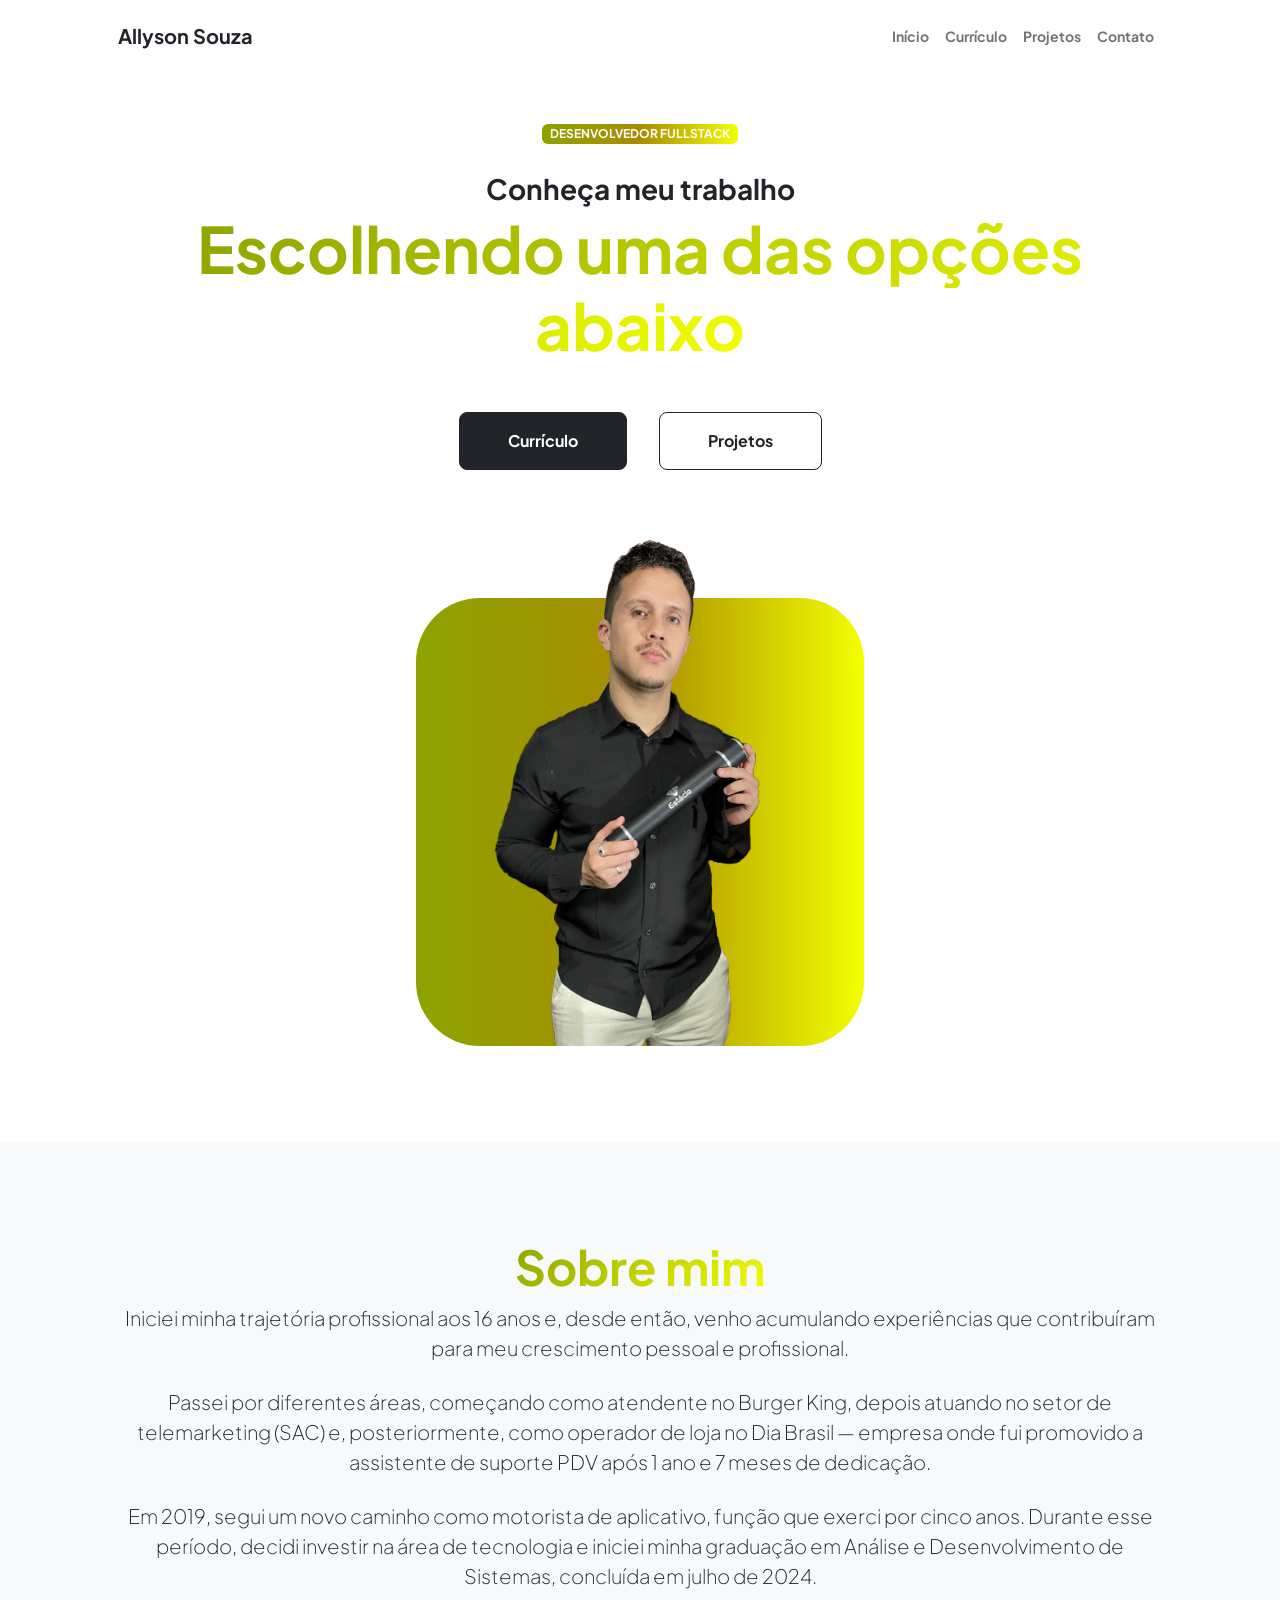
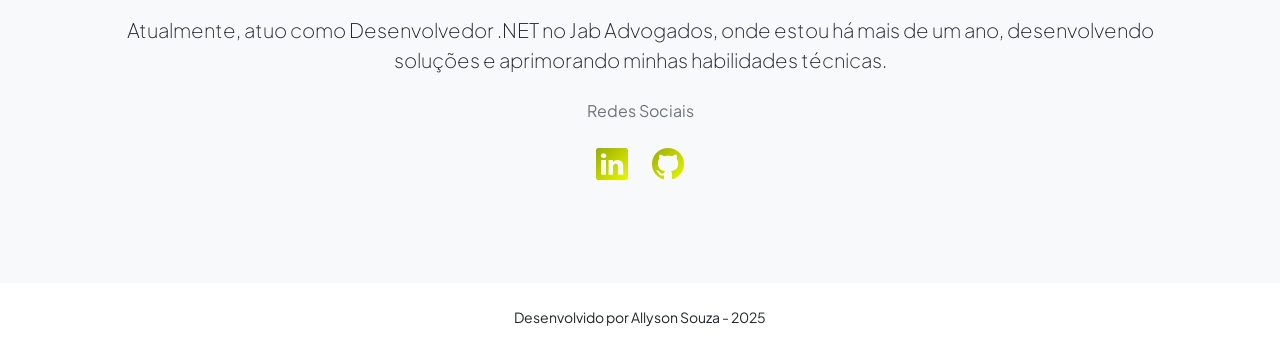
==== index.html @ 416e8ede "First commit" ====
<!DOCTYPE html>
<html lang="pt-br">
  <head>
    <meta charset="utf-8" />
    <meta
      name="viewport"
      content="width=device-width, initial-scale=1, shrink-to-fit=no"
    />
    <meta name="description" content="" />
    <meta name="author" content="" />
    <title>Allyson Souza - Desenvolvedor Fullstack</title>
    <!-- Favicon-->
    <link rel="icon" type="image/x-icon" href="assets/favicon.ico" />
    <!-- Custom Google font-->
    <link rel="preconnect" href="https://fonts.googleapis.com" />
    <link rel="preconnect" href="https://fonts.gstatic.com" crossorigin />
    <link
      href="https://fonts.googleapis.com/css2?family=Plus+Jakarta+Sans:wght@100;200;300;400;500;600;700;800;900&amp;display=swap"
      rel="stylesheet"
    />
    <!-- Bootstrap icons-->
    <link
      href="https://cdn.jsdelivr.net/npm/bootstrap-icons@1.8.1/font/bootstrap-icons.css"
      rel="stylesheet"
    />
    <!-- Core theme CSS (includes Bootstrap)-->
    <link href="css/styles.css" rel="stylesheet" />
  </head>
  <body class="d-flex flex-column h-100">
    <main class="flex-shrink-0">
      <!-- Navigation-->
      <nav class="navbar navbar-expand-lg navbar-light bg-white py-3">
        <div class="container px-5">
          <a class="navbar-brand" href="index.html"
            ><span class="fw-bolder text-dark">Allyson Souza</span></a
          >
          <button
            class="navbar-toggler"
            type="button"
            data-bs-toggle="collapse"
            data-bs-target="#navbarSupportedContent"
            aria-controls="navbarSupportedContent"
            aria-expanded="false"
            aria-label="Toggle navigation"
          >
            <span class="navbar-toggler-icon"></span>
          </button>
          <div class="collapse navbar-collapse" id="navbarSupportedContent">
            <ul class="navbar-nav ms-auto mb-2 mb-lg-0 small fw-bolder">
              <li class="nav-item">
                <a class="nav-link" href="index.html">Início</a>
              </li>
              <li class="nav-item">
                <a class="nav-link" href="resume.html">Currículo</a>
              </li>
              <li class="nav-item">
                <a class="nav-link" href="projects.html">Projetos</a>
              </li>
              <li class="nav-item">
                <a class="nav-link" href="contact.html">Contato</a>
              </li>
            </ul>
          </div>
        </div>
      </nav>
      <!-- Header-->
      <header class="py-5">
        <div class="container px-5 pb-5">
          <div class="row gx-5 align-items-center">
            <div class="col-xxl-5">
              <!-- Header text content-->
              <div class="text-center text-xxl-start">
                <div
                  class="badge bg-gradient-primary-to-secondary text-white mb-4"
                >
                  <div class="text-uppercase">Desenvolvedor Fullstack</div>
                </div>
                <div class="fs-3 fw-bold text-dark">Conheça meu trabalho</div>
                <h1 class="display-3 fw-bolder mb-5">
                  <span class="text-gradient d-inline"
                    >Escolhendo uma das opções abaixo</span
                  >
                </h1>
                <div
                  class="d-grid gap-3 d-sm-flex justify-content-sm-center justify-content-xxl-start mb-3"
                >
                  <a
                    class="btn btn-dark btn-lg px-5 py-3 me-sm-3 fs-6 fw-bolder"
                    href="resume.html"
                    >Currículo</a
                  >
                  <a
                    class="btn btn-outline-dark btn-lg px-5 py-3 fs-6 fw-bolder"
                    href="projects.html"
                    >Projetos</a
                  >
                </div>
              </div>
            </div>
            <div class="col-xxl-7">
              <!-- Header profile picture-->
              <div class="d-flex justify-content-center mt-5 mt-xxl-0">
                <div class="profile bg-gradient-primary-to-secondary">
                  <!-- TIP: For best results, use a photo with a transparent background like the demo example below-->
                  <!-- Watch a tutorial on how to do this on YouTube (link)-->
                  <img
                    class="profile-img"
                    src="assets/allyson-index.png"
                    alt="..."
                  />
                </div>
              </div>
            </div>
          </div>
        </div>
      </header>
      <!-- About Section-->
      <section class="bg-light py-5">
        <div class="container px-5">
          <div class="row gx-5 justify-content-center">
            <div class="col-xxl-8">
              <div class="text-center my-5">
                <h2 class="display-5 fw-bolder">
                  <span class="text-gradient d-inline">Sobre mim</span>
                </h2>
                <p class="lead fw-light mb-4">
                  Iniciei minha trajetória profissional aos 16 anos e, desde
                  então, venho acumulando experiências que contribuíram para meu
                  crescimento pessoal e profissional.
                </p>

                <p class="lead fw-light mb-4">
                  Passei por diferentes áreas, começando como atendente no
                  Burger King, depois atuando no setor de telemarketing (SAC) e,
                  posteriormente, como operador de loja no Dia Brasil — empresa
                  onde fui promovido a assistente de suporte PDV após 1 ano e 7
                  meses de dedicação.
                </p>

                <p class="lead fw-light mb-4">
                  Em 2019, segui um novo caminho como motorista de aplicativo,
                  função que exerci por cinco anos. Durante esse período, decidi
                  investir na área de tecnologia e iniciei minha graduação em
                  Análise e Desenvolvimento de Sistemas, concluída em julho de
                  2024.
                </p>

                <p class="lead fw-light mb-4">
                  Atualmente, atuo como Desenvolvedor .NET no Jab Advogados,
                  onde estou há mais de um ano, desenvolvendo soluções e
                  aprimorando minhas habilidades técnicas.
                </p>

                <p class="text-muted">Redes Sociais</p>
                <div class="d-flex justify-content-center fs-2 gap-4">
                  <a class="text-gradient" href="#!"
                    ><i class="bi bi-linkedin"></i
                  ></a>
                  <a class="text-gradient" href="#!"
                    ><i class="bi bi-github"></i
                  ></a>
                </div>
              </div>
            </div>
          </div>
        </div>
      </section>
    </main>
    <!-- Footer-->
    <footer class="bg-white py-4 mt-auto">
      <div class="container px-5">
        <div
          class="row align-items-center justify-content-center flex-column flex-sm-row"
        >
          <div class="col-auto">
            <div class="small m-0">Desenvolvido por Allyson Souza - 2025</div>
          </div>
        </div>
      </div>
    </footer>
    <!-- Bootstrap core JS-->
    <script src="https://cdn.jsdelivr.net/npm/bootstrap@5.2.3/dist/js/bootstrap.bundle.min.js"></script>
    <!-- Core theme JS-->
    <script src="js/scripts.js"></script>
  </body>
</html>
---- css/styles.css ----
@charset "UTF-8";

:root {
  --bs-blue: #1e30f3;
  --bs-indigo: #6610f2;
  --bs-purple: #6f42c1;
  --bs-pink: #e21e80;
  --bs-red: #dc3545;
  --bs-orange: #fd7e14;
  --bs-yellow: #ffc107;
  --bs-green: #198754;
  --bs-teal: #20c997;
  --bs-cyan: #0dcaf0;
  --bs-black: #000;
  --bs-white: #fff;
  --bs-gray: #6c757d;
  --bs-gray-dark: #343a40;
  --bs-gray-100: #f8f9fa;
  --bs-gray-200: #e9ecef;
  --bs-gray-300: #dee2e6;
  --bs-gray-400: #ced4da;
  --bs-gray-500: #adb5bd;
  --bs-gray-600: #6c757d;
  --bs-gray-700: #495057;
  --bs-gray-800: #343a40;
  --bs-gray-900: #212529;
  --bs-primary: #1e30f3;
  --bs-secondary: #e21e80;
  --bs-success: #198754;
  --bs-info: #0dcaf0;
  --bs-warning: #ffc107;
  --bs-danger: #dc3545;
  --bs-light: #f8f9fa;
  --bs-dark: #212529;
  --bs-primary-rgb: 30, 48, 243;
  --bs-secondary-rgb: 226, 30, 128;
  --bs-success-rgb: 25, 135, 84;
  --bs-info-rgb: 13, 202, 240;
  --bs-warning-rgb: 255, 193, 7;
  --bs-danger-rgb: 220, 53, 69;
  --bs-light-rgb: 248, 249, 250;
  --bs-dark-rgb: 33, 37, 41;
  --bs-white-rgb: 255, 255, 255;
  --bs-black-rgb: 0, 0, 0;
  --bs-body-color-rgb: 33, 37, 41;
  --bs-body-bg-rgb: 255, 255, 255;
  --bs-font-sans-serif: "Plus Jakarta Sans";
  --bs-font-monospace: SFMono-Regular, Menlo, Monaco, Consolas, "Liberation Mono", "Courier New", monospace;
  --bs-gradient: linear-gradient(180deg, rgba(255, 255, 255, 0.15), rgba(255, 255, 255, 0));
  --bs-body-font-family: var(--bs-font-sans-serif);
  --bs-body-font-size: 1rem;
  --bs-body-font-weight: 400;
  --bs-body-line-height: 1.5;
  --bs-body-color: #212529;
  --bs-body-bg: #fff;
  --bs-border-width: 1px;
  --bs-border-style: solid;
  --bs-border-color: #dee2e6;
  --bs-border-color-translucent: rgba(0, 0, 0, 0.175);
  --bs-border-radius: 0.375rem;
  --bs-border-radius-sm: 0.25rem;
  --bs-border-radius-lg: 0.5rem;
  --bs-border-radius-xl: 1rem;
  --bs-border-radius-2xl: 2rem;
  --bs-border-radius-pill: 50rem;
  --bs-link-color: #1e30f3;
  --bs-link-hover-color: #1826c2;
  --bs-code-color: #e21e80;
  --bs-highlight-bg: #fff3cd;
}

*,
*::before,
*::after {
  box-sizing: border-box;
}

@media (prefers-reduced-motion: no-preference) {
  :root {
    scroll-behavior: smooth;
  }
}

body {
  margin: 0;
  font-family: var(--bs-body-font-family);
  font-size: var(--bs-body-font-size);
  font-weight: var(--bs-body-font-weight);
  line-height: var(--bs-body-line-height);
  color: var(--bs-body-color);
  text-align: var(--bs-body-text-align);
  background-color: var(--bs-body-bg);
  -webkit-text-size-adjust: 100%;
  -webkit-tap-highlight-color: rgba(0, 0, 0, 0);
}

hr {
  margin: 1rem 0;
  color: inherit;
  border: 0;
  border-top: 1px solid;
  opacity: 0.25;
}

h6, .h6, h5, .h5, h4, .h4, h3, .h3, h2, .h2, h1, .h1 {
  margin-top: 0;
  margin-bottom: 0.5rem;
  font-weight: 500;
  line-height: 1.2;
}

h1, .h1 {
  font-size: calc(1.375rem + 1.5vw);
}
@media (min-width: 1200px) {
  h1, .h1 {
    font-size: 2.5rem;
  }
}

h2, .h2 {
  font-size: calc(1.325rem + 0.9vw);
}
@media (min-width: 1200px) {
  h2, .h2 {
    font-size: 2rem;
  }
}

h3, .h3 {
  font-size: calc(1.3rem + 0.6vw);
}
@media (min-width: 1200px) {
  h3, .h3 {
    font-size: 1.75rem;
  }
}

h4, .h4 {
  font-size: calc(1.275rem + 0.3vw);
}
@media (min-width: 1200px) {
  h4, .h4 {
    font-size: 1.5rem;
  }
}

h5, .h5 {
  font-size: 1.25rem;
}

h6, .h6 {
  font-size: 1rem;
}

p {
  margin-top: 0;
  margin-bottom: 1rem;
}

abbr[title] {
  -webkit-text-decoration: underline dotted;
          text-decoration: underline dotted;
  cursor: help;
  -webkit-text-decoration-skip-ink: none;
          text-decoration-skip-ink: none;
}

address {
  margin-bottom: 1rem;
  font-style: normal;
  line-height: inherit;
}

ol,
ul {
  padding-left: 2rem;
}

ol,
ul,
dl {
  margin-top: 0;
  margin-bottom: 1rem;
}

ol ol,
ul ul,
ol ul,
ul ol {
  margin-bottom: 0;
}

dt {
  font-weight: 700;
}

dd {
  margin-bottom: 0.5rem;
  margin-left: 0;
}

blockquote {
  margin: 0 0 1rem;
}

b,
strong {
  font-weight: bolder;
}

small, .small {
  font-size: 0.875em;
}

mark, .mark {
  padding: 0.1875em;
  background-color: var(--bs-highlight-bg);
}

sub,
sup {
  position: relative;
  font-size: 0.75em;
  line-height: 0;
  vertical-align: baseline;
}

sub {
  bottom: -0.25em;
}

sup {
  top: -0.5em;
}

a {
  color: var(--bs-link-color);
  text-decoration: underline;
}
a:hover {
  color: var(--bs-link-hover-color);
}

a:not([href]):not([class]), a:not([href]):not([class]):hover {
  color: inherit;
  text-decoration: none;
}

pre,
code,
kbd,
samp {
  font-family: var(--bs-font-monospace);
  font-size: 1em;
}

pre {
  display: block;
  margin-top: 0;
  margin-bottom: 1rem;
  overflow: auto;
  font-size: 0.875em;
}
pre code {
  font-size: inherit;
  color: inherit;
  word-break: normal;
}

code {
  font-size: 0.875em;
  color: var(--bs-code-color);
  word-wrap: break-word;
}
a > code {
  color: inherit;
}

kbd {
  padding: 0.1875rem 0.375rem;
  font-size: 0.875em;
  color: var(--bs-body-bg);
  background-color: var(--bs-body-color);
  border-radius: 0.25rem;
}
kbd kbd {
  padding: 0;
  font-size: 1em;
}

figure {
  margin: 0 0 1rem;
}

img,
svg {
  vertical-align: middle;
}

table {
  caption-side: bottom;
  border-collapse: collapse;
}

caption {
  padding-top: 0.5rem;
  padding-bottom: 0.5rem;
  color: #6c757d;
  text-align: left;
}

th {
  text-align: inherit;
  text-align: -webkit-match-parent;
}

thead,
tbody,
tfoot,
tr,
td,
th {
  border-color: inherit;
  border-style: solid;
  border-width: 0;
}

label {
  display: inline-block;
}

button {
  border-radius: 0;
}

button:focus:not(:focus-visible) {
  outline: 0;
}

input,
button,
select,
optgroup,
textarea {
  margin: 0;
  font-family: inherit;
  font-size: inherit;
  line-height: inherit;
}

button,
select {
  text-transform: none;
}

[role=button] {
  cursor: pointer;
}

select {
  word-wrap: normal;
}
select:disabled {
  opacity: 1;
}

[list]:not([type=date]):not([type=datetime-local]):not([type=month]):not([type=week]):not([type=time])::-webkit-calendar-picker-indicator {
  display: none !important;
}

button,
[type=button],
[type=reset],
[type=submit] {
  -webkit-appearance: button;
}
button:not(:disabled),
[type=button]:not(:disabled),
[type=reset]:not(:disabled),
[type=submit]:not(:disabled) {
  cursor: pointer;
}

::-moz-focus-inner {
  padding: 0;
  border-style: none;
}

textarea {
  resize: vertical;
}

fieldset {
  min-width: 0;
  padding: 0;
  margin: 0;
  border: 0;
}

legend {
  float: left;
  width: 100%;
  padding: 0;
  margin-bottom: 0.5rem;
  font-size: calc(1.275rem + 0.3vw);
  line-height: inherit;
}
@media (min-width: 1200px) {
  legend {
    font-size: 1.5rem;
  }
}
legend + * {
  clear: left;
}

::-webkit-datetime-edit-fields-wrapper,
::-webkit-datetime-edit-text,
::-webkit-datetime-edit-minute,
::-webkit-datetime-edit-hour-field,
::-webkit-datetime-edit-day-field,
::-webkit-datetime-edit-month-field,
::-webkit-datetime-edit-year-field {
  padding: 0;
}

::-webkit-inner-spin-button {
  height: auto;
}

[type=search] {
  outline-offset: -2px;
  -webkit-appearance: textfield;
}

/* rtl:raw:
[type="tel"],
[type="url"],
[type="email"],
[type="number"] {
  direction: ltr;
}
*/
::-webkit-search-decoration {
  -webkit-appearance: none;
}

::-webkit-color-swatch-wrapper {
  padding: 0;
}

::file-selector-button {
  font: inherit;
  -webkit-appearance: button;
}

output {
  display: inline-block;
}

iframe {
  border: 0;
}

summary {
  display: list-item;
  cursor: pointer;
}

progress {
  vertical-align: baseline;
}

[hidden] {
  display: none !important;
}

.lead {
  font-size: 1.25rem;
  font-weight: 300;
}

.display-1 {
  font-size: calc(1.625rem + 4.5vw);
  font-weight: 300;
  line-height: 1.2;
}
@media (min-width: 1200px) {
  .display-1 {
    font-size: 5rem;
  }
}

.display-2 {
  font-size: calc(1.575rem + 3.9vw);
  font-weight: 300;
  line-height: 1.2;
}
@media (min-width: 1200px) {
  .display-2 {
    font-size: 4.5rem;
  }
}

.display-3 {
  font-size: calc(1.525rem + 3.3vw);
  font-weight: 300;
  line-height: 1.2;
}
@media (min-width: 1200px) {
  .display-3 {
    font-size: 4rem;
  }
}

.display-4 {
  font-size: calc(1.475rem + 2.7vw);
  font-weight: 300;
  line-height: 1.2;
}
@media (min-width: 1200px) {
  .display-4 {
    font-size: 3.5rem;
  }
}

.display-5 {
  font-size: calc(1.425rem + 2.1vw);
  font-weight: 300;
  line-height: 1.2;
}
@media (min-width: 1200px) {
  .display-5 {
    font-size: 3rem;
  }
}

.display-6 {
  font-size: calc(1.375rem + 1.5vw);
  font-weight: 300;
  line-height: 1.2;
}
@media (min-width: 1200px) {
  .display-6 {
    font-size: 2.5rem;
  }
}

.list-unstyled {
  padding-left: 0;
  list-style: none;
}

.list-inline {
  padding-left: 0;
  list-style: none;
}

.list-inline-item {
  display: inline-block;
}
.list-inline-item:not(:last-child) {
  margin-right: 0.5rem;
}

.initialism {
  font-size: 0.875em;
  text-transform: uppercase;
}

.blockquote {
  margin-bottom: 1rem;
  font-size: 1.25rem;
}
.blockquote > :last-child {
  margin-bottom: 0;
}

.blockquote-footer {
  margin-top: -1rem;
  margin-bottom: 1rem;
  font-size: 0.875em;
  color: #6c757d;
}
.blockquote-footer::before {
  content: "— ";
}

.img-fluid {
  max-width: 100%;
  height: auto;
}

.img-thumbnail {
  padding: 0.25rem;
  background-color: #fff;
  border: 1px solid var(--bs-border-color);
  border-radius: 0.375rem;
  max-width: 100%;
  height: auto;
}

.figure {
  display: inline-block;
}

.figure-img {
  margin-bottom: 0.5rem;
  line-height: 1;
}

.figure-caption {
  font-size: 0.875em;
  color: #6c757d;
}

.container,
.container-fluid,
.container-xxl,
.container-xl,
.container-lg,
.container-md,
.container-sm {
  --bs-gutter-x: 1.5rem;
  --bs-gutter-y: 0;
  width: 100%;
  padding-right: calc(var(--bs-gutter-x) * 0.5);
  padding-left: calc(var(--bs-gutter-x) * 0.5);
  margin-right: auto;
  margin-left: auto;
}

@media (min-width: 576px) {
  .container-sm, .container {
    max-width: 540px;
  }
}
@media (min-width: 768px) {
  .container-md, .container-sm, .container {
    max-width: 720px;
  }
}
@media (min-width: 992px) {
  .container-lg, .container-md, .container-sm, .container {
    max-width: 960px;
  }
}
@media (min-width: 1200px) {
  .container-xl, .container-lg, .container-md, .container-sm, .container {
    max-width: 1140px;
  }
}
@media (min-width: 1400px) {
  .container-xxl, .container-xl, .container-lg, .container-md, .container-sm, .container {
    max-width: 1320px;
  }
}
.row {
  --bs-gutter-x: 1.5rem;
  --bs-gutter-y: 0;
  display: flex;
  flex-wrap: wrap;
  margin-top: calc(-1 * var(--bs-gutter-y));
  margin-right: calc(-0.5 * var(--bs-gutter-x));
  margin-left: calc(-0.5 * var(--bs-gutter-x));
}
.row > * {
  flex-shrink: 0;
  width: 100%;
  max-width: 100%;
  padding-right: calc(var(--bs-gutter-x) * 0.5);
  padding-left: calc(var(--bs-gutter-x) * 0.5);
  margin-top: var(--bs-gutter-y);
}

.col {
  flex: 1 0 0%;
}

.row-cols-auto > * {
  flex: 0 0 auto;
  width: auto;
}

.row-cols-1 > * {
  flex: 0 0 auto;
  width: 100%;
}

.row-cols-2 > * {
  flex: 0 0 auto;
  width: 50%;
}

.row-cols-3 > * {
  flex: 0 0 auto;
  width: 33.3333333333%;
}

.row-cols-4 > * {
  flex: 0 0 auto;
  width: 25%;
}

.row-cols-5 > * {
  flex: 0 0 auto;
  width: 20%;
}

.row-cols-6 > * {
  flex: 0 0 auto;
  width: 16.6666666667%;
}

.col-auto {
  flex: 0 0 auto;
  width: auto;
}

.col-1 {
  flex: 0 0 auto;
  width: 8.33333333%;
}

.col-2 {
  flex: 0 0 auto;
  width: 16.66666667%;
}

.col-3 {
  flex: 0 0 auto;
  width: 25%;
}

.col-4 {
  flex: 0 0 auto;
  width: 33.33333333%;
}

.col-5 {
  flex: 0 0 auto;
  width: 41.66666667%;
}

.col-6 {
  flex: 0 0 auto;
  width: 50%;
}

.col-7 {
  flex: 0 0 auto;
  width: 58.33333333%;
}

.col-8 {
  flex: 0 0 auto;
  width: 66.66666667%;
}

.col-9 {
  flex: 0 0 auto;
  width: 75%;
}

.col-10 {
  flex: 0 0 auto;
  width: 83.33333333%;
}

.col-11 {
  flex: 0 0 auto;
  width: 91.66666667%;
}

.col-12 {
  flex: 0 0 auto;
  width: 100%;
}

.offset-1 {
  margin-left: 8.33333333%;
}

.offset-2 {
  margin-left: 16.66666667%;
}

.offset-3 {
  margin-left: 25%;
}

.offset-4 {
  margin-left: 33.33333333%;
}

.offset-5 {
  margin-left: 41.66666667%;
}

.offset-6 {
  margin-left: 50%;
}

.offset-7 {
  margin-left: 58.33333333%;
}

.offset-8 {
  margin-left: 66.66666667%;
}

.offset-9 {
  margin-left: 75%;
}

.offset-10 {
  margin-left: 83.33333333%;
}

.offset-11 {
  margin-left: 91.66666667%;
}

.g-0,
.gx-0 {
  --bs-gutter-x: 0;
}

.g-0,
.gy-0 {
  --bs-gutter-y: 0;
}

.g-1,
.gx-1 {
  --bs-gutter-x: 0.25rem;
}

.g-1,
.gy-1 {
  --bs-gutter-y: 0.25rem;
}

.g-2,
.gx-2 {
  --bs-gutter-x: 0.5rem;
}

.g-2,
.gy-2 {
  --bs-gutter-y: 0.5rem;
}

.g-3,
.gx-3 {
  --bs-gutter-x: 1rem;
}

.g-3,
.gy-3 {
  --bs-gutter-y: 1rem;
}

.g-4,
.gx-4 {
  --bs-gutter-x: 1.5rem;
}

.g-4,
.gy-4 {
  --bs-gutter-y: 1.5rem;
}

.g-5,
.gx-5 {
  --bs-gutter-x: 3rem;
}

.g-5,
.gy-5 {
  --bs-gutter-y: 3rem;
}

@media (min-width: 576px) {
  .col-sm {
    flex: 1 0 0%;
  }
  .row-cols-sm-auto > * {
    flex: 0 0 auto;
    width: auto;
  }
  .row-cols-sm-1 > * {
    flex: 0 0 auto;
    width: 100%;
  }
  .row-cols-sm-2 > * {
    flex: 0 0 auto;
    width: 50%;
  }
  .row-cols-sm-3 > * {
    flex: 0 0 auto;
    width: 33.3333333333%;
  }
  .row-cols-sm-4 > * {
    flex: 0 0 auto;
    width: 25%;
  }
  .row-cols-sm-5 > * {
    flex: 0 0 auto;
    width: 20%;
  }
  .row-cols-sm-6 > * {
    flex: 0 0 auto;
    width: 16.6666666667%;
  }
  .col-sm-auto {
    flex: 0 0 auto;
    width: auto;
  }
  .col-sm-1 {
    flex: 0 0 auto;
    width: 8.33333333%;
  }
  .col-sm-2 {
    flex: 0 0 auto;
    width: 16.66666667%;
  }
  .col-sm-3 {
    flex: 0 0 auto;
    width: 25%;
  }
  .col-sm-4 {
    flex: 0 0 auto;
    width: 33.33333333%;
  }
  .col-sm-5 {
    flex: 0 0 auto;
    width: 41.66666667%;
  }
  .col-sm-6 {
    flex: 0 0 auto;
    width: 50%;
  }
  .col-sm-7 {
    flex: 0 0 auto;
    width: 58.33333333%;
  }
  .col-sm-8 {
    flex: 0 0 auto;
    width: 66.66666667%;
  }
  .col-sm-9 {
    flex: 0 0 auto;
    width: 75%;
  }
  .col-sm-10 {
    flex: 0 0 auto;
    width: 83.33333333%;
  }
  .col-sm-11 {
    flex: 0 0 auto;
    width: 91.66666667%;
  }
  .col-sm-12 {
    flex: 0 0 auto;
    width: 100%;
  }
  .offset-sm-0 {
    margin-left: 0;
  }
  .offset-sm-1 {
    margin-left: 8.33333333%;
  }
  .offset-sm-2 {
    margin-left: 16.66666667%;
  }
  .offset-sm-3 {
    margin-left: 25%;
  }
  .offset-sm-4 {
    margin-left: 33.33333333%;
  }
  .offset-sm-5 {
    margin-left: 41.66666667%;
  }
  .offset-sm-6 {
    margin-left: 50%;
  }
  .offset-sm-7 {
    margin-left: 58.33333333%;
  }
  .offset-sm-8 {
    margin-left: 66.66666667%;
  }
  .offset-sm-9 {
    margin-left: 75%;
  }
  .offset-sm-10 {
    margin-left: 83.33333333%;
  }
  .offset-sm-11 {
    margin-left: 91.66666667%;
  }
  .g-sm-0,
  .gx-sm-0 {
    --bs-gutter-x: 0;
  }
  .g-sm-0,
  .gy-sm-0 {
    --bs-gutter-y: 0;
  }
  .g-sm-1,
  .gx-sm-1 {
    --bs-gutter-x: 0.25rem;
  }
  .g-sm-1,
  .gy-sm-1 {
    --bs-gutter-y: 0.25rem;
  }
  .g-sm-2,
  .gx-sm-2 {
    --bs-gutter-x: 0.5rem;
  }
  .g-sm-2,
  .gy-sm-2 {
    --bs-gutter-y: 0.5rem;
  }
  .g-sm-3,
  .gx-sm-3 {
    --bs-gutter-x: 1rem;
  }
  .g-sm-3,
  .gy-sm-3 {
    --bs-gutter-y: 1rem;
  }
  .g-sm-4,
  .gx-sm-4 {
    --bs-gutter-x: 1.5rem;
  }
  .g-sm-4,
  .gy-sm-4 {
    --bs-gutter-y: 1.5rem;
  }
  .g-sm-5,
  .gx-sm-5 {
    --bs-gutter-x: 3rem;
  }
  .g-sm-5,
  .gy-sm-5 {
    --bs-gutter-y: 3rem;
  }
}
@media (min-width: 768px) {
  .col-md {
    flex: 1 0 0%;
  }
  .row-cols-md-auto > * {
    flex: 0 0 auto;
    width: auto;
  }
  .row-cols-md-1 > * {
    flex: 0 0 auto;
    width: 100%;
  }
  .row-cols-md-2 > * {
    flex: 0 0 auto;
    width: 50%;
  }
  .row-cols-md-3 > * {
    flex: 0 0 auto;
    width: 33.3333333333%;
  }
  .row-cols-md-4 > * {
    flex: 0 0 auto;
    width: 25%;
  }
  .row-cols-md-5 > * {
    flex: 0 0 auto;
    width: 20%;
  }
  .row-cols-md-6 > * {
    flex: 0 0 auto;
    width: 16.6666666667%;
  }
  .col-md-auto {
    flex: 0 0 auto;
    width: auto;
  }
  .col-md-1 {
    flex: 0 0 auto;
    width: 8.33333333%;
  }
  .col-md-2 {
    flex: 0 0 auto;
    width: 16.66666667%;
  }
  .col-md-3 {
    flex: 0 0 auto;
    width: 25%;
  }
  .col-md-4 {
    flex: 0 0 auto;
    width: 33.33333333%;
  }
  .col-md-5 {
    flex: 0 0 auto;
    width: 41.66666667%;
  }
  .col-md-6 {
    flex: 0 0 auto;
    width: 50%;
  }
  .col-md-7 {
    flex: 0 0 auto;
    width: 58.33333333%;
  }
  .col-md-8 {
    flex: 0 0 auto;
    width: 66.66666667%;
  }
  .col-md-9 {
    flex: 0 0 auto;
    width: 75%;
  }
  .col-md-10 {
    flex: 0 0 auto;
    width: 83.33333333%;
  }
  .col-md-11 {
    flex: 0 0 auto;
    width: 91.66666667%;
  }
  .col-md-12 {
    flex: 0 0 auto;
    width: 100%;
  }
  .offset-md-0 {
    margin-left: 0;
  }
  .offset-md-1 {
    margin-left: 8.33333333%;
  }
  .offset-md-2 {
    margin-left: 16.66666667%;
  }
  .offset-md-3 {
    margin-left: 25%;
  }
  .offset-md-4 {
    margin-left: 33.33333333%;
  }
  .offset-md-5 {
    margin-left: 41.66666667%;
  }
  .offset-md-6 {
    margin-left: 50%;
  }
  .offset-md-7 {
    margin-left: 58.33333333%;
  }
  .offset-md-8 {
    margin-left: 66.66666667%;
  }
  .offset-md-9 {
    margin-left: 75%;
  }
  .offset-md-10 {
    margin-left: 83.33333333%;
  }
  .offset-md-11 {
    margin-left: 91.66666667%;
  }
  .g-md-0,
  .gx-md-0 {
    --bs-gutter-x: 0;
  }
  .g-md-0,
  .gy-md-0 {
    --bs-gutter-y: 0;
  }
  .g-md-1,
  .gx-md-1 {
    --bs-gutter-x: 0.25rem;
  }
  .g-md-1,
  .gy-md-1 {
    --bs-gutter-y: 0.25rem;
  }
  .g-md-2,
  .gx-md-2 {
    --bs-gutter-x: 0.5rem;
  }
  .g-md-2,
  .gy-md-2 {
    --bs-gutter-y: 0.5rem;
  }
  .g-md-3,
  .gx-md-3 {
    --bs-gutter-x: 1rem;
  }
  .g-md-3,
  .gy-md-3 {
    --bs-gutter-y: 1rem;
  }
  .g-md-4,
  .gx-md-4 {
    --bs-gutter-x: 1.5rem;
  }
  .g-md-4,
  .gy-md-4 {
    --bs-gutter-y: 1.5rem;
  }
  .g-md-5,
  .gx-md-5 {
    --bs-gutter-x: 3rem;
  }
  .g-md-5,
  .gy-md-5 {
    --bs-gutter-y: 3rem;
  }
}
@media (min-width: 992px) {
  .col-lg {
    flex: 1 0 0%;
  }
  .row-cols-lg-auto > * {
    flex: 0 0 auto;
    width: auto;
  }
  .row-cols-lg-1 > * {
    flex: 0 0 auto;
    width: 100%;
  }
  .row-cols-lg-2 > * {
    flex: 0 0 auto;
    width: 50%;
  }
  .row-cols-lg-3 > * {
    flex: 0 0 auto;
    width: 33.3333333333%;
  }
  .row-cols-lg-4 > * {
    flex: 0 0 auto;
    width: 25%;
  }
  .row-cols-lg-5 > * {
    flex: 0 0 auto;
    width: 20%;
  }
  .row-cols-lg-6 > * {
    flex: 0 0 auto;
    width: 16.6666666667%;
  }
  .col-lg-auto {
    flex: 0 0 auto;
    width: auto;
  }
  .col-lg-1 {
    flex: 0 0 auto;
    width: 8.33333333%;
  }
  .col-lg-2 {
    flex: 0 0 auto;
    width: 16.66666667%;
  }
  .col-lg-3 {
    flex: 0 0 auto;
    width: 25%;
  }
  .col-lg-4 {
    flex: 0 0 auto;
    width: 33.33333333%;
  }
  .col-lg-5 {
    flex: 0 0 auto;
    width: 41.66666667%;
  }
  .col-lg-6 {
    flex: 0 0 auto;
    width: 50%;
  }
  .col-lg-7 {
    flex: 0 0 auto;
    width: 58.33333333%;
  }
  .col-lg-8 {
    flex: 0 0 auto;
    width: 66.66666667%;
  }
  .col-lg-9 {
    flex: 0 0 auto;
    width: 75%;
  }
  .col-lg-10 {
    flex: 0 0 auto;
    width: 83.33333333%;
  }
  .col-lg-11 {
    flex: 0 0 auto;
    width: 91.66666667%;
  }
  .col-lg-12 {
    flex: 0 0 auto;
    width: 100%;
  }
  .offset-lg-0 {
    margin-left: 0;
  }
  .offset-lg-1 {
    margin-left: 8.33333333%;
  }
  .offset-lg-2 {
    margin-left: 16.66666667%;
  }
  .offset-lg-3 {
    margin-left: 25%;
  }
  .offset-lg-4 {
    margin-left: 33.33333333%;
  }
  .offset-lg-5 {
    margin-left: 41.66666667%;
  }
  .offset-lg-6 {
    margin-left: 50%;
  }
  .offset-lg-7 {
    margin-left: 58.33333333%;
  }
  .offset-lg-8 {
    margin-left: 66.66666667%;
  }
  .offset-lg-9 {
    margin-left: 75%;
  }
  .offset-lg-10 {
    margin-left: 83.33333333%;
  }
  .offset-lg-11 {
    margin-left: 91.66666667%;
  }
  .g-lg-0,
  .gx-lg-0 {
    --bs-gutter-x: 0;
  }
  .g-lg-0,
  .gy-lg-0 {
    --bs-gutter-y: 0;
  }
  .g-lg-1,
  .gx-lg-1 {
    --bs-gutter-x: 0.25rem;
  }
  .g-lg-1,
  .gy-lg-1 {
    --bs-gutter-y: 0.25rem;
  }
  .g-lg-2,
  .gx-lg-2 {
    --bs-gutter-x: 0.5rem;
  }
  .g-lg-2,
  .gy-lg-2 {
    --bs-gutter-y: 0.5rem;
  }
  .g-lg-3,
  .gx-lg-3 {
    --bs-gutter-x: 1rem;
  }
  .g-lg-3,
  .gy-lg-3 {
    --bs-gutter-y: 1rem;
  }
  .g-lg-4,
  .gx-lg-4 {
    --bs-gutter-x: 1.5rem;
  }
  .g-lg-4,
  .gy-lg-4 {
    --bs-gutter-y: 1.5rem;
  }
  .g-lg-5,
  .gx-lg-5 {
    --bs-gutter-x: 3rem;
  }
  .g-lg-5,
  .gy-lg-5 {
    --bs-gutter-y: 3rem;
  }
}
@media (min-width: 1200px) {
  .col-xl {
    flex: 1 0 0%;
  }
  .row-cols-xl-auto > * {
    flex: 0 0 auto;
    width: auto;
  }
  .row-cols-xl-1 > * {
    flex: 0 0 auto;
    width: 100%;
  }
  .row-cols-xl-2 > * {
    flex: 0 0 auto;
    width: 50%;
  }
  .row-cols-xl-3 > * {
    flex: 0 0 auto;
    width: 33.3333333333%;
  }
  .row-cols-xl-4 > * {
    flex: 0 0 auto;
    width: 25%;
  }
  .row-cols-xl-5 > * {
    flex: 0 0 auto;
    width: 20%;
  }
  .row-cols-xl-6 > * {
    flex: 0 0 auto;
    width: 16.6666666667%;
  }
  .col-xl-auto {
    flex: 0 0 auto;
    width: auto;
  }
  .col-xl-1 {
    flex: 0 0 auto;
    width: 8.33333333%;
  }
  .col-xl-2 {
    flex: 0 0 auto;
    width: 16.66666667%;
  }
  .col-xl-3 {
    flex: 0 0 auto;
    width: 25%;
  }
  .col-xl-4 {
    flex: 0 0 auto;
    width: 33.33333333%;
  }
  .col-xl-5 {
    flex: 0 0 auto;
    width: 41.66666667%;
  }
  .col-xl-6 {
    flex: 0 0 auto;
    width: 50%;
  }
  .col-xl-7 {
    flex: 0 0 auto;
    width: 58.33333333%;
  }
  .col-xl-8 {
    flex: 0 0 auto;
    width: 66.66666667%;
  }
  .col-xl-9 {
    flex: 0 0 auto;
    width: 75%;
  }
  .col-xl-10 {
    flex: 0 0 auto;
    width: 83.33333333%;
  }
  .col-xl-11 {
    flex: 0 0 auto;
    width: 91.66666667%;
  }
  .col-xl-12 {
    flex: 0 0 auto;
    width: 100%;
  }
  .offset-xl-0 {
    margin-left: 0;
  }
  .offset-xl-1 {
    margin-left: 8.33333333%;
  }
  .offset-xl-2 {
    margin-left: 16.66666667%;
  }
  .offset-xl-3 {
    margin-left: 25%;
  }
  .offset-xl-4 {
    margin-left: 33.33333333%;
  }
  .offset-xl-5 {
    margin-left: 41.66666667%;
  }
  .offset-xl-6 {
    margin-left: 50%;
  }
  .offset-xl-7 {
    margin-left: 58.33333333%;
  }
  .offset-xl-8 {
    margin-left: 66.66666667%;
  }
  .offset-xl-9 {
    margin-left: 75%;
  }
  .offset-xl-10 {
    margin-left: 83.33333333%;
  }
  .offset-xl-11 {
    margin-left: 91.66666667%;
  }
  .g-xl-0,
  .gx-xl-0 {
    --bs-gutter-x: 0;
  }
  .g-xl-0,
  .gy-xl-0 {
    --bs-gutter-y: 0;
  }
  .g-xl-1,
  .gx-xl-1 {
    --bs-gutter-x: 0.25rem;
  }
  .g-xl-1,
  .gy-xl-1 {
    --bs-gutter-y: 0.25rem;
  }
  .g-xl-2,
  .gx-xl-2 {
    --bs-gutter-x: 0.5rem;
  }
  .g-xl-2,
  .gy-xl-2 {
    --bs-gutter-y: 0.5rem;
  }
  .g-xl-3,
  .gx-xl-3 {
    --bs-gutter-x: 1rem;
  }
  .g-xl-3,
  .gy-xl-3 {
    --bs-gutter-y: 1rem;
  }
  .g-xl-4,
  .gx-xl-4 {
    --bs-gutter-x: 1.5rem;
  }
  .g-xl-4,
  .gy-xl-4 {
    --bs-gutter-y: 1.5rem;
  }
  .g-xl-5,
  .gx-xl-5 {
    --bs-gutter-x: 3rem;
  }
  .g-xl-5,
  .gy-xl-5 {
    --bs-gutter-y: 3rem;
  }
}
@media (min-width: 1400px) {
  .col-xxl {
    flex: 1 0 0%;
  }
  .row-cols-xxl-auto > * {
    flex: 0 0 auto;
    width: auto;
  }
  .row-cols-xxl-1 > * {
    flex: 0 0 auto;
    width: 100%;
  }
  .row-cols-xxl-2 > * {
    flex: 0 0 auto;
    width: 50%;
  }
  .row-cols-xxl-3 > * {
    flex: 0 0 auto;
    width: 33.3333333333%;
  }
  .row-cols-xxl-4 > * {
    flex: 0 0 auto;
    width: 25%;
  }
  .row-cols-xxl-5 > * {
    flex: 0 0 auto;
    width: 20%;
  }
  .row-cols-xxl-6 > * {
    flex: 0 0 auto;
    width: 16.6666666667%;
  }
  .col-xxl-auto {
    flex: 0 0 auto;
    width: auto;
  }
  .col-xxl-1 {
    flex: 0 0 auto;
    width: 8.33333333%;
  }
  .col-xxl-2 {
    flex: 0 0 auto;
    width: 16.66666667%;
  }
  .col-xxl-3 {
    flex: 0 0 auto;
    width: 25%;
  }
  .col-xxl-4 {
    flex: 0 0 auto;
    width: 33.33333333%;
  }
  .col-xxl-5 {
    flex: 0 0 auto;
    width: 41.66666667%;
  }
  .col-xxl-6 {
    flex: 0 0 auto;
    width: 50%;
  }
  .col-xxl-7 {
    flex: 0 0 auto;
    width: 58.33333333%;
  }
  .col-xxl-8 {
    flex: 0 0 auto;
    width: 66.66666667%;
  }
  .col-xxl-9 {
    flex: 0 0 auto;
    width: 75%;
  }
  .col-xxl-10 {
    flex: 0 0 auto;
    width: 83.33333333%;
  }
  .col-xxl-11 {
    flex: 0 0 auto;
    width: 91.66666667%;
  }
  .col-xxl-12 {
    flex: 0 0 auto;
    width: 100%;
  }
  .offset-xxl-0 {
    margin-left: 0;
  }
  .offset-xxl-1 {
    margin-left: 8.33333333%;
  }
  .offset-xxl-2 {
    margin-left: 16.66666667%;
  }
  .offset-xxl-3 {
    margin-left: 25%;
  }
  .offset-xxl-4 {
    margin-left: 33.33333333%;
  }
  .offset-xxl-5 {
    margin-left: 41.66666667%;
  }
  .offset-xxl-6 {
    margin-left: 50%;
  }
  .offset-xxl-7 {
    margin-left: 58.33333333%;
  }
  .offset-xxl-8 {
    margin-left: 66.66666667%;
  }
  .offset-xxl-9 {
    margin-left: 75%;
  }
  .offset-xxl-10 {
    margin-left: 83.33333333%;
  }
  .offset-xxl-11 {
    margin-left: 91.66666667%;
  }
  .g-xxl-0,
  .gx-xxl-0 {
    --bs-gutter-x: 0;
  }
  .g-xxl-0,
  .gy-xxl-0 {
    --bs-gutter-y: 0;
  }
  .g-xxl-1,
  .gx-xxl-1 {
    --bs-gutter-x: 0.25rem;
  }
  .g-xxl-1,
  .gy-xxl-1 {
    --bs-gutter-y: 0.25rem;
  }
  .g-xxl-2,
  .gx-xxl-2 {
    --bs-gutter-x: 0.5rem;
  }
  .g-xxl-2,
  .gy-xxl-2 {
    --bs-gutter-y: 0.5rem;
  }
  .g-xxl-3,
  .gx-xxl-3 {
    --bs-gutter-x: 1rem;
  }
  .g-xxl-3,
  .gy-xxl-3 {
    --bs-gutter-y: 1rem;
  }
  .g-xxl-4,
  .gx-xxl-4 {
    --bs-gutter-x: 1.5rem;
  }
  .g-xxl-4,
  .gy-xxl-4 {
    --bs-gutter-y: 1.5rem;
  }
  .g-xxl-5,
  .gx-xxl-5 {
    --bs-gutter-x: 3rem;
  }
  .g-xxl-5,
  .gy-xxl-5 {
    --bs-gutter-y: 3rem;
  }
}
.table {
  --bs-table-color: var(--bs-body-color);
  --bs-table-bg: transparent;
  --bs-table-border-color: var(--bs-border-color);
  --bs-table-accent-bg: transparent;
  --bs-table-striped-color: var(--bs-body-color);
  --bs-table-striped-bg: rgba(0, 0, 0, 0.05);
  --bs-table-active-color: var(--bs-body-color);
  --bs-table-active-bg: rgba(0, 0, 0, 0.1);
  --bs-table-hover-color: var(--bs-body-color);
  --bs-table-hover-bg: rgba(0, 0, 0, 0.075);
  width: 100%;
  margin-bottom: 1rem;
  color: var(--bs-table-color);
  vertical-align: top;
  border-color: var(--bs-table-border-color);
}
.table > :not(caption) > * > * {
  padding: 0.5rem 0.5rem;
  background-color: var(--bs-table-bg);
  border-bottom-width: 1px;
  box-shadow: inset 0 0 0 9999px var(--bs-table-accent-bg);
}
.table > tbody {
  vertical-align: inherit;
}
.table > thead {
  vertical-align: bottom;
}

.table-group-divider {
  border-top: 2px solid currentcolor;
}

.caption-top {
  caption-side: top;
}

.table-sm > :not(caption) > * > * {
  padding: 0.25rem 0.25rem;
}

.table-bordered > :not(caption) > * {
  border-width: 1px 0;
}
.table-bordered > :not(caption) > * > * {
  border-width: 0 1px;
}

.table-borderless > :not(caption) > * > * {
  border-bottom-width: 0;
}
.table-borderless > :not(:first-child) {
  border-top-width: 0;
}

.table-striped > tbody > tr:nth-of-type(odd) > * {
  --bs-table-accent-bg: var(--bs-table-striped-bg);
  color: var(--bs-table-striped-color);
}

.table-striped-columns > :not(caption) > tr > :nth-child(even) {
  --bs-table-accent-bg: var(--bs-table-striped-bg);
  color: var(--bs-table-striped-color);
}

.table-active {
  --bs-table-accent-bg: var(--bs-table-active-bg);
  color: var(--bs-table-active-color);
}

.table-hover > tbody > tr:hover > * {
  --bs-table-accent-bg: var(--bs-table-hover-bg);
  color: var(--bs-table-hover-color);
}

.table-primary {
  --bs-table-color: #000;
  --bs-table-bg: #d2d6fd;
  --bs-table-border-color: #bdc1e4;
  --bs-table-striped-bg: #c8cbf0;
  --bs-table-striped-color: #000;
  --bs-table-active-bg: #bdc1e4;
  --bs-table-active-color: #000;
  --bs-table-hover-bg: #c2c6ea;
  --bs-table-hover-color: #000;
  color: var(--bs-table-color);
  border-color: var(--bs-table-border-color);
}

.table-secondary {
  --bs-table-color: #000;
  --bs-table-bg: #f9d2e6;
  --bs-table-border-color: #e0bdcf;
  --bs-table-striped-bg: #edc8db;
  --bs-table-striped-color: #000;
  --bs-table-active-bg: #e0bdcf;
  --bs-table-active-color: #000;
  --bs-table-hover-bg: #e6c2d5;
  --bs-table-hover-color: #000;
  color: var(--bs-table-color);
  border-color: var(--bs-table-border-color);
}

.table-success {
  --bs-table-color: #000;
  --bs-table-bg: #d1e7dd;
  --bs-table-border-color: #bcd0c7;
  --bs-table-striped-bg: #c7dbd2;
  --bs-table-striped-color: #000;
  --bs-table-active-bg: #bcd0c7;
  --bs-table-active-color: #000;
  --bs-table-hover-bg: #c1d6cc;
  --bs-table-hover-color: #000;
  color: var(--bs-table-color);
  border-color: var(--bs-table-border-color);
}

.table-info {
  --bs-table-color: #000;
  --bs-table-bg: #cff4fc;
  --bs-table-border-color: #badce3;
  --bs-table-striped-bg: #c5e8ef;
  --bs-table-striped-color: #000;
  --bs-table-active-bg: #badce3;
  --bs-table-active-color: #000;
  --bs-table-hover-bg: #bfe2e9;
  --bs-table-hover-color: #000;
  color: var(--bs-table-color);
  border-color: var(--bs-table-border-color);
}

.table-warning {
  --bs-table-color: #000;
  --bs-table-bg: #fff3cd;
  --bs-table-border-color: #e6dbb9;
  --bs-table-striped-bg: #f2e7c3;
  --bs-table-striped-color: #000;
  --bs-table-active-bg: #e6dbb9;
  --bs-table-active-color: #000;
  --bs-table-hover-bg: #ece1be;
  --bs-table-hover-color: #000;
  color: var(--bs-table-color);
  border-color: var(--bs-table-border-color);
}

.table-danger {
  --bs-table-color: #000;
  --bs-table-bg: #f8d7da;
  --bs-table-border-color: #dfc2c4;
  --bs-table-striped-bg: #eccccf;
  --bs-table-striped-color: #000;
  --bs-table-active-bg: #dfc2c4;
  --bs-table-active-color: #000;
  --bs-table-hover-bg: #e5c7ca;
  --bs-table-hover-color: #000;
  color: var(--bs-table-color);
  border-color: var(--bs-table-border-color);
}

.table-light {
  --bs-table-color: #000;
  --bs-table-bg: #f8f9fa;
  --bs-table-border-color: #dfe0e1;
  --bs-table-striped-bg: #ecedee;
  --bs-table-striped-color: #000;
  --bs-table-active-bg: #dfe0e1;
  --bs-table-active-color: #000;
  --bs-table-hover-bg: #e5e6e7;
  --bs-table-hover-color: #000;
  color: var(--bs-table-color);
  border-color: var(--bs-table-border-color);
}

.table-dark {
  --bs-table-color: #fff;
  --bs-table-bg: #212529;
  --bs-table-border-color: #373b3e;
  --bs-table-striped-bg: #2c3034;
  --bs-table-striped-color: #fff;
  --bs-table-active-bg: #373b3e;
  --bs-table-active-color: #fff;
  --bs-table-hover-bg: #323539;
  --bs-table-hover-color: #fff;
  color: var(--bs-table-color);
  border-color: var(--bs-table-border-color);
}

.table-responsive {
  overflow-x: auto;
  -webkit-overflow-scrolling: touch;
}

@media (max-width: 575.98px) {
  .table-responsive-sm {
    overflow-x: auto;
    -webkit-overflow-scrolling: touch;
  }
}
@media (max-width: 767.98px) {
  .table-responsive-md {
    overflow-x: auto;
    -webkit-overflow-scrolling: touch;
  }
}
@media (max-width: 991.98px) {
  .table-responsive-lg {
    overflow-x: auto;
    -webkit-overflow-scrolling: touch;
  }
}
@media (max-width: 1199.98px) {
  .table-responsive-xl {
    overflow-x: auto;
    -webkit-overflow-scrolling: touch;
  }
}
@media (max-width: 1399.98px) {
  .table-responsive-xxl {
    overflow-x: auto;
    -webkit-overflow-scrolling: touch;
  }
}
.form-label {
  margin-bottom: 0.5rem;
}

.col-form-label {
  padding-top: calc(0.375rem + 1px);
  padding-bottom: calc(0.375rem + 1px);
  margin-bottom: 0;
  font-size: inherit;
  line-height: 1.5;
}

.col-form-label-lg {
  padding-top: calc(0.5rem + 1px);
  padding-bottom: calc(0.5rem + 1px);
  font-size: 1.25rem;
}

.col-form-label-sm {
  padding-top: calc(0.25rem + 1px);
  padding-bottom: calc(0.25rem + 1px);
  font-size: 0.875rem;
}

.form-text {
  margin-top: 0.25rem;
  font-size: 0.875em;
  color: #6c757d;
}

.form-control {
  display: block;
  width: 100%;
  padding: 0.375rem 0.75rem;
  font-size: 1rem;
  font-weight: 400;
  line-height: 1.5;
  color: #212529;
  background-color: #fff;
  background-clip: padding-box;
  border: 1px solid #ced4da;
  -webkit-appearance: none;
     -moz-appearance: none;
          appearance: none;
  border-radius: 0.375rem;
  transition: border-color 0.15s ease-in-out, box-shadow 0.15s ease-in-out;
}
@media (prefers-reduced-motion: reduce) {
  .form-control {
    transition: none;
  }
}
.form-control[type=file] {
  overflow: hidden;
}
.form-control[type=file]:not(:disabled):not([readonly]) {
  cursor: pointer;
}
.form-control:focus {
  color: #212529;
  background-color: #fff;
  border-color: #8f98f9;
  outline: 0;
  box-shadow: 0 0 0 0.25rem rgba(30, 48, 243, 0.25);
}
.form-control::-webkit-date-and-time-value {
  height: 1.5em;
}
.form-control::-moz-placeholder {
  color: #6c757d;
  opacity: 1;
}
.form-control::placeholder {
  color: #6c757d;
  opacity: 1;
}
.form-control:disabled {
  background-color: #e9ecef;
  opacity: 1;
}
.form-control::file-selector-button {
  padding: 0.375rem 0.75rem;
  margin: -0.375rem -0.75rem;
  -webkit-margin-end: 0.75rem;
          margin-inline-end: 0.75rem;
  color: #212529;
  background-color: #e9ecef;
  pointer-events: none;
  border-color: inherit;
  border-style: solid;
  border-width: 0;
  border-inline-end-width: 1px;
  border-radius: 0;
  transition: color 0.15s ease-in-out, background-color 0.15s ease-in-out, border-color 0.15s ease-in-out, box-shadow 0.15s ease-in-out;
}
@media (prefers-reduced-motion: reduce) {
  .form-control::file-selector-button {
    transition: none;
  }
}
.form-control:hover:not(:disabled):not([readonly])::file-selector-button {
  background-color: #dde0e3;
}

.form-control-plaintext {
  display: block;
  width: 100%;
  padding: 0.375rem 0;
  margin-bottom: 0;
  line-height: 1.5;
  color: #212529;
  background-color: transparent;
  border: solid transparent;
  border-width: 1px 0;
}
.form-control-plaintext:focus {
  outline: 0;
}
.form-control-plaintext.form-control-sm, .form-control-plaintext.form-control-lg {
  padding-right: 0;
  padding-left: 0;
}

.form-control-sm {
  min-height: calc(1.5em + 0.5rem + 2px);
  padding: 0.25rem 0.5rem;
  font-size: 0.875rem;
  border-radius: 0.25rem;
}
.form-control-sm::file-selector-button {
  padding: 0.25rem 0.5rem;
  margin: -0.25rem -0.5rem;
  -webkit-margin-end: 0.5rem;
          margin-inline-end: 0.5rem;
}

.form-control-lg {
  min-height: calc(1.5em + 1rem + 2px);
  padding: 0.5rem 1rem;
  font-size: 1.25rem;
  border-radius: 0.5rem;
}
.form-control-lg::file-selector-button {
  padding: 0.5rem 1rem;
  margin: -0.5rem -1rem;
  -webkit-margin-end: 1rem;
          margin-inline-end: 1rem;
}

textarea.form-control {
  min-height: calc(1.5em + 0.75rem + 2px);
}
textarea.form-control-sm {
  min-height: calc(1.5em + 0.5rem + 2px);
}
textarea.form-control-lg {
  min-height: calc(1.5em + 1rem + 2px);
}

.form-control-color {
  width: 3rem;
  height: calc(1.5em + 0.75rem + 2px);
  padding: 0.375rem;
}
.form-control-color:not(:disabled):not([readonly]) {
  cursor: pointer;
}
.form-control-color::-moz-color-swatch {
  border: 0 !important;
  border-radius: 0.375rem;
}
.form-control-color::-webkit-color-swatch {
  border-radius: 0.375rem;
}
.form-control-color.form-control-sm {
  height: calc(1.5em + 0.5rem + 2px);
}
.form-control-color.form-control-lg {
  height: calc(1.5em + 1rem + 2px);
}

.form-select {
  display: block;
  width: 100%;
  padding: 0.375rem 2.25rem 0.375rem 0.75rem;
  -moz-padding-start: calc(0.75rem - 3px);
  font-size: 1rem;
  font-weight: 400;
  line-height: 1.5;
  color: #212529;
  background-color: #fff;
  background-image: url("data:image/svg+xml,%3csvg xmlns='http://www.w3.org/2000/svg' viewBox='0 0 16 16'%3e%3cpath fill='none' stroke='%23343a40' stroke-linecap='round' stroke-linejoin='round' stroke-width='2' d='m2 5 6 6 6-6'/%3e%3c/svg%3e");
  background-repeat: no-repeat;
  background-position: right 0.75rem center;
  background-size: 16px 12px;
  border: 1px solid #ced4da;
  border-radius: 0.375rem;
  transition: border-color 0.15s ease-in-out, box-shadow 0.15s ease-in-out;
  -webkit-appearance: none;
     -moz-appearance: none;
          appearance: none;
}
@media (prefers-reduced-motion: reduce) {
  .form-select {
    transition: none;
  }
}
.form-select:focus {
  border-color: #8f98f9;
  outline: 0;
  box-shadow: 0 0 0 0.25rem rgba(30, 48, 243, 0.25);
}
.form-select[multiple], .form-select[size]:not([size="1"]) {
  padding-right: 0.75rem;
  background-image: none;
}
.form-select:disabled {
  background-color: #e9ecef;
}
.form-select:-moz-focusring {
  color: transparent;
  text-shadow: 0 0 0 #212529;
}

.form-select-sm {
  padding-top: 0.25rem;
  padding-bottom: 0.25rem;
  padding-left: 0.5rem;
  font-size: 0.875rem;
  border-radius: 0.25rem;
}

.form-select-lg {
  padding-top: 0.5rem;
  padding-bottom: 0.5rem;
  padding-left: 1rem;
  font-size: 1.25rem;
  border-radius: 0.5rem;
}

.form-check {
  display: block;
  min-height: 1.5rem;
  padding-left: 1.5em;
  margin-bottom: 0.125rem;
}
.form-check .form-check-input {
  float: left;
  margin-left: -1.5em;
}

.form-check-reverse {
  padding-right: 1.5em;
  padding-left: 0;
  text-align: right;
}
.form-check-reverse .form-check-input {
  float: right;
  margin-right: -1.5em;
  margin-left: 0;
}

.form-check-input {
  width: 1em;
  height: 1em;
  margin-top: 0.25em;
  vertical-align: top;
  background-color: #fff;
  background-repeat: no-repeat;
  background-position: center;
  background-size: contain;
  border: 1px solid rgba(0, 0, 0, 0.25);
  -webkit-appearance: none;
     -moz-appearance: none;
          appearance: none;
  -webkit-print-color-adjust: exact;
          print-color-adjust: exact;
}
.form-check-input[type=checkbox] {
  border-radius: 0.25em;
}
.form-check-input[type=radio] {
  border-radius: 50%;
}
.form-check-input:active {
  filter: brightness(90%);
}
.form-check-input:focus {
  border-color: #8f98f9;
  outline: 0;
  box-shadow: 0 0 0 0.25rem rgba(30, 48, 243, 0.25);
}
.form-check-input:checked {
  background-color: #1e30f3;
  border-color: #1e30f3;
}
.form-check-input:checked[type=checkbox] {
  background-image: url("data:image/svg+xml,%3csvg xmlns='http://www.w3.org/2000/svg' viewBox='0 0 20 20'%3e%3cpath fill='none' stroke='%23fff' stroke-linecap='round' stroke-linejoin='round' stroke-width='3' d='m6 10 3 3 6-6'/%3e%3c/svg%3e");
}
.form-check-input:checked[type=radio] {
  background-image: url("data:image/svg+xml,%3csvg xmlns='http://www.w3.org/2000/svg' viewBox='-4 -4 8 8'%3e%3ccircle r='2' fill='%23fff'/%3e%3c/svg%3e");
}
.form-check-input[type=checkbox]:indeterminate {
  background-color: #1e30f3;
  border-color: #1e30f3;
  background-image: url("data:image/svg+xml,%3csvg xmlns='http://www.w3.org/2000/svg' viewBox='0 0 20 20'%3e%3cpath fill='none' stroke='%23fff' stroke-linecap='round' stroke-linejoin='round' stroke-width='3' d='M6 10h8'/%3e%3c/svg%3e");
}
.form-check-input:disabled {
  pointer-events: none;
  filter: none;
  opacity: 0.5;
}
.form-check-input[disabled] ~ .form-check-label, .form-check-input:disabled ~ .form-check-label {
  cursor: default;
  opacity: 0.5;
}

.form-switch {
  padding-left: 2.5em;
}
.form-switch .form-check-input {
  width: 2em;
  margin-left: -2.5em;
  background-image: url("data:image/svg+xml,%3csvg xmlns='http://www.w3.org/2000/svg' viewBox='-4 -4 8 8'%3e%3ccircle r='3' fill='rgba%280, 0, 0, 0.25%29'/%3e%3c/svg%3e");
  background-position: left center;
  border-radius: 2em;
  transition: background-position 0.15s ease-in-out;
}
@media (prefers-reduced-motion: reduce) {
  .form-switch .form-check-input {
    transition: none;
  }
}
.form-switch .form-check-input:focus {
  background-image: url("data:image/svg+xml,%3csvg xmlns='http://www.w3.org/2000/svg' viewBox='-4 -4 8 8'%3e%3ccircle r='3' fill='%238f98f9'/%3e%3c/svg%3e");
}
.form-switch .form-check-input:checked {
  background-position: right center;
  background-image: url("data:image/svg+xml,%3csvg xmlns='http://www.w3.org/2000/svg' viewBox='-4 -4 8 8'%3e%3ccircle r='3' fill='%23fff'/%3e%3c/svg%3e");
}
.form-switch.form-check-reverse {
  padding-right: 2.5em;
  padding-left: 0;
}
.form-switch.form-check-reverse .form-check-input {
  margin-right: -2.5em;
  margin-left: 0;
}

.form-check-inline {
  display: inline-block;
  margin-right: 1rem;
}

.btn-check {
  position: absolute;
  clip: rect(0, 0, 0, 0);
  pointer-events: none;
}
.btn-check[disabled] + .btn, .btn-check:disabled + .btn {
  pointer-events: none;
  filter: none;
  opacity: 0.65;
}

.form-range {
  width: 100%;
  height: 1.5rem;
  padding: 0;
  background-color: transparent;
  -webkit-appearance: none;
     -moz-appearance: none;
          appearance: none;
}
.form-range:focus {
  outline: 0;
}
.form-range:focus::-webkit-slider-thumb {
  box-shadow: 0 0 0 1px #fff, 0 0 0 0.25rem rgba(30, 48, 243, 0.25);
}
.form-range:focus::-moz-range-thumb {
  box-shadow: 0 0 0 1px #fff, 0 0 0 0.25rem rgba(30, 48, 243, 0.25);
}
.form-range::-moz-focus-outer {
  border: 0;
}
.form-range::-webkit-slider-thumb {
  width: 1rem;
  height: 1rem;
  margin-top: -0.25rem;
  background-color: #1e30f3;
  border: 0;
  border-radius: 1rem;
  -webkit-transition: background-color 0.15s ease-in-out, border-color 0.15s ease-in-out, box-shadow 0.15s ease-in-out;
  transition: background-color 0.15s ease-in-out, border-color 0.15s ease-in-out, box-shadow 0.15s ease-in-out;
  -webkit-appearance: none;
          appearance: none;
}
@media (prefers-reduced-motion: reduce) {
  .form-range::-webkit-slider-thumb {
    -webkit-transition: none;
    transition: none;
  }
}
.form-range::-webkit-slider-thumb:active {
  background-color: #bcc1fb;
}
.form-range::-webkit-slider-runnable-track {
  width: 100%;
  height: 0.5rem;
  color: transparent;
  cursor: pointer;
  background-color: #dee2e6;
  border-color: transparent;
  border-radius: 1rem;
}
.form-range::-moz-range-thumb {
  width: 1rem;
  height: 1rem;
  background-color: #1e30f3;
  border: 0;
  border-radius: 1rem;
  -moz-transition: background-color 0.15s ease-in-out, border-color 0.15s ease-in-out, box-shadow 0.15s ease-in-out;
  transition: background-color 0.15s ease-in-out, border-color 0.15s ease-in-out, box-shadow 0.15s ease-in-out;
  -moz-appearance: none;
       appearance: none;
}
@media (prefers-reduced-motion: reduce) {
  .form-range::-moz-range-thumb {
    -moz-transition: none;
    transition: none;
  }
}
.form-range::-moz-range-thumb:active {
  background-color: #bcc1fb;
}
.form-range::-moz-range-track {
  width: 100%;
  height: 0.5rem;
  color: transparent;
  cursor: pointer;
  background-color: #dee2e6;
  border-color: transparent;
  border-radius: 1rem;
}
.form-range:disabled {
  pointer-events: none;
}
.form-range:disabled::-webkit-slider-thumb {
  background-color: #adb5bd;
}
.form-range:disabled::-moz-range-thumb {
  background-color: #adb5bd;
}

.form-floating {
  position: relative;
}
.form-floating > .form-control,
.form-floating > .form-control-plaintext,
.form-floating > .form-select {
  height: calc(3.5rem + 2px);
  line-height: 1.25;
}
.form-floating > label {
  position: absolute;
  top: 0;
  left: 0;
  width: 100%;
  height: 100%;
  padding: 1rem 0.75rem;
  overflow: hidden;
  text-align: start;
  text-overflow: ellipsis;
  white-space: nowrap;
  pointer-events: none;
  border: 1px solid transparent;
  transform-origin: 0 0;
  transition: opacity 0.1s ease-in-out, transform 0.1s ease-in-out;
}
@media (prefers-reduced-motion: reduce) {
  .form-floating > label {
    transition: none;
  }
}
.form-floating > .form-control,
.form-floating > .form-control-plaintext {
  padding: 1rem 0.75rem;
}
.form-floating > .form-control::-moz-placeholder, .form-floating > .form-control-plaintext::-moz-placeholder {
  color: transparent;
}
.form-floating > .form-control::placeholder,
.form-floating > .form-control-plaintext::placeholder {
  color: transparent;
}
.form-floating > .form-control:not(:-moz-placeholder-shown), .form-floating > .form-control-plaintext:not(:-moz-placeholder-shown) {
  padding-top: 1.625rem;
  padding-bottom: 0.625rem;
}
.form-floating > .form-control:focus, .form-floating > .form-control:not(:placeholder-shown),
.form-floating > .form-control-plaintext:focus,
.form-floating > .form-control-plaintext:not(:placeholder-shown) {
  padding-top: 1.625rem;
  padding-bottom: 0.625rem;
}
.form-floating > .form-control:-webkit-autofill,
.form-floating > .form-control-plaintext:-webkit-autofill {
  padding-top: 1.625rem;
  padding-bottom: 0.625rem;
}
.form-floating > .form-select {
  padding-top: 1.625rem;
  padding-bottom: 0.625rem;
}
.form-floating > .form-control:not(:-moz-placeholder-shown) ~ label {
  opacity: 0.65;
  transform: scale(0.85) translateY(-0.5rem) translateX(0.15rem);
}
.form-floating > .form-control:focus ~ label,
.form-floating > .form-control:not(:placeholder-shown) ~ label,
.form-floating > .form-control-plaintext ~ label,
.form-floating > .form-select ~ label {
  opacity: 0.65;
  transform: scale(0.85) translateY(-0.5rem) translateX(0.15rem);
}
.form-floating > .form-control:-webkit-autofill ~ label {
  opacity: 0.65;
  transform: scale(0.85) translateY(-0.5rem) translateX(0.15rem);
}
.form-floating > .form-control-plaintext ~ label {
  border-width: 1px 0;
}

.input-group {
  position: relative;
  display: flex;
  flex-wrap: wrap;
  align-items: stretch;
  width: 100%;
}
.input-group > .form-control,
.input-group > .form-select,
.input-group > .form-floating {
  position: relative;
  flex: 1 1 auto;
  width: 1%;
  min-width: 0;
}
.input-group > .form-control:focus,
.input-group > .form-select:focus,
.input-group > .form-floating:focus-within {
  z-index: 5;
}
.input-group .btn {
  position: relative;
  z-index: 2;
}
.input-group .btn:focus {
  z-index: 5;
}

.input-group-text {
  display: flex;
  align-items: center;
  padding: 0.375rem 0.75rem;
  font-size: 1rem;
  font-weight: 400;
  line-height: 1.5;
  color: #212529;
  text-align: center;
  white-space: nowrap;
  background-color: #e9ecef;
  border: 1px solid #ced4da;
  border-radius: 0.375rem;
}

.input-group-lg > .form-control,
.input-group-lg > .form-select,
.input-group-lg > .input-group-text,
.input-group-lg > .btn {
  padding: 0.5rem 1rem;
  font-size: 1.25rem;
  border-radius: 0.5rem;
}

.input-group-sm > .form-control,
.input-group-sm > .form-select,
.input-group-sm > .input-group-text,
.input-group-sm > .btn {
  padding: 0.25rem 0.5rem;
  font-size: 0.875rem;
  border-radius: 0.25rem;
}

.input-group-lg > .form-select,
.input-group-sm > .form-select {
  padding-right: 3rem;
}

.input-group:not(.has-validation) > :not(:last-child):not(.dropdown-toggle):not(.dropdown-menu):not(.form-floating),
.input-group:not(.has-validation) > .dropdown-toggle:nth-last-child(n+3),
.input-group:not(.has-validation) > .form-floating:not(:last-child) > .form-control,
.input-group:not(.has-validation) > .form-floating:not(:last-child) > .form-select {
  border-top-right-radius: 0;
  border-bottom-right-radius: 0;
}
.input-group.has-validation > :nth-last-child(n+3):not(.dropdown-toggle):not(.dropdown-menu):not(.form-floating),
.input-group.has-validation > .dropdown-toggle:nth-last-child(n+4),
.input-group.has-validation > .form-floating:nth-last-child(n+3) > .form-control,
.input-group.has-validation > .form-floating:nth-last-child(n+3) > .form-select {
  border-top-right-radius: 0;
  border-bottom-right-radius: 0;
}
.input-group > :not(:first-child):not(.dropdown-menu):not(.valid-tooltip):not(.valid-feedback):not(.invalid-tooltip):not(.invalid-feedback) {
  margin-left: -1px;
  border-top-left-radius: 0;
  border-bottom-left-radius: 0;
}
.input-group > .form-floating:not(:first-child) > .form-control,
.input-group > .form-floating:not(:first-child) > .form-select {
  border-top-left-radius: 0;
  border-bottom-left-radius: 0;
}

.valid-feedback {
  display: none;
  width: 100%;
  margin-top: 0.25rem;
  font-size: 0.875em;
  color: #198754;
}

.valid-tooltip {
  position: absolute;
  top: 100%;
  z-index: 5;
  display: none;
  max-width: 100%;
  padding: 0.25rem 0.5rem;
  margin-top: 0.1rem;
  font-size: 0.875rem;
  color: #fff;
  background-color: rgba(25, 135, 84, 0.9);
  border-radius: 0.375rem;
}

.was-validated :valid ~ .valid-feedback,
.was-validated :valid ~ .valid-tooltip,
.is-valid ~ .valid-feedback,
.is-valid ~ .valid-tooltip {
  display: block;
}

.was-validated .form-control:valid, .form-control.is-valid {
  border-color: #198754;
  padding-right: calc(1.5em + 0.75rem);
  background-image: url("data:image/svg+xml,%3csvg xmlns='http://www.w3.org/2000/svg' viewBox='0 0 8 8'%3e%3cpath fill='%23198754' d='M2.3 6.73.6 4.53c-.4-1.04.46-1.4 1.1-.8l1.1 1.4 3.4-3.8c.6-.63 1.6-.27 1.2.7l-4 4.6c-.43.5-.8.4-1.1.1z'/%3e%3c/svg%3e");
  background-repeat: no-repeat;
  background-position: right calc(0.375em + 0.1875rem) center;
  background-size: calc(0.75em + 0.375rem) calc(0.75em + 0.375rem);
}
.was-validated .form-control:valid:focus, .form-control.is-valid:focus {
  border-color: #198754;
  box-shadow: 0 0 0 0.25rem rgba(25, 135, 84, 0.25);
}

.was-validated textarea.form-control:valid, textarea.form-control.is-valid {
  padding-right: calc(1.5em + 0.75rem);
  background-position: top calc(0.375em + 0.1875rem) right calc(0.375em + 0.1875rem);
}

.was-validated .form-select:valid, .form-select.is-valid {
  border-color: #198754;
}
.was-validated .form-select:valid:not([multiple]):not([size]), .was-validated .form-select:valid:not([multiple])[size="1"], .form-select.is-valid:not([multiple]):not([size]), .form-select.is-valid:not([multiple])[size="1"] {
  padding-right: 4.125rem;
  background-image: url("data:image/svg+xml,%3csvg xmlns='http://www.w3.org/2000/svg' viewBox='0 0 16 16'%3e%3cpath fill='none' stroke='%23343a40' stroke-linecap='round' stroke-linejoin='round' stroke-width='2' d='m2 5 6 6 6-6'/%3e%3c/svg%3e"), url("data:image/svg+xml,%3csvg xmlns='http://www.w3.org/2000/svg' viewBox='0 0 8 8'%3e%3cpath fill='%23198754' d='M2.3 6.73.6 4.53c-.4-1.04.46-1.4 1.1-.8l1.1 1.4 3.4-3.8c.6-.63 1.6-.27 1.2.7l-4 4.6c-.43.5-.8.4-1.1.1z'/%3e%3c/svg%3e");
  background-position: right 0.75rem center, center right 2.25rem;
  background-size: 16px 12px, calc(0.75em + 0.375rem) calc(0.75em + 0.375rem);
}
.was-validated .form-select:valid:focus, .form-select.is-valid:focus {
  border-color: #198754;
  box-shadow: 0 0 0 0.25rem rgba(25, 135, 84, 0.25);
}

.was-validated .form-control-color:valid, .form-control-color.is-valid {
  width: calc(3rem + calc(1.5em + 0.75rem));
}

.was-validated .form-check-input:valid, .form-check-input.is-valid {
  border-color: #198754;
}
.was-validated .form-check-input:valid:checked, .form-check-input.is-valid:checked {
  background-color: #198754;
}
.was-validated .form-check-input:valid:focus, .form-check-input.is-valid:focus {
  box-shadow: 0 0 0 0.25rem rgba(25, 135, 84, 0.25);
}
.was-validated .form-check-input:valid ~ .form-check-label, .form-check-input.is-valid ~ .form-check-label {
  color: #198754;
}

.form-check-inline .form-check-input ~ .valid-feedback {
  margin-left: 0.5em;
}

.was-validated .input-group > .form-control:not(:focus):valid, .input-group > .form-control:not(:focus).is-valid,
.was-validated .input-group > .form-select:not(:focus):valid,
.input-group > .form-select:not(:focus).is-valid,
.was-validated .input-group > .form-floating:not(:focus-within):valid,
.input-group > .form-floating:not(:focus-within).is-valid {
  z-index: 3;
}

.invalid-feedback {
  display: none;
  width: 100%;
  margin-top: 0.25rem;
  font-size: 0.875em;
  color: #dc3545;
}

.invalid-tooltip {
  position: absolute;
  top: 100%;
  z-index: 5;
  display: none;
  max-width: 100%;
  padding: 0.25rem 0.5rem;
  margin-top: 0.1rem;
  font-size: 0.875rem;
  color: #fff;
  background-color: rgba(220, 53, 69, 0.9);
  border-radius: 0.375rem;
}

.was-validated :invalid ~ .invalid-feedback,
.was-validated :invalid ~ .invalid-tooltip,
.is-invalid ~ .invalid-feedback,
.is-invalid ~ .invalid-tooltip {
  display: block;
}

.was-validated .form-control:invalid, .form-control.is-invalid {
  border-color: #dc3545;
  padding-right: calc(1.5em + 0.75rem);
  background-image: url("data:image/svg+xml,%3csvg xmlns='http://www.w3.org/2000/svg' viewBox='0 0 12 12' width='12' height='12' fill='none' stroke='%23dc3545'%3e%3ccircle cx='6' cy='6' r='4.5'/%3e%3cpath stroke-linejoin='round' d='M5.8 3.6h.4L6 6.5z'/%3e%3ccircle cx='6' cy='8.2' r='.6' fill='%23dc3545' stroke='none'/%3e%3c/svg%3e");
  background-repeat: no-repeat;
  background-position: right calc(0.375em + 0.1875rem) center;
  background-size: calc(0.75em + 0.375rem) calc(0.75em + 0.375rem);
}
.was-validated .form-control:invalid:focus, .form-control.is-invalid:focus {
  border-color: #dc3545;
  box-shadow: 0 0 0 0.25rem rgba(220, 53, 69, 0.25);
}

.was-validated textarea.form-control:invalid, textarea.form-control.is-invalid {
  padding-right: calc(1.5em + 0.75rem);
  background-position: top calc(0.375em + 0.1875rem) right calc(0.375em + 0.1875rem);
}

.was-validated .form-select:invalid, .form-select.is-invalid {
  border-color: #dc3545;
}
.was-validated .form-select:invalid:not([multiple]):not([size]), .was-validated .form-select:invalid:not([multiple])[size="1"], .form-select.is-invalid:not([multiple]):not([size]), .form-select.is-invalid:not([multiple])[size="1"] {
  padding-right: 4.125rem;
  background-image: url("data:image/svg+xml,%3csvg xmlns='http://www.w3.org/2000/svg' viewBox='0 0 16 16'%3e%3cpath fill='none' stroke='%23343a40' stroke-linecap='round' stroke-linejoin='round' stroke-width='2' d='m2 5 6 6 6-6'/%3e%3c/svg%3e"), url("data:image/svg+xml,%3csvg xmlns='http://www.w3.org/2000/svg' viewBox='0 0 12 12' width='12' height='12' fill='none' stroke='%23dc3545'%3e%3ccircle cx='6' cy='6' r='4.5'/%3e%3cpath stroke-linejoin='round' d='M5.8 3.6h.4L6 6.5z'/%3e%3ccircle cx='6' cy='8.2' r='.6' fill='%23dc3545' stroke='none'/%3e%3c/svg%3e");
  background-position: right 0.75rem center, center right 2.25rem;
  background-size: 16px 12px, calc(0.75em + 0.375rem) calc(0.75em + 0.375rem);
}
.was-validated .form-select:invalid:focus, .form-select.is-invalid:focus {
  border-color: #dc3545;
  box-shadow: 0 0 0 0.25rem rgba(220, 53, 69, 0.25);
}

.was-validated .form-control-color:invalid, .form-control-color.is-invalid {
  width: calc(3rem + calc(1.5em + 0.75rem));
}

.was-validated .form-check-input:invalid, .form-check-input.is-invalid {
  border-color: #dc3545;
}
.was-validated .form-check-input:invalid:checked, .form-check-input.is-invalid:checked {
  background-color: #dc3545;
}
.was-validated .form-check-input:invalid:focus, .form-check-input.is-invalid:focus {
  box-shadow: 0 0 0 0.25rem rgba(220, 53, 69, 0.25);
}
.was-validated .form-check-input:invalid ~ .form-check-label, .form-check-input.is-invalid ~ .form-check-label {
  color: #dc3545;
}

.form-check-inline .form-check-input ~ .invalid-feedback {
  margin-left: 0.5em;
}

.was-validated .input-group > .form-control:not(:focus):invalid, .input-group > .form-control:not(:focus).is-invalid,
.was-validated .input-group > .form-select:not(:focus):invalid,
.input-group > .form-select:not(:focus).is-invalid,
.was-validated .input-group > .form-floating:not(:focus-within):invalid,
.input-group > .form-floating:not(:focus-within).is-invalid {
  z-index: 4;
}

.btn {
  --bs-btn-padding-x: 0.75rem;
  --bs-btn-padding-y: 0.375rem;
  --bs-btn-font-family: ;
  --bs-btn-font-size: 1rem;
  --bs-btn-font-weight: 400;
  --bs-btn-line-height: 1.5;
  --bs-btn-color: #212529;
  --bs-btn-bg: transparent;
  --bs-btn-border-width: 1px;
  --bs-btn-border-color: transparent;
  --bs-btn-border-radius: 0.375rem;
  --bs-btn-hover-border-color: transparent;
  --bs-btn-box-shadow: inset 0 1px 0 rgba(255, 255, 255, 0.15), 0 1px 1px rgba(0, 0, 0, 0.075);
  --bs-btn-disabled-opacity: 0.65;
  --bs-btn-focus-box-shadow: 0 0 0 0.25rem rgba(var(--bs-btn-focus-shadow-rgb), .5);
  display: inline-block;
  padding: var(--bs-btn-padding-y) var(--bs-btn-padding-x);
  font-family: var(--bs-btn-font-family);
  font-size: var(--bs-btn-font-size);
  font-weight: var(--bs-btn-font-weight);
  line-height: var(--bs-btn-line-height);
  color: var(--bs-btn-color);
  text-align: center;
  text-decoration: none;
  vertical-align: middle;
  cursor: pointer;
  -webkit-user-select: none;
     -moz-user-select: none;
          user-select: none;
  border: var(--bs-btn-border-width) solid var(--bs-btn-border-color);
  border-radius: var(--bs-btn-border-radius);
  background-color: var(--bs-btn-bg);
  transition: color 0.15s ease-in-out, background-color 0.15s ease-in-out, border-color 0.15s ease-in-out, box-shadow 0.15s ease-in-out;
}
@media (prefers-reduced-motion: reduce) {
  .btn {
    transition: none;
  }
}
.btn:hover {
  color: var(--bs-btn-hover-color);
  background-color: var(--bs-btn-hover-bg);
  border-color: var(--bs-btn-hover-border-color);
}
.btn-check + .btn:hover {
  color: var(--bs-btn-color);
  background-color: var(--bs-btn-bg);
  border-color: var(--bs-btn-border-color);
}
.btn:focus-visible {
  color: var(--bs-btn-hover-color);
  background-color: var(--bs-btn-hover-bg);
  border-color: var(--bs-btn-hover-border-color);
  outline: 0;
  box-shadow: var(--bs-btn-focus-box-shadow);
}
.btn-check:focus-visible + .btn {
  border-color: var(--bs-btn-hover-border-color);
  outline: 0;
  box-shadow: var(--bs-btn-focus-box-shadow);
}
.btn-check:checked + .btn, :not(.btn-check) + .btn:active, .btn:first-child:active, .btn.active, .btn.show {
  color: var(--bs-btn-active-color);
  background-color: var(--bs-btn-active-bg);
  border-color: var(--bs-btn-active-border-color);
}
.btn-check:checked + .btn:focus-visible, :not(.btn-check) + .btn:active:focus-visible, .btn:first-child:active:focus-visible, .btn.active:focus-visible, .btn.show:focus-visible {
  box-shadow: var(--bs-btn-focus-box-shadow);
}
.btn:disabled, .btn.disabled, fieldset:disabled .btn {
  color: var(--bs-btn-disabled-color);
  pointer-events: none;
  background-color: var(--bs-btn-disabled-bg);
  border-color: var(--bs-btn-disabled-border-color);
  opacity: var(--bs-btn-disabled-opacity);
}

.btn-primary {
  --bs-btn-color: #fff;
  --bs-btn-bg: #1e30f3;
  --bs-btn-border-color: #1e30f3;
  --bs-btn-hover-color: #fff;
  --bs-btn-hover-bg: #1a29cf;
  --bs-btn-hover-border-color: #1826c2;
  --bs-btn-focus-shadow-rgb: 64, 79, 245;
  --bs-btn-active-color: #fff;
  --bs-btn-active-bg: #1826c2;
  --bs-btn-active-border-color: #1724b6;
  --bs-btn-active-shadow: inset 0 3px 5px rgba(0, 0, 0, 0.125);
  --bs-btn-disabled-color: #fff;
  --bs-btn-disabled-bg: #1e30f3;
  --bs-btn-disabled-border-color: #1e30f3;
}

.btn-secondary {
  --bs-btn-color: #000;
  --bs-btn-bg: #e21e80;
  --bs-btn-border-color: #e21e80;
  --bs-btn-hover-color: #000;
  --bs-btn-hover-bg: #e64093;
  --bs-btn-hover-border-color: #e5358d;
  --bs-btn-focus-shadow-rgb: 192, 26, 109;
  --bs-btn-active-color: #000;
  --bs-btn-active-bg: #e84b99;
  --bs-btn-active-border-color: #e5358d;
  --bs-btn-active-shadow: inset 0 3px 5px rgba(0, 0, 0, 0.125);
  --bs-btn-disabled-color: #000;
  --bs-btn-disabled-bg: #e21e80;
  --bs-btn-disabled-border-color: #e21e80;
}

.btn-success {
  --bs-btn-color: #fff;
  --bs-btn-bg: #198754;
  --bs-btn-border-color: #198754;
  --bs-btn-hover-color: #fff;
  --bs-btn-hover-bg: #157347;
  --bs-btn-hover-border-color: #146c43;
  --bs-btn-focus-shadow-rgb: 60, 153, 110;
  --bs-btn-active-color: #fff;
  --bs-btn-active-bg: #146c43;
  --bs-btn-active-border-color: #13653f;
  --bs-btn-active-shadow: inset 0 3px 5px rgba(0, 0, 0, 0.125);
  --bs-btn-disabled-color: #fff;
  --bs-btn-disabled-bg: #198754;
  --bs-btn-disabled-border-color: #198754;
}

.btn-info {
  --bs-btn-color: #000;
  --bs-btn-bg: #0dcaf0;
  --bs-btn-border-color: #0dcaf0;
  --bs-btn-hover-color: #000;
  --bs-btn-hover-bg: #31d2f2;
  --bs-btn-hover-border-color: #25cff2;
  --bs-btn-focus-shadow-rgb: 11, 172, 204;
  --bs-btn-active-color: #000;
  --bs-btn-active-bg: #3dd5f3;
  --bs-btn-active-border-color: #25cff2;
  --bs-btn-active-shadow: inset 0 3px 5px rgba(0, 0, 0, 0.125);
  --bs-btn-disabled-color: #000;
  --bs-btn-disabled-bg: #0dcaf0;
  --bs-btn-disabled-border-color: #0dcaf0;
}

.btn-warning {
  --bs-btn-color: #000;
  --bs-btn-bg: #ffc107;
  --bs-btn-border-color: #ffc107;
  --bs-btn-hover-color: #000;
  --bs-btn-hover-bg: #ffca2c;
  --bs-btn-hover-border-color: #ffc720;
  --bs-btn-focus-shadow-rgb: 217, 164, 6;
  --bs-btn-active-color: #000;
  --bs-btn-active-bg: #ffcd39;
  --bs-btn-active-border-color: #ffc720;
  --bs-btn-active-shadow: inset 0 3px 5px rgba(0, 0, 0, 0.125);
  --bs-btn-disabled-color: #000;
  --bs-btn-disabled-bg: #ffc107;
  --bs-btn-disabled-border-color: #ffc107;
}

.btn-danger {
  --bs-btn-color: #fff;
  --bs-btn-bg: #dc3545;
  --bs-btn-border-color: #dc3545;
  --bs-btn-hover-color: #fff;
  --bs-btn-hover-bg: #bb2d3b;
  --bs-btn-hover-border-color: #b02a37;
  --bs-btn-focus-shadow-rgb: 225, 83, 97;
  --bs-btn-active-color: #fff;
  --bs-btn-active-bg: #b02a37;
  --bs-btn-active-border-color: #a52834;
  --bs-btn-active-shadow: inset 0 3px 5px rgba(0, 0, 0, 0.125);
  --bs-btn-disabled-color: #fff;
  --bs-btn-disabled-bg: #dc3545;
  --bs-btn-disabled-border-color: #dc3545;
}

.btn-light {
  --bs-btn-color: #000;
  --bs-btn-bg: #f8f9fa;
  --bs-btn-border-color: #f8f9fa;
  --bs-btn-hover-color: #000;
  --bs-btn-hover-bg: #d3d4d5;
  --bs-btn-hover-border-color: #c6c7c8;
  --bs-btn-focus-shadow-rgb: 211, 212, 213;
  --bs-btn-active-color: #000;
  --bs-btn-active-bg: #c6c7c8;
  --bs-btn-active-border-color: #babbbc;
  --bs-btn-active-shadow: inset 0 3px 5px rgba(0, 0, 0, 0.125);
  --bs-btn-disabled-color: #000;
  --bs-btn-disabled-bg: #f8f9fa;
  --bs-btn-disabled-border-color: #f8f9fa;
}

.btn-dark {
  --bs-btn-color: #fff;
  --bs-btn-bg: #212529;
  --bs-btn-border-color: #212529;
  --bs-btn-hover-color: #fff;
  --bs-btn-hover-bg: #424649;
  --bs-btn-hover-border-color: #373b3e;
  --bs-btn-focus-shadow-rgb: 66, 70, 73;
  --bs-btn-active-color: #fff;
  --bs-btn-active-bg: #4d5154;
  --bs-btn-active-border-color: #373b3e;
  --bs-btn-active-shadow: inset 0 3px 5px rgba(0, 0, 0, 0.125);
  --bs-btn-disabled-color: #fff;
  --bs-btn-disabled-bg: #212529;
  --bs-btn-disabled-border-color: #212529;
}

.btn-outline-primary {
  --bs-btn-color: #1e30f3;
  --bs-btn-border-color: #1e30f3;
  --bs-btn-hover-color: #fff;
  --bs-btn-hover-bg: #1e30f3;
  --bs-btn-hover-border-color: #1e30f3;
  --bs-btn-focus-shadow-rgb: 30, 48, 243;
  --bs-btn-active-color: #fff;
  --bs-btn-active-bg: #1e30f3;
  --bs-btn-active-border-color: #1e30f3;
  --bs-btn-active-shadow: inset 0 3px 5px rgba(0, 0, 0, 0.125);
  --bs-btn-disabled-color: #1e30f3;
  --bs-btn-disabled-bg: transparent;
  --bs-btn-disabled-border-color: #1e30f3;
  --bs-gradient: none;
}

.btn-outline-secondary {
  --bs-btn-color: #e21e80;
  --bs-btn-border-color: #e21e80;
  --bs-btn-hover-color: #000;
  --bs-btn-hover-bg: #e21e80;
  --bs-btn-hover-border-color: #e21e80;
  --bs-btn-focus-shadow-rgb: 226, 30, 128;
  --bs-btn-active-color: #000;
  --bs-btn-active-bg: #e21e80;
  --bs-btn-active-border-color: #e21e80;
  --bs-btn-active-shadow: inset 0 3px 5px rgba(0, 0, 0, 0.125);
  --bs-btn-disabled-color: #e21e80;
  --bs-btn-disabled-bg: transparent;
  --bs-btn-disabled-border-color: #e21e80;
  --bs-gradient: none;
}

.btn-outline-success {
  --bs-btn-color: #198754;
  --bs-btn-border-color: #198754;
  --bs-btn-hover-color: #fff;
  --bs-btn-hover-bg: #198754;
  --bs-btn-hover-border-color: #198754;
  --bs-btn-focus-shadow-rgb: 25, 135, 84;
  --bs-btn-active-color: #fff;
  --bs-btn-active-bg: #198754;
  --bs-btn-active-border-color: #198754;
  --bs-btn-active-shadow: inset 0 3px 5px rgba(0, 0, 0, 0.125);
  --bs-btn-disabled-color: #198754;
  --bs-btn-disabled-bg: transparent;
  --bs-btn-disabled-border-color: #198754;
  --bs-gradient: none;
}

.btn-outline-info {
  --bs-btn-color: #0dcaf0;
  --bs-btn-border-color: #0dcaf0;
  --bs-btn-hover-color: #000;
  --bs-btn-hover-bg: #0dcaf0;
  --bs-btn-hover-border-color: #0dcaf0;
  --bs-btn-focus-shadow-rgb: 13, 202, 240;
  --bs-btn-active-color: #000;
  --bs-btn-active-bg: #0dcaf0;
  --bs-btn-active-border-color: #0dcaf0;
  --bs-btn-active-shadow: inset 0 3px 5px rgba(0, 0, 0, 0.125);
  --bs-btn-disabled-color: #0dcaf0;
  --bs-btn-disabled-bg: transparent;
  --bs-btn-disabled-border-color: #0dcaf0;
  --bs-gradient: none;
}

.btn-outline-warning {
  --bs-btn-color: #ffc107;
  --bs-btn-border-color: #ffc107;
  --bs-btn-hover-color: #000;
  --bs-btn-hover-bg: #ffc107;
  --bs-btn-hover-border-color: #ffc107;
  --bs-btn-focus-shadow-rgb: 255, 193, 7;
  --bs-btn-active-color: #000;
  --bs-btn-active-bg: #ffc107;
  --bs-btn-active-border-color: #ffc107;
  --bs-btn-active-shadow: inset 0 3px 5px rgba(0, 0, 0, 0.125);
  --bs-btn-disabled-color: #ffc107;
  --bs-btn-disabled-bg: transparent;
  --bs-btn-disabled-border-color: #ffc107;
  --bs-gradient: none;
}

.btn-outline-danger {
  --bs-btn-color: #dc3545;
  --bs-btn-border-color: #dc3545;
  --bs-btn-hover-color: #fff;
  --bs-btn-hover-bg: #dc3545;
  --bs-btn-hover-border-color: #dc3545;
  --bs-btn-focus-shadow-rgb: 220, 53, 69;
  --bs-btn-active-color: #fff;
  --bs-btn-active-bg: #dc3545;
  --bs-btn-active-border-color: #dc3545;
  --bs-btn-active-shadow: inset 0 3px 5px rgba(0, 0, 0, 0.125);
  --bs-btn-disabled-color: #dc3545;
  --bs-btn-disabled-bg: transparent;
  --bs-btn-disabled-border-color: #dc3545;
  --bs-gradient: none;
}

.btn-outline-light {
  --bs-btn-color: #f8f9fa;
  --bs-btn-border-color: #f8f9fa;
  --bs-btn-hover-color: #000;
  --bs-btn-hover-bg: #f8f9fa;
  --bs-btn-hover-border-color: #f8f9fa;
  --bs-btn-focus-shadow-rgb: 248, 249, 250;
  --bs-btn-active-color: #000;
  --bs-btn-active-bg: #f8f9fa;
  --bs-btn-active-border-color: #f8f9fa;
  --bs-btn-active-shadow: inset 0 3px 5px rgba(0, 0, 0, 0.125);
  --bs-btn-disabled-color: #f8f9fa;
  --bs-btn-disabled-bg: transparent;
  --bs-btn-disabled-border-color: #f8f9fa;
  --bs-gradient: none;
}

.btn-outline-dark {
  --bs-btn-color: #212529;
  --bs-btn-border-color: #212529;
  --bs-btn-hover-color: #fff;
  --bs-btn-hover-bg: #212529;
  --bs-btn-hover-border-color: #212529;
  --bs-btn-focus-shadow-rgb: 33, 37, 41;
  --bs-btn-active-color: #fff;
  --bs-btn-active-bg: #212529;
  --bs-btn-active-border-color: #212529;
  --bs-btn-active-shadow: inset 0 3px 5px rgba(0, 0, 0, 0.125);
  --bs-btn-disabled-color: #212529;
  --bs-btn-disabled-bg: transparent;
  --bs-btn-disabled-border-color: #212529;
  --bs-gradient: none;
}

.btn-link {
  --bs-btn-font-weight: 400;
  --bs-btn-color: var(--bs-link-color);
  --bs-btn-bg: transparent;
  --bs-btn-border-color: transparent;
  --bs-btn-hover-color: var(--bs-link-hover-color);
  --bs-btn-hover-border-color: transparent;
  --bs-btn-active-color: var(--bs-link-hover-color);
  --bs-btn-active-border-color: transparent;
  --bs-btn-disabled-color: #6c757d;
  --bs-btn-disabled-border-color: transparent;
  --bs-btn-box-shadow: none;
  --bs-btn-focus-shadow-rgb: 64, 79, 245;
  text-decoration: underline;
}
.btn-link:focus-visible {
  color: var(--bs-btn-color);
}
.btn-link:hover {
  color: var(--bs-btn-hover-color);
}

.btn-lg, .btn-group-lg > .btn {
  --bs-btn-padding-y: 0.5rem;
  --bs-btn-padding-x: 1rem;
  --bs-btn-font-size: 1.25rem;
  --bs-btn-border-radius: 0.5rem;
}

.btn-sm, .btn-group-sm > .btn {
  --bs-btn-padding-y: 0.25rem;
  --bs-btn-padding-x: 0.5rem;
  --bs-btn-font-size: 0.875rem;
  --bs-btn-border-radius: 0.25rem;
}

.fade {
  transition: opacity 0.15s linear;
}
@media (prefers-reduced-motion: reduce) {
  .fade {
    transition: none;
  }
}
.fade:not(.show) {
  opacity: 0;
}

.collapse:not(.show) {
  display: none;
}

.collapsing {
  height: 0;
  overflow: hidden;
  transition: height 0.35s ease;
}
@media (prefers-reduced-motion: reduce) {
  .collapsing {
    transition: none;
  }
}
.collapsing.collapse-horizontal {
  width: 0;
  height: auto;
  transition: width 0.35s ease;
}
@media (prefers-reduced-motion: reduce) {
  .collapsing.collapse-horizontal {
    transition: none;
  }
}

.dropup,
.dropend,
.dropdown,
.dropstart,
.dropup-center,
.dropdown-center {
  position: relative;
}

.dropdown-toggle {
  white-space: nowrap;
}
.dropdown-toggle::after {
  display: inline-block;
  margin-left: 0.255em;
  vertical-align: 0.255em;
  content: "";
  border-top: 0.3em solid;
  border-right: 0.3em solid transparent;
  border-bottom: 0;
  border-left: 0.3em solid transparent;
}
.dropdown-toggle:empty::after {
  margin-left: 0;
}

.dropdown-menu {
  --bs-dropdown-zindex: 1000;
  --bs-dropdown-min-width: 10rem;
  --bs-dropdown-padding-x: 0;
  --bs-dropdown-padding-y: 0.5rem;
  --bs-dropdown-spacer: 0.125rem;
  --bs-dropdown-font-size: 1rem;
  --bs-dropdown-color: #212529;
  --bs-dropdown-bg: #fff;
  --bs-dropdown-border-color: var(--bs-border-color-translucent);
  --bs-dropdown-border-radius: 0.375rem;
  --bs-dropdown-border-width: 1px;
  --bs-dropdown-inner-border-radius: calc(0.375rem - 1px);
  --bs-dropdown-divider-bg: var(--bs-border-color-translucent);
  --bs-dropdown-divider-margin-y: 0.5rem;
  --bs-dropdown-box-shadow: 0 0.5rem 1rem rgba(0, 0, 0, 0.15);
  --bs-dropdown-link-color: #212529;
  --bs-dropdown-link-hover-color: #1e2125;
  --bs-dropdown-link-hover-bg: #e9ecef;
  --bs-dropdown-link-active-color: #fff;
  --bs-dropdown-link-active-bg: #1e30f3;
  --bs-dropdown-link-disabled-color: #adb5bd;
  --bs-dropdown-item-padding-x: 1rem;
  --bs-dropdown-item-padding-y: 0.25rem;
  --bs-dropdown-header-color: #6c757d;
  --bs-dropdown-header-padding-x: 1rem;
  --bs-dropdown-header-padding-y: 0.5rem;
  position: absolute;
  z-index: var(--bs-dropdown-zindex);
  display: none;
  min-width: var(--bs-dropdown-min-width);
  padding: var(--bs-dropdown-padding-y) var(--bs-dropdown-padding-x);
  margin: 0;
  font-size: var(--bs-dropdown-font-size);
  color: var(--bs-dropdown-color);
  text-align: left;
  list-style: none;
  background-color: var(--bs-dropdown-bg);
  background-clip: padding-box;
  border: var(--bs-dropdown-border-width) solid var(--bs-dropdown-border-color);
  border-radius: var(--bs-dropdown-border-radius);
}
.dropdown-menu[data-bs-popper] {
  top: 100%;
  left: 0;
  margin-top: var(--bs-dropdown-spacer);
}

.dropdown-menu-start {
  --bs-position: start;
}
.dropdown-menu-start[data-bs-popper] {
  right: auto;
  left: 0;
}

.dropdown-menu-end {
  --bs-position: end;
}
.dropdown-menu-end[data-bs-popper] {
  right: 0;
  left: auto;
}

@media (min-width: 576px) {
  .dropdown-menu-sm-start {
    --bs-position: start;
  }
  .dropdown-menu-sm-start[data-bs-popper] {
    right: auto;
    left: 0;
  }
  .dropdown-menu-sm-end {
    --bs-position: end;
  }
  .dropdown-menu-sm-end[data-bs-popper] {
    right: 0;
    left: auto;
  }
}
@media (min-width: 768px) {
  .dropdown-menu-md-start {
    --bs-position: start;
  }
  .dropdown-menu-md-start[data-bs-popper] {
    right: auto;
    left: 0;
  }
  .dropdown-menu-md-end {
    --bs-position: end;
  }
  .dropdown-menu-md-end[data-bs-popper] {
    right: 0;
    left: auto;
  }
}
@media (min-width: 992px) {
  .dropdown-menu-lg-start {
    --bs-position: start;
  }
  .dropdown-menu-lg-start[data-bs-popper] {
    right: auto;
    left: 0;
  }
  .dropdown-menu-lg-end {
    --bs-position: end;
  }
  .dropdown-menu-lg-end[data-bs-popper] {
    right: 0;
    left: auto;
  }
}
@media (min-width: 1200px) {
  .dropdown-menu-xl-start {
    --bs-position: start;
  }
  .dropdown-menu-xl-start[data-bs-popper] {
    right: auto;
    left: 0;
  }
  .dropdown-menu-xl-end {
    --bs-position: end;
  }
  .dropdown-menu-xl-end[data-bs-popper] {
    right: 0;
    left: auto;
  }
}
@media (min-width: 1400px) {
  .dropdown-menu-xxl-start {
    --bs-position: start;
  }
  .dropdown-menu-xxl-start[data-bs-popper] {
    right: auto;
    left: 0;
  }
  .dropdown-menu-xxl-end {
    --bs-position: end;
  }
  .dropdown-menu-xxl-end[data-bs-popper] {
    right: 0;
    left: auto;
  }
}
.dropup .dropdown-menu[data-bs-popper] {
  top: auto;
  bottom: 100%;
  margin-top: 0;
  margin-bottom: var(--bs-dropdown-spacer);
}
.dropup .dropdown-toggle::after {
  display: inline-block;
  margin-left: 0.255em;
  vertical-align: 0.255em;
  content: "";
  border-top: 0;
  border-right: 0.3em solid transparent;
  border-bottom: 0.3em solid;
  border-left: 0.3em solid transparent;
}
.dropup .dropdown-toggle:empty::after {
  margin-left: 0;
}

.dropend .dropdown-menu[data-bs-popper] {
  top: 0;
  right: auto;
  left: 100%;
  margin-top: 0;
  margin-left: var(--bs-dropdown-spacer);
}
.dropend .dropdown-toggle::after {
  display: inline-block;
  margin-left: 0.255em;
  vertical-align: 0.255em;
  content: "";
  border-top: 0.3em solid transparent;
  border-right: 0;
  border-bottom: 0.3em solid transparent;
  border-left: 0.3em solid;
}
.dropend .dropdown-toggle:empty::after {
  margin-left: 0;
}
.dropend .dropdown-toggle::after {
  vertical-align: 0;
}

.dropstart .dropdown-menu[data-bs-popper] {
  top: 0;
  right: 100%;
  left: auto;
  margin-top: 0;
  margin-right: var(--bs-dropdown-spacer);
}
.dropstart .dropdown-toggle::after {
  display: inline-block;
  margin-left: 0.255em;
  vertical-align: 0.255em;
  content: "";
}
.dropstart .dropdown-toggle::after {
  display: none;
}
.dropstart .dropdown-toggle::before {
  display: inline-block;
  margin-right: 0.255em;
  vertical-align: 0.255em;
  content: "";
  border-top: 0.3em solid transparent;
  border-right: 0.3em solid;
  border-bottom: 0.3em solid transparent;
}
.dropstart .dropdown-toggle:empty::after {
  margin-left: 0;
}
.dropstart .dropdown-toggle::before {
  vertical-align: 0;
}

.dropdown-divider {
  height: 0;
  margin: var(--bs-dropdown-divider-margin-y) 0;
  overflow: hidden;
  border-top: 1px solid var(--bs-dropdown-divider-bg);
  opacity: 1;
}

.dropdown-item {
  display: block;
  width: 100%;
  padding: var(--bs-dropdown-item-padding-y) var(--bs-dropdown-item-padding-x);
  clear: both;
  font-weight: 400;
  color: var(--bs-dropdown-link-color);
  text-align: inherit;
  text-decoration: none;
  white-space: nowrap;
  background-color: transparent;
  border: 0;
}
.dropdown-item:hover, .dropdown-item:focus {
  color: var(--bs-dropdown-link-hover-color);
  background-color: var(--bs-dropdown-link-hover-bg);
}
.dropdown-item.active, .dropdown-item:active {
  color: var(--bs-dropdown-link-active-color);
  text-decoration: none;
  background-color: var(--bs-dropdown-link-active-bg);
}
.dropdown-item.disabled, .dropdown-item:disabled {
  color: var(--bs-dropdown-link-disabled-color);
  pointer-events: none;
  background-color: transparent;
}

.dropdown-menu.show {
  display: block;
}

.dropdown-header {
  display: block;
  padding: var(--bs-dropdown-header-padding-y) var(--bs-dropdown-header-padding-x);
  margin-bottom: 0;
  font-size: 0.875rem;
  color: var(--bs-dropdown-header-color);
  white-space: nowrap;
}

.dropdown-item-text {
  display: block;
  padding: var(--bs-dropdown-item-padding-y) var(--bs-dropdown-item-padding-x);
  color: var(--bs-dropdown-link-color);
}

.dropdown-menu-dark {
  --bs-dropdown-color: #dee2e6;
  --bs-dropdown-bg: #343a40;
  --bs-dropdown-border-color: var(--bs-border-color-translucent);
  --bs-dropdown-box-shadow: ;
  --bs-dropdown-link-color: #dee2e6;
  --bs-dropdown-link-hover-color: #fff;
  --bs-dropdown-divider-bg: var(--bs-border-color-translucent);
  --bs-dropdown-link-hover-bg: rgba(255, 255, 255, 0.15);
  --bs-dropdown-link-active-color: #fff;
  --bs-dropdown-link-active-bg: #1e30f3;
  --bs-dropdown-link-disabled-color: #adb5bd;
  --bs-dropdown-header-color: #adb5bd;
}

.btn-group,
.btn-group-vertical {
  position: relative;
  display: inline-flex;
  vertical-align: middle;
}
.btn-group > .btn,
.btn-group-vertical > .btn {
  position: relative;
  flex: 1 1 auto;
}
.btn-group > .btn-check:checked + .btn,
.btn-group > .btn-check:focus + .btn,
.btn-group > .btn:hover,
.btn-group > .btn:focus,
.btn-group > .btn:active,
.btn-group > .btn.active,
.btn-group-vertical > .btn-check:checked + .btn,
.btn-group-vertical > .btn-check:focus + .btn,
.btn-group-vertical > .btn:hover,
.btn-group-vertical > .btn:focus,
.btn-group-vertical > .btn:active,
.btn-group-vertical > .btn.active {
  z-index: 1;
}

.btn-toolbar {
  display: flex;
  flex-wrap: wrap;
  justify-content: flex-start;
}
.btn-toolbar .input-group {
  width: auto;
}

.btn-group {
  border-radius: 0.375rem;
}
.btn-group > :not(.btn-check:first-child) + .btn,
.btn-group > .btn-group:not(:first-child) {
  margin-left: -1px;
}
.btn-group > .btn:not(:last-child):not(.dropdown-toggle),
.btn-group > .btn.dropdown-toggle-split:first-child,
.btn-group > .btn-group:not(:last-child) > .btn {
  border-top-right-radius: 0;
  border-bottom-right-radius: 0;
}
.btn-group > .btn:nth-child(n+3),
.btn-group > :not(.btn-check) + .btn,
.btn-group > .btn-group:not(:first-child) > .btn {
  border-top-left-radius: 0;
  border-bottom-left-radius: 0;
}

.dropdown-toggle-split {
  padding-right: 0.5625rem;
  padding-left: 0.5625rem;
}
.dropdown-toggle-split::after, .dropup .dropdown-toggle-split::after, .dropend .dropdown-toggle-split::after {
  margin-left: 0;
}
.dropstart .dropdown-toggle-split::before {
  margin-right: 0;
}

.btn-sm + .dropdown-toggle-split, .btn-group-sm > .btn + .dropdown-toggle-split {
  padding-right: 0.375rem;
  padding-left: 0.375rem;
}

.btn-lg + .dropdown-toggle-split, .btn-group-lg > .btn + .dropdown-toggle-split {
  padding-right: 0.75rem;
  padding-left: 0.75rem;
}

.btn-group-vertical {
  flex-direction: column;
  align-items: flex-start;
  justify-content: center;
}
.btn-group-vertical > .btn,
.btn-group-vertical > .btn-group {
  width: 100%;
}
.btn-group-vertical > .btn:not(:first-child),
.btn-group-vertical > .btn-group:not(:first-child) {
  margin-top: -1px;
}
.btn-group-vertical > .btn:not(:last-child):not(.dropdown-toggle),
.btn-group-vertical > .btn-group:not(:last-child) > .btn {
  border-bottom-right-radius: 0;
  border-bottom-left-radius: 0;
}
.btn-group-vertical > .btn ~ .btn,
.btn-group-vertical > .btn-group:not(:first-child) > .btn {
  border-top-left-radius: 0;
  border-top-right-radius: 0;
}

.nav {
  --bs-nav-link-padding-x: 1rem;
  --bs-nav-link-padding-y: 0.5rem;
  --bs-nav-link-font-weight: ;
  --bs-nav-link-color: var(--bs-link-color);
  --bs-nav-link-hover-color: var(--bs-link-hover-color);
  --bs-nav-link-disabled-color: #6c757d;
  display: flex;
  flex-wrap: wrap;
  padding-left: 0;
  margin-bottom: 0;
  list-style: none;
}

.nav-link {
  display: block;
  padding: var(--bs-nav-link-padding-y) var(--bs-nav-link-padding-x);
  font-size: var(--bs-nav-link-font-size);
  font-weight: var(--bs-nav-link-font-weight);
  color: var(--bs-nav-link-color);
  text-decoration: none;
  transition: color 0.15s ease-in-out, background-color 0.15s ease-in-out, border-color 0.15s ease-in-out;
}
@media (prefers-reduced-motion: reduce) {
  .nav-link {
    transition: none;
  }
}
.nav-link:hover, .nav-link:focus {
  color: var(--bs-nav-link-hover-color);
}
.nav-link.disabled {
  color: var(--bs-nav-link-disabled-color);
  pointer-events: none;
  cursor: default;
}

.nav-tabs {
  --bs-nav-tabs-border-width: 1px;
  --bs-nav-tabs-border-color: #dee2e6;
  --bs-nav-tabs-border-radius: 0.375rem;
  --bs-nav-tabs-link-hover-border-color: #e9ecef #e9ecef #dee2e6;
  --bs-nav-tabs-link-active-color: #495057;
  --bs-nav-tabs-link-active-bg: #fff;
  --bs-nav-tabs-link-active-border-color: #dee2e6 #dee2e6 #fff;
  border-bottom: var(--bs-nav-tabs-border-width) solid var(--bs-nav-tabs-border-color);
}
.nav-tabs .nav-link {
  margin-bottom: calc(-1 * var(--bs-nav-tabs-border-width));
  background: none;
  border: var(--bs-nav-tabs-border-width) solid transparent;
  border-top-left-radius: var(--bs-nav-tabs-border-radius);
  border-top-right-radius: var(--bs-nav-tabs-border-radius);
}
.nav-tabs .nav-link:hover, .nav-tabs .nav-link:focus {
  isolation: isolate;
  border-color: var(--bs-nav-tabs-link-hover-border-color);
}
.nav-tabs .nav-link.disabled, .nav-tabs .nav-link:disabled {
  color: var(--bs-nav-link-disabled-color);
  background-color: transparent;
  border-color: transparent;
}
.nav-tabs .nav-link.active,
.nav-tabs .nav-item.show .nav-link {
  color: var(--bs-nav-tabs-link-active-color);
  background-color: var(--bs-nav-tabs-link-active-bg);
  border-color: var(--bs-nav-tabs-link-active-border-color);
}
.nav-tabs .dropdown-menu {
  margin-top: calc(-1 * var(--bs-nav-tabs-border-width));
  border-top-left-radius: 0;
  border-top-right-radius: 0;
}

.nav-pills {
  --bs-nav-pills-border-radius: 0.375rem;
  --bs-nav-pills-link-active-color: #fff;
  --bs-nav-pills-link-active-bg: #1e30f3;
}
.nav-pills .nav-link {
  background: none;
  border: 0;
  border-radius: var(--bs-nav-pills-border-radius);
}
.nav-pills .nav-link:disabled {
  color: var(--bs-nav-link-disabled-color);
  background-color: transparent;
  border-color: transparent;
}
.nav-pills .nav-link.active,
.nav-pills .show > .nav-link {
  color: var(--bs-nav-pills-link-active-color);
  background-color: var(--bs-nav-pills-link-active-bg);
}

.nav-fill > .nav-link,
.nav-fill .nav-item {
  flex: 1 1 auto;
  text-align: center;
}

.nav-justified > .nav-link,
.nav-justified .nav-item {
  flex-basis: 0;
  flex-grow: 1;
  text-align: center;
}

.nav-fill .nav-item .nav-link,
.nav-justified .nav-item .nav-link {
  width: 100%;
}

.tab-content > .tab-pane {
  display: none;
}
.tab-content > .active {
  display: block;
}

.navbar {
  --bs-navbar-padding-x: 0;
  --bs-navbar-padding-y: 0.5rem;
  --bs-navbar-color: rgba(0, 0, 0, 0.55);
  --bs-navbar-hover-color: rgba(0, 0, 0, 0.7);
  --bs-navbar-disabled-color: rgba(0, 0, 0, 0.3);
  --bs-navbar-active-color: rgba(0, 0, 0, 0.9);
  --bs-navbar-brand-padding-y: 0.3125rem;
  --bs-navbar-brand-margin-end: 1rem;
  --bs-navbar-brand-font-size: 1.25rem;
  --bs-navbar-brand-color: rgba(0, 0, 0, 0.9);
  --bs-navbar-brand-hover-color: rgba(0, 0, 0, 0.9);
  --bs-navbar-nav-link-padding-x: 0.5rem;
  --bs-navbar-toggler-padding-y: 0.25rem;
  --bs-navbar-toggler-padding-x: 0.75rem;
  --bs-navbar-toggler-font-size: 1.25rem;
  --bs-navbar-toggler-icon-bg: url("data:image/svg+xml,%3csvg xmlns='http://www.w3.org/2000/svg' viewBox='0 0 30 30'%3e%3cpath stroke='rgba%280, 0, 0, 0.55%29' stroke-linecap='round' stroke-miterlimit='10' stroke-width='2' d='M4 7h22M4 15h22M4 23h22'/%3e%3c/svg%3e");
  --bs-navbar-toggler-border-color: rgba(0, 0, 0, 0.1);
  --bs-navbar-toggler-border-radius: 0.375rem;
  --bs-navbar-toggler-focus-width: 0.25rem;
  --bs-navbar-toggler-transition: box-shadow 0.15s ease-in-out;
  position: relative;
  display: flex;
  flex-wrap: wrap;
  align-items: center;
  justify-content: space-between;
  padding: var(--bs-navbar-padding-y) var(--bs-navbar-padding-x);
}
.navbar > .container,
.navbar > .container-fluid,
.navbar > .container-sm,
.navbar > .container-md,
.navbar > .container-lg,
.navbar > .container-xl,
.navbar > .container-xxl {
  display: flex;
  flex-wrap: inherit;
  align-items: center;
  justify-content: space-between;
}
.navbar-brand {
  padding-top: var(--bs-navbar-brand-padding-y);
  padding-bottom: var(--bs-navbar-brand-padding-y);
  margin-right: var(--bs-navbar-brand-margin-end);
  font-size: var(--bs-navbar-brand-font-size);
  color: var(--bs-navbar-brand-color);
  text-decoration: none;
  white-space: nowrap;
}
.navbar-brand:hover, .navbar-brand:focus {
  color: var(--bs-navbar-brand-hover-color);
}

.navbar-nav {
  --bs-nav-link-padding-x: 0;
  --bs-nav-link-padding-y: 0.5rem;
  --bs-nav-link-font-weight: ;
  --bs-nav-link-color: var(--bs-navbar-color);
  --bs-nav-link-hover-color: var(--bs-navbar-hover-color);
  --bs-nav-link-disabled-color: var(--bs-navbar-disabled-color);
  display: flex;
  flex-direction: column;
  padding-left: 0;
  margin-bottom: 0;
  list-style: none;
}
.navbar-nav .show > .nav-link,
.navbar-nav .nav-link.active {
  color: var(--bs-navbar-active-color);
}
.navbar-nav .dropdown-menu {
  position: static;
}

.navbar-text {
  padding-top: 0.5rem;
  padding-bottom: 0.5rem;
  color: var(--bs-navbar-color);
}
.navbar-text a,
.navbar-text a:hover,
.navbar-text a:focus {
  color: var(--bs-navbar-active-color);
}

.navbar-collapse {
  flex-basis: 100%;
  flex-grow: 1;
  align-items: center;
}

.navbar-toggler {
  padding: var(--bs-navbar-toggler-padding-y) var(--bs-navbar-toggler-padding-x);
  font-size: var(--bs-navbar-toggler-font-size);
  line-height: 1;
  color: var(--bs-navbar-color);
  background-color: transparent;
  border: var(--bs-border-width) solid var(--bs-navbar-toggler-border-color);
  border-radius: var(--bs-navbar-toggler-border-radius);
  transition: var(--bs-navbar-toggler-transition);
}
@media (prefers-reduced-motion: reduce) {
  .navbar-toggler {
    transition: none;
  }
}
.navbar-toggler:hover {
  text-decoration: none;
}
.navbar-toggler:focus {
  text-decoration: none;
  outline: 0;
  box-shadow: 0 0 0 var(--bs-navbar-toggler-focus-width);
}

.navbar-toggler-icon {
  display: inline-block;
  width: 1.5em;
  height: 1.5em;
  vertical-align: middle;
  background-image: var(--bs-navbar-toggler-icon-bg);
  background-repeat: no-repeat;
  background-position: center;
  background-size: 100%;
}

.navbar-nav-scroll {
  max-height: var(--bs-scroll-height, 75vh);
  overflow-y: auto;
}

@media (min-width: 576px) {
  .navbar-expand-sm {
    flex-wrap: nowrap;
    justify-content: flex-start;
  }
  .navbar-expand-sm .navbar-nav {
    flex-direction: row;
  }
  .navbar-expand-sm .navbar-nav .dropdown-menu {
    position: absolute;
  }
  .navbar-expand-sm .navbar-nav .nav-link {
    padding-right: var(--bs-navbar-nav-link-padding-x);
    padding-left: var(--bs-navbar-nav-link-padding-x);
  }
  .navbar-expand-sm .navbar-nav-scroll {
    overflow: visible;
  }
  .navbar-expand-sm .navbar-collapse {
    display: flex !important;
    flex-basis: auto;
  }
  .navbar-expand-sm .navbar-toggler {
    display: none;
  }
  .navbar-expand-sm .offcanvas {
    position: static;
    z-index: auto;
    flex-grow: 1;
    width: auto !important;
    height: auto !important;
    visibility: visible !important;
    background-color: transparent !important;
    border: 0 !important;
    transform: none !important;
    transition: none;
  }
  .navbar-expand-sm .offcanvas .offcanvas-header {
    display: none;
  }
  .navbar-expand-sm .offcanvas .offcanvas-body {
    display: flex;
    flex-grow: 0;
    padding: 0;
    overflow-y: visible;
  }
}
@media (min-width: 768px) {
  .navbar-expand-md {
    flex-wrap: nowrap;
    justify-content: flex-start;
  }
  .navbar-expand-md .navbar-nav {
    flex-direction: row;
  }
  .navbar-expand-md .navbar-nav .dropdown-menu {
    position: absolute;
  }
  .navbar-expand-md .navbar-nav .nav-link {
    padding-right: var(--bs-navbar-nav-link-padding-x);
    padding-left: var(--bs-navbar-nav-link-padding-x);
  }
  .navbar-expand-md .navbar-nav-scroll {
    overflow: visible;
  }
  .navbar-expand-md .navbar-collapse {
    display: flex !important;
    flex-basis: auto;
  }
  .navbar-expand-md .navbar-toggler {
    display: none;
  }
  .navbar-expand-md .offcanvas {
    position: static;
    z-index: auto;
    flex-grow: 1;
    width: auto !important;
    height: auto !important;
    visibility: visible !important;
    background-color: transparent !important;
    border: 0 !important;
    transform: none !important;
    transition: none;
  }
  .navbar-expand-md .offcanvas .offcanvas-header {
    display: none;
  }
  .navbar-expand-md .offcanvas .offcanvas-body {
    display: flex;
    flex-grow: 0;
    padding: 0;
    overflow-y: visible;
  }
}
@media (min-width: 992px) {
  .navbar-expand-lg {
    flex-wrap: nowrap;
    justify-content: flex-start;
  }
  .navbar-expand-lg .navbar-nav {
    flex-direction: row;
  }
  .navbar-expand-lg .navbar-nav .dropdown-menu {
    position: absolute;
  }
  .navbar-expand-lg .navbar-nav .nav-link {
    padding-right: var(--bs-navbar-nav-link-padding-x);
    padding-left: var(--bs-navbar-nav-link-padding-x);
  }
  .navbar-expand-lg .navbar-nav-scroll {
    overflow: visible;
  }
  .navbar-expand-lg .navbar-collapse {
    display: flex !important;
    flex-basis: auto;
  }
  .navbar-expand-lg .navbar-toggler {
    display: none;
  }
  .navbar-expand-lg .offcanvas {
    position: static;
    z-index: auto;
    flex-grow: 1;
    width: auto !important;
    height: auto !important;
    visibility: visible !important;
    background-color: transparent !important;
    border: 0 !important;
    transform: none !important;
    transition: none;
  }
  .navbar-expand-lg .offcanvas .offcanvas-header {
    display: none;
  }
  .navbar-expand-lg .offcanvas .offcanvas-body {
    display: flex;
    flex-grow: 0;
    padding: 0;
    overflow-y: visible;
  }
}
@media (min-width: 1200px) {
  .navbar-expand-xl {
    flex-wrap: nowrap;
    justify-content: flex-start;
  }
  .navbar-expand-xl .navbar-nav {
    flex-direction: row;
  }
  .navbar-expand-xl .navbar-nav .dropdown-menu {
    position: absolute;
  }
  .navbar-expand-xl .navbar-nav .nav-link {
    padding-right: var(--bs-navbar-nav-link-padding-x);
    padding-left: var(--bs-navbar-nav-link-padding-x);
  }
  .navbar-expand-xl .navbar-nav-scroll {
    overflow: visible;
  }
  .navbar-expand-xl .navbar-collapse {
    display: flex !important;
    flex-basis: auto;
  }
  .navbar-expand-xl .navbar-toggler {
    display: none;
  }
  .navbar-expand-xl .offcanvas {
    position: static;
    z-index: auto;
    flex-grow: 1;
    width: auto !important;
    height: auto !important;
    visibility: visible !important;
    background-color: transparent !important;
    border: 0 !important;
    transform: none !important;
    transition: none;
  }
  .navbar-expand-xl .offcanvas .offcanvas-header {
    display: none;
  }
  .navbar-expand-xl .offcanvas .offcanvas-body {
    display: flex;
    flex-grow: 0;
    padding: 0;
    overflow-y: visible;
  }
}
@media (min-width: 1400px) {
  .navbar-expand-xxl {
    flex-wrap: nowrap;
    justify-content: flex-start;
  }
  .navbar-expand-xxl .navbar-nav {
    flex-direction: row;
  }
  .navbar-expand-xxl .navbar-nav .dropdown-menu {
    position: absolute;
  }
  .navbar-expand-xxl .navbar-nav .nav-link {
    padding-right: var(--bs-navbar-nav-link-padding-x);
    padding-left: var(--bs-navbar-nav-link-padding-x);
  }
  .navbar-expand-xxl .navbar-nav-scroll {
    overflow: visible;
  }
  .navbar-expand-xxl .navbar-collapse {
    display: flex !important;
    flex-basis: auto;
  }
  .navbar-expand-xxl .navbar-toggler {
    display: none;
  }
  .navbar-expand-xxl .offcanvas {
    position: static;
    z-index: auto;
    flex-grow: 1;
    width: auto !important;
    height: auto !important;
    visibility: visible !important;
    background-color: transparent !important;
    border: 0 !important;
    transform: none !important;
    transition: none;
  }
  .navbar-expand-xxl .offcanvas .offcanvas-header {
    display: none;
  }
  .navbar-expand-xxl .offcanvas .offcanvas-body {
    display: flex;
    flex-grow: 0;
    padding: 0;
    overflow-y: visible;
  }
}
.navbar-expand {
  flex-wrap: nowrap;
  justify-content: flex-start;
}
.navbar-expand .navbar-nav {
  flex-direction: row;
}
.navbar-expand .navbar-nav .dropdown-menu {
  position: absolute;
}
.navbar-expand .navbar-nav .nav-link {
  padding-right: var(--bs-navbar-nav-link-padding-x);
  padding-left: var(--bs-navbar-nav-link-padding-x);
}
.navbar-expand .navbar-nav-scroll {
  overflow: visible;
}
.navbar-expand .navbar-collapse {
  display: flex !important;
  flex-basis: auto;
}
.navbar-expand .navbar-toggler {
  display: none;
}
.navbar-expand .offcanvas {
  position: static;
  z-index: auto;
  flex-grow: 1;
  width: auto !important;
  height: auto !important;
  visibility: visible !important;
  background-color: transparent !important;
  border: 0 !important;
  transform: none !important;
  transition: none;
}
.navbar-expand .offcanvas .offcanvas-header {
  display: none;
}
.navbar-expand .offcanvas .offcanvas-body {
  display: flex;
  flex-grow: 0;
  padding: 0;
  overflow-y: visible;
}

.navbar-dark {
  --bs-navbar-color: rgba(255, 255, 255, 0.55);
  --bs-navbar-hover-color: rgba(255, 255, 255, 0.75);
  --bs-navbar-disabled-color: rgba(255, 255, 255, 0.25);
  --bs-navbar-active-color: #fff;
  --bs-navbar-brand-color: #fff;
  --bs-navbar-brand-hover-color: #fff;
  --bs-navbar-toggler-border-color: rgba(255, 255, 255, 0.1);
  --bs-navbar-toggler-icon-bg: url("data:image/svg+xml,%3csvg xmlns='http://www.w3.org/2000/svg' viewBox='0 0 30 30'%3e%3cpath stroke='rgba%28255, 255, 255, 0.55%29' stroke-linecap='round' stroke-miterlimit='10' stroke-width='2' d='M4 7h22M4 15h22M4 23h22'/%3e%3c/svg%3e");
}

.card {
  --bs-card-spacer-y: 1rem;
  --bs-card-spacer-x: 1rem;
  --bs-card-title-spacer-y: 0.5rem;
  --bs-card-border-width: 1px;
  --bs-card-border-color: var(--bs-border-color-translucent);
  --bs-card-border-radius: 0.375rem;
  --bs-card-box-shadow: ;
  --bs-card-inner-border-radius: calc(0.375rem - 1px);
  --bs-card-cap-padding-y: 0.5rem;
  --bs-card-cap-padding-x: 1rem;
  --bs-card-cap-bg: rgba(0, 0, 0, 0.03);
  --bs-card-cap-color: ;
  --bs-card-height: ;
  --bs-card-color: ;
  --bs-card-bg: #fff;
  --bs-card-img-overlay-padding: 1rem;
  --bs-card-group-margin: 0.75rem;
  position: relative;
  display: flex;
  flex-direction: column;
  min-width: 0;
  height: var(--bs-card-height);
  word-wrap: break-word;
  background-color: var(--bs-card-bg);
  background-clip: border-box;
  border: var(--bs-card-border-width) solid var(--bs-card-border-color);
  border-radius: var(--bs-card-border-radius);
}
.card > hr {
  margin-right: 0;
  margin-left: 0;
}
.card > .list-group {
  border-top: inherit;
  border-bottom: inherit;
}
.card > .list-group:first-child {
  border-top-width: 0;
  border-top-left-radius: var(--bs-card-inner-border-radius);
  border-top-right-radius: var(--bs-card-inner-border-radius);
}
.card > .list-group:last-child {
  border-bottom-width: 0;
  border-bottom-right-radius: var(--bs-card-inner-border-radius);
  border-bottom-left-radius: var(--bs-card-inner-border-radius);
}
.card > .card-header + .list-group,
.card > .list-group + .card-footer {
  border-top: 0;
}

.card-body {
  flex: 1 1 auto;
  padding: var(--bs-card-spacer-y) var(--bs-card-spacer-x);
  color: var(--bs-card-color);
}

.card-title {
  margin-bottom: var(--bs-card-title-spacer-y);
}

.card-subtitle {
  margin-top: calc(-0.5 * var(--bs-card-title-spacer-y));
  margin-bottom: 0;
}

.card-text:last-child {
  margin-bottom: 0;
}

.card-link + .card-link {
  margin-left: var(--bs-card-spacer-x);
}

.card-header {
  padding: var(--bs-card-cap-padding-y) var(--bs-card-cap-padding-x);
  margin-bottom: 0;
  color: var(--bs-card-cap-color);
  background-color: var(--bs-card-cap-bg);
  border-bottom: var(--bs-card-border-width) solid var(--bs-card-border-color);
}
.card-header:first-child {
  border-radius: var(--bs-card-inner-border-radius) var(--bs-card-inner-border-radius) 0 0;
}

.card-footer {
  padding: var(--bs-card-cap-padding-y) var(--bs-card-cap-padding-x);
  color: var(--bs-card-cap-color);
  background-color: var(--bs-card-cap-bg);
  border-top: var(--bs-card-border-width) solid var(--bs-card-border-color);
}
.card-footer:last-child {
  border-radius: 0 0 var(--bs-card-inner-border-radius) var(--bs-card-inner-border-radius);
}

.card-header-tabs {
  margin-right: calc(-0.5 * var(--bs-card-cap-padding-x));
  margin-bottom: calc(-1 * var(--bs-card-cap-padding-y));
  margin-left: calc(-0.5 * var(--bs-card-cap-padding-x));
  border-bottom: 0;
}
.card-header-tabs .nav-link.active {
  background-color: var(--bs-card-bg);
  border-bottom-color: var(--bs-card-bg);
}

.card-header-pills {
  margin-right: calc(-0.5 * var(--bs-card-cap-padding-x));
  margin-left: calc(-0.5 * var(--bs-card-cap-padding-x));
}

.card-img-overlay {
  position: absolute;
  top: 0;
  right: 0;
  bottom: 0;
  left: 0;
  padding: var(--bs-card-img-overlay-padding);
  border-radius: var(--bs-card-inner-border-radius);
}

.card-img,
.card-img-top,
.card-img-bottom {
  width: 100%;
}

.card-img,
.card-img-top {
  border-top-left-radius: var(--bs-card-inner-border-radius);
  border-top-right-radius: var(--bs-card-inner-border-radius);
}

.card-img,
.card-img-bottom {
  border-bottom-right-radius: var(--bs-card-inner-border-radius);
  border-bottom-left-radius: var(--bs-card-inner-border-radius);
}

.card-group > .card {
  margin-bottom: var(--bs-card-group-margin);
}
@media (min-width: 576px) {
  .card-group {
    display: flex;
    flex-flow: row wrap;
  }
  .card-group > .card {
    flex: 1 0 0%;
    margin-bottom: 0;
  }
  .card-group > .card + .card {
    margin-left: 0;
    border-left: 0;
  }
  .card-group > .card:not(:last-child) {
    border-top-right-radius: 0;
    border-bottom-right-radius: 0;
  }
  .card-group > .card:not(:last-child) .card-img-top,
  .card-group > .card:not(:last-child) .card-header {
    border-top-right-radius: 0;
  }
  .card-group > .card:not(:last-child) .card-img-bottom,
  .card-group > .card:not(:last-child) .card-footer {
    border-bottom-right-radius: 0;
  }
  .card-group > .card:not(:first-child) {
    border-top-left-radius: 0;
    border-bottom-left-radius: 0;
  }
  .card-group > .card:not(:first-child) .card-img-top,
  .card-group > .card:not(:first-child) .card-header {
    border-top-left-radius: 0;
  }
  .card-group > .card:not(:first-child) .card-img-bottom,
  .card-group > .card:not(:first-child) .card-footer {
    border-bottom-left-radius: 0;
  }
}

.accordion {
  --bs-accordion-color: #212529;
  --bs-accordion-bg: #fff;
  --bs-accordion-transition: color 0.15s ease-in-out, background-color 0.15s ease-in-out, border-color 0.15s ease-in-out, box-shadow 0.15s ease-in-out, border-radius 0.15s ease;
  --bs-accordion-border-color: var(--bs-border-color);
  --bs-accordion-border-width: 1px;
  --bs-accordion-border-radius: 0.375rem;
  --bs-accordion-inner-border-radius: calc(0.375rem - 1px);
  --bs-accordion-btn-padding-x: 1.25rem;
  --bs-accordion-btn-padding-y: 1rem;
  --bs-accordion-btn-color: #212529;
  --bs-accordion-btn-bg: var(--bs-accordion-bg);
  --bs-accordion-btn-icon: url("data:image/svg+xml,%3csvg xmlns='http://www.w3.org/2000/svg' viewBox='0 0 16 16' fill='%23212529'%3e%3cpath fill-rule='evenodd' d='M1.646 4.646a.5.5 0 0 1 .708 0L8 10.293l5.646-5.647a.5.5 0 0 1 .708.708l-6 6a.5.5 0 0 1-.708 0l-6-6a.5.5 0 0 1 0-.708z'/%3e%3c/svg%3e");
  --bs-accordion-btn-icon-width: 1.25rem;
  --bs-accordion-btn-icon-transform: rotate(-180deg);
  --bs-accordion-btn-icon-transition: transform 0.2s ease-in-out;
  --bs-accordion-btn-active-icon: url("data:image/svg+xml,%3csvg xmlns='http://www.w3.org/2000/svg' viewBox='0 0 16 16' fill='%231b2bdb'%3e%3cpath fill-rule='evenodd' d='M1.646 4.646a.5.5 0 0 1 .708 0L8 10.293l5.646-5.647a.5.5 0 0 1 .708.708l-6 6a.5.5 0 0 1-.708 0l-6-6a.5.5 0 0 1 0-.708z'/%3e%3c/svg%3e");
  --bs-accordion-btn-focus-border-color: #8f98f9;
  --bs-accordion-btn-focus-box-shadow: 0 0 0 0.25rem rgba(30, 48, 243, 0.25);
  --bs-accordion-body-padding-x: 1.25rem;
  --bs-accordion-body-padding-y: 1rem;
  --bs-accordion-active-color: #1b2bdb;
  --bs-accordion-active-bg: #e9eafe;
}

.accordion-button {
  position: relative;
  display: flex;
  align-items: center;
  width: 100%;
  padding: var(--bs-accordion-btn-padding-y) var(--bs-accordion-btn-padding-x);
  font-size: 1rem;
  color: var(--bs-accordion-btn-color);
  text-align: left;
  background-color: var(--bs-accordion-btn-bg);
  border: 0;
  border-radius: 0;
  overflow-anchor: none;
  transition: var(--bs-accordion-transition);
}
@media (prefers-reduced-motion: reduce) {
  .accordion-button {
    transition: none;
  }
}
.accordion-button:not(.collapsed) {
  color: var(--bs-accordion-active-color);
  background-color: var(--bs-accordion-active-bg);
  box-shadow: inset 0 calc(-1 * var(--bs-accordion-border-width)) 0 var(--bs-accordion-border-color);
}
.accordion-button:not(.collapsed)::after {
  background-image: var(--bs-accordion-btn-active-icon);
  transform: var(--bs-accordion-btn-icon-transform);
}
.accordion-button::after {
  flex-shrink: 0;
  width: var(--bs-accordion-btn-icon-width);
  height: var(--bs-accordion-btn-icon-width);
  margin-left: auto;
  content: "";
  background-image: var(--bs-accordion-btn-icon);
  background-repeat: no-repeat;
  background-size: var(--bs-accordion-btn-icon-width);
  transition: var(--bs-accordion-btn-icon-transition);
}
@media (prefers-reduced-motion: reduce) {
  .accordion-button::after {
    transition: none;
  }
}
.accordion-button:hover {
  z-index: 2;
}
.accordion-button:focus {
  z-index: 3;
  border-color: var(--bs-accordion-btn-focus-border-color);
  outline: 0;
  box-shadow: var(--bs-accordion-btn-focus-box-shadow);
}

.accordion-header {
  margin-bottom: 0;
}

.accordion-item {
  color: var(--bs-accordion-color);
  background-color: var(--bs-accordion-bg);
  border: var(--bs-accordion-border-width) solid var(--bs-accordion-border-color);
}
.accordion-item:first-of-type {
  border-top-left-radius: var(--bs-accordion-border-radius);
  border-top-right-radius: var(--bs-accordion-border-radius);
}
.accordion-item:first-of-type .accordion-button {
  border-top-left-radius: var(--bs-accordion-inner-border-radius);
  border-top-right-radius: var(--bs-accordion-inner-border-radius);
}
.accordion-item:not(:first-of-type) {
  border-top: 0;
}
.accordion-item:last-of-type {
  border-bottom-right-radius: var(--bs-accordion-border-radius);
  border-bottom-left-radius: var(--bs-accordion-border-radius);
}
.accordion-item:last-of-type .accordion-button.collapsed {
  border-bottom-right-radius: var(--bs-accordion-inner-border-radius);
  border-bottom-left-radius: var(--bs-accordion-inner-border-radius);
}
.accordion-item:last-of-type .accordion-collapse {
  border-bottom-right-radius: var(--bs-accordion-border-radius);
  border-bottom-left-radius: var(--bs-accordion-border-radius);
}

.accordion-body {
  padding: var(--bs-accordion-body-padding-y) var(--bs-accordion-body-padding-x);
}

.accordion-flush .accordion-collapse {
  border-width: 0;
}
.accordion-flush .accordion-item {
  border-right: 0;
  border-left: 0;
  border-radius: 0;
}
.accordion-flush .accordion-item:first-child {
  border-top: 0;
}
.accordion-flush .accordion-item:last-child {
  border-bottom: 0;
}
.accordion-flush .accordion-item .accordion-button, .accordion-flush .accordion-item .accordion-button.collapsed {
  border-radius: 0;
}

.breadcrumb {
  --bs-breadcrumb-padding-x: 0;
  --bs-breadcrumb-padding-y: 0;
  --bs-breadcrumb-margin-bottom: 1rem;
  --bs-breadcrumb-bg: ;
  --bs-breadcrumb-border-radius: ;
  --bs-breadcrumb-divider-color: #6c757d;
  --bs-breadcrumb-item-padding-x: 0.5rem;
  --bs-breadcrumb-item-active-color: #6c757d;
  display: flex;
  flex-wrap: wrap;
  padding: var(--bs-breadcrumb-padding-y) var(--bs-breadcrumb-padding-x);
  margin-bottom: var(--bs-breadcrumb-margin-bottom);
  font-size: var(--bs-breadcrumb-font-size);
  list-style: none;
  background-color: var(--bs-breadcrumb-bg);
  border-radius: var(--bs-breadcrumb-border-radius);
}

.breadcrumb-item + .breadcrumb-item {
  padding-left: var(--bs-breadcrumb-item-padding-x);
}
.breadcrumb-item + .breadcrumb-item::before {
  float: left;
  padding-right: var(--bs-breadcrumb-item-padding-x);
  color: var(--bs-breadcrumb-divider-color);
  content: var(--bs-breadcrumb-divider, "/") /* rtl: var(--bs-breadcrumb-divider, "/") */;
}
.breadcrumb-item.active {
  color: var(--bs-breadcrumb-item-active-color);
}

.pagination {
  --bs-pagination-padding-x: 0.75rem;
  --bs-pagination-padding-y: 0.375rem;
  --bs-pagination-font-size: 1rem;
  --bs-pagination-color: var(--bs-link-color);
  --bs-pagination-bg: #fff;
  --bs-pagination-border-width: 1px;
  --bs-pagination-border-color: #dee2e6;
  --bs-pagination-border-radius: 0.375rem;
  --bs-pagination-hover-color: var(--bs-link-hover-color);
  --bs-pagination-hover-bg: #e9ecef;
  --bs-pagination-hover-border-color: #dee2e6;
  --bs-pagination-focus-color: var(--bs-link-hover-color);
  --bs-pagination-focus-bg: #e9ecef;
  --bs-pagination-focus-box-shadow: 0 0 0 0.25rem rgba(30, 48, 243, 0.25);
  --bs-pagination-active-color: #fff;
  --bs-pagination-active-bg: #1e30f3;
  --bs-pagination-active-border-color: #1e30f3;
  --bs-pagination-disabled-color: #6c757d;
  --bs-pagination-disabled-bg: #fff;
  --bs-pagination-disabled-border-color: #dee2e6;
  display: flex;
  padding-left: 0;
  list-style: none;
}

.page-link {
  position: relative;
  display: block;
  padding: var(--bs-pagination-padding-y) var(--bs-pagination-padding-x);
  font-size: var(--bs-pagination-font-size);
  color: var(--bs-pagination-color);
  text-decoration: none;
  background-color: var(--bs-pagination-bg);
  border: var(--bs-pagination-border-width) solid var(--bs-pagination-border-color);
  transition: color 0.15s ease-in-out, background-color 0.15s ease-in-out, border-color 0.15s ease-in-out, box-shadow 0.15s ease-in-out;
}
@media (prefers-reduced-motion: reduce) {
  .page-link {
    transition: none;
  }
}
.page-link:hover {
  z-index: 2;
  color: var(--bs-pagination-hover-color);
  background-color: var(--bs-pagination-hover-bg);
  border-color: var(--bs-pagination-hover-border-color);
}
.page-link:focus {
  z-index: 3;
  color: var(--bs-pagination-focus-color);
  background-color: var(--bs-pagination-focus-bg);
  outline: 0;
  box-shadow: var(--bs-pagination-focus-box-shadow);
}
.page-link.active, .active > .page-link {
  z-index: 3;
  color: var(--bs-pagination-active-color);
  background-color: var(--bs-pagination-active-bg);
  border-color: var(--bs-pagination-active-border-color);
}
.page-link.disabled, .disabled > .page-link {
  color: var(--bs-pagination-disabled-color);
  pointer-events: none;
  background-color: var(--bs-pagination-disabled-bg);
  border-color: var(--bs-pagination-disabled-border-color);
}

.page-item:not(:first-child) .page-link {
  margin-left: -1px;
}
.page-item:first-child .page-link {
  border-top-left-radius: var(--bs-pagination-border-radius);
  border-bottom-left-radius: var(--bs-pagination-border-radius);
}
.page-item:last-child .page-link {
  border-top-right-radius: var(--bs-pagination-border-radius);
  border-bottom-right-radius: var(--bs-pagination-border-radius);
}

.pagination-lg {
  --bs-pagination-padding-x: 1.5rem;
  --bs-pagination-padding-y: 0.75rem;
  --bs-pagination-font-size: 1.25rem;
  --bs-pagination-border-radius: 0.5rem;
}

.pagination-sm {
  --bs-pagination-padding-x: 0.5rem;
  --bs-pagination-padding-y: 0.25rem;
  --bs-pagination-font-size: 0.875rem;
  --bs-pagination-border-radius: 0.25rem;
}

.badge {
  --bs-badge-padding-x: 0.65em;
  --bs-badge-padding-y: 0.35em;
  --bs-badge-font-size: 0.75em;
  --bs-badge-font-weight: 700;
  --bs-badge-color: #fff;
  --bs-badge-border-radius: 0.375rem;
  display: inline-block;
  padding: var(--bs-badge-padding-y) var(--bs-badge-padding-x);
  font-size: var(--bs-badge-font-size);
  font-weight: var(--bs-badge-font-weight);
  line-height: 1;
  color: var(--bs-badge-color);
  text-align: center;
  white-space: nowrap;
  vertical-align: baseline;
  border-radius: var(--bs-badge-border-radius);
}
.badge:empty {
  display: none;
}

.btn .badge {
  position: relative;
  top: -1px;
}

.alert {
  --bs-alert-bg: transparent;
  --bs-alert-padding-x: 1rem;
  --bs-alert-padding-y: 1rem;
  --bs-alert-margin-bottom: 1rem;
  --bs-alert-color: inherit;
  --bs-alert-border-color: transparent;
  --bs-alert-border: 1px solid var(--bs-alert-border-color);
  --bs-alert-border-radius: 0.375rem;
  position: relative;
  padding: var(--bs-alert-padding-y) var(--bs-alert-padding-x);
  margin-bottom: var(--bs-alert-margin-bottom);
  color: var(--bs-alert-color);
  background-color: var(--bs-alert-bg);
  border: var(--bs-alert-border);
  border-radius: var(--bs-alert-border-radius);
}

.alert-heading {
  color: inherit;
}

.alert-link {
  font-weight: 700;
}

.alert-dismissible {
  padding-right: 3rem;
}
.alert-dismissible .btn-close {
  position: absolute;
  top: 0;
  right: 0;
  z-index: 2;
  padding: 1.25rem 1rem;
}

.alert-primary {
  --bs-alert-color: #121d92;
  --bs-alert-bg: #d2d6fd;
  --bs-alert-border-color: #bcc1fb;
}
.alert-primary .alert-link {
  color: #0e1775;
}

.alert-secondary {
  --bs-alert-color: #88124d;
  --bs-alert-bg: #f9d2e6;
  --bs-alert-border-color: #f6bcd9;
}
.alert-secondary .alert-link {
  color: #6d0e3e;
}

.alert-success {
  --bs-alert-color: #0f5132;
  --bs-alert-bg: #d1e7dd;
  --bs-alert-border-color: #badbcc;
}
.alert-success .alert-link {
  color: #0c4128;
}

.alert-info {
  --bs-alert-color: #055160;
  --bs-alert-bg: #cff4fc;
  --bs-alert-border-color: #b6effb;
}
.alert-info .alert-link {
  color: #04414d;
}

.alert-warning {
  --bs-alert-color: #664d03;
  --bs-alert-bg: #fff3cd;
  --bs-alert-border-color: #ffecb5;
}
.alert-warning .alert-link {
  color: #523e02;
}

.alert-danger {
  --bs-alert-color: #842029;
  --bs-alert-bg: #f8d7da;
  --bs-alert-border-color: #f5c2c7;
}
.alert-danger .alert-link {
  color: #6a1a21;
}

.alert-light {
  --bs-alert-color: #636464;
  --bs-alert-bg: #fefefe;
  --bs-alert-border-color: #fdfdfe;
}
.alert-light .alert-link {
  color: #4f5050;
}

.alert-dark {
  --bs-alert-color: #141619;
  --bs-alert-bg: #d3d3d4;
  --bs-alert-border-color: #bcbebf;
}
.alert-dark .alert-link {
  color: #101214;
}

@keyframes progress-bar-stripes {
  0% {
    background-position-x: 1rem;
  }
}
.progress {
  --bs-progress-height: 1rem;
  --bs-progress-font-size: 0.75rem;
  --bs-progress-bg: #e9ecef;
  --bs-progress-border-radius: 0.375rem;
  --bs-progress-box-shadow: inset 0 1px 2px rgba(0, 0, 0, 0.075);
  --bs-progress-bar-color: #fff;
  --bs-progress-bar-bg: #1e30f3;
  --bs-progress-bar-transition: width 0.6s ease;
  display: flex;
  height: var(--bs-progress-height);
  overflow: hidden;
  font-size: var(--bs-progress-font-size);
  background-color: var(--bs-progress-bg);
  border-radius: var(--bs-progress-border-radius);
}

.progress-bar {
  display: flex;
  flex-direction: column;
  justify-content: center;
  overflow: hidden;
  color: var(--bs-progress-bar-color);
  text-align: center;
  white-space: nowrap;
  background-color: var(--bs-progress-bar-bg);
  transition: var(--bs-progress-bar-transition);
}
@media (prefers-reduced-motion: reduce) {
  .progress-bar {
    transition: none;
  }
}

.progress-bar-striped {
  background-image: linear-gradient(45deg, rgba(255, 255, 255, 0.15) 25%, transparent 25%, transparent 50%, rgba(255, 255, 255, 0.15) 50%, rgba(255, 255, 255, 0.15) 75%, transparent 75%, transparent);
  background-size: var(--bs-progress-height) var(--bs-progress-height);
}

.progress-bar-animated {
  animation: 1s linear infinite progress-bar-stripes;
}
@media (prefers-reduced-motion: reduce) {
  .progress-bar-animated {
    animation: none;
  }
}

.list-group {
  --bs-list-group-color: #212529;
  --bs-list-group-bg: #fff;
  --bs-list-group-border-color: rgba(0, 0, 0, 0.125);
  --bs-list-group-border-width: 1px;
  --bs-list-group-border-radius: 0.375rem;
  --bs-list-group-item-padding-x: 1rem;
  --bs-list-group-item-padding-y: 0.5rem;
  --bs-list-group-action-color: #495057;
  --bs-list-group-action-hover-color: #495057;
  --bs-list-group-action-hover-bg: #f8f9fa;
  --bs-list-group-action-active-color: #212529;
  --bs-list-group-action-active-bg: #e9ecef;
  --bs-list-group-disabled-color: #6c757d;
  --bs-list-group-disabled-bg: #fff;
  --bs-list-group-active-color: #fff;
  --bs-list-group-active-bg: #1e30f3;
  --bs-list-group-active-border-color: #1e30f3;
  display: flex;
  flex-direction: column;
  padding-left: 0;
  margin-bottom: 0;
  border-radius: var(--bs-list-group-border-radius);
}

.list-group-numbered {
  list-style-type: none;
  counter-reset: section;
}
.list-group-numbered > .list-group-item::before {
  content: counters(section, ".") ". ";
  counter-increment: section;
}

.list-group-item-action {
  width: 100%;
  color: var(--bs-list-group-action-color);
  text-align: inherit;
}
.list-group-item-action:hover, .list-group-item-action:focus {
  z-index: 1;
  color: var(--bs-list-group-action-hover-color);
  text-decoration: none;
  background-color: var(--bs-list-group-action-hover-bg);
}
.list-group-item-action:active {
  color: var(--bs-list-group-action-active-color);
  background-color: var(--bs-list-group-action-active-bg);
}

.list-group-item {
  position: relative;
  display: block;
  padding: var(--bs-list-group-item-padding-y) var(--bs-list-group-item-padding-x);
  color: var(--bs-list-group-color);
  text-decoration: none;
  background-color: var(--bs-list-group-bg);
  border: var(--bs-list-group-border-width) solid var(--bs-list-group-border-color);
}
.list-group-item:first-child {
  border-top-left-radius: inherit;
  border-top-right-radius: inherit;
}
.list-group-item:last-child {
  border-bottom-right-radius: inherit;
  border-bottom-left-radius: inherit;
}
.list-group-item.disabled, .list-group-item:disabled {
  color: var(--bs-list-group-disabled-color);
  pointer-events: none;
  background-color: var(--bs-list-group-disabled-bg);
}
.list-group-item.active {
  z-index: 2;
  color: var(--bs-list-group-active-color);
  background-color: var(--bs-list-group-active-bg);
  border-color: var(--bs-list-group-active-border-color);
}
.list-group-item + .list-group-item {
  border-top-width: 0;
}
.list-group-item + .list-group-item.active {
  margin-top: calc(-1 * var(--bs-list-group-border-width));
  border-top-width: var(--bs-list-group-border-width);
}

.list-group-horizontal {
  flex-direction: row;
}
.list-group-horizontal > .list-group-item:first-child:not(:last-child) {
  border-bottom-left-radius: var(--bs-list-group-border-radius);
  border-top-right-radius: 0;
}
.list-group-horizontal > .list-group-item:last-child:not(:first-child) {
  border-top-right-radius: var(--bs-list-group-border-radius);
  border-bottom-left-radius: 0;
}
.list-group-horizontal > .list-group-item.active {
  margin-top: 0;
}
.list-group-horizontal > .list-group-item + .list-group-item {
  border-top-width: var(--bs-list-group-border-width);
  border-left-width: 0;
}
.list-group-horizontal > .list-group-item + .list-group-item.active {
  margin-left: calc(-1 * var(--bs-list-group-border-width));
  border-left-width: var(--bs-list-group-border-width);
}

@media (min-width: 576px) {
  .list-group-horizontal-sm {
    flex-direction: row;
  }
  .list-group-horizontal-sm > .list-group-item:first-child:not(:last-child) {
    border-bottom-left-radius: var(--bs-list-group-border-radius);
    border-top-right-radius: 0;
  }
  .list-group-horizontal-sm > .list-group-item:last-child:not(:first-child) {
    border-top-right-radius: var(--bs-list-group-border-radius);
    border-bottom-left-radius: 0;
  }
  .list-group-horizontal-sm > .list-group-item.active {
    margin-top: 0;
  }
  .list-group-horizontal-sm > .list-group-item + .list-group-item {
    border-top-width: var(--bs-list-group-border-width);
    border-left-width: 0;
  }
  .list-group-horizontal-sm > .list-group-item + .list-group-item.active {
    margin-left: calc(-1 * var(--bs-list-group-border-width));
    border-left-width: var(--bs-list-group-border-width);
  }
}
@media (min-width: 768px) {
  .list-group-horizontal-md {
    flex-direction: row;
  }
  .list-group-horizontal-md > .list-group-item:first-child:not(:last-child) {
    border-bottom-left-radius: var(--bs-list-group-border-radius);
    border-top-right-radius: 0;
  }
  .list-group-horizontal-md > .list-group-item:last-child:not(:first-child) {
    border-top-right-radius: var(--bs-list-group-border-radius);
    border-bottom-left-radius: 0;
  }
  .list-group-horizontal-md > .list-group-item.active {
    margin-top: 0;
  }
  .list-group-horizontal-md > .list-group-item + .list-group-item {
    border-top-width: var(--bs-list-group-border-width);
    border-left-width: 0;
  }
  .list-group-horizontal-md > .list-group-item + .list-group-item.active {
    margin-left: calc(-1 * var(--bs-list-group-border-width));
    border-left-width: var(--bs-list-group-border-width);
  }
}
@media (min-width: 992px) {
  .list-group-horizontal-lg {
    flex-direction: row;
  }
  .list-group-horizontal-lg > .list-group-item:first-child:not(:last-child) {
    border-bottom-left-radius: var(--bs-list-group-border-radius);
    border-top-right-radius: 0;
  }
  .list-group-horizontal-lg > .list-group-item:last-child:not(:first-child) {
    border-top-right-radius: var(--bs-list-group-border-radius);
    border-bottom-left-radius: 0;
  }
  .list-group-horizontal-lg > .list-group-item.active {
    margin-top: 0;
  }
  .list-group-horizontal-lg > .list-group-item + .list-group-item {
    border-top-width: var(--bs-list-group-border-width);
    border-left-width: 0;
  }
  .list-group-horizontal-lg > .list-group-item + .list-group-item.active {
    margin-left: calc(-1 * var(--bs-list-group-border-width));
    border-left-width: var(--bs-list-group-border-width);
  }
}
@media (min-width: 1200px) {
  .list-group-horizontal-xl {
    flex-direction: row;
  }
  .list-group-horizontal-xl > .list-group-item:first-child:not(:last-child) {
    border-bottom-left-radius: var(--bs-list-group-border-radius);
    border-top-right-radius: 0;
  }
  .list-group-horizontal-xl > .list-group-item:last-child:not(:first-child) {
    border-top-right-radius: var(--bs-list-group-border-radius);
    border-bottom-left-radius: 0;
  }
  .list-group-horizontal-xl > .list-group-item.active {
    margin-top: 0;
  }
  .list-group-horizontal-xl > .list-group-item + .list-group-item {
    border-top-width: var(--bs-list-group-border-width);
    border-left-width: 0;
  }
  .list-group-horizontal-xl > .list-group-item + .list-group-item.active {
    margin-left: calc(-1 * var(--bs-list-group-border-width));
    border-left-width: var(--bs-list-group-border-width);
  }
}
@media (min-width: 1400px) {
  .list-group-horizontal-xxl {
    flex-direction: row;
  }
  .list-group-horizontal-xxl > .list-group-item:first-child:not(:last-child) {
    border-bottom-left-radius: var(--bs-list-group-border-radius);
    border-top-right-radius: 0;
  }
  .list-group-horizontal-xxl > .list-group-item:last-child:not(:first-child) {
    border-top-right-radius: var(--bs-list-group-border-radius);
    border-bottom-left-radius: 0;
  }
  .list-group-horizontal-xxl > .list-group-item.active {
    margin-top: 0;
  }
  .list-group-horizontal-xxl > .list-group-item + .list-group-item {
    border-top-width: var(--bs-list-group-border-width);
    border-left-width: 0;
  }
  .list-group-horizontal-xxl > .list-group-item + .list-group-item.active {
    margin-left: calc(-1 * var(--bs-list-group-border-width));
    border-left-width: var(--bs-list-group-border-width);
  }
}
.list-group-flush {
  border-radius: 0;
}
.list-group-flush > .list-group-item {
  border-width: 0 0 var(--bs-list-group-border-width);
}
.list-group-flush > .list-group-item:last-child {
  border-bottom-width: 0;
}

.list-group-item-primary {
  color: #121d92;
  background-color: #d2d6fd;
}
.list-group-item-primary.list-group-item-action:hover, .list-group-item-primary.list-group-item-action:focus {
  color: #121d92;
  background-color: #bdc1e4;
}
.list-group-item-primary.list-group-item-action.active {
  color: #fff;
  background-color: #121d92;
  border-color: #121d92;
}

.list-group-item-secondary {
  color: #88124d;
  background-color: #f9d2e6;
}
.list-group-item-secondary.list-group-item-action:hover, .list-group-item-secondary.list-group-item-action:focus {
  color: #88124d;
  background-color: #e0bdcf;
}
.list-group-item-secondary.list-group-item-action.active {
  color: #fff;
  background-color: #88124d;
  border-color: #88124d;
}

.list-group-item-success {
  color: #0f5132;
  background-color: #d1e7dd;
}
.list-group-item-success.list-group-item-action:hover, .list-group-item-success.list-group-item-action:focus {
  color: #0f5132;
  background-color: #bcd0c7;
}
.list-group-item-success.list-group-item-action.active {
  color: #fff;
  background-color: #0f5132;
  border-color: #0f5132;
}

.list-group-item-info {
  color: #055160;
  background-color: #cff4fc;
}
.list-group-item-info.list-group-item-action:hover, .list-group-item-info.list-group-item-action:focus {
  color: #055160;
  background-color: #badce3;
}
.list-group-item-info.list-group-item-action.active {
  color: #fff;
  background-color: #055160;
  border-color: #055160;
}

.list-group-item-warning {
  color: #664d03;
  background-color: #fff3cd;
}
.list-group-item-warning.list-group-item-action:hover, .list-group-item-warning.list-group-item-action:focus {
  color: #664d03;
  background-color: #e6dbb9;
}
.list-group-item-warning.list-group-item-action.active {
  color: #fff;
  background-color: #664d03;
  border-color: #664d03;
}

.list-group-item-danger {
  color: #842029;
  background-color: #f8d7da;
}
.list-group-item-danger.list-group-item-action:hover, .list-group-item-danger.list-group-item-action:focus {
  color: #842029;
  background-color: #dfc2c4;
}
.list-group-item-danger.list-group-item-action.active {
  color: #fff;
  background-color: #842029;
  border-color: #842029;
}

.list-group-item-light {
  color: #636464;
  background-color: #fefefe;
}
.list-group-item-light.list-group-item-action:hover, .list-group-item-light.list-group-item-action:focus {
  color: #636464;
  background-color: #e5e5e5;
}
.list-group-item-light.list-group-item-action.active {
  color: #fff;
  background-color: #636464;
  border-color: #636464;
}

.list-group-item-dark {
  color: #141619;
  background-color: #d3d3d4;
}
.list-group-item-dark.list-group-item-action:hover, .list-group-item-dark.list-group-item-action:focus {
  color: #141619;
  background-color: #bebebf;
}
.list-group-item-dark.list-group-item-action.active {
  color: #fff;
  background-color: #141619;
  border-color: #141619;
}

.btn-close {
  box-sizing: content-box;
  width: 1em;
  height: 1em;
  padding: 0.25em 0.25em;
  color: #000;
  background: transparent url("data:image/svg+xml,%3csvg xmlns='http://www.w3.org/2000/svg' viewBox='0 0 16 16' fill='%23000'%3e%3cpath d='M.293.293a1 1 0 0 1 1.414 0L8 6.586 14.293.293a1 1 0 1 1 1.414 1.414L9.414 8l6.293 6.293a1 1 0 0 1-1.414 1.414L8 9.414l-6.293 6.293a1 1 0 0 1-1.414-1.414L6.586 8 .293 1.707a1 1 0 0 1 0-1.414z'/%3e%3c/svg%3e") center/1em auto no-repeat;
  border: 0;
  border-radius: 0.375rem;
  opacity: 0.5;
}
.btn-close:hover {
  color: #000;
  text-decoration: none;
  opacity: 0.75;
}
.btn-close:focus {
  outline: 0;
  box-shadow: 0 0 0 0.25rem rgba(30, 48, 243, 0.25);
  opacity: 1;
}
.btn-close:disabled, .btn-close.disabled {
  pointer-events: none;
  -webkit-user-select: none;
     -moz-user-select: none;
          user-select: none;
  opacity: 0.25;
}

.btn-close-white {
  filter: invert(1) grayscale(100%) brightness(200%);
}

.toast {
  --bs-toast-zindex: 1090;
  --bs-toast-padding-x: 0.75rem;
  --bs-toast-padding-y: 0.5rem;
  --bs-toast-spacing: 1.5rem;
  --bs-toast-max-width: 350px;
  --bs-toast-font-size: 0.875rem;
  --bs-toast-color: ;
  --bs-toast-bg: rgba(255, 255, 255, 0.85);
  --bs-toast-border-width: 1px;
  --bs-toast-border-color: var(--bs-border-color-translucent);
  --bs-toast-border-radius: 0.375rem;
  --bs-toast-box-shadow: 0 0.5rem 1rem rgba(0, 0, 0, 0.15);
  --bs-toast-header-color: #6c757d;
  --bs-toast-header-bg: rgba(255, 255, 255, 0.85);
  --bs-toast-header-border-color: rgba(0, 0, 0, 0.05);
  width: var(--bs-toast-max-width);
  max-width: 100%;
  font-size: var(--bs-toast-font-size);
  color: var(--bs-toast-color);
  pointer-events: auto;
  background-color: var(--bs-toast-bg);
  background-clip: padding-box;
  border: var(--bs-toast-border-width) solid var(--bs-toast-border-color);
  box-shadow: var(--bs-toast-box-shadow);
  border-radius: var(--bs-toast-border-radius);
}
.toast.showing {
  opacity: 0;
}
.toast:not(.show) {
  display: none;
}

.toast-container {
  --bs-toast-zindex: 1090;
  position: absolute;
  z-index: var(--bs-toast-zindex);
  width: -moz-max-content;
  width: max-content;
  max-width: 100%;
  pointer-events: none;
}
.toast-container > :not(:last-child) {
  margin-bottom: var(--bs-toast-spacing);
}

.toast-header {
  display: flex;
  align-items: center;
  padding: var(--bs-toast-padding-y) var(--bs-toast-padding-x);
  color: var(--bs-toast-header-color);
  background-color: var(--bs-toast-header-bg);
  background-clip: padding-box;
  border-bottom: var(--bs-toast-border-width) solid var(--bs-toast-header-border-color);
  border-top-left-radius: calc(var(--bs-toast-border-radius) - var(--bs-toast-border-width));
  border-top-right-radius: calc(var(--bs-toast-border-radius) - var(--bs-toast-border-width));
}
.toast-header .btn-close {
  margin-right: calc(-0.5 * var(--bs-toast-padding-x));
  margin-left: var(--bs-toast-padding-x);
}

.toast-body {
  padding: var(--bs-toast-padding-x);
  word-wrap: break-word;
}

.modal {
  --bs-modal-zindex: 1055;
  --bs-modal-width: 500px;
  --bs-modal-padding: 1rem;
  --bs-modal-margin: 0.5rem;
  --bs-modal-color: ;
  --bs-modal-bg: #fff;
  --bs-modal-border-color: var(--bs-border-color-translucent);
  --bs-modal-border-width: 1px;
  --bs-modal-border-radius: 0.5rem;
  --bs-modal-box-shadow: 0 0.125rem 0.25rem rgba(0, 0, 0, 0.075);
  --bs-modal-inner-border-radius: calc(0.5rem - 1px);
  --bs-modal-header-padding-x: 1rem;
  --bs-modal-header-padding-y: 1rem;
  --bs-modal-header-padding: 1rem 1rem;
  --bs-modal-header-border-color: var(--bs-border-color);
  --bs-modal-header-border-width: 1px;
  --bs-modal-title-line-height: 1.5;
  --bs-modal-footer-gap: 0.5rem;
  --bs-modal-footer-bg: ;
  --bs-modal-footer-border-color: var(--bs-border-color);
  --bs-modal-footer-border-width: 1px;
  position: fixed;
  top: 0;
  left: 0;
  z-index: var(--bs-modal-zindex);
  display: none;
  width: 100%;
  height: 100%;
  overflow-x: hidden;
  overflow-y: auto;
  outline: 0;
}

.modal-dialog {
  position: relative;
  width: auto;
  margin: var(--bs-modal-margin);
  pointer-events: none;
}
.modal.fade .modal-dialog {
  transition: transform 0.3s ease-out;
  transform: translate(0, -50px);
}
@media (prefers-reduced-motion: reduce) {
  .modal.fade .modal-dialog {
    transition: none;
  }
}
.modal.show .modal-dialog {
  transform: none;
}
.modal.modal-static .modal-dialog {
  transform: scale(1.02);
}

.modal-dialog-scrollable {
  height: calc(100% - var(--bs-modal-margin) * 2);
}
.modal-dialog-scrollable .modal-content {
  max-height: 100%;
  overflow: hidden;
}
.modal-dialog-scrollable .modal-body {
  overflow-y: auto;
}

.modal-dialog-centered {
  display: flex;
  align-items: center;
  min-height: calc(100% - var(--bs-modal-margin) * 2);
}

.modal-content {
  position: relative;
  display: flex;
  flex-direction: column;
  width: 100%;
  color: var(--bs-modal-color);
  pointer-events: auto;
  background-color: var(--bs-modal-bg);
  background-clip: padding-box;
  border: var(--bs-modal-border-width) solid var(--bs-modal-border-color);
  border-radius: var(--bs-modal-border-radius);
  outline: 0;
}

.modal-backdrop {
  --bs-backdrop-zindex: 1050;
  --bs-backdrop-bg: #000;
  --bs-backdrop-opacity: 0.5;
  position: fixed;
  top: 0;
  left: 0;
  z-index: var(--bs-backdrop-zindex);
  width: 100vw;
  height: 100vh;
  background-color: var(--bs-backdrop-bg);
}
.modal-backdrop.fade {
  opacity: 0;
}
.modal-backdrop.show {
  opacity: var(--bs-backdrop-opacity);
}

.modal-header {
  display: flex;
  flex-shrink: 0;
  align-items: center;
  justify-content: space-between;
  padding: var(--bs-modal-header-padding);
  border-bottom: var(--bs-modal-header-border-width) solid var(--bs-modal-header-border-color);
  border-top-left-radius: var(--bs-modal-inner-border-radius);
  border-top-right-radius: var(--bs-modal-inner-border-radius);
}
.modal-header .btn-close {
  padding: calc(var(--bs-modal-header-padding-y) * 0.5) calc(var(--bs-modal-header-padding-x) * 0.5);
  margin: calc(-0.5 * var(--bs-modal-header-padding-y)) calc(-0.5 * var(--bs-modal-header-padding-x)) calc(-0.5 * var(--bs-modal-header-padding-y)) auto;
}

.modal-title {
  margin-bottom: 0;
  line-height: var(--bs-modal-title-line-height);
}

.modal-body {
  position: relative;
  flex: 1 1 auto;
  padding: var(--bs-modal-padding);
}

.modal-footer {
  display: flex;
  flex-shrink: 0;
  flex-wrap: wrap;
  align-items: center;
  justify-content: flex-end;
  padding: calc(var(--bs-modal-padding) - var(--bs-modal-footer-gap) * 0.5);
  background-color: var(--bs-modal-footer-bg);
  border-top: var(--bs-modal-footer-border-width) solid var(--bs-modal-footer-border-color);
  border-bottom-right-radius: var(--bs-modal-inner-border-radius);
  border-bottom-left-radius: var(--bs-modal-inner-border-radius);
}
.modal-footer > * {
  margin: calc(var(--bs-modal-footer-gap) * 0.5);
}

@media (min-width: 576px) {
  .modal {
    --bs-modal-margin: 1.75rem;
    --bs-modal-box-shadow: 0 0.5rem 1rem rgba(0, 0, 0, 0.15);
  }
  .modal-dialog {
    max-width: var(--bs-modal-width);
    margin-right: auto;
    margin-left: auto;
  }
  .modal-sm {
    --bs-modal-width: 300px;
  }
}
@media (min-width: 992px) {
  .modal-lg,
  .modal-xl {
    --bs-modal-width: 800px;
  }
}
@media (min-width: 1200px) {
  .modal-xl {
    --bs-modal-width: 1140px;
  }
}
.modal-fullscreen {
  width: 100vw;
  max-width: none;
  height: 100%;
  margin: 0;
}
.modal-fullscreen .modal-content {
  height: 100%;
  border: 0;
  border-radius: 0;
}
.modal-fullscreen .modal-header,
.modal-fullscreen .modal-footer {
  border-radius: 0;
}
.modal-fullscreen .modal-body {
  overflow-y: auto;
}

@media (max-width: 575.98px) {
  .modal-fullscreen-sm-down {
    width: 100vw;
    max-width: none;
    height: 100%;
    margin: 0;
  }
  .modal-fullscreen-sm-down .modal-content {
    height: 100%;
    border: 0;
    border-radius: 0;
  }
  .modal-fullscreen-sm-down .modal-header,
  .modal-fullscreen-sm-down .modal-footer {
    border-radius: 0;
  }
  .modal-fullscreen-sm-down .modal-body {
    overflow-y: auto;
  }
}
@media (max-width: 767.98px) {
  .modal-fullscreen-md-down {
    width: 100vw;
    max-width: none;
    height: 100%;
    margin: 0;
  }
  .modal-fullscreen-md-down .modal-content {
    height: 100%;
    border: 0;
    border-radius: 0;
  }
  .modal-fullscreen-md-down .modal-header,
  .modal-fullscreen-md-down .modal-footer {
    border-radius: 0;
  }
  .modal-fullscreen-md-down .modal-body {
    overflow-y: auto;
  }
}
@media (max-width: 991.98px) {
  .modal-fullscreen-lg-down {
    width: 100vw;
    max-width: none;
    height: 100%;
    margin: 0;
  }
  .modal-fullscreen-lg-down .modal-content {
    height: 100%;
    border: 0;
    border-radius: 0;
  }
  .modal-fullscreen-lg-down .modal-header,
  .modal-fullscreen-lg-down .modal-footer {
    border-radius: 0;
  }
  .modal-fullscreen-lg-down .modal-body {
    overflow-y: auto;
  }
}
@media (max-width: 1199.98px) {
  .modal-fullscreen-xl-down {
    width: 100vw;
    max-width: none;
    height: 100%;
    margin: 0;
  }
  .modal-fullscreen-xl-down .modal-content {
    height: 100%;
    border: 0;
    border-radius: 0;
  }
  .modal-fullscreen-xl-down .modal-header,
  .modal-fullscreen-xl-down .modal-footer {
    border-radius: 0;
  }
  .modal-fullscreen-xl-down .modal-body {
    overflow-y: auto;
  }
}
@media (max-width: 1399.98px) {
  .modal-fullscreen-xxl-down {
    width: 100vw;
    max-width: none;
    height: 100%;
    margin: 0;
  }
  .modal-fullscreen-xxl-down .modal-content {
    height: 100%;
    border: 0;
    border-radius: 0;
  }
  .modal-fullscreen-xxl-down .modal-header,
  .modal-fullscreen-xxl-down .modal-footer {
    border-radius: 0;
  }
  .modal-fullscreen-xxl-down .modal-body {
    overflow-y: auto;
  }
}
.tooltip {
  --bs-tooltip-zindex: 1080;
  --bs-tooltip-max-width: 200px;
  --bs-tooltip-padding-x: 0.5rem;
  --bs-tooltip-padding-y: 0.25rem;
  --bs-tooltip-margin: ;
  --bs-tooltip-font-size: 0.875rem;
  --bs-tooltip-color: #fff;
  --bs-tooltip-bg: #000;
  --bs-tooltip-border-radius: 0.375rem;
  --bs-tooltip-opacity: 0.9;
  --bs-tooltip-arrow-width: 0.8rem;
  --bs-tooltip-arrow-height: 0.4rem;
  z-index: var(--bs-tooltip-zindex);
  display: block;
  padding: var(--bs-tooltip-arrow-height);
  margin: var(--bs-tooltip-margin);
  font-family: var(--bs-font-sans-serif);
  font-style: normal;
  font-weight: 400;
  line-height: 1.5;
  text-align: left;
  text-align: start;
  text-decoration: none;
  text-shadow: none;
  text-transform: none;
  letter-spacing: normal;
  word-break: normal;
  white-space: normal;
  word-spacing: normal;
  line-break: auto;
  font-size: var(--bs-tooltip-font-size);
  word-wrap: break-word;
  opacity: 0;
}
.tooltip.show {
  opacity: var(--bs-tooltip-opacity);
}
.tooltip .tooltip-arrow {
  display: block;
  width: var(--bs-tooltip-arrow-width);
  height: var(--bs-tooltip-arrow-height);
}
.tooltip .tooltip-arrow::before {
  position: absolute;
  content: "";
  border-color: transparent;
  border-style: solid;
}

.bs-tooltip-top .tooltip-arrow, .bs-tooltip-auto[data-popper-placement^=top] .tooltip-arrow {
  bottom: 0;
}
.bs-tooltip-top .tooltip-arrow::before, .bs-tooltip-auto[data-popper-placement^=top] .tooltip-arrow::before {
  top: -1px;
  border-width: var(--bs-tooltip-arrow-height) calc(var(--bs-tooltip-arrow-width) * 0.5) 0;
  border-top-color: var(--bs-tooltip-bg);
}

/* rtl:begin:ignore */
.bs-tooltip-end .tooltip-arrow, .bs-tooltip-auto[data-popper-placement^=right] .tooltip-arrow {
  left: 0;
  width: var(--bs-tooltip-arrow-height);
  height: var(--bs-tooltip-arrow-width);
}
.bs-tooltip-end .tooltip-arrow::before, .bs-tooltip-auto[data-popper-placement^=right] .tooltip-arrow::before {
  right: -1px;
  border-width: calc(var(--bs-tooltip-arrow-width) * 0.5) var(--bs-tooltip-arrow-height) calc(var(--bs-tooltip-arrow-width) * 0.5) 0;
  border-right-color: var(--bs-tooltip-bg);
}

/* rtl:end:ignore */
.bs-tooltip-bottom .tooltip-arrow, .bs-tooltip-auto[data-popper-placement^=bottom] .tooltip-arrow {
  top: 0;
}
.bs-tooltip-bottom .tooltip-arrow::before, .bs-tooltip-auto[data-popper-placement^=bottom] .tooltip-arrow::before {
  bottom: -1px;
  border-width: 0 calc(var(--bs-tooltip-arrow-width) * 0.5) var(--bs-tooltip-arrow-height);
  border-bottom-color: var(--bs-tooltip-bg);
}

/* rtl:begin:ignore */
.bs-tooltip-start .tooltip-arrow, .bs-tooltip-auto[data-popper-placement^=left] .tooltip-arrow {
  right: 0;
  width: var(--bs-tooltip-arrow-height);
  height: var(--bs-tooltip-arrow-width);
}
.bs-tooltip-start .tooltip-arrow::before, .bs-tooltip-auto[data-popper-placement^=left] .tooltip-arrow::before {
  left: -1px;
  border-width: calc(var(--bs-tooltip-arrow-width) * 0.5) 0 calc(var(--bs-tooltip-arrow-width) * 0.5) var(--bs-tooltip-arrow-height);
  border-left-color: var(--bs-tooltip-bg);
}

/* rtl:end:ignore */
.tooltip-inner {
  max-width: var(--bs-tooltip-max-width);
  padding: var(--bs-tooltip-padding-y) var(--bs-tooltip-padding-x);
  color: var(--bs-tooltip-color);
  text-align: center;
  background-color: var(--bs-tooltip-bg);
  border-radius: var(--bs-tooltip-border-radius);
}

.popover {
  --bs-popover-zindex: 1070;
  --bs-popover-max-width: 276px;
  --bs-popover-font-size: 0.875rem;
  --bs-popover-bg: #fff;
  --bs-popover-border-width: 1px;
  --bs-popover-border-color: var(--bs-border-color-translucent);
  --bs-popover-border-radius: 0.5rem;
  --bs-popover-inner-border-radius: calc(0.5rem - 1px);
  --bs-popover-box-shadow: 0 0.5rem 1rem rgba(0, 0, 0, 0.15);
  --bs-popover-header-padding-x: 1rem;
  --bs-popover-header-padding-y: 0.5rem;
  --bs-popover-header-font-size: 1rem;
  --bs-popover-header-color: ;
  --bs-popover-header-bg: #f0f0f0;
  --bs-popover-body-padding-x: 1rem;
  --bs-popover-body-padding-y: 1rem;
  --bs-popover-body-color: #212529;
  --bs-popover-arrow-width: 1rem;
  --bs-popover-arrow-height: 0.5rem;
  --bs-popover-arrow-border: var(--bs-popover-border-color);
  z-index: var(--bs-popover-zindex);
  display: block;
  max-width: var(--bs-popover-max-width);
  font-family: var(--bs-font-sans-serif);
  font-style: normal;
  font-weight: 400;
  line-height: 1.5;
  text-align: left;
  text-align: start;
  text-decoration: none;
  text-shadow: none;
  text-transform: none;
  letter-spacing: normal;
  word-break: normal;
  white-space: normal;
  word-spacing: normal;
  line-break: auto;
  font-size: var(--bs-popover-font-size);
  word-wrap: break-word;
  background-color: var(--bs-popover-bg);
  background-clip: padding-box;
  border: var(--bs-popover-border-width) solid var(--bs-popover-border-color);
  border-radius: var(--bs-popover-border-radius);
}
.popover .popover-arrow {
  display: block;
  width: var(--bs-popover-arrow-width);
  height: var(--bs-popover-arrow-height);
}
.popover .popover-arrow::before, .popover .popover-arrow::after {
  position: absolute;
  display: block;
  content: "";
  border-color: transparent;
  border-style: solid;
  border-width: 0;
}

.bs-popover-top > .popover-arrow, .bs-popover-auto[data-popper-placement^=top] > .popover-arrow {
  bottom: calc(-1 * (var(--bs-popover-arrow-height)) - var(--bs-popover-border-width));
}
.bs-popover-top > .popover-arrow::before, .bs-popover-auto[data-popper-placement^=top] > .popover-arrow::before, .bs-popover-top > .popover-arrow::after, .bs-popover-auto[data-popper-placement^=top] > .popover-arrow::after {
  border-width: var(--bs-popover-arrow-height) calc(var(--bs-popover-arrow-width) * 0.5) 0;
}
.bs-popover-top > .popover-arrow::before, .bs-popover-auto[data-popper-placement^=top] > .popover-arrow::before {
  bottom: 0;
  border-top-color: var(--bs-popover-arrow-border);
}
.bs-popover-top > .popover-arrow::after, .bs-popover-auto[data-popper-placement^=top] > .popover-arrow::after {
  bottom: var(--bs-popover-border-width);
  border-top-color: var(--bs-popover-bg);
}

/* rtl:begin:ignore */
.bs-popover-end > .popover-arrow, .bs-popover-auto[data-popper-placement^=right] > .popover-arrow {
  left: calc(-1 * (var(--bs-popover-arrow-height)) - var(--bs-popover-border-width));
  width: var(--bs-popover-arrow-height);
  height: var(--bs-popover-arrow-width);
}
.bs-popover-end > .popover-arrow::before, .bs-popover-auto[data-popper-placement^=right] > .popover-arrow::before, .bs-popover-end > .popover-arrow::after, .bs-popover-auto[data-popper-placement^=right] > .popover-arrow::after {
  border-width: calc(var(--bs-popover-arrow-width) * 0.5) var(--bs-popover-arrow-height) calc(var(--bs-popover-arrow-width) * 0.5) 0;
}
.bs-popover-end > .popover-arrow::before, .bs-popover-auto[data-popper-placement^=right] > .popover-arrow::before {
  left: 0;
  border-right-color: var(--bs-popover-arrow-border);
}
.bs-popover-end > .popover-arrow::after, .bs-popover-auto[data-popper-placement^=right] > .popover-arrow::after {
  left: var(--bs-popover-border-width);
  border-right-color: var(--bs-popover-bg);
}

/* rtl:end:ignore */
.bs-popover-bottom > .popover-arrow, .bs-popover-auto[data-popper-placement^=bottom] > .popover-arrow {
  top: calc(-1 * (var(--bs-popover-arrow-height)) - var(--bs-popover-border-width));
}
.bs-popover-bottom > .popover-arrow::before, .bs-popover-auto[data-popper-placement^=bottom] > .popover-arrow::before, .bs-popover-bottom > .popover-arrow::after, .bs-popover-auto[data-popper-placement^=bottom] > .popover-arrow::after {
  border-width: 0 calc(var(--bs-popover-arrow-width) * 0.5) var(--bs-popover-arrow-height);
}
.bs-popover-bottom > .popover-arrow::before, .bs-popover-auto[data-popper-placement^=bottom] > .popover-arrow::before {
  top: 0;
  border-bottom-color: var(--bs-popover-arrow-border);
}
.bs-popover-bottom > .popover-arrow::after, .bs-popover-auto[data-popper-placement^=bottom] > .popover-arrow::after {
  top: var(--bs-popover-border-width);
  border-bottom-color: var(--bs-popover-bg);
}
.bs-popover-bottom .popover-header::before, .bs-popover-auto[data-popper-placement^=bottom] .popover-header::before {
  position: absolute;
  top: 0;
  left: 50%;
  display: block;
  width: var(--bs-popover-arrow-width);
  margin-left: calc(-0.5 * var(--bs-popover-arrow-width));
  content: "";
  border-bottom: var(--bs-popover-border-width) solid var(--bs-popover-header-bg);
}

/* rtl:begin:ignore */
.bs-popover-start > .popover-arrow, .bs-popover-auto[data-popper-placement^=left] > .popover-arrow {
  right: calc(-1 * (var(--bs-popover-arrow-height)) - var(--bs-popover-border-width));
  width: var(--bs-popover-arrow-height);
  height: var(--bs-popover-arrow-width);
}
.bs-popover-start > .popover-arrow::before, .bs-popover-auto[data-popper-placement^=left] > .popover-arrow::before, .bs-popover-start > .popover-arrow::after, .bs-popover-auto[data-popper-placement^=left] > .popover-arrow::after {
  border-width: calc(var(--bs-popover-arrow-width) * 0.5) 0 calc(var(--bs-popover-arrow-width) * 0.5) var(--bs-popover-arrow-height);
}
.bs-popover-start > .popover-arrow::before, .bs-popover-auto[data-popper-placement^=left] > .popover-arrow::before {
  right: 0;
  border-left-color: var(--bs-popover-arrow-border);
}
.bs-popover-start > .popover-arrow::after, .bs-popover-auto[data-popper-placement^=left] > .popover-arrow::after {
  right: var(--bs-popover-border-width);
  border-left-color: var(--bs-popover-bg);
}

/* rtl:end:ignore */
.popover-header {
  padding: var(--bs-popover-header-padding-y) var(--bs-popover-header-padding-x);
  margin-bottom: 0;
  font-size: var(--bs-popover-header-font-size);
  color: var(--bs-popover-header-color);
  background-color: var(--bs-popover-header-bg);
  border-bottom: var(--bs-popover-border-width) solid var(--bs-popover-border-color);
  border-top-left-radius: var(--bs-popover-inner-border-radius);
  border-top-right-radius: var(--bs-popover-inner-border-radius);
}
.popover-header:empty {
  display: none;
}

.popover-body {
  padding: var(--bs-popover-body-padding-y) var(--bs-popover-body-padding-x);
  color: var(--bs-popover-body-color);
}

.carousel {
  position: relative;
}

.carousel.pointer-event {
  touch-action: pan-y;
}

.carousel-inner {
  position: relative;
  width: 100%;
  overflow: hidden;
}
.carousel-inner::after {
  display: block;
  clear: both;
  content: "";
}

.carousel-item {
  position: relative;
  display: none;
  float: left;
  width: 100%;
  margin-right: -100%;
  -webkit-backface-visibility: hidden;
          backface-visibility: hidden;
  transition: transform 0.6s ease-in-out;
}
@media (prefers-reduced-motion: reduce) {
  .carousel-item {
    transition: none;
  }
}

.carousel-item.active,
.carousel-item-next,
.carousel-item-prev {
  display: block;
}

.carousel-item-next:not(.carousel-item-start),
.active.carousel-item-end {
  transform: translateX(100%);
}

.carousel-item-prev:not(.carousel-item-end),
.active.carousel-item-start {
  transform: translateX(-100%);
}

.carousel-fade .carousel-item {
  opacity: 0;
  transition-property: opacity;
  transform: none;
}
.carousel-fade .carousel-item.active,
.carousel-fade .carousel-item-next.carousel-item-start,
.carousel-fade .carousel-item-prev.carousel-item-end {
  z-index: 1;
  opacity: 1;
}
.carousel-fade .active.carousel-item-start,
.carousel-fade .active.carousel-item-end {
  z-index: 0;
  opacity: 0;
  transition: opacity 0s 0.6s;
}
@media (prefers-reduced-motion: reduce) {
  .carousel-fade .active.carousel-item-start,
  .carousel-fade .active.carousel-item-end {
    transition: none;
  }
}

.carousel-control-prev,
.carousel-control-next {
  position: absolute;
  top: 0;
  bottom: 0;
  z-index: 1;
  display: flex;
  align-items: center;
  justify-content: center;
  width: 15%;
  padding: 0;
  color: #fff;
  text-align: center;
  background: none;
  border: 0;
  opacity: 0.5;
  transition: opacity 0.15s ease;
}
@media (prefers-reduced-motion: reduce) {
  .carousel-control-prev,
  .carousel-control-next {
    transition: none;
  }
}
.carousel-control-prev:hover, .carousel-control-prev:focus,
.carousel-control-next:hover,
.carousel-control-next:focus {
  color: #fff;
  text-decoration: none;
  outline: 0;
  opacity: 0.9;
}

.carousel-control-prev {
  left: 0;
}

.carousel-control-next {
  right: 0;
}

.carousel-control-prev-icon,
.carousel-control-next-icon {
  display: inline-block;
  width: 2rem;
  height: 2rem;
  background-repeat: no-repeat;
  background-position: 50%;
  background-size: 100% 100%;
}

/* rtl:options: {
  "autoRename": true,
  "stringMap":[ {
    "name"    : "prev-next",
    "search"  : "prev",
    "replace" : "next"
  } ]
} */
.carousel-control-prev-icon {
  background-image: url("data:image/svg+xml,%3csvg xmlns='http://www.w3.org/2000/svg' viewBox='0 0 16 16' fill='%23fff'%3e%3cpath d='M11.354 1.646a.5.5 0 0 1 0 .708L5.707 8l5.647 5.646a.5.5 0 0 1-.708.708l-6-6a.5.5 0 0 1 0-.708l6-6a.5.5 0 0 1 .708 0z'/%3e%3c/svg%3e");
}

.carousel-control-next-icon {
  background-image: url("data:image/svg+xml,%3csvg xmlns='http://www.w3.org/2000/svg' viewBox='0 0 16 16' fill='%23fff'%3e%3cpath d='M4.646 1.646a.5.5 0 0 1 .708 0l6 6a.5.5 0 0 1 0 .708l-6 6a.5.5 0 0 1-.708-.708L10.293 8 4.646 2.354a.5.5 0 0 1 0-.708z'/%3e%3c/svg%3e");
}

.carousel-indicators {
  position: absolute;
  right: 0;
  bottom: 0;
  left: 0;
  z-index: 2;
  display: flex;
  justify-content: center;
  padding: 0;
  margin-right: 15%;
  margin-bottom: 1rem;
  margin-left: 15%;
  list-style: none;
}
.carousel-indicators [data-bs-target] {
  box-sizing: content-box;
  flex: 0 1 auto;
  width: 30px;
  height: 3px;
  padding: 0;
  margin-right: 3px;
  margin-left: 3px;
  text-indent: -999px;
  cursor: pointer;
  background-color: #fff;
  background-clip: padding-box;
  border: 0;
  border-top: 10px solid transparent;
  border-bottom: 10px solid transparent;
  opacity: 0.5;
  transition: opacity 0.6s ease;
}
@media (prefers-reduced-motion: reduce) {
  .carousel-indicators [data-bs-target] {
    transition: none;
  }
}
.carousel-indicators .active {
  opacity: 1;
}

.carousel-caption {
  position: absolute;
  right: 15%;
  bottom: 1.25rem;
  left: 15%;
  padding-top: 1.25rem;
  padding-bottom: 1.25rem;
  color: #fff;
  text-align: center;
}

.carousel-dark .carousel-control-prev-icon,
.carousel-dark .carousel-control-next-icon {
  filter: invert(1) grayscale(100);
}
.carousel-dark .carousel-indicators [data-bs-target] {
  background-color: #000;
}
.carousel-dark .carousel-caption {
  color: #000;
}

.spinner-grow,
.spinner-border {
  display: inline-block;
  width: var(--bs-spinner-width);
  height: var(--bs-spinner-height);
  vertical-align: var(--bs-spinner-vertical-align);
  border-radius: 50%;
  animation: var(--bs-spinner-animation-speed) linear infinite var(--bs-spinner-animation-name);
}

@keyframes spinner-border {
  to {
    transform: rotate(360deg) /* rtl:ignore */;
  }
}
.spinner-border {
  --bs-spinner-width: 2rem;
  --bs-spinner-height: 2rem;
  --bs-spinner-vertical-align: -0.125em;
  --bs-spinner-border-width: 0.25em;
  --bs-spinner-animation-speed: 0.75s;
  --bs-spinner-animation-name: spinner-border;
  border: var(--bs-spinner-border-width) solid currentcolor;
  border-right-color: transparent;
}

.spinner-border-sm {
  --bs-spinner-width: 1rem;
  --bs-spinner-height: 1rem;
  --bs-spinner-border-width: 0.2em;
}

@keyframes spinner-grow {
  0% {
    transform: scale(0);
  }
  50% {
    opacity: 1;
    transform: none;
  }
}
.spinner-grow {
  --bs-spinner-width: 2rem;
  --bs-spinner-height: 2rem;
  --bs-spinner-vertical-align: -0.125em;
  --bs-spinner-animation-speed: 0.75s;
  --bs-spinner-animation-name: spinner-grow;
  background-color: currentcolor;
  opacity: 0;
}

.spinner-grow-sm {
  --bs-spinner-width: 1rem;
  --bs-spinner-height: 1rem;
}

@media (prefers-reduced-motion: reduce) {
  .spinner-border,
  .spinner-grow {
    --bs-spinner-animation-speed: 1.5s;
  }
}
.offcanvas, .offcanvas-xxl, .offcanvas-xl, .offcanvas-lg, .offcanvas-md, .offcanvas-sm {
  --bs-offcanvas-zindex: 1045;
  --bs-offcanvas-width: 400px;
  --bs-offcanvas-height: 30vh;
  --bs-offcanvas-padding-x: 1rem;
  --bs-offcanvas-padding-y: 1rem;
  --bs-offcanvas-color: ;
  --bs-offcanvas-bg: #fff;
  --bs-offcanvas-border-width: 1px;
  --bs-offcanvas-border-color: var(--bs-border-color-translucent);
  --bs-offcanvas-box-shadow: 0 0.125rem 0.25rem rgba(0, 0, 0, 0.075);
}

@media (max-width: 575.98px) {
  .offcanvas-sm {
    position: fixed;
    bottom: 0;
    z-index: var(--bs-offcanvas-zindex);
    display: flex;
    flex-direction: column;
    max-width: 100%;
    color: var(--bs-offcanvas-color);
    visibility: hidden;
    background-color: var(--bs-offcanvas-bg);
    background-clip: padding-box;
    outline: 0;
    transition: transform 0.3s ease-in-out;
  }
}
@media (max-width: 575.98px) and (prefers-reduced-motion: reduce) {
  .offcanvas-sm {
    transition: none;
  }
}
@media (max-width: 575.98px) {
  .offcanvas-sm.offcanvas-start {
    top: 0;
    left: 0;
    width: var(--bs-offcanvas-width);
    border-right: var(--bs-offcanvas-border-width) solid var(--bs-offcanvas-border-color);
    transform: translateX(-100%);
  }
}
@media (max-width: 575.98px) {
  .offcanvas-sm.offcanvas-end {
    top: 0;
    right: 0;
    width: var(--bs-offcanvas-width);
    border-left: var(--bs-offcanvas-border-width) solid var(--bs-offcanvas-border-color);
    transform: translateX(100%);
  }
}
@media (max-width: 575.98px) {
  .offcanvas-sm.offcanvas-top {
    top: 0;
    right: 0;
    left: 0;
    height: var(--bs-offcanvas-height);
    max-height: 100%;
    border-bottom: var(--bs-offcanvas-border-width) solid var(--bs-offcanvas-border-color);
    transform: translateY(-100%);
  }
}
@media (max-width: 575.98px) {
  .offcanvas-sm.offcanvas-bottom {
    right: 0;
    left: 0;
    height: var(--bs-offcanvas-height);
    max-height: 100%;
    border-top: var(--bs-offcanvas-border-width) solid var(--bs-offcanvas-border-color);
    transform: translateY(100%);
  }
}
@media (max-width: 575.98px) {
  .offcanvas-sm.showing, .offcanvas-sm.show:not(.hiding) {
    transform: none;
  }
}
@media (max-width: 575.98px) {
  .offcanvas-sm.showing, .offcanvas-sm.hiding, .offcanvas-sm.show {
    visibility: visible;
  }
}
@media (min-width: 576px) {
  .offcanvas-sm {
    --bs-offcanvas-height: auto;
    --bs-offcanvas-border-width: 0;
    background-color: transparent !important;
  }
  .offcanvas-sm .offcanvas-header {
    display: none;
  }
  .offcanvas-sm .offcanvas-body {
    display: flex;
    flex-grow: 0;
    padding: 0;
    overflow-y: visible;
    background-color: transparent !important;
  }
}

@media (max-width: 767.98px) {
  .offcanvas-md {
    position: fixed;
    bottom: 0;
    z-index: var(--bs-offcanvas-zindex);
    display: flex;
    flex-direction: column;
    max-width: 100%;
    color: var(--bs-offcanvas-color);
    visibility: hidden;
    background-color: var(--bs-offcanvas-bg);
    background-clip: padding-box;
    outline: 0;
    transition: transform 0.3s ease-in-out;
  }
}
@media (max-width: 767.98px) and (prefers-reduced-motion: reduce) {
  .offcanvas-md {
    transition: none;
  }
}
@media (max-width: 767.98px) {
  .offcanvas-md.offcanvas-start {
    top: 0;
    left: 0;
    width: var(--bs-offcanvas-width);
    border-right: var(--bs-offcanvas-border-width) solid var(--bs-offcanvas-border-color);
    transform: translateX(-100%);
  }
}
@media (max-width: 767.98px) {
  .offcanvas-md.offcanvas-end {
    top: 0;
    right: 0;
    width: var(--bs-offcanvas-width);
    border-left: var(--bs-offcanvas-border-width) solid var(--bs-offcanvas-border-color);
    transform: translateX(100%);
  }
}
@media (max-width: 767.98px) {
  .offcanvas-md.offcanvas-top {
    top: 0;
    right: 0;
    left: 0;
    height: var(--bs-offcanvas-height);
    max-height: 100%;
    border-bottom: var(--bs-offcanvas-border-width) solid var(--bs-offcanvas-border-color);
    transform: translateY(-100%);
  }
}
@media (max-width: 767.98px) {
  .offcanvas-md.offcanvas-bottom {
    right: 0;
    left: 0;
    height: var(--bs-offcanvas-height);
    max-height: 100%;
    border-top: var(--bs-offcanvas-border-width) solid var(--bs-offcanvas-border-color);
    transform: translateY(100%);
  }
}
@media (max-width: 767.98px) {
  .offcanvas-md.showing, .offcanvas-md.show:not(.hiding) {
    transform: none;
  }
}
@media (max-width: 767.98px) {
  .offcanvas-md.showing, .offcanvas-md.hiding, .offcanvas-md.show {
    visibility: visible;
  }
}
@media (min-width: 768px) {
  .offcanvas-md {
    --bs-offcanvas-height: auto;
    --bs-offcanvas-border-width: 0;
    background-color: transparent !important;
  }
  .offcanvas-md .offcanvas-header {
    display: none;
  }
  .offcanvas-md .offcanvas-body {
    display: flex;
    flex-grow: 0;
    padding: 0;
    overflow-y: visible;
    background-color: transparent !important;
  }
}

@media (max-width: 991.98px) {
  .offcanvas-lg {
    position: fixed;
    bottom: 0;
    z-index: var(--bs-offcanvas-zindex);
    display: flex;
    flex-direction: column;
    max-width: 100%;
    color: var(--bs-offcanvas-color);
    visibility: hidden;
    background-color: var(--bs-offcanvas-bg);
    background-clip: padding-box;
    outline: 0;
    transition: transform 0.3s ease-in-out;
  }
}
@media (max-width: 991.98px) and (prefers-reduced-motion: reduce) {
  .offcanvas-lg {
    transition: none;
  }
}
@media (max-width: 991.98px) {
  .offcanvas-lg.offcanvas-start {
    top: 0;
    left: 0;
    width: var(--bs-offcanvas-width);
    border-right: var(--bs-offcanvas-border-width) solid var(--bs-offcanvas-border-color);
    transform: translateX(-100%);
  }
}
@media (max-width: 991.98px) {
  .offcanvas-lg.offcanvas-end {
    top: 0;
    right: 0;
    width: var(--bs-offcanvas-width);
    border-left: var(--bs-offcanvas-border-width) solid var(--bs-offcanvas-border-color);
    transform: translateX(100%);
  }
}
@media (max-width: 991.98px) {
  .offcanvas-lg.offcanvas-top {
    top: 0;
    right: 0;
    left: 0;
    height: var(--bs-offcanvas-height);
    max-height: 100%;
    border-bottom: var(--bs-offcanvas-border-width) solid var(--bs-offcanvas-border-color);
    transform: translateY(-100%);
  }
}
@media (max-width: 991.98px) {
  .offcanvas-lg.offcanvas-bottom {
    right: 0;
    left: 0;
    height: var(--bs-offcanvas-height);
    max-height: 100%;
    border-top: var(--bs-offcanvas-border-width) solid var(--bs-offcanvas-border-color);
    transform: translateY(100%);
  }
}
@media (max-width: 991.98px) {
  .offcanvas-lg.showing, .offcanvas-lg.show:not(.hiding) {
    transform: none;
  }
}
@media (max-width: 991.98px) {
  .offcanvas-lg.showing, .offcanvas-lg.hiding, .offcanvas-lg.show {
    visibility: visible;
  }
}
@media (min-width: 992px) {
  .offcanvas-lg {
    --bs-offcanvas-height: auto;
    --bs-offcanvas-border-width: 0;
    background-color: transparent !important;
  }
  .offcanvas-lg .offcanvas-header {
    display: none;
  }
  .offcanvas-lg .offcanvas-body {
    display: flex;
    flex-grow: 0;
    padding: 0;
    overflow-y: visible;
    background-color: transparent !important;
  }
}

@media (max-width: 1199.98px) {
  .offcanvas-xl {
    position: fixed;
    bottom: 0;
    z-index: var(--bs-offcanvas-zindex);
    display: flex;
    flex-direction: column;
    max-width: 100%;
    color: var(--bs-offcanvas-color);
    visibility: hidden;
    background-color: var(--bs-offcanvas-bg);
    background-clip: padding-box;
    outline: 0;
    transition: transform 0.3s ease-in-out;
  }
}
@media (max-width: 1199.98px) and (prefers-reduced-motion: reduce) {
  .offcanvas-xl {
    transition: none;
  }
}
@media (max-width: 1199.98px) {
  .offcanvas-xl.offcanvas-start {
    top: 0;
    left: 0;
    width: var(--bs-offcanvas-width);
    border-right: var(--bs-offcanvas-border-width) solid var(--bs-offcanvas-border-color);
    transform: translateX(-100%);
  }
}
@media (max-width: 1199.98px) {
  .offcanvas-xl.offcanvas-end {
    top: 0;
    right: 0;
    width: var(--bs-offcanvas-width);
    border-left: var(--bs-offcanvas-border-width) solid var(--bs-offcanvas-border-color);
    transform: translateX(100%);
  }
}
@media (max-width: 1199.98px) {
  .offcanvas-xl.offcanvas-top {
    top: 0;
    right: 0;
    left: 0;
    height: var(--bs-offcanvas-height);
    max-height: 100%;
    border-bottom: var(--bs-offcanvas-border-width) solid var(--bs-offcanvas-border-color);
    transform: translateY(-100%);
  }
}
@media (max-width: 1199.98px) {
  .offcanvas-xl.offcanvas-bottom {
    right: 0;
    left: 0;
    height: var(--bs-offcanvas-height);
    max-height: 100%;
    border-top: var(--bs-offcanvas-border-width) solid var(--bs-offcanvas-border-color);
    transform: translateY(100%);
  }
}
@media (max-width: 1199.98px) {
  .offcanvas-xl.showing, .offcanvas-xl.show:not(.hiding) {
    transform: none;
  }
}
@media (max-width: 1199.98px) {
  .offcanvas-xl.showing, .offcanvas-xl.hiding, .offcanvas-xl.show {
    visibility: visible;
  }
}
@media (min-width: 1200px) {
  .offcanvas-xl {
    --bs-offcanvas-height: auto;
    --bs-offcanvas-border-width: 0;
    background-color: transparent !important;
  }
  .offcanvas-xl .offcanvas-header {
    display: none;
  }
  .offcanvas-xl .offcanvas-body {
    display: flex;
    flex-grow: 0;
    padding: 0;
    overflow-y: visible;
    background-color: transparent !important;
  }
}

@media (max-width: 1399.98px) {
  .offcanvas-xxl {
    position: fixed;
    bottom: 0;
    z-index: var(--bs-offcanvas-zindex);
    display: flex;
    flex-direction: column;
    max-width: 100%;
    color: var(--bs-offcanvas-color);
    visibility: hidden;
    background-color: var(--bs-offcanvas-bg);
    background-clip: padding-box;
    outline: 0;
    transition: transform 0.3s ease-in-out;
  }
}
@media (max-width: 1399.98px) and (prefers-reduced-motion: reduce) {
  .offcanvas-xxl {
    transition: none;
  }
}
@media (max-width: 1399.98px) {
  .offcanvas-xxl.offcanvas-start {
    top: 0;
    left: 0;
    width: var(--bs-offcanvas-width);
    border-right: var(--bs-offcanvas-border-width) solid var(--bs-offcanvas-border-color);
    transform: translateX(-100%);
  }
}
@media (max-width: 1399.98px) {
  .offcanvas-xxl.offcanvas-end {
    top: 0;
    right: 0;
    width: var(--bs-offcanvas-width);
    border-left: var(--bs-offcanvas-border-width) solid var(--bs-offcanvas-border-color);
    transform: translateX(100%);
  }
}
@media (max-width: 1399.98px) {
  .offcanvas-xxl.offcanvas-top {
    top: 0;
    right: 0;
    left: 0;
    height: var(--bs-offcanvas-height);
    max-height: 100%;
    border-bottom: var(--bs-offcanvas-border-width) solid var(--bs-offcanvas-border-color);
    transform: translateY(-100%);
  }
}
@media (max-width: 1399.98px) {
  .offcanvas-xxl.offcanvas-bottom {
    right: 0;
    left: 0;
    height: var(--bs-offcanvas-height);
    max-height: 100%;
    border-top: var(--bs-offcanvas-border-width) solid var(--bs-offcanvas-border-color);
    transform: translateY(100%);
  }
}
@media (max-width: 1399.98px) {
  .offcanvas-xxl.showing, .offcanvas-xxl.show:not(.hiding) {
    transform: none;
  }
}
@media (max-width: 1399.98px) {
  .offcanvas-xxl.showing, .offcanvas-xxl.hiding, .offcanvas-xxl.show {
    visibility: visible;
  }
}
@media (min-width: 1400px) {
  .offcanvas-xxl {
    --bs-offcanvas-height: auto;
    --bs-offcanvas-border-width: 0;
    background-color: transparent !important;
  }
  .offcanvas-xxl .offcanvas-header {
    display: none;
  }
  .offcanvas-xxl .offcanvas-body {
    display: flex;
    flex-grow: 0;
    padding: 0;
    overflow-y: visible;
    background-color: transparent !important;
  }
}

.offcanvas {
  position: fixed;
  bottom: 0;
  z-index: var(--bs-offcanvas-zindex);
  display: flex;
  flex-direction: column;
  max-width: 100%;
  color: var(--bs-offcanvas-color);
  visibility: hidden;
  background-color: var(--bs-offcanvas-bg);
  background-clip: padding-box;
  outline: 0;
  transition: transform 0.3s ease-in-out;
}
@media (prefers-reduced-motion: reduce) {
  .offcanvas {
    transition: none;
  }
}
.offcanvas.offcanvas-start {
  top: 0;
  left: 0;
  width: var(--bs-offcanvas-width);
  border-right: var(--bs-offcanvas-border-width) solid var(--bs-offcanvas-border-color);
  transform: translateX(-100%);
}
.offcanvas.offcanvas-end {
  top: 0;
  right: 0;
  width: var(--bs-offcanvas-width);
  border-left: var(--bs-offcanvas-border-width) solid var(--bs-offcanvas-border-color);
  transform: translateX(100%);
}
.offcanvas.offcanvas-top {
  top: 0;
  right: 0;
  left: 0;
  height: var(--bs-offcanvas-height);
  max-height: 100%;
  border-bottom: var(--bs-offcanvas-border-width) solid var(--bs-offcanvas-border-color);
  transform: translateY(-100%);
}
.offcanvas.offcanvas-bottom {
  right: 0;
  left: 0;
  height: var(--bs-offcanvas-height);
  max-height: 100%;
  border-top: var(--bs-offcanvas-border-width) solid var(--bs-offcanvas-border-color);
  transform: translateY(100%);
}
.offcanvas.showing, .offcanvas.show:not(.hiding) {
  transform: none;
}
.offcanvas.showing, .offcanvas.hiding, .offcanvas.show {
  visibility: visible;
}

.offcanvas-backdrop {
  position: fixed;
  top: 0;
  left: 0;
  z-index: 1040;
  width: 100vw;
  height: 100vh;
  background-color: #000;
}
.offcanvas-backdrop.fade {
  opacity: 0;
}
.offcanvas-backdrop.show {
  opacity: 0.5;
}

.offcanvas-header {
  display: flex;
  align-items: center;
  justify-content: space-between;
  padding: var(--bs-offcanvas-padding-y) var(--bs-offcanvas-padding-x);
}
.offcanvas-header .btn-close {
  padding: calc(var(--bs-offcanvas-padding-y) * 0.5) calc(var(--bs-offcanvas-padding-x) * 0.5);
  margin-top: calc(-0.5 * var(--bs-offcanvas-padding-y));
  margin-right: calc(-0.5 * var(--bs-offcanvas-padding-x));
  margin-bottom: calc(-0.5 * var(--bs-offcanvas-padding-y));
}

.offcanvas-title {
  margin-bottom: 0;
  line-height: 1.5;
}

.offcanvas-body {
  flex-grow: 1;
  padding: var(--bs-offcanvas-padding-y) var(--bs-offcanvas-padding-x);
  overflow-y: auto;
}

.placeholder {
  display: inline-block;
  min-height: 1em;
  vertical-align: middle;
  cursor: wait;
  background-color: currentcolor;
  opacity: 0.5;
}
.placeholder.btn::before {
  display: inline-block;
  content: "";
}

.placeholder-xs {
  min-height: 0.6em;
}

.placeholder-sm {
  min-height: 0.8em;
}

.placeholder-lg {
  min-height: 1.2em;
}

.placeholder-glow .placeholder {
  animation: placeholder-glow 2s ease-in-out infinite;
}

@keyframes placeholder-glow {
  50% {
    opacity: 0.2;
  }
}
.placeholder-wave {
  -webkit-mask-image: linear-gradient(130deg, #000 55%, rgba(0, 0, 0, 0.8) 75%, #000 95%);
          mask-image: linear-gradient(130deg, #000 55%, rgba(0, 0, 0, 0.8) 75%, #000 95%);
  -webkit-mask-size: 200% 100%;
          mask-size: 200% 100%;
  animation: placeholder-wave 2s linear infinite;
}

@keyframes placeholder-wave {
  100% {
    -webkit-mask-position: -200% 0%;
            mask-position: -200% 0%;
  }
}
.clearfix::after {
  display: block;
  clear: both;
  content: "";
}

.text-bg-primary {
  color: #fff !important;
  background-color: RGBA(30, 48, 243, var(--bs-bg-opacity, 1)) !important;
}

.text-bg-secondary {
  color: #000 !important;
  background-color: RGBA(226, 30, 128, var(--bs-bg-opacity, 1)) !important;
}

.text-bg-success {
  color: #fff !important;
  background-color: RGBA(25, 135, 84, var(--bs-bg-opacity, 1)) !important;
}

.text-bg-info {
  color: #000 !important;
  background-color: RGBA(13, 202, 240, var(--bs-bg-opacity, 1)) !important;
}

.text-bg-warning {
  color: #000 !important;
  background-color: RGBA(255, 193, 7, var(--bs-bg-opacity, 1)) !important;
}

.text-bg-danger {
  color: #fff !important;
  background-color: RGBA(220, 53, 69, var(--bs-bg-opacity, 1)) !important;
}

.text-bg-light {
  color: #000 !important;
  background-color: RGBA(248, 249, 250, var(--bs-bg-opacity, 1)) !important;
}

.text-bg-dark {
  color: #fff !important;
  background-color: RGBA(33, 37, 41, var(--bs-bg-opacity, 1)) !important;
}

.link-primary {
  color: #1e30f3 !important;
}
.link-primary:hover, .link-primary:focus {
  color: #1826c2 !important;
}

.link-secondary {
  color: #e21e80 !important;
}
.link-secondary:hover, .link-secondary:focus {
  color: #e84b99 !important;
}

.link-success {
  color: #198754 !important;
}
.link-success:hover, .link-success:focus {
  color: #146c43 !important;
}

.link-info {
  color: #0dcaf0 !important;
}
.link-info:hover, .link-info:focus {
  color: #3dd5f3 !important;
}

.link-warning {
  color: #ffc107 !important;
}
.link-warning:hover, .link-warning:focus {
  color: #ffcd39 !important;
}

.link-danger {
  color: #dc3545 !important;
}
.link-danger:hover, .link-danger:focus {
  color: #b02a37 !important;
}

.link-light {
  color: #f8f9fa !important;
}
.link-light:hover, .link-light:focus {
  color: #f9fafb !important;
}

.link-dark {
  color: #212529 !important;
}
.link-dark:hover, .link-dark:focus {
  color: #1a1e21 !important;
}

.ratio {
  position: relative;
  width: 100%;
}
.ratio::before {
  display: block;
  padding-top: var(--bs-aspect-ratio);
  content: "";
}
.ratio > * {
  position: absolute;
  top: 0;
  left: 0;
  width: 100%;
  height: 100%;
}

.ratio-1x1 {
  --bs-aspect-ratio: 100%;
}

.ratio-4x3 {
  --bs-aspect-ratio: 75%;
}

.ratio-16x9 {
  --bs-aspect-ratio: 56.25%;
}

.ratio-21x9 {
  --bs-aspect-ratio: 42.8571428571%;
}

.fixed-top {
  position: fixed;
  top: 0;
  right: 0;
  left: 0;
  z-index: 1030;
}

.fixed-bottom {
  position: fixed;
  right: 0;
  bottom: 0;
  left: 0;
  z-index: 1030;
}

.sticky-top {
  position: sticky;
  top: 0;
  z-index: 1020;
}

.sticky-bottom {
  position: sticky;
  bottom: 0;
  z-index: 1020;
}

@media (min-width: 576px) {
  .sticky-sm-top {
    position: sticky;
    top: 0;
    z-index: 1020;
  }
  .sticky-sm-bottom {
    position: sticky;
    bottom: 0;
    z-index: 1020;
  }
}
@media (min-width: 768px) {
  .sticky-md-top {
    position: sticky;
    top: 0;
    z-index: 1020;
  }
  .sticky-md-bottom {
    position: sticky;
    bottom: 0;
    z-index: 1020;
  }
}
@media (min-width: 992px) {
  .sticky-lg-top {
    position: sticky;
    top: 0;
    z-index: 1020;
  }
  .sticky-lg-bottom {
    position: sticky;
    bottom: 0;
    z-index: 1020;
  }
}
@media (min-width: 1200px) {
  .sticky-xl-top {
    position: sticky;
    top: 0;
    z-index: 1020;
  }
  .sticky-xl-bottom {
    position: sticky;
    bottom: 0;
    z-index: 1020;
  }
}
@media (min-width: 1400px) {
  .sticky-xxl-top {
    position: sticky;
    top: 0;
    z-index: 1020;
  }
  .sticky-xxl-bottom {
    position: sticky;
    bottom: 0;
    z-index: 1020;
  }
}
.hstack {
  display: flex;
  flex-direction: row;
  align-items: center;
  align-self: stretch;
}

.vstack {
  display: flex;
  flex: 1 1 auto;
  flex-direction: column;
  align-self: stretch;
}

.visually-hidden,
.visually-hidden-focusable:not(:focus):not(:focus-within) {
  position: absolute !important;
  width: 1px !important;
  height: 1px !important;
  padding: 0 !important;
  margin: -1px !important;
  overflow: hidden !important;
  clip: rect(0, 0, 0, 0) !important;
  white-space: nowrap !important;
  border: 0 !important;
}

.stretched-link::after {
  position: absolute;
  top: 0;
  right: 0;
  bottom: 0;
  left: 0;
  z-index: 1;
  content: "";
}

.text-truncate {
  overflow: hidden;
  text-overflow: ellipsis;
  white-space: nowrap;
}

.vr {
  display: inline-block;
  align-self: stretch;
  width: 1px;
  min-height: 1em;
  background-color: currentcolor;
  opacity: 0.25;
}

.align-baseline {
  vertical-align: baseline !important;
}

.align-top {
  vertical-align: top !important;
}

.align-middle {
  vertical-align: middle !important;
}

.align-bottom {
  vertical-align: bottom !important;
}

.align-text-bottom {
  vertical-align: text-bottom !important;
}

.align-text-top {
  vertical-align: text-top !important;
}

.float-start {
  float: left !important;
}

.float-end {
  float: right !important;
}

.float-none {
  float: none !important;
}

.opacity-0 {
  opacity: 0 !important;
}

.opacity-25 {
  opacity: 0.25 !important;
}

.opacity-50 {
  opacity: 0.5 !important;
}

.opacity-75 {
  opacity: 0.75 !important;
}

.opacity-100 {
  opacity: 1 !important;
}

.overflow-auto {
  overflow: auto !important;
}

.overflow-hidden {
  overflow: hidden !important;
}

.overflow-visible {
  overflow: visible !important;
}

.overflow-scroll {
  overflow: scroll !important;
}

.d-inline {
  display: inline !important;
}

.d-inline-block {
  display: inline-block !important;
}

.d-block {
  display: block !important;
}

.d-grid {
  display: grid !important;
}

.d-table {
  display: table !important;
}

.d-table-row {
  display: table-row !important;
}

.d-table-cell {
  display: table-cell !important;
}

.d-flex {
  display: flex !important;
}

.d-inline-flex {
  display: inline-flex !important;
}

.d-none {
  display: none !important;
}

.shadow {
  box-shadow: 0 0.5rem 1rem rgba(0, 0, 0, 0.15) !important;
}

.shadow-sm {
  box-shadow: 0 0.125rem 0.25rem rgba(0, 0, 0, 0.075) !important;
}

.shadow-lg {
  box-shadow: 0 1rem 3rem rgba(0, 0, 0, 0.175) !important;
}

.shadow-none {
  box-shadow: none !important;
}

.position-static {
  position: static !important;
}

.position-relative {
  position: relative !important;
}

.position-absolute {
  position: absolute !important;
}

.position-fixed {
  position: fixed !important;
}

.position-sticky {
  position: sticky !important;
}

.top-0 {
  top: 0 !important;
}

.top-50 {
  top: 50% !important;
}

.top-100 {
  top: 100% !important;
}

.bottom-0 {
  bottom: 0 !important;
}

.bottom-50 {
  bottom: 50% !important;
}

.bottom-100 {
  bottom: 100% !important;
}

.start-0 {
  left: 0 !important;
}

.start-50 {
  left: 50% !important;
}

.start-100 {
  left: 100% !important;
}

.end-0 {
  right: 0 !important;
}

.end-50 {
  right: 50% !important;
}

.end-100 {
  right: 100% !important;
}

.translate-middle {
  transform: translate(-50%, -50%) !important;
}

.translate-middle-x {
  transform: translateX(-50%) !important;
}

.translate-middle-y {
  transform: translateY(-50%) !important;
}

.border {
  border: var(--bs-border-width) var(--bs-border-style) var(--bs-border-color) !important;
}

.border-0 {
  border: 0 !important;
}

.border-top {
  border-top: var(--bs-border-width) var(--bs-border-style) var(--bs-border-color) !important;
}

.border-top-0 {
  border-top: 0 !important;
}

.border-end {
  border-right: var(--bs-border-width) var(--bs-border-style) var(--bs-border-color) !important;
}

.border-end-0 {
  border-right: 0 !important;
}

.border-bottom {
  border-bottom: var(--bs-border-width) var(--bs-border-style) var(--bs-border-color) !important;
}

.border-bottom-0 {
  border-bottom: 0 !important;
}

.border-start {
  border-left: var(--bs-border-width) var(--bs-border-style) var(--bs-border-color) !important;
}

.border-start-0 {
  border-left: 0 !important;
}

.border-primary {
  --bs-border-opacity: 1;
  border-color: rgba(var(--bs-primary-rgb), var(--bs-border-opacity)) !important;
}

.border-secondary {
  --bs-border-opacity: 1;
  border-color: rgba(var(--bs-secondary-rgb), var(--bs-border-opacity)) !important;
}

.border-success {
  --bs-border-opacity: 1;
  border-color: rgba(var(--bs-success-rgb), var(--bs-border-opacity)) !important;
}

.border-info {
  --bs-border-opacity: 1;
  border-color: rgba(var(--bs-info-rgb), var(--bs-border-opacity)) !important;
}

.border-warning {
  --bs-border-opacity: 1;
  border-color: rgba(var(--bs-warning-rgb), var(--bs-border-opacity)) !important;
}

.border-danger {
  --bs-border-opacity: 1;
  border-color: rgba(var(--bs-danger-rgb), var(--bs-border-opacity)) !important;
}

.border-light {
  --bs-border-opacity: 1;
  border-color: rgba(var(--bs-light-rgb), var(--bs-border-opacity)) !important;
}

.border-dark {
  --bs-border-opacity: 1;
  border-color: rgba(var(--bs-dark-rgb), var(--bs-border-opacity)) !important;
}

.border-white {
  --bs-border-opacity: 1;
  border-color: rgba(var(--bs-white-rgb), var(--bs-border-opacity)) !important;
}

.border-1 {
  --bs-border-width: 1px;
}

.border-2 {
  --bs-border-width: 2px;
}

.border-3 {
  --bs-border-width: 3px;
}

.border-4 {
  --bs-border-width: 4px;
}

.border-5 {
  --bs-border-width: 5px;
}

.border-opacity-10 {
  --bs-border-opacity: 0.1;
}

.border-opacity-25 {
  --bs-border-opacity: 0.25;
}

.border-opacity-50 {
  --bs-border-opacity: 0.5;
}

.border-opacity-75 {
  --bs-border-opacity: 0.75;
}

.border-opacity-100 {
  --bs-border-opacity: 1;
}

.w-25 {
  width: 25% !important;
}

.w-50 {
  width: 50% !important;
}

.w-75 {
  width: 75% !important;
}

.w-100 {
  width: 100% !important;
}

.w-auto {
  width: auto !important;
}

.mw-100 {
  max-width: 100% !important;
}

.vw-100 {
  width: 100vw !important;
}

.min-vw-100 {
  min-width: 100vw !important;
}

.h-25 {
  height: 25% !important;
}

.h-50 {
  height: 50% !important;
}

.h-75 {
  height: 75% !important;
}

.h-100 {
  height: 100% !important;
}

.h-auto {
  height: auto !important;
}

.mh-100 {
  max-height: 100% !important;
}

.vh-100 {
  height: 100vh !important;
}

.min-vh-100 {
  min-height: 100vh !important;
}

.flex-fill {
  flex: 1 1 auto !important;
}

.flex-row {
  flex-direction: row !important;
}

.flex-column {
  flex-direction: column !important;
}

.flex-row-reverse {
  flex-direction: row-reverse !important;
}

.flex-column-reverse {
  flex-direction: column-reverse !important;
}

.flex-grow-0 {
  flex-grow: 0 !important;
}

.flex-grow-1 {
  flex-grow: 1 !important;
}

.flex-shrink-0 {
  flex-shrink: 0 !important;
}

.flex-shrink-1 {
  flex-shrink: 1 !important;
}

.flex-wrap {
  flex-wrap: wrap !important;
}

.flex-nowrap {
  flex-wrap: nowrap !important;
}

.flex-wrap-reverse {
  flex-wrap: wrap-reverse !important;
}

.justify-content-start {
  justify-content: flex-start !important;
}

.justify-content-end {
  justify-content: flex-end !important;
}

.justify-content-center {
  justify-content: center !important;
}

.justify-content-between {
  justify-content: space-between !important;
}

.justify-content-around {
  justify-content: space-around !important;
}

.justify-content-evenly {
  justify-content: space-evenly !important;
}

.align-items-start {
  align-items: flex-start !important;
}

.align-items-end {
  align-items: flex-end !important;
}

.align-items-center {
  align-items: center !important;
}

.align-items-baseline {
  align-items: baseline !important;
}

.align-items-stretch {
  align-items: stretch !important;
}

.align-content-start {
  align-content: flex-start !important;
}

.align-content-end {
  align-content: flex-end !important;
}

.align-content-center {
  align-content: center !important;
}

.align-content-between {
  align-content: space-between !important;
}

.align-content-around {
  align-content: space-around !important;
}

.align-content-stretch {
  align-content: stretch !important;
}

.align-self-auto {
  align-self: auto !important;
}

.align-self-start {
  align-self: flex-start !important;
}

.align-self-end {
  align-self: flex-end !important;
}

.align-self-center {
  align-self: center !important;
}

.align-self-baseline {
  align-self: baseline !important;
}

.align-self-stretch {
  align-self: stretch !important;
}

.order-first {
  order: -1 !important;
}

.order-0 {
  order: 0 !important;
}

.order-1 {
  order: 1 !important;
}

.order-2 {
  order: 2 !important;
}

.order-3 {
  order: 3 !important;
}

.order-4 {
  order: 4 !important;
}

.order-5 {
  order: 5 !important;
}

.order-last {
  order: 6 !important;
}

.m-0 {
  margin: 0 !important;
}

.m-1 {
  margin: 0.25rem !important;
}

.m-2 {
  margin: 0.5rem !important;
}

.m-3 {
  margin: 1rem !important;
}

.m-4 {
  margin: 1.5rem !important;
}

.m-5 {
  margin: 3rem !important;
}

.m-auto {
  margin: auto !important;
}

.mx-0 {
  margin-right: 0 !important;
  margin-left: 0 !important;
}

.mx-1 {
  margin-right: 0.25rem !important;
  margin-left: 0.25rem !important;
}

.mx-2 {
  margin-right: 0.5rem !important;
  margin-left: 0.5rem !important;
}

.mx-3 {
  margin-right: 1rem !important;
  margin-left: 1rem !important;
}

.mx-4 {
  margin-right: 1.5rem !important;
  margin-left: 1.5rem !important;
}

.mx-5 {
  margin-right: 3rem !important;
  margin-left: 3rem !important;
}

.mx-auto {
  margin-right: auto !important;
  margin-left: auto !important;
}

.my-0 {
  margin-top: 0 !important;
  margin-bottom: 0 !important;
}

.my-1 {
  margin-top: 0.25rem !important;
  margin-bottom: 0.25rem !important;
}

.my-2 {
  margin-top: 0.5rem !important;
  margin-bottom: 0.5rem !important;
}

.my-3 {
  margin-top: 1rem !important;
  margin-bottom: 1rem !important;
}

.my-4 {
  margin-top: 1.5rem !important;
  margin-bottom: 1.5rem !important;
}

.my-5 {
  margin-top: 3rem !important;
  margin-bottom: 3rem !important;
}

.my-auto {
  margin-top: auto !important;
  margin-bottom: auto !important;
}

.mt-0 {
  margin-top: 0 !important;
}

.mt-1 {
  margin-top: 0.25rem !important;
}

.mt-2 {
  margin-top: 0.5rem !important;
}

.mt-3 {
  margin-top: 1rem !important;
}

.mt-4 {
  margin-top: 1.5rem !important;
}

.mt-5 {
  margin-top: 3rem !important;
}

.mt-auto {
  margin-top: auto !important;
}

.me-0 {
  margin-right: 0 !important;
}

.me-1 {
  margin-right: 0.25rem !important;
}

.me-2 {
  margin-right: 0.5rem !important;
}

.me-3 {
  margin-right: 1rem !important;
}

.me-4 {
  margin-right: 1.5rem !important;
}

.me-5 {
  margin-right: 3rem !important;
}

.me-auto {
  margin-right: auto !important;
}

.mb-0 {
  margin-bottom: 0 !important;
}

.mb-1 {
  margin-bottom: 0.25rem !important;
}

.mb-2 {
  margin-bottom: 0.5rem !important;
}

.mb-3 {
  margin-bottom: 1rem !important;
}

.mb-4 {
  margin-bottom: 1.5rem !important;
}

.mb-5 {
  margin-bottom: 3rem !important;
}

.mb-auto {
  margin-bottom: auto !important;
}

.ms-0 {
  margin-left: 0 !important;
}

.ms-1 {
  margin-left: 0.25rem !important;
}

.ms-2 {
  margin-left: 0.5rem !important;
}

.ms-3 {
  margin-left: 1rem !important;
}

.ms-4 {
  margin-left: 1.5rem !important;
}

.ms-5 {
  margin-left: 3rem !important;
}

.ms-auto {
  margin-left: auto !important;
}

.m-n1 {
  margin: -0.25rem !important;
}

.m-n2 {
  margin: -0.5rem !important;
}

.m-n3 {
  margin: -1rem !important;
}

.m-n4 {
  margin: -1.5rem !important;
}

.m-n5 {
  margin: -3rem !important;
}

.mx-n1 {
  margin-right: -0.25rem !important;
  margin-left: -0.25rem !important;
}

.mx-n2 {
  margin-right: -0.5rem !important;
  margin-left: -0.5rem !important;
}

.mx-n3 {
  margin-right: -1rem !important;
  margin-left: -1rem !important;
}

.mx-n4 {
  margin-right: -1.5rem !important;
  margin-left: -1.5rem !important;
}

.mx-n5 {
  margin-right: -3rem !important;
  margin-left: -3rem !important;
}

.my-n1 {
  margin-top: -0.25rem !important;
  margin-bottom: -0.25rem !important;
}

.my-n2 {
  margin-top: -0.5rem !important;
  margin-bottom: -0.5rem !important;
}

.my-n3 {
  margin-top: -1rem !important;
  margin-bottom: -1rem !important;
}

.my-n4 {
  margin-top: -1.5rem !important;
  margin-bottom: -1.5rem !important;
}

.my-n5 {
  margin-top: -3rem !important;
  margin-bottom: -3rem !important;
}

.mt-n1 {
  margin-top: -0.25rem !important;
}

.mt-n2 {
  margin-top: -0.5rem !important;
}

.mt-n3 {
  margin-top: -1rem !important;
}

.mt-n4 {
  margin-top: -1.5rem !important;
}

.mt-n5 {
  margin-top: -3rem !important;
}

.me-n1 {
  margin-right: -0.25rem !important;
}

.me-n2 {
  margin-right: -0.5rem !important;
}

.me-n3 {
  margin-right: -1rem !important;
}

.me-n4 {
  margin-right: -1.5rem !important;
}

.me-n5 {
  margin-right: -3rem !important;
}

.mb-n1 {
  margin-bottom: -0.25rem !important;
}

.mb-n2 {
  margin-bottom: -0.5rem !important;
}

.mb-n3 {
  margin-bottom: -1rem !important;
}

.mb-n4 {
  margin-bottom: -1.5rem !important;
}

.mb-n5 {
  margin-bottom: -3rem !important;
}

.ms-n1 {
  margin-left: -0.25rem !important;
}

.ms-n2 {
  margin-left: -0.5rem !important;
}

.ms-n3 {
  margin-left: -1rem !important;
}

.ms-n4 {
  margin-left: -1.5rem !important;
}

.ms-n5 {
  margin-left: -3rem !important;
}

.p-0 {
  padding: 0 !important;
}

.p-1 {
  padding: 0.25rem !important;
}

.p-2 {
  padding: 0.5rem !important;
}

.p-3 {
  padding: 1rem !important;
}

.p-4 {
  padding: 1.5rem !important;
}

.p-5 {
  padding: 3rem !important;
}

.px-0 {
  padding-right: 0 !important;
  padding-left: 0 !important;
}

.px-1 {
  padding-right: 0.25rem !important;
  padding-left: 0.25rem !important;
}

.px-2 {
  padding-right: 0.5rem !important;
  padding-left: 0.5rem !important;
}

.px-3 {
  padding-right: 1rem !important;
  padding-left: 1rem !important;
}

.px-4 {
  padding-right: 1.5rem !important;
  padding-left: 1.5rem !important;
}

.px-5 {
  padding-right: 3rem !important;
  padding-left: 3rem !important;
}

.py-0 {
  padding-top: 0 !important;
  padding-bottom: 0 !important;
}

.py-1 {
  padding-top: 0.25rem !important;
  padding-bottom: 0.25rem !important;
}

.py-2 {
  padding-top: 0.5rem !important;
  padding-bottom: 0.5rem !important;
}

.py-3 {
  padding-top: 1rem !important;
  padding-bottom: 1rem !important;
}

.py-4 {
  padding-top: 1.5rem !important;
  padding-bottom: 1.5rem !important;
}

.py-5 {
  padding-top: 3rem !important;
  padding-bottom: 3rem !important;
}

.pt-0 {
  padding-top: 0 !important;
}

.pt-1 {
  padding-top: 0.25rem !important;
}

.pt-2 {
  padding-top: 0.5rem !important;
}

.pt-3 {
  padding-top: 1rem !important;
}

.pt-4 {
  padding-top: 1.5rem !important;
}

.pt-5 {
  padding-top: 3rem !important;
}

.pe-0 {
  padding-right: 0 !important;
}

.pe-1 {
  padding-right: 0.25rem !important;
}

.pe-2 {
  padding-right: 0.5rem !important;
}

.pe-3 {
  padding-right: 1rem !important;
}

.pe-4 {
  padding-right: 1.5rem !important;
}

.pe-5 {
  padding-right: 3rem !important;
}

.pb-0 {
  padding-bottom: 0 !important;
}

.pb-1 {
  padding-bottom: 0.25rem !important;
}

.pb-2 {
  padding-bottom: 0.5rem !important;
}

.pb-3 {
  padding-bottom: 1rem !important;
}

.pb-4 {
  padding-bottom: 1.5rem !important;
}

.pb-5 {
  padding-bottom: 3rem !important;
}

.ps-0 {
  padding-left: 0 !important;
}

.ps-1 {
  padding-left: 0.25rem !important;
}

.ps-2 {
  padding-left: 0.5rem !important;
}

.ps-3 {
  padding-left: 1rem !important;
}

.ps-4 {
  padding-left: 1.5rem !important;
}

.ps-5 {
  padding-left: 3rem !important;
}

.gap-0 {
  gap: 0 !important;
}

.gap-1 {
  gap: 0.25rem !important;
}

.gap-2 {
  gap: 0.5rem !important;
}

.gap-3 {
  gap: 1rem !important;
}

.gap-4 {
  gap: 1.5rem !important;
}

.gap-5 {
  gap: 3rem !important;
}

.font-monospace {
  font-family: var(--bs-font-monospace) !important;
}

.fs-1 {
  font-size: calc(1.375rem + 1.5vw) !important;
}

.fs-2 {
  font-size: calc(1.325rem + 0.9vw) !important;
}

.fs-3 {
  font-size: calc(1.3rem + 0.6vw) !important;
}

.fs-4 {
  font-size: calc(1.275rem + 0.3vw) !important;
}

.fs-5 {
  font-size: 1.25rem !important;
}

.fs-6 {
  font-size: 1rem !important;
}

.fst-italic {
  font-style: italic !important;
}

.fst-normal {
  font-style: normal !important;
}

.fw-light {
  font-weight: 200 !important;
}

.fw-lighter {
  font-weight: lighter !important;
}

.fw-normal {
  font-weight: 400 !important;
}

.fw-bold {
  font-weight: 700 !important;
}

.fw-semibold {
  font-weight: 600 !important;
}

.fw-bolder {
  font-weight: bolder !important;
}

.lh-1 {
  line-height: 1 !important;
}

.lh-sm {
  line-height: 1.25 !important;
}

.lh-base {
  line-height: 1.5 !important;
}

.lh-lg {
  line-height: 2 !important;
}

.text-start {
  text-align: left !important;
}

.text-end {
  text-align: right !important;
}

.text-center {
  text-align: center !important;
}

.text-decoration-none {
  text-decoration: none !important;
}

.text-decoration-underline {
  text-decoration: underline !important;
}

.text-decoration-line-through {
  text-decoration: line-through !important;
}

.text-lowercase {
  text-transform: lowercase !important;
}

.text-uppercase {
  text-transform: uppercase !important;
}

.text-capitalize {
  text-transform: capitalize !important;
}

.text-wrap {
  white-space: normal !important;
}

.text-nowrap {
  white-space: nowrap !important;
}

/* rtl:begin:remove */
.text-break {
  word-wrap: break-word !important;
  word-break: break-word !important;
}

/* rtl:end:remove */
.text-primary {
  --bs-text-opacity: 1;
  color: rgba(var(--bs-primary-rgb), var(--bs-text-opacity)) !important;
}

.text-secondary {
  --bs-text-opacity: 1;
  color: rgba(var(--bs-secondary-rgb), var(--bs-text-opacity)) !important;
}

.text-success {
  --bs-text-opacity: 1;
  color: rgba(var(--bs-success-rgb), var(--bs-text-opacity)) !important;
}

.text-info {
  --bs-text-opacity: 1;
  color: rgba(var(--bs-info-rgb), var(--bs-text-opacity)) !important;
}

.text-warning {
  --bs-text-opacity: 1;
  color: rgba(var(--bs-warning-rgb), var(--bs-text-opacity)) !important;
}

.text-danger {
  --bs-text-opacity: 1;
  color: rgba(var(--bs-danger-rgb), var(--bs-text-opacity)) !important;
}

.text-light {
  --bs-text-opacity: 1;
  color: rgba(var(--bs-light-rgb), var(--bs-text-opacity)) !important;
}

.text-dark {
  --bs-text-opacity: 1;
  color: rgba(var(--bs-dark-rgb), var(--bs-text-opacity)) !important;
}

.text-black {
  --bs-text-opacity: 1;
  color: rgba(var(--bs-black-rgb), var(--bs-text-opacity)) !important;
}

.text-white {
  --bs-text-opacity: 1;
  color: rgba(var(--bs-white-rgb), var(--bs-text-opacity)) !important;
}

.text-body {
  --bs-text-opacity: 1;
  color: rgba(var(--bs-body-color-rgb), var(--bs-text-opacity)) !important;
}

.text-muted {
  --bs-text-opacity: 1;
  color: #6c757d !important;
}

.text-black-50 {
  --bs-text-opacity: 1;
  color: rgba(0, 0, 0, 0.5) !important;
}

.text-white-50 {
  --bs-text-opacity: 1;
  color: rgba(255, 255, 255, 0.5) !important;
}

.text-reset {
  --bs-text-opacity: 1;
  color: inherit !important;
}

.text-opacity-25 {
  --bs-text-opacity: 0.25;
}

.text-opacity-50 {
  --bs-text-opacity: 0.5;
}

.text-opacity-75 {
  --bs-text-opacity: 0.75;
}

.text-opacity-100 {
  --bs-text-opacity: 1;
}

.bg-primary {
  --bs-bg-opacity: 1;
  background-color: rgba(var(--bs-primary-rgb), var(--bs-bg-opacity)) !important;
}

.bg-secondary {
  --bs-bg-opacity: 1;
  background-color: rgba(var(--bs-secondary-rgb), var(--bs-bg-opacity)) !important;
}

.bg-success {
  --bs-bg-opacity: 1;
  background-color: rgba(var(--bs-success-rgb), var(--bs-bg-opacity)) !important;
}

.bg-info {
  --bs-bg-opacity: 1;
  background-color: rgba(var(--bs-info-rgb), var(--bs-bg-opacity)) !important;
}

.bg-warning {
  --bs-bg-opacity: 1;
  background-color: rgba(var(--bs-warning-rgb), var(--bs-bg-opacity)) !important;
}

.bg-danger {
  --bs-bg-opacity: 1;
  background-color: rgba(var(--bs-danger-rgb), var(--bs-bg-opacity)) !important;
}

.bg-light {
  --bs-bg-opacity: 1;
  background-color: rgba(var(--bs-light-rgb), var(--bs-bg-opacity)) !important;
}

.bg-dark {
  --bs-bg-opacity: 1;
  background-color: rgba(var(--bs-dark-rgb), var(--bs-bg-opacity)) !important;
}

.bg-black {
  --bs-bg-opacity: 1;
  background-color: rgba(var(--bs-black-rgb), var(--bs-bg-opacity)) !important;
}

.bg-white {
  --bs-bg-opacity: 1;
  background-color: rgba(var(--bs-white-rgb), var(--bs-bg-opacity)) !important;
}

.bg-body {
  --bs-bg-opacity: 1;
  background-color: rgba(var(--bs-body-bg-rgb), var(--bs-bg-opacity)) !important;
}

.bg-transparent {
  --bs-bg-opacity: 1;
  background-color: transparent !important;
}

.bg-opacity-10 {
  --bs-bg-opacity: 0.1;
}

.bg-opacity-25 {
  --bs-bg-opacity: 0.25;
}

.bg-opacity-50 {
  --bs-bg-opacity: 0.5;
}

.bg-opacity-75 {
  --bs-bg-opacity: 0.75;
}

.bg-opacity-100 {
  --bs-bg-opacity: 1;
}

.bg-gradient {
  background-image: var(--bs-gradient) !important;
}

.user-select-all {
  -webkit-user-select: all !important;
     -moz-user-select: all !important;
          user-select: all !important;
}

.user-select-auto {
  -webkit-user-select: auto !important;
     -moz-user-select: auto !important;
          user-select: auto !important;
}

.user-select-none {
  -webkit-user-select: none !important;
     -moz-user-select: none !important;
          user-select: none !important;
}

.pe-none {
  pointer-events: none !important;
}

.pe-auto {
  pointer-events: auto !important;
}

.rounded {
  border-radius: var(--bs-border-radius) !important;
}

.rounded-0 {
  border-radius: 0 !important;
}

.rounded-1 {
  border-radius: var(--bs-border-radius-sm) !important;
}

.rounded-2 {
  border-radius: var(--bs-border-radius) !important;
}

.rounded-3 {
  border-radius: var(--bs-border-radius-lg) !important;
}

.rounded-4 {
  border-radius: var(--bs-border-radius-xl) !important;
}

.rounded-5 {
  border-radius: var(--bs-border-radius-2xl) !important;
}

.rounded-circle {
  border-radius: 50% !important;
}

.rounded-pill {
  border-radius: var(--bs-border-radius-pill) !important;
}

.rounded-top {
  border-top-left-radius: var(--bs-border-radius) !important;
  border-top-right-radius: var(--bs-border-radius) !important;
}

.rounded-end {
  border-top-right-radius: var(--bs-border-radius) !important;
  border-bottom-right-radius: var(--bs-border-radius) !important;
}

.rounded-bottom {
  border-bottom-right-radius: var(--bs-border-radius) !important;
  border-bottom-left-radius: var(--bs-border-radius) !important;
}

.rounded-start {
  border-bottom-left-radius: var(--bs-border-radius) !important;
  border-top-left-radius: var(--bs-border-radius) !important;
}

.visible {
  visibility: visible !important;
}

.invisible {
  visibility: hidden !important;
}

@media (min-width: 576px) {
  .float-sm-start {
    float: left !important;
  }
  .float-sm-end {
    float: right !important;
  }
  .float-sm-none {
    float: none !important;
  }
  .d-sm-inline {
    display: inline !important;
  }
  .d-sm-inline-block {
    display: inline-block !important;
  }
  .d-sm-block {
    display: block !important;
  }
  .d-sm-grid {
    display: grid !important;
  }
  .d-sm-table {
    display: table !important;
  }
  .d-sm-table-row {
    display: table-row !important;
  }
  .d-sm-table-cell {
    display: table-cell !important;
  }
  .d-sm-flex {
    display: flex !important;
  }
  .d-sm-inline-flex {
    display: inline-flex !important;
  }
  .d-sm-none {
    display: none !important;
  }
  .flex-sm-fill {
    flex: 1 1 auto !important;
  }
  .flex-sm-row {
    flex-direction: row !important;
  }
  .flex-sm-column {
    flex-direction: column !important;
  }
  .flex-sm-row-reverse {
    flex-direction: row-reverse !important;
  }
  .flex-sm-column-reverse {
    flex-direction: column-reverse !important;
  }
  .flex-sm-grow-0 {
    flex-grow: 0 !important;
  }
  .flex-sm-grow-1 {
    flex-grow: 1 !important;
  }
  .flex-sm-shrink-0 {
    flex-shrink: 0 !important;
  }
  .flex-sm-shrink-1 {
    flex-shrink: 1 !important;
  }
  .flex-sm-wrap {
    flex-wrap: wrap !important;
  }
  .flex-sm-nowrap {
    flex-wrap: nowrap !important;
  }
  .flex-sm-wrap-reverse {
    flex-wrap: wrap-reverse !important;
  }
  .justify-content-sm-start {
    justify-content: flex-start !important;
  }
  .justify-content-sm-end {
    justify-content: flex-end !important;
  }
  .justify-content-sm-center {
    justify-content: center !important;
  }
  .justify-content-sm-between {
    justify-content: space-between !important;
  }
  .justify-content-sm-around {
    justify-content: space-around !important;
  }
  .justify-content-sm-evenly {
    justify-content: space-evenly !important;
  }
  .align-items-sm-start {
    align-items: flex-start !important;
  }
  .align-items-sm-end {
    align-items: flex-end !important;
  }
  .align-items-sm-center {
    align-items: center !important;
  }
  .align-items-sm-baseline {
    align-items: baseline !important;
  }
  .align-items-sm-stretch {
    align-items: stretch !important;
  }
  .align-content-sm-start {
    align-content: flex-start !important;
  }
  .align-content-sm-end {
    align-content: flex-end !important;
  }
  .align-content-sm-center {
    align-content: center !important;
  }
  .align-content-sm-between {
    align-content: space-between !important;
  }
  .align-content-sm-around {
    align-content: space-around !important;
  }
  .align-content-sm-stretch {
    align-content: stretch !important;
  }
  .align-self-sm-auto {
    align-self: auto !important;
  }
  .align-self-sm-start {
    align-self: flex-start !important;
  }
  .align-self-sm-end {
    align-self: flex-end !important;
  }
  .align-self-sm-center {
    align-self: center !important;
  }
  .align-self-sm-baseline {
    align-self: baseline !important;
  }
  .align-self-sm-stretch {
    align-self: stretch !important;
  }
  .order-sm-first {
    order: -1 !important;
  }
  .order-sm-0 {
    order: 0 !important;
  }
  .order-sm-1 {
    order: 1 !important;
  }
  .order-sm-2 {
    order: 2 !important;
  }
  .order-sm-3 {
    order: 3 !important;
  }
  .order-sm-4 {
    order: 4 !important;
  }
  .order-sm-5 {
    order: 5 !important;
  }
  .order-sm-last {
    order: 6 !important;
  }
  .m-sm-0 {
    margin: 0 !important;
  }
  .m-sm-1 {
    margin: 0.25rem !important;
  }
  .m-sm-2 {
    margin: 0.5rem !important;
  }
  .m-sm-3 {
    margin: 1rem !important;
  }
  .m-sm-4 {
    margin: 1.5rem !important;
  }
  .m-sm-5 {
    margin: 3rem !important;
  }
  .m-sm-auto {
    margin: auto !important;
  }
  .mx-sm-0 {
    margin-right: 0 !important;
    margin-left: 0 !important;
  }
  .mx-sm-1 {
    margin-right: 0.25rem !important;
    margin-left: 0.25rem !important;
  }
  .mx-sm-2 {
    margin-right: 0.5rem !important;
    margin-left: 0.5rem !important;
  }
  .mx-sm-3 {
    margin-right: 1rem !important;
    margin-left: 1rem !important;
  }
  .mx-sm-4 {
    margin-right: 1.5rem !important;
    margin-left: 1.5rem !important;
  }
  .mx-sm-5 {
    margin-right: 3rem !important;
    margin-left: 3rem !important;
  }
  .mx-sm-auto {
    margin-right: auto !important;
    margin-left: auto !important;
  }
  .my-sm-0 {
    margin-top: 0 !important;
    margin-bottom: 0 !important;
  }
  .my-sm-1 {
    margin-top: 0.25rem !important;
    margin-bottom: 0.25rem !important;
  }
  .my-sm-2 {
    margin-top: 0.5rem !important;
    margin-bottom: 0.5rem !important;
  }
  .my-sm-3 {
    margin-top: 1rem !important;
    margin-bottom: 1rem !important;
  }
  .my-sm-4 {
    margin-top: 1.5rem !important;
    margin-bottom: 1.5rem !important;
  }
  .my-sm-5 {
    margin-top: 3rem !important;
    margin-bottom: 3rem !important;
  }
  .my-sm-auto {
    margin-top: auto !important;
    margin-bottom: auto !important;
  }
  .mt-sm-0 {
    margin-top: 0 !important;
  }
  .mt-sm-1 {
    margin-top: 0.25rem !important;
  }
  .mt-sm-2 {
    margin-top: 0.5rem !important;
  }
  .mt-sm-3 {
    margin-top: 1rem !important;
  }
  .mt-sm-4 {
    margin-top: 1.5rem !important;
  }
  .mt-sm-5 {
    margin-top: 3rem !important;
  }
  .mt-sm-auto {
    margin-top: auto !important;
  }
  .me-sm-0 {
    margin-right: 0 !important;
  }
  .me-sm-1 {
    margin-right: 0.25rem !important;
  }
  .me-sm-2 {
    margin-right: 0.5rem !important;
  }
  .me-sm-3 {
    margin-right: 1rem !important;
  }
  .me-sm-4 {
    margin-right: 1.5rem !important;
  }
  .me-sm-5 {
    margin-right: 3rem !important;
  }
  .me-sm-auto {
    margin-right: auto !important;
  }
  .mb-sm-0 {
    margin-bottom: 0 !important;
  }
  .mb-sm-1 {
    margin-bottom: 0.25rem !important;
  }
  .mb-sm-2 {
    margin-bottom: 0.5rem !important;
  }
  .mb-sm-3 {
    margin-bottom: 1rem !important;
  }
  .mb-sm-4 {
    margin-bottom: 1.5rem !important;
  }
  .mb-sm-5 {
    margin-bottom: 3rem !important;
  }
  .mb-sm-auto {
    margin-bottom: auto !important;
  }
  .ms-sm-0 {
    margin-left: 0 !important;
  }
  .ms-sm-1 {
    margin-left: 0.25rem !important;
  }
  .ms-sm-2 {
    margin-left: 0.5rem !important;
  }
  .ms-sm-3 {
    margin-left: 1rem !important;
  }
  .ms-sm-4 {
    margin-left: 1.5rem !important;
  }
  .ms-sm-5 {
    margin-left: 3rem !important;
  }
  .ms-sm-auto {
    margin-left: auto !important;
  }
  .m-sm-n1 {
    margin: -0.25rem !important;
  }
  .m-sm-n2 {
    margin: -0.5rem !important;
  }
  .m-sm-n3 {
    margin: -1rem !important;
  }
  .m-sm-n4 {
    margin: -1.5rem !important;
  }
  .m-sm-n5 {
    margin: -3rem !important;
  }
  .mx-sm-n1 {
    margin-right: -0.25rem !important;
    margin-left: -0.25rem !important;
  }
  .mx-sm-n2 {
    margin-right: -0.5rem !important;
    margin-left: -0.5rem !important;
  }
  .mx-sm-n3 {
    margin-right: -1rem !important;
    margin-left: -1rem !important;
  }
  .mx-sm-n4 {
    margin-right: -1.5rem !important;
    margin-left: -1.5rem !important;
  }
  .mx-sm-n5 {
    margin-right: -3rem !important;
    margin-left: -3rem !important;
  }
  .my-sm-n1 {
    margin-top: -0.25rem !important;
    margin-bottom: -0.25rem !important;
  }
  .my-sm-n2 {
    margin-top: -0.5rem !important;
    margin-bottom: -0.5rem !important;
  }
  .my-sm-n3 {
    margin-top: -1rem !important;
    margin-bottom: -1rem !important;
  }
  .my-sm-n4 {
    margin-top: -1.5rem !important;
    margin-bottom: -1.5rem !important;
  }
  .my-sm-n5 {
    margin-top: -3rem !important;
    margin-bottom: -3rem !important;
  }
  .mt-sm-n1 {
    margin-top: -0.25rem !important;
  }
  .mt-sm-n2 {
    margin-top: -0.5rem !important;
  }
  .mt-sm-n3 {
    margin-top: -1rem !important;
  }
  .mt-sm-n4 {
    margin-top: -1.5rem !important;
  }
  .mt-sm-n5 {
    margin-top: -3rem !important;
  }
  .me-sm-n1 {
    margin-right: -0.25rem !important;
  }
  .me-sm-n2 {
    margin-right: -0.5rem !important;
  }
  .me-sm-n3 {
    margin-right: -1rem !important;
  }
  .me-sm-n4 {
    margin-right: -1.5rem !important;
  }
  .me-sm-n5 {
    margin-right: -3rem !important;
  }
  .mb-sm-n1 {
    margin-bottom: -0.25rem !important;
  }
  .mb-sm-n2 {
    margin-bottom: -0.5rem !important;
  }
  .mb-sm-n3 {
    margin-bottom: -1rem !important;
  }
  .mb-sm-n4 {
    margin-bottom: -1.5rem !important;
  }
  .mb-sm-n5 {
    margin-bottom: -3rem !important;
  }
  .ms-sm-n1 {
    margin-left: -0.25rem !important;
  }
  .ms-sm-n2 {
    margin-left: -0.5rem !important;
  }
  .ms-sm-n3 {
    margin-left: -1rem !important;
  }
  .ms-sm-n4 {
    margin-left: -1.5rem !important;
  }
  .ms-sm-n5 {
    margin-left: -3rem !important;
  }
  .p-sm-0 {
    padding: 0 !important;
  }
  .p-sm-1 {
    padding: 0.25rem !important;
  }
  .p-sm-2 {
    padding: 0.5rem !important;
  }
  .p-sm-3 {
    padding: 1rem !important;
  }
  .p-sm-4 {
    padding: 1.5rem !important;
  }
  .p-sm-5 {
    padding: 3rem !important;
  }
  .px-sm-0 {
    padding-right: 0 !important;
    padding-left: 0 !important;
  }
  .px-sm-1 {
    padding-right: 0.25rem !important;
    padding-left: 0.25rem !important;
  }
  .px-sm-2 {
    padding-right: 0.5rem !important;
    padding-left: 0.5rem !important;
  }
  .px-sm-3 {
    padding-right: 1rem !important;
    padding-left: 1rem !important;
  }
  .px-sm-4 {
    padding-right: 1.5rem !important;
    padding-left: 1.5rem !important;
  }
  .px-sm-5 {
    padding-right: 3rem !important;
    padding-left: 3rem !important;
  }
  .py-sm-0 {
    padding-top: 0 !important;
    padding-bottom: 0 !important;
  }
  .py-sm-1 {
    padding-top: 0.25rem !important;
    padding-bottom: 0.25rem !important;
  }
  .py-sm-2 {
    padding-top: 0.5rem !important;
    padding-bottom: 0.5rem !important;
  }
  .py-sm-3 {
    padding-top: 1rem !important;
    padding-bottom: 1rem !important;
  }
  .py-sm-4 {
    padding-top: 1.5rem !important;
    padding-bottom: 1.5rem !important;
  }
  .py-sm-5 {
    padding-top: 3rem !important;
    padding-bottom: 3rem !important;
  }
  .pt-sm-0 {
    padding-top: 0 !important;
  }
  .pt-sm-1 {
    padding-top: 0.25rem !important;
  }
  .pt-sm-2 {
    padding-top: 0.5rem !important;
  }
  .pt-sm-3 {
    padding-top: 1rem !important;
  }
  .pt-sm-4 {
    padding-top: 1.5rem !important;
  }
  .pt-sm-5 {
    padding-top: 3rem !important;
  }
  .pe-sm-0 {
    padding-right: 0 !important;
  }
  .pe-sm-1 {
    padding-right: 0.25rem !important;
  }
  .pe-sm-2 {
    padding-right: 0.5rem !important;
  }
  .pe-sm-3 {
    padding-right: 1rem !important;
  }
  .pe-sm-4 {
    padding-right: 1.5rem !important;
  }
  .pe-sm-5 {
    padding-right: 3rem !important;
  }
  .pb-sm-0 {
    padding-bottom: 0 !important;
  }
  .pb-sm-1 {
    padding-bottom: 0.25rem !important;
  }
  .pb-sm-2 {
    padding-bottom: 0.5rem !important;
  }
  .pb-sm-3 {
    padding-bottom: 1rem !important;
  }
  .pb-sm-4 {
    padding-bottom: 1.5rem !important;
  }
  .pb-sm-5 {
    padding-bottom: 3rem !important;
  }
  .ps-sm-0 {
    padding-left: 0 !important;
  }
  .ps-sm-1 {
    padding-left: 0.25rem !important;
  }
  .ps-sm-2 {
    padding-left: 0.5rem !important;
  }
  .ps-sm-3 {
    padding-left: 1rem !important;
  }
  .ps-sm-4 {
    padding-left: 1.5rem !important;
  }
  .ps-sm-5 {
    padding-left: 3rem !important;
  }
  .gap-sm-0 {
    gap: 0 !important;
  }
  .gap-sm-1 {
    gap: 0.25rem !important;
  }
  .gap-sm-2 {
    gap: 0.5rem !important;
  }
  .gap-sm-3 {
    gap: 1rem !important;
  }
  .gap-sm-4 {
    gap: 1.5rem !important;
  }
  .gap-sm-5 {
    gap: 3rem !important;
  }
  .text-sm-start {
    text-align: left !important;
  }
  .text-sm-end {
    text-align: right !important;
  }
  .text-sm-center {
    text-align: center !important;
  }
}
@media (min-width: 768px) {
  .float-md-start {
    float: left !important;
  }
  .float-md-end {
    float: right !important;
  }
  .float-md-none {
    float: none !important;
  }
  .d-md-inline {
    display: inline !important;
  }
  .d-md-inline-block {
    display: inline-block !important;
  }
  .d-md-block {
    display: block !important;
  }
  .d-md-grid {
    display: grid !important;
  }
  .d-md-table {
    display: table !important;
  }
  .d-md-table-row {
    display: table-row !important;
  }
  .d-md-table-cell {
    display: table-cell !important;
  }
  .d-md-flex {
    display: flex !important;
  }
  .d-md-inline-flex {
    display: inline-flex !important;
  }
  .d-md-none {
    display: none !important;
  }
  .flex-md-fill {
    flex: 1 1 auto !important;
  }
  .flex-md-row {
    flex-direction: row !important;
  }
  .flex-md-column {
    flex-direction: column !important;
  }
  .flex-md-row-reverse {
    flex-direction: row-reverse !important;
  }
  .flex-md-column-reverse {
    flex-direction: column-reverse !important;
  }
  .flex-md-grow-0 {
    flex-grow: 0 !important;
  }
  .flex-md-grow-1 {
    flex-grow: 1 !important;
  }
  .flex-md-shrink-0 {
    flex-shrink: 0 !important;
  }
  .flex-md-shrink-1 {
    flex-shrink: 1 !important;
  }
  .flex-md-wrap {
    flex-wrap: wrap !important;
  }
  .flex-md-nowrap {
    flex-wrap: nowrap !important;
  }
  .flex-md-wrap-reverse {
    flex-wrap: wrap-reverse !important;
  }
  .justify-content-md-start {
    justify-content: flex-start !important;
  }
  .justify-content-md-end {
    justify-content: flex-end !important;
  }
  .justify-content-md-center {
    justify-content: center !important;
  }
  .justify-content-md-between {
    justify-content: space-between !important;
  }
  .justify-content-md-around {
    justify-content: space-around !important;
  }
  .justify-content-md-evenly {
    justify-content: space-evenly !important;
  }
  .align-items-md-start {
    align-items: flex-start !important;
  }
  .align-items-md-end {
    align-items: flex-end !important;
  }
  .align-items-md-center {
    align-items: center !important;
  }
  .align-items-md-baseline {
    align-items: baseline !important;
  }
  .align-items-md-stretch {
    align-items: stretch !important;
  }
  .align-content-md-start {
    align-content: flex-start !important;
  }
  .align-content-md-end {
    align-content: flex-end !important;
  }
  .align-content-md-center {
    align-content: center !important;
  }
  .align-content-md-between {
    align-content: space-between !important;
  }
  .align-content-md-around {
    align-content: space-around !important;
  }
  .align-content-md-stretch {
    align-content: stretch !important;
  }
  .align-self-md-auto {
    align-self: auto !important;
  }
  .align-self-md-start {
    align-self: flex-start !important;
  }
  .align-self-md-end {
    align-self: flex-end !important;
  }
  .align-self-md-center {
    align-self: center !important;
  }
  .align-self-md-baseline {
    align-self: baseline !important;
  }
  .align-self-md-stretch {
    align-self: stretch !important;
  }
  .order-md-first {
    order: -1 !important;
  }
  .order-md-0 {
    order: 0 !important;
  }
  .order-md-1 {
    order: 1 !important;
  }
  .order-md-2 {
    order: 2 !important;
  }
  .order-md-3 {
    order: 3 !important;
  }
  .order-md-4 {
    order: 4 !important;
  }
  .order-md-5 {
    order: 5 !important;
  }
  .order-md-last {
    order: 6 !important;
  }
  .m-md-0 {
    margin: 0 !important;
  }
  .m-md-1 {
    margin: 0.25rem !important;
  }
  .m-md-2 {
    margin: 0.5rem !important;
  }
  .m-md-3 {
    margin: 1rem !important;
  }
  .m-md-4 {
    margin: 1.5rem !important;
  }
  .m-md-5 {
    margin: 3rem !important;
  }
  .m-md-auto {
    margin: auto !important;
  }
  .mx-md-0 {
    margin-right: 0 !important;
    margin-left: 0 !important;
  }
  .mx-md-1 {
    margin-right: 0.25rem !important;
    margin-left: 0.25rem !important;
  }
  .mx-md-2 {
    margin-right: 0.5rem !important;
    margin-left: 0.5rem !important;
  }
  .mx-md-3 {
    margin-right: 1rem !important;
    margin-left: 1rem !important;
  }
  .mx-md-4 {
    margin-right: 1.5rem !important;
    margin-left: 1.5rem !important;
  }
  .mx-md-5 {
    margin-right: 3rem !important;
    margin-left: 3rem !important;
  }
  .mx-md-auto {
    margin-right: auto !important;
    margin-left: auto !important;
  }
  .my-md-0 {
    margin-top: 0 !important;
    margin-bottom: 0 !important;
  }
  .my-md-1 {
    margin-top: 0.25rem !important;
    margin-bottom: 0.25rem !important;
  }
  .my-md-2 {
    margin-top: 0.5rem !important;
    margin-bottom: 0.5rem !important;
  }
  .my-md-3 {
    margin-top: 1rem !important;
    margin-bottom: 1rem !important;
  }
  .my-md-4 {
    margin-top: 1.5rem !important;
    margin-bottom: 1.5rem !important;
  }
  .my-md-5 {
    margin-top: 3rem !important;
    margin-bottom: 3rem !important;
  }
  .my-md-auto {
    margin-top: auto !important;
    margin-bottom: auto !important;
  }
  .mt-md-0 {
    margin-top: 0 !important;
  }
  .mt-md-1 {
    margin-top: 0.25rem !important;
  }
  .mt-md-2 {
    margin-top: 0.5rem !important;
  }
  .mt-md-3 {
    margin-top: 1rem !important;
  }
  .mt-md-4 {
    margin-top: 1.5rem !important;
  }
  .mt-md-5 {
    margin-top: 3rem !important;
  }
  .mt-md-auto {
    margin-top: auto !important;
  }
  .me-md-0 {
    margin-right: 0 !important;
  }
  .me-md-1 {
    margin-right: 0.25rem !important;
  }
  .me-md-2 {
    margin-right: 0.5rem !important;
  }
  .me-md-3 {
    margin-right: 1rem !important;
  }
  .me-md-4 {
    margin-right: 1.5rem !important;
  }
  .me-md-5 {
    margin-right: 3rem !important;
  }
  .me-md-auto {
    margin-right: auto !important;
  }
  .mb-md-0 {
    margin-bottom: 0 !important;
  }
  .mb-md-1 {
    margin-bottom: 0.25rem !important;
  }
  .mb-md-2 {
    margin-bottom: 0.5rem !important;
  }
  .mb-md-3 {
    margin-bottom: 1rem !important;
  }
  .mb-md-4 {
    margin-bottom: 1.5rem !important;
  }
  .mb-md-5 {
    margin-bottom: 3rem !important;
  }
  .mb-md-auto {
    margin-bottom: auto !important;
  }
  .ms-md-0 {
    margin-left: 0 !important;
  }
  .ms-md-1 {
    margin-left: 0.25rem !important;
  }
  .ms-md-2 {
    margin-left: 0.5rem !important;
  }
  .ms-md-3 {
    margin-left: 1rem !important;
  }
  .ms-md-4 {
    margin-left: 1.5rem !important;
  }
  .ms-md-5 {
    margin-left: 3rem !important;
  }
  .ms-md-auto {
    margin-left: auto !important;
  }
  .m-md-n1 {
    margin: -0.25rem !important;
  }
  .m-md-n2 {
    margin: -0.5rem !important;
  }
  .m-md-n3 {
    margin: -1rem !important;
  }
  .m-md-n4 {
    margin: -1.5rem !important;
  }
  .m-md-n5 {
    margin: -3rem !important;
  }
  .mx-md-n1 {
    margin-right: -0.25rem !important;
    margin-left: -0.25rem !important;
  }
  .mx-md-n2 {
    margin-right: -0.5rem !important;
    margin-left: -0.5rem !important;
  }
  .mx-md-n3 {
    margin-right: -1rem !important;
    margin-left: -1rem !important;
  }
  .mx-md-n4 {
    margin-right: -1.5rem !important;
    margin-left: -1.5rem !important;
  }
  .mx-md-n5 {
    margin-right: -3rem !important;
    margin-left: -3rem !important;
  }
  .my-md-n1 {
    margin-top: -0.25rem !important;
    margin-bottom: -0.25rem !important;
  }
  .my-md-n2 {
    margin-top: -0.5rem !important;
    margin-bottom: -0.5rem !important;
  }
  .my-md-n3 {
    margin-top: -1rem !important;
    margin-bottom: -1rem !important;
  }
  .my-md-n4 {
    margin-top: -1.5rem !important;
    margin-bottom: -1.5rem !important;
  }
  .my-md-n5 {
    margin-top: -3rem !important;
    margin-bottom: -3rem !important;
  }
  .mt-md-n1 {
    margin-top: -0.25rem !important;
  }
  .mt-md-n2 {
    margin-top: -0.5rem !important;
  }
  .mt-md-n3 {
    margin-top: -1rem !important;
  }
  .mt-md-n4 {
    margin-top: -1.5rem !important;
  }
  .mt-md-n5 {
    margin-top: -3rem !important;
  }
  .me-md-n1 {
    margin-right: -0.25rem !important;
  }
  .me-md-n2 {
    margin-right: -0.5rem !important;
  }
  .me-md-n3 {
    margin-right: -1rem !important;
  }
  .me-md-n4 {
    margin-right: -1.5rem !important;
  }
  .me-md-n5 {
    margin-right: -3rem !important;
  }
  .mb-md-n1 {
    margin-bottom: -0.25rem !important;
  }
  .mb-md-n2 {
    margin-bottom: -0.5rem !important;
  }
  .mb-md-n3 {
    margin-bottom: -1rem !important;
  }
  .mb-md-n4 {
    margin-bottom: -1.5rem !important;
  }
  .mb-md-n5 {
    margin-bottom: -3rem !important;
  }
  .ms-md-n1 {
    margin-left: -0.25rem !important;
  }
  .ms-md-n2 {
    margin-left: -0.5rem !important;
  }
  .ms-md-n3 {
    margin-left: -1rem !important;
  }
  .ms-md-n4 {
    margin-left: -1.5rem !important;
  }
  .ms-md-n5 {
    margin-left: -3rem !important;
  }
  .p-md-0 {
    padding: 0 !important;
  }
  .p-md-1 {
    padding: 0.25rem !important;
  }
  .p-md-2 {
    padding: 0.5rem !important;
  }
  .p-md-3 {
    padding: 1rem !important;
  }
  .p-md-4 {
    padding: 1.5rem !important;
  }
  .p-md-5 {
    padding: 3rem !important;
  }
  .px-md-0 {
    padding-right: 0 !important;
    padding-left: 0 !important;
  }
  .px-md-1 {
    padding-right: 0.25rem !important;
    padding-left: 0.25rem !important;
  }
  .px-md-2 {
    padding-right: 0.5rem !important;
    padding-left: 0.5rem !important;
  }
  .px-md-3 {
    padding-right: 1rem !important;
    padding-left: 1rem !important;
  }
  .px-md-4 {
    padding-right: 1.5rem !important;
    padding-left: 1.5rem !important;
  }
  .px-md-5 {
    padding-right: 3rem !important;
    padding-left: 3rem !important;
  }
  .py-md-0 {
    padding-top: 0 !important;
    padding-bottom: 0 !important;
  }
  .py-md-1 {
    padding-top: 0.25rem !important;
    padding-bottom: 0.25rem !important;
  }
  .py-md-2 {
    padding-top: 0.5rem !important;
    padding-bottom: 0.5rem !important;
  }
  .py-md-3 {
    padding-top: 1rem !important;
    padding-bottom: 1rem !important;
  }
  .py-md-4 {
    padding-top: 1.5rem !important;
    padding-bottom: 1.5rem !important;
  }
  .py-md-5 {
    padding-top: 3rem !important;
    padding-bottom: 3rem !important;
  }
  .pt-md-0 {
    padding-top: 0 !important;
  }
  .pt-md-1 {
    padding-top: 0.25rem !important;
  }
  .pt-md-2 {
    padding-top: 0.5rem !important;
  }
  .pt-md-3 {
    padding-top: 1rem !important;
  }
  .pt-md-4 {
    padding-top: 1.5rem !important;
  }
  .pt-md-5 {
    padding-top: 3rem !important;
  }
  .pe-md-0 {
    padding-right: 0 !important;
  }
  .pe-md-1 {
    padding-right: 0.25rem !important;
  }
  .pe-md-2 {
    padding-right: 0.5rem !important;
  }
  .pe-md-3 {
    padding-right: 1rem !important;
  }
  .pe-md-4 {
    padding-right: 1.5rem !important;
  }
  .pe-md-5 {
    padding-right: 3rem !important;
  }
  .pb-md-0 {
    padding-bottom: 0 !important;
  }
  .pb-md-1 {
    padding-bottom: 0.25rem !important;
  }
  .pb-md-2 {
    padding-bottom: 0.5rem !important;
  }
  .pb-md-3 {
    padding-bottom: 1rem !important;
  }
  .pb-md-4 {
    padding-bottom: 1.5rem !important;
  }
  .pb-md-5 {
    padding-bottom: 3rem !important;
  }
  .ps-md-0 {
    padding-left: 0 !important;
  }
  .ps-md-1 {
    padding-left: 0.25rem !important;
  }
  .ps-md-2 {
    padding-left: 0.5rem !important;
  }
  .ps-md-3 {
    padding-left: 1rem !important;
  }
  .ps-md-4 {
    padding-left: 1.5rem !important;
  }
  .ps-md-5 {
    padding-left: 3rem !important;
  }
  .gap-md-0 {
    gap: 0 !important;
  }
  .gap-md-1 {
    gap: 0.25rem !important;
  }
  .gap-md-2 {
    gap: 0.5rem !important;
  }
  .gap-md-3 {
    gap: 1rem !important;
  }
  .gap-md-4 {
    gap: 1.5rem !important;
  }
  .gap-md-5 {
    gap: 3rem !important;
  }
  .text-md-start {
    text-align: left !important;
  }
  .text-md-end {
    text-align: right !important;
  }
  .text-md-center {
    text-align: center !important;
  }
}
@media (min-width: 992px) {
  .float-lg-start {
    float: left !important;
  }
  .float-lg-end {
    float: right !important;
  }
  .float-lg-none {
    float: none !important;
  }
  .d-lg-inline {
    display: inline !important;
  }
  .d-lg-inline-block {
    display: inline-block !important;
  }
  .d-lg-block {
    display: block !important;
  }
  .d-lg-grid {
    display: grid !important;
  }
  .d-lg-table {
    display: table !important;
  }
  .d-lg-table-row {
    display: table-row !important;
  }
  .d-lg-table-cell {
    display: table-cell !important;
  }
  .d-lg-flex {
    display: flex !important;
  }
  .d-lg-inline-flex {
    display: inline-flex !important;
  }
  .d-lg-none {
    display: none !important;
  }
  .flex-lg-fill {
    flex: 1 1 auto !important;
  }
  .flex-lg-row {
    flex-direction: row !important;
  }
  .flex-lg-column {
    flex-direction: column !important;
  }
  .flex-lg-row-reverse {
    flex-direction: row-reverse !important;
  }
  .flex-lg-column-reverse {
    flex-direction: column-reverse !important;
  }
  .flex-lg-grow-0 {
    flex-grow: 0 !important;
  }
  .flex-lg-grow-1 {
    flex-grow: 1 !important;
  }
  .flex-lg-shrink-0 {
    flex-shrink: 0 !important;
  }
  .flex-lg-shrink-1 {
    flex-shrink: 1 !important;
  }
  .flex-lg-wrap {
    flex-wrap: wrap !important;
  }
  .flex-lg-nowrap {
    flex-wrap: nowrap !important;
  }
  .flex-lg-wrap-reverse {
    flex-wrap: wrap-reverse !important;
  }
  .justify-content-lg-start {
    justify-content: flex-start !important;
  }
  .justify-content-lg-end {
    justify-content: flex-end !important;
  }
  .justify-content-lg-center {
    justify-content: center !important;
  }
  .justify-content-lg-between {
    justify-content: space-between !important;
  }
  .justify-content-lg-around {
    justify-content: space-around !important;
  }
  .justify-content-lg-evenly {
    justify-content: space-evenly !important;
  }
  .align-items-lg-start {
    align-items: flex-start !important;
  }
  .align-items-lg-end {
    align-items: flex-end !important;
  }
  .align-items-lg-center {
    align-items: center !important;
  }
  .align-items-lg-baseline {
    align-items: baseline !important;
  }
  .align-items-lg-stretch {
    align-items: stretch !important;
  }
  .align-content-lg-start {
    align-content: flex-start !important;
  }
  .align-content-lg-end {
    align-content: flex-end !important;
  }
  .align-content-lg-center {
    align-content: center !important;
  }
  .align-content-lg-between {
    align-content: space-between !important;
  }
  .align-content-lg-around {
    align-content: space-around !important;
  }
  .align-content-lg-stretch {
    align-content: stretch !important;
  }
  .align-self-lg-auto {
    align-self: auto !important;
  }
  .align-self-lg-start {
    align-self: flex-start !important;
  }
  .align-self-lg-end {
    align-self: flex-end !important;
  }
  .align-self-lg-center {
    align-self: center !important;
  }
  .align-self-lg-baseline {
    align-self: baseline !important;
  }
  .align-self-lg-stretch {
    align-self: stretch !important;
  }
  .order-lg-first {
    order: -1 !important;
  }
  .order-lg-0 {
    order: 0 !important;
  }
  .order-lg-1 {
    order: 1 !important;
  }
  .order-lg-2 {
    order: 2 !important;
  }
  .order-lg-3 {
    order: 3 !important;
  }
  .order-lg-4 {
    order: 4 !important;
  }
  .order-lg-5 {
    order: 5 !important;
  }
  .order-lg-last {
    order: 6 !important;
  }
  .m-lg-0 {
    margin: 0 !important;
  }
  .m-lg-1 {
    margin: 0.25rem !important;
  }
  .m-lg-2 {
    margin: 0.5rem !important;
  }
  .m-lg-3 {
    margin: 1rem !important;
  }
  .m-lg-4 {
    margin: 1.5rem !important;
  }
  .m-lg-5 {
    margin: 3rem !important;
  }
  .m-lg-auto {
    margin: auto !important;
  }
  .mx-lg-0 {
    margin-right: 0 !important;
    margin-left: 0 !important;
  }
  .mx-lg-1 {
    margin-right: 0.25rem !important;
    margin-left: 0.25rem !important;
  }
  .mx-lg-2 {
    margin-right: 0.5rem !important;
    margin-left: 0.5rem !important;
  }
  .mx-lg-3 {
    margin-right: 1rem !important;
    margin-left: 1rem !important;
  }
  .mx-lg-4 {
    margin-right: 1.5rem !important;
    margin-left: 1.5rem !important;
  }
  .mx-lg-5 {
    margin-right: 3rem !important;
    margin-left: 3rem !important;
  }
  .mx-lg-auto {
    margin-right: auto !important;
    margin-left: auto !important;
  }
  .my-lg-0 {
    margin-top: 0 !important;
    margin-bottom: 0 !important;
  }
  .my-lg-1 {
    margin-top: 0.25rem !important;
    margin-bottom: 0.25rem !important;
  }
  .my-lg-2 {
    margin-top: 0.5rem !important;
    margin-bottom: 0.5rem !important;
  }
  .my-lg-3 {
    margin-top: 1rem !important;
    margin-bottom: 1rem !important;
  }
  .my-lg-4 {
    margin-top: 1.5rem !important;
    margin-bottom: 1.5rem !important;
  }
  .my-lg-5 {
    margin-top: 3rem !important;
    margin-bottom: 3rem !important;
  }
  .my-lg-auto {
    margin-top: auto !important;
    margin-bottom: auto !important;
  }
  .mt-lg-0 {
    margin-top: 0 !important;
  }
  .mt-lg-1 {
    margin-top: 0.25rem !important;
  }
  .mt-lg-2 {
    margin-top: 0.5rem !important;
  }
  .mt-lg-3 {
    margin-top: 1rem !important;
  }
  .mt-lg-4 {
    margin-top: 1.5rem !important;
  }
  .mt-lg-5 {
    margin-top: 3rem !important;
  }
  .mt-lg-auto {
    margin-top: auto !important;
  }
  .me-lg-0 {
    margin-right: 0 !important;
  }
  .me-lg-1 {
    margin-right: 0.25rem !important;
  }
  .me-lg-2 {
    margin-right: 0.5rem !important;
  }
  .me-lg-3 {
    margin-right: 1rem !important;
  }
  .me-lg-4 {
    margin-right: 1.5rem !important;
  }
  .me-lg-5 {
    margin-right: 3rem !important;
  }
  .me-lg-auto {
    margin-right: auto !important;
  }
  .mb-lg-0 {
    margin-bottom: 0 !important;
  }
  .mb-lg-1 {
    margin-bottom: 0.25rem !important;
  }
  .mb-lg-2 {
    margin-bottom: 0.5rem !important;
  }
  .mb-lg-3 {
    margin-bottom: 1rem !important;
  }
  .mb-lg-4 {
    margin-bottom: 1.5rem !important;
  }
  .mb-lg-5 {
    margin-bottom: 3rem !important;
  }
  .mb-lg-auto {
    margin-bottom: auto !important;
  }
  .ms-lg-0 {
    margin-left: 0 !important;
  }
  .ms-lg-1 {
    margin-left: 0.25rem !important;
  }
  .ms-lg-2 {
    margin-left: 0.5rem !important;
  }
  .ms-lg-3 {
    margin-left: 1rem !important;
  }
  .ms-lg-4 {
    margin-left: 1.5rem !important;
  }
  .ms-lg-5 {
    margin-left: 3rem !important;
  }
  .ms-lg-auto {
    margin-left: auto !important;
  }
  .m-lg-n1 {
    margin: -0.25rem !important;
  }
  .m-lg-n2 {
    margin: -0.5rem !important;
  }
  .m-lg-n3 {
    margin: -1rem !important;
  }
  .m-lg-n4 {
    margin: -1.5rem !important;
  }
  .m-lg-n5 {
    margin: -3rem !important;
  }
  .mx-lg-n1 {
    margin-right: -0.25rem !important;
    margin-left: -0.25rem !important;
  }
  .mx-lg-n2 {
    margin-right: -0.5rem !important;
    margin-left: -0.5rem !important;
  }
  .mx-lg-n3 {
    margin-right: -1rem !important;
    margin-left: -1rem !important;
  }
  .mx-lg-n4 {
    margin-right: -1.5rem !important;
    margin-left: -1.5rem !important;
  }
  .mx-lg-n5 {
    margin-right: -3rem !important;
    margin-left: -3rem !important;
  }
  .my-lg-n1 {
    margin-top: -0.25rem !important;
    margin-bottom: -0.25rem !important;
  }
  .my-lg-n2 {
    margin-top: -0.5rem !important;
    margin-bottom: -0.5rem !important;
  }
  .my-lg-n3 {
    margin-top: -1rem !important;
    margin-bottom: -1rem !important;
  }
  .my-lg-n4 {
    margin-top: -1.5rem !important;
    margin-bottom: -1.5rem !important;
  }
  .my-lg-n5 {
    margin-top: -3rem !important;
    margin-bottom: -3rem !important;
  }
  .mt-lg-n1 {
    margin-top: -0.25rem !important;
  }
  .mt-lg-n2 {
    margin-top: -0.5rem !important;
  }
  .mt-lg-n3 {
    margin-top: -1rem !important;
  }
  .mt-lg-n4 {
    margin-top: -1.5rem !important;
  }
  .mt-lg-n5 {
    margin-top: -3rem !important;
  }
  .me-lg-n1 {
    margin-right: -0.25rem !important;
  }
  .me-lg-n2 {
    margin-right: -0.5rem !important;
  }
  .me-lg-n3 {
    margin-right: -1rem !important;
  }
  .me-lg-n4 {
    margin-right: -1.5rem !important;
  }
  .me-lg-n5 {
    margin-right: -3rem !important;
  }
  .mb-lg-n1 {
    margin-bottom: -0.25rem !important;
  }
  .mb-lg-n2 {
    margin-bottom: -0.5rem !important;
  }
  .mb-lg-n3 {
    margin-bottom: -1rem !important;
  }
  .mb-lg-n4 {
    margin-bottom: -1.5rem !important;
  }
  .mb-lg-n5 {
    margin-bottom: -3rem !important;
  }
  .ms-lg-n1 {
    margin-left: -0.25rem !important;
  }
  .ms-lg-n2 {
    margin-left: -0.5rem !important;
  }
  .ms-lg-n3 {
    margin-left: -1rem !important;
  }
  .ms-lg-n4 {
    margin-left: -1.5rem !important;
  }
  .ms-lg-n5 {
    margin-left: -3rem !important;
  }
  .p-lg-0 {
    padding: 0 !important;
  }
  .p-lg-1 {
    padding: 0.25rem !important;
  }
  .p-lg-2 {
    padding: 0.5rem !important;
  }
  .p-lg-3 {
    padding: 1rem !important;
  }
  .p-lg-4 {
    padding: 1.5rem !important;
  }
  .p-lg-5 {
    padding: 3rem !important;
  }
  .px-lg-0 {
    padding-right: 0 !important;
    padding-left: 0 !important;
  }
  .px-lg-1 {
    padding-right: 0.25rem !important;
    padding-left: 0.25rem !important;
  }
  .px-lg-2 {
    padding-right: 0.5rem !important;
    padding-left: 0.5rem !important;
  }
  .px-lg-3 {
    padding-right: 1rem !important;
    padding-left: 1rem !important;
  }
  .px-lg-4 {
    padding-right: 1.5rem !important;
    padding-left: 1.5rem !important;
  }
  .px-lg-5 {
    padding-right: 3rem !important;
    padding-left: 3rem !important;
  }
  .py-lg-0 {
    padding-top: 0 !important;
    padding-bottom: 0 !important;
  }
  .py-lg-1 {
    padding-top: 0.25rem !important;
    padding-bottom: 0.25rem !important;
  }
  .py-lg-2 {
    padding-top: 0.5rem !important;
    padding-bottom: 0.5rem !important;
  }
  .py-lg-3 {
    padding-top: 1rem !important;
    padding-bottom: 1rem !important;
  }
  .py-lg-4 {
    padding-top: 1.5rem !important;
    padding-bottom: 1.5rem !important;
  }
  .py-lg-5 {
    padding-top: 3rem !important;
    padding-bottom: 3rem !important;
  }
  .pt-lg-0 {
    padding-top: 0 !important;
  }
  .pt-lg-1 {
    padding-top: 0.25rem !important;
  }
  .pt-lg-2 {
    padding-top: 0.5rem !important;
  }
  .pt-lg-3 {
    padding-top: 1rem !important;
  }
  .pt-lg-4 {
    padding-top: 1.5rem !important;
  }
  .pt-lg-5 {
    padding-top: 3rem !important;
  }
  .pe-lg-0 {
    padding-right: 0 !important;
  }
  .pe-lg-1 {
    padding-right: 0.25rem !important;
  }
  .pe-lg-2 {
    padding-right: 0.5rem !important;
  }
  .pe-lg-3 {
    padding-right: 1rem !important;
  }
  .pe-lg-4 {
    padding-right: 1.5rem !important;
  }
  .pe-lg-5 {
    padding-right: 3rem !important;
  }
  .pb-lg-0 {
    padding-bottom: 0 !important;
  }
  .pb-lg-1 {
    padding-bottom: 0.25rem !important;
  }
  .pb-lg-2 {
    padding-bottom: 0.5rem !important;
  }
  .pb-lg-3 {
    padding-bottom: 1rem !important;
  }
  .pb-lg-4 {
    padding-bottom: 1.5rem !important;
  }
  .pb-lg-5 {
    padding-bottom: 3rem !important;
  }
  .ps-lg-0 {
    padding-left: 0 !important;
  }
  .ps-lg-1 {
    padding-left: 0.25rem !important;
  }
  .ps-lg-2 {
    padding-left: 0.5rem !important;
  }
  .ps-lg-3 {
    padding-left: 1rem !important;
  }
  .ps-lg-4 {
    padding-left: 1.5rem !important;
  }
  .ps-lg-5 {
    padding-left: 3rem !important;
  }
  .gap-lg-0 {
    gap: 0 !important;
  }
  .gap-lg-1 {
    gap: 0.25rem !important;
  }
  .gap-lg-2 {
    gap: 0.5rem !important;
  }
  .gap-lg-3 {
    gap: 1rem !important;
  }
  .gap-lg-4 {
    gap: 1.5rem !important;
  }
  .gap-lg-5 {
    gap: 3rem !important;
  }
  .text-lg-start {
    text-align: left !important;
  }
  .text-lg-end {
    text-align: right !important;
  }
  .text-lg-center {
    text-align: center !important;
  }
}
@media (min-width: 1200px) {
  .float-xl-start {
    float: left !important;
  }
  .float-xl-end {
    float: right !important;
  }
  .float-xl-none {
    float: none !important;
  }
  .d-xl-inline {
    display: inline !important;
  }
  .d-xl-inline-block {
    display: inline-block !important;
  }
  .d-xl-block {
    display: block !important;
  }
  .d-xl-grid {
    display: grid !important;
  }
  .d-xl-table {
    display: table !important;
  }
  .d-xl-table-row {
    display: table-row !important;
  }
  .d-xl-table-cell {
    display: table-cell !important;
  }
  .d-xl-flex {
    display: flex !important;
  }
  .d-xl-inline-flex {
    display: inline-flex !important;
  }
  .d-xl-none {
    display: none !important;
  }
  .flex-xl-fill {
    flex: 1 1 auto !important;
  }
  .flex-xl-row {
    flex-direction: row !important;
  }
  .flex-xl-column {
    flex-direction: column !important;
  }
  .flex-xl-row-reverse {
    flex-direction: row-reverse !important;
  }
  .flex-xl-column-reverse {
    flex-direction: column-reverse !important;
  }
  .flex-xl-grow-0 {
    flex-grow: 0 !important;
  }
  .flex-xl-grow-1 {
    flex-grow: 1 !important;
  }
  .flex-xl-shrink-0 {
    flex-shrink: 0 !important;
  }
  .flex-xl-shrink-1 {
    flex-shrink: 1 !important;
  }
  .flex-xl-wrap {
    flex-wrap: wrap !important;
  }
  .flex-xl-nowrap {
    flex-wrap: nowrap !important;
  }
  .flex-xl-wrap-reverse {
    flex-wrap: wrap-reverse !important;
  }
  .justify-content-xl-start {
    justify-content: flex-start !important;
  }
  .justify-content-xl-end {
    justify-content: flex-end !important;
  }
  .justify-content-xl-center {
    justify-content: center !important;
  }
  .justify-content-xl-between {
    justify-content: space-between !important;
  }
  .justify-content-xl-around {
    justify-content: space-around !important;
  }
  .justify-content-xl-evenly {
    justify-content: space-evenly !important;
  }
  .align-items-xl-start {
    align-items: flex-start !important;
  }
  .align-items-xl-end {
    align-items: flex-end !important;
  }
  .align-items-xl-center {
    align-items: center !important;
  }
  .align-items-xl-baseline {
    align-items: baseline !important;
  }
  .align-items-xl-stretch {
    align-items: stretch !important;
  }
  .align-content-xl-start {
    align-content: flex-start !important;
  }
  .align-content-xl-end {
    align-content: flex-end !important;
  }
  .align-content-xl-center {
    align-content: center !important;
  }
  .align-content-xl-between {
    align-content: space-between !important;
  }
  .align-content-xl-around {
    align-content: space-around !important;
  }
  .align-content-xl-stretch {
    align-content: stretch !important;
  }
  .align-self-xl-auto {
    align-self: auto !important;
  }
  .align-self-xl-start {
    align-self: flex-start !important;
  }
  .align-self-xl-end {
    align-self: flex-end !important;
  }
  .align-self-xl-center {
    align-self: center !important;
  }
  .align-self-xl-baseline {
    align-self: baseline !important;
  }
  .align-self-xl-stretch {
    align-self: stretch !important;
  }
  .order-xl-first {
    order: -1 !important;
  }
  .order-xl-0 {
    order: 0 !important;
  }
  .order-xl-1 {
    order: 1 !important;
  }
  .order-xl-2 {
    order: 2 !important;
  }
  .order-xl-3 {
    order: 3 !important;
  }
  .order-xl-4 {
    order: 4 !important;
  }
  .order-xl-5 {
    order: 5 !important;
  }
  .order-xl-last {
    order: 6 !important;
  }
  .m-xl-0 {
    margin: 0 !important;
  }
  .m-xl-1 {
    margin: 0.25rem !important;
  }
  .m-xl-2 {
    margin: 0.5rem !important;
  }
  .m-xl-3 {
    margin: 1rem !important;
  }
  .m-xl-4 {
    margin: 1.5rem !important;
  }
  .m-xl-5 {
    margin: 3rem !important;
  }
  .m-xl-auto {
    margin: auto !important;
  }
  .mx-xl-0 {
    margin-right: 0 !important;
    margin-left: 0 !important;
  }
  .mx-xl-1 {
    margin-right: 0.25rem !important;
    margin-left: 0.25rem !important;
  }
  .mx-xl-2 {
    margin-right: 0.5rem !important;
    margin-left: 0.5rem !important;
  }
  .mx-xl-3 {
    margin-right: 1rem !important;
    margin-left: 1rem !important;
  }
  .mx-xl-4 {
    margin-right: 1.5rem !important;
    margin-left: 1.5rem !important;
  }
  .mx-xl-5 {
    margin-right: 3rem !important;
    margin-left: 3rem !important;
  }
  .mx-xl-auto {
    margin-right: auto !important;
    margin-left: auto !important;
  }
  .my-xl-0 {
    margin-top: 0 !important;
    margin-bottom: 0 !important;
  }
  .my-xl-1 {
    margin-top: 0.25rem !important;
    margin-bottom: 0.25rem !important;
  }
  .my-xl-2 {
    margin-top: 0.5rem !important;
    margin-bottom: 0.5rem !important;
  }
  .my-xl-3 {
    margin-top: 1rem !important;
    margin-bottom: 1rem !important;
  }
  .my-xl-4 {
    margin-top: 1.5rem !important;
    margin-bottom: 1.5rem !important;
  }
  .my-xl-5 {
    margin-top: 3rem !important;
    margin-bottom: 3rem !important;
  }
  .my-xl-auto {
    margin-top: auto !important;
    margin-bottom: auto !important;
  }
  .mt-xl-0 {
    margin-top: 0 !important;
  }
  .mt-xl-1 {
    margin-top: 0.25rem !important;
  }
  .mt-xl-2 {
    margin-top: 0.5rem !important;
  }
  .mt-xl-3 {
    margin-top: 1rem !important;
  }
  .mt-xl-4 {
    margin-top: 1.5rem !important;
  }
  .mt-xl-5 {
    margin-top: 3rem !important;
  }
  .mt-xl-auto {
    margin-top: auto !important;
  }
  .me-xl-0 {
    margin-right: 0 !important;
  }
  .me-xl-1 {
    margin-right: 0.25rem !important;
  }
  .me-xl-2 {
    margin-right: 0.5rem !important;
  }
  .me-xl-3 {
    margin-right: 1rem !important;
  }
  .me-xl-4 {
    margin-right: 1.5rem !important;
  }
  .me-xl-5 {
    margin-right: 3rem !important;
  }
  .me-xl-auto {
    margin-right: auto !important;
  }
  .mb-xl-0 {
    margin-bottom: 0 !important;
  }
  .mb-xl-1 {
    margin-bottom: 0.25rem !important;
  }
  .mb-xl-2 {
    margin-bottom: 0.5rem !important;
  }
  .mb-xl-3 {
    margin-bottom: 1rem !important;
  }
  .mb-xl-4 {
    margin-bottom: 1.5rem !important;
  }
  .mb-xl-5 {
    margin-bottom: 3rem !important;
  }
  .mb-xl-auto {
    margin-bottom: auto !important;
  }
  .ms-xl-0 {
    margin-left: 0 !important;
  }
  .ms-xl-1 {
    margin-left: 0.25rem !important;
  }
  .ms-xl-2 {
    margin-left: 0.5rem !important;
  }
  .ms-xl-3 {
    margin-left: 1rem !important;
  }
  .ms-xl-4 {
    margin-left: 1.5rem !important;
  }
  .ms-xl-5 {
    margin-left: 3rem !important;
  }
  .ms-xl-auto {
    margin-left: auto !important;
  }
  .m-xl-n1 {
    margin: -0.25rem !important;
  }
  .m-xl-n2 {
    margin: -0.5rem !important;
  }
  .m-xl-n3 {
    margin: -1rem !important;
  }
  .m-xl-n4 {
    margin: -1.5rem !important;
  }
  .m-xl-n5 {
    margin: -3rem !important;
  }
  .mx-xl-n1 {
    margin-right: -0.25rem !important;
    margin-left: -0.25rem !important;
  }
  .mx-xl-n2 {
    margin-right: -0.5rem !important;
    margin-left: -0.5rem !important;
  }
  .mx-xl-n3 {
    margin-right: -1rem !important;
    margin-left: -1rem !important;
  }
  .mx-xl-n4 {
    margin-right: -1.5rem !important;
    margin-left: -1.5rem !important;
  }
  .mx-xl-n5 {
    margin-right: -3rem !important;
    margin-left: -3rem !important;
  }
  .my-xl-n1 {
    margin-top: -0.25rem !important;
    margin-bottom: -0.25rem !important;
  }
  .my-xl-n2 {
    margin-top: -0.5rem !important;
    margin-bottom: -0.5rem !important;
  }
  .my-xl-n3 {
    margin-top: -1rem !important;
    margin-bottom: -1rem !important;
  }
  .my-xl-n4 {
    margin-top: -1.5rem !important;
    margin-bottom: -1.5rem !important;
  }
  .my-xl-n5 {
    margin-top: -3rem !important;
    margin-bottom: -3rem !important;
  }
  .mt-xl-n1 {
    margin-top: -0.25rem !important;
  }
  .mt-xl-n2 {
    margin-top: -0.5rem !important;
  }
  .mt-xl-n3 {
    margin-top: -1rem !important;
  }
  .mt-xl-n4 {
    margin-top: -1.5rem !important;
  }
  .mt-xl-n5 {
    margin-top: -3rem !important;
  }
  .me-xl-n1 {
    margin-right: -0.25rem !important;
  }
  .me-xl-n2 {
    margin-right: -0.5rem !important;
  }
  .me-xl-n3 {
    margin-right: -1rem !important;
  }
  .me-xl-n4 {
    margin-right: -1.5rem !important;
  }
  .me-xl-n5 {
    margin-right: -3rem !important;
  }
  .mb-xl-n1 {
    margin-bottom: -0.25rem !important;
  }
  .mb-xl-n2 {
    margin-bottom: -0.5rem !important;
  }
  .mb-xl-n3 {
    margin-bottom: -1rem !important;
  }
  .mb-xl-n4 {
    margin-bottom: -1.5rem !important;
  }
  .mb-xl-n5 {
    margin-bottom: -3rem !important;
  }
  .ms-xl-n1 {
    margin-left: -0.25rem !important;
  }
  .ms-xl-n2 {
    margin-left: -0.5rem !important;
  }
  .ms-xl-n3 {
    margin-left: -1rem !important;
  }
  .ms-xl-n4 {
    margin-left: -1.5rem !important;
  }
  .ms-xl-n5 {
    margin-left: -3rem !important;
  }
  .p-xl-0 {
    padding: 0 !important;
  }
  .p-xl-1 {
    padding: 0.25rem !important;
  }
  .p-xl-2 {
    padding: 0.5rem !important;
  }
  .p-xl-3 {
    padding: 1rem !important;
  }
  .p-xl-4 {
    padding: 1.5rem !important;
  }
  .p-xl-5 {
    padding: 3rem !important;
  }
  .px-xl-0 {
    padding-right: 0 !important;
    padding-left: 0 !important;
  }
  .px-xl-1 {
    padding-right: 0.25rem !important;
    padding-left: 0.25rem !important;
  }
  .px-xl-2 {
    padding-right: 0.5rem !important;
    padding-left: 0.5rem !important;
  }
  .px-xl-3 {
    padding-right: 1rem !important;
    padding-left: 1rem !important;
  }
  .px-xl-4 {
    padding-right: 1.5rem !important;
    padding-left: 1.5rem !important;
  }
  .px-xl-5 {
    padding-right: 3rem !important;
    padding-left: 3rem !important;
  }
  .py-xl-0 {
    padding-top: 0 !important;
    padding-bottom: 0 !important;
  }
  .py-xl-1 {
    padding-top: 0.25rem !important;
    padding-bottom: 0.25rem !important;
  }
  .py-xl-2 {
    padding-top: 0.5rem !important;
    padding-bottom: 0.5rem !important;
  }
  .py-xl-3 {
    padding-top: 1rem !important;
    padding-bottom: 1rem !important;
  }
  .py-xl-4 {
    padding-top: 1.5rem !important;
    padding-bottom: 1.5rem !important;
  }
  .py-xl-5 {
    padding-top: 3rem !important;
    padding-bottom: 3rem !important;
  }
  .pt-xl-0 {
    padding-top: 0 !important;
  }
  .pt-xl-1 {
    padding-top: 0.25rem !important;
  }
  .pt-xl-2 {
    padding-top: 0.5rem !important;
  }
  .pt-xl-3 {
    padding-top: 1rem !important;
  }
  .pt-xl-4 {
    padding-top: 1.5rem !important;
  }
  .pt-xl-5 {
    padding-top: 3rem !important;
  }
  .pe-xl-0 {
    padding-right: 0 !important;
  }
  .pe-xl-1 {
    padding-right: 0.25rem !important;
  }
  .pe-xl-2 {
    padding-right: 0.5rem !important;
  }
  .pe-xl-3 {
    padding-right: 1rem !important;
  }
  .pe-xl-4 {
    padding-right: 1.5rem !important;
  }
  .pe-xl-5 {
    padding-right: 3rem !important;
  }
  .pb-xl-0 {
    padding-bottom: 0 !important;
  }
  .pb-xl-1 {
    padding-bottom: 0.25rem !important;
  }
  .pb-xl-2 {
    padding-bottom: 0.5rem !important;
  }
  .pb-xl-3 {
    padding-bottom: 1rem !important;
  }
  .pb-xl-4 {
    padding-bottom: 1.5rem !important;
  }
  .pb-xl-5 {
    padding-bottom: 3rem !important;
  }
  .ps-xl-0 {
    padding-left: 0 !important;
  }
  .ps-xl-1 {
    padding-left: 0.25rem !important;
  }
  .ps-xl-2 {
    padding-left: 0.5rem !important;
  }
  .ps-xl-3 {
    padding-left: 1rem !important;
  }
  .ps-xl-4 {
    padding-left: 1.5rem !important;
  }
  .ps-xl-5 {
    padding-left: 3rem !important;
  }
  .gap-xl-0 {
    gap: 0 !important;
  }
  .gap-xl-1 {
    gap: 0.25rem !important;
  }
  .gap-xl-2 {
    gap: 0.5rem !important;
  }
  .gap-xl-3 {
    gap: 1rem !important;
  }
  .gap-xl-4 {
    gap: 1.5rem !important;
  }
  .gap-xl-5 {
    gap: 3rem !important;
  }
  .text-xl-start {
    text-align: left !important;
  }
  .text-xl-end {
    text-align: right !important;
  }
  .text-xl-center {
    text-align: center !important;
  }
}
@media (min-width: 1400px) {
  .float-xxl-start {
    float: left !important;
  }
  .float-xxl-end {
    float: right !important;
  }
  .float-xxl-none {
    float: none !important;
  }
  .d-xxl-inline {
    display: inline !important;
  }
  .d-xxl-inline-block {
    display: inline-block !important;
  }
  .d-xxl-block {
    display: block !important;
  }
  .d-xxl-grid {
    display: grid !important;
  }
  .d-xxl-table {
    display: table !important;
  }
  .d-xxl-table-row {
    display: table-row !important;
  }
  .d-xxl-table-cell {
    display: table-cell !important;
  }
  .d-xxl-flex {
    display: flex !important;
  }
  .d-xxl-inline-flex {
    display: inline-flex !important;
  }
  .d-xxl-none {
    display: none !important;
  }
  .flex-xxl-fill {
    flex: 1 1 auto !important;
  }
  .flex-xxl-row {
    flex-direction: row !important;
  }
  .flex-xxl-column {
    flex-direction: column !important;
  }
  .flex-xxl-row-reverse {
    flex-direction: row-reverse !important;
  }
  .flex-xxl-column-reverse {
    flex-direction: column-reverse !important;
  }
  .flex-xxl-grow-0 {
    flex-grow: 0 !important;
  }
  .flex-xxl-grow-1 {
    flex-grow: 1 !important;
  }
  .flex-xxl-shrink-0 {
    flex-shrink: 0 !important;
  }
  .flex-xxl-shrink-1 {
    flex-shrink: 1 !important;
  }
  .flex-xxl-wrap {
    flex-wrap: wrap !important;
  }
  .flex-xxl-nowrap {
    flex-wrap: nowrap !important;
  }
  .flex-xxl-wrap-reverse {
    flex-wrap: wrap-reverse !important;
  }
  .justify-content-xxl-start {
    justify-content: flex-start !important;
  }
  .justify-content-xxl-end {
    justify-content: flex-end !important;
  }
  .justify-content-xxl-center {
    justify-content: center !important;
  }
  .justify-content-xxl-between {
    justify-content: space-between !important;
  }
  .justify-content-xxl-around {
    justify-content: space-around !important;
  }
  .justify-content-xxl-evenly {
    justify-content: space-evenly !important;
  }
  .align-items-xxl-start {
    align-items: flex-start !important;
  }
  .align-items-xxl-end {
    align-items: flex-end !important;
  }
  .align-items-xxl-center {
    align-items: center !important;
  }
  .align-items-xxl-baseline {
    align-items: baseline !important;
  }
  .align-items-xxl-stretch {
    align-items: stretch !important;
  }
  .align-content-xxl-start {
    align-content: flex-start !important;
  }
  .align-content-xxl-end {
    align-content: flex-end !important;
  }
  .align-content-xxl-center {
    align-content: center !important;
  }
  .align-content-xxl-between {
    align-content: space-between !important;
  }
  .align-content-xxl-around {
    align-content: space-around !important;
  }
  .align-content-xxl-stretch {
    align-content: stretch !important;
  }
  .align-self-xxl-auto {
    align-self: auto !important;
  }
  .align-self-xxl-start {
    align-self: flex-start !important;
  }
  .align-self-xxl-end {
    align-self: flex-end !important;
  }
  .align-self-xxl-center {
    align-self: center !important;
  }
  .align-self-xxl-baseline {
    align-self: baseline !important;
  }
  .align-self-xxl-stretch {
    align-self: stretch !important;
  }
  .order-xxl-first {
    order: -1 !important;
  }
  .order-xxl-0 {
    order: 0 !important;
  }
  .order-xxl-1 {
    order: 1 !important;
  }
  .order-xxl-2 {
    order: 2 !important;
  }
  .order-xxl-3 {
    order: 3 !important;
  }
  .order-xxl-4 {
    order: 4 !important;
  }
  .order-xxl-5 {
    order: 5 !important;
  }
  .order-xxl-last {
    order: 6 !important;
  }
  .m-xxl-0 {
    margin: 0 !important;
  }
  .m-xxl-1 {
    margin: 0.25rem !important;
  }
  .m-xxl-2 {
    margin: 0.5rem !important;
  }
  .m-xxl-3 {
    margin: 1rem !important;
  }
  .m-xxl-4 {
    margin: 1.5rem !important;
  }
  .m-xxl-5 {
    margin: 3rem !important;
  }
  .m-xxl-auto {
    margin: auto !important;
  }
  .mx-xxl-0 {
    margin-right: 0 !important;
    margin-left: 0 !important;
  }
  .mx-xxl-1 {
    margin-right: 0.25rem !important;
    margin-left: 0.25rem !important;
  }
  .mx-xxl-2 {
    margin-right: 0.5rem !important;
    margin-left: 0.5rem !important;
  }
  .mx-xxl-3 {
    margin-right: 1rem !important;
    margin-left: 1rem !important;
  }
  .mx-xxl-4 {
    margin-right: 1.5rem !important;
    margin-left: 1.5rem !important;
  }
  .mx-xxl-5 {
    margin-right: 3rem !important;
    margin-left: 3rem !important;
  }
  .mx-xxl-auto {
    margin-right: auto !important;
    margin-left: auto !important;
  }
  .my-xxl-0 {
    margin-top: 0 !important;
    margin-bottom: 0 !important;
  }
  .my-xxl-1 {
    margin-top: 0.25rem !important;
    margin-bottom: 0.25rem !important;
  }
  .my-xxl-2 {
    margin-top: 0.5rem !important;
    margin-bottom: 0.5rem !important;
  }
  .my-xxl-3 {
    margin-top: 1rem !important;
    margin-bottom: 1rem !important;
  }
  .my-xxl-4 {
    margin-top: 1.5rem !important;
    margin-bottom: 1.5rem !important;
  }
  .my-xxl-5 {
    margin-top: 3rem !important;
    margin-bottom: 3rem !important;
  }
  .my-xxl-auto {
    margin-top: auto !important;
    margin-bottom: auto !important;
  }
  .mt-xxl-0 {
    margin-top: 0 !important;
  }
  .mt-xxl-1 {
    margin-top: 0.25rem !important;
  }
  .mt-xxl-2 {
    margin-top: 0.5rem !important;
  }
  .mt-xxl-3 {
    margin-top: 1rem !important;
  }
  .mt-xxl-4 {
    margin-top: 1.5rem !important;
  }
  .mt-xxl-5 {
    margin-top: 3rem !important;
  }
  .mt-xxl-auto {
    margin-top: auto !important;
  }
  .me-xxl-0 {
    margin-right: 0 !important;
  }
  .me-xxl-1 {
    margin-right: 0.25rem !important;
  }
  .me-xxl-2 {
    margin-right: 0.5rem !important;
  }
  .me-xxl-3 {
    margin-right: 1rem !important;
  }
  .me-xxl-4 {
    margin-right: 1.5rem !important;
  }
  .me-xxl-5 {
    margin-right: 3rem !important;
  }
  .me-xxl-auto {
    margin-right: auto !important;
  }
  .mb-xxl-0 {
    margin-bottom: 0 !important;
  }
  .mb-xxl-1 {
    margin-bottom: 0.25rem !important;
  }
  .mb-xxl-2 {
    margin-bottom: 0.5rem !important;
  }
  .mb-xxl-3 {
    margin-bottom: 1rem !important;
  }
  .mb-xxl-4 {
    margin-bottom: 1.5rem !important;
  }
  .mb-xxl-5 {
    margin-bottom: 3rem !important;
  }
  .mb-xxl-auto {
    margin-bottom: auto !important;
  }
  .ms-xxl-0 {
    margin-left: 0 !important;
  }
  .ms-xxl-1 {
    margin-left: 0.25rem !important;
  }
  .ms-xxl-2 {
    margin-left: 0.5rem !important;
  }
  .ms-xxl-3 {
    margin-left: 1rem !important;
  }
  .ms-xxl-4 {
    margin-left: 1.5rem !important;
  }
  .ms-xxl-5 {
    margin-left: 3rem !important;
  }
  .ms-xxl-auto {
    margin-left: auto !important;
  }
  .m-xxl-n1 {
    margin: -0.25rem !important;
  }
  .m-xxl-n2 {
    margin: -0.5rem !important;
  }
  .m-xxl-n3 {
    margin: -1rem !important;
  }
  .m-xxl-n4 {
    margin: -1.5rem !important;
  }
  .m-xxl-n5 {
    margin: -3rem !important;
  }
  .mx-xxl-n1 {
    margin-right: -0.25rem !important;
    margin-left: -0.25rem !important;
  }
  .mx-xxl-n2 {
    margin-right: -0.5rem !important;
    margin-left: -0.5rem !important;
  }
  .mx-xxl-n3 {
    margin-right: -1rem !important;
    margin-left: -1rem !important;
  }
  .mx-xxl-n4 {
    margin-right: -1.5rem !important;
    margin-left: -1.5rem !important;
  }
  .mx-xxl-n5 {
    margin-right: -3rem !important;
    margin-left: -3rem !important;
  }
  .my-xxl-n1 {
    margin-top: -0.25rem !important;
    margin-bottom: -0.25rem !important;
  }
  .my-xxl-n2 {
    margin-top: -0.5rem !important;
    margin-bottom: -0.5rem !important;
  }
  .my-xxl-n3 {
    margin-top: -1rem !important;
    margin-bottom: -1rem !important;
  }
  .my-xxl-n4 {
    margin-top: -1.5rem !important;
    margin-bottom: -1.5rem !important;
  }
  .my-xxl-n5 {
    margin-top: -3rem !important;
    margin-bottom: -3rem !important;
  }
  .mt-xxl-n1 {
    margin-top: -0.25rem !important;
  }
  .mt-xxl-n2 {
    margin-top: -0.5rem !important;
  }
  .mt-xxl-n3 {
    margin-top: -1rem !important;
  }
  .mt-xxl-n4 {
    margin-top: -1.5rem !important;
  }
  .mt-xxl-n5 {
    margin-top: -3rem !important;
  }
  .me-xxl-n1 {
    margin-right: -0.25rem !important;
  }
  .me-xxl-n2 {
    margin-right: -0.5rem !important;
  }
  .me-xxl-n3 {
    margin-right: -1rem !important;
  }
  .me-xxl-n4 {
    margin-right: -1.5rem !important;
  }
  .me-xxl-n5 {
    margin-right: -3rem !important;
  }
  .mb-xxl-n1 {
    margin-bottom: -0.25rem !important;
  }
  .mb-xxl-n2 {
    margin-bottom: -0.5rem !important;
  }
  .mb-xxl-n3 {
    margin-bottom: -1rem !important;
  }
  .mb-xxl-n4 {
    margin-bottom: -1.5rem !important;
  }
  .mb-xxl-n5 {
    margin-bottom: -3rem !important;
  }
  .ms-xxl-n1 {
    margin-left: -0.25rem !important;
  }
  .ms-xxl-n2 {
    margin-left: -0.5rem !important;
  }
  .ms-xxl-n3 {
    margin-left: -1rem !important;
  }
  .ms-xxl-n4 {
    margin-left: -1.5rem !important;
  }
  .ms-xxl-n5 {
    margin-left: -3rem !important;
  }
  .p-xxl-0 {
    padding: 0 !important;
  }
  .p-xxl-1 {
    padding: 0.25rem !important;
  }
  .p-xxl-2 {
    padding: 0.5rem !important;
  }
  .p-xxl-3 {
    padding: 1rem !important;
  }
  .p-xxl-4 {
    padding: 1.5rem !important;
  }
  .p-xxl-5 {
    padding: 3rem !important;
  }
  .px-xxl-0 {
    padding-right: 0 !important;
    padding-left: 0 !important;
  }
  .px-xxl-1 {
    padding-right: 0.25rem !important;
    padding-left: 0.25rem !important;
  }
  .px-xxl-2 {
    padding-right: 0.5rem !important;
    padding-left: 0.5rem !important;
  }
  .px-xxl-3 {
    padding-right: 1rem !important;
    padding-left: 1rem !important;
  }
  .px-xxl-4 {
    padding-right: 1.5rem !important;
    padding-left: 1.5rem !important;
  }
  .px-xxl-5 {
    padding-right: 3rem !important;
    padding-left: 3rem !important;
  }
  .py-xxl-0 {
    padding-top: 0 !important;
    padding-bottom: 0 !important;
  }
  .py-xxl-1 {
    padding-top: 0.25rem !important;
    padding-bottom: 0.25rem !important;
  }
  .py-xxl-2 {
    padding-top: 0.5rem !important;
    padding-bottom: 0.5rem !important;
  }
  .py-xxl-3 {
    padding-top: 1rem !important;
    padding-bottom: 1rem !important;
  }
  .py-xxl-4 {
    padding-top: 1.5rem !important;
    padding-bottom: 1.5rem !important;
  }
  .py-xxl-5 {
    padding-top: 3rem !important;
    padding-bottom: 3rem !important;
  }
  .pt-xxl-0 {
    padding-top: 0 !important;
  }
  .pt-xxl-1 {
    padding-top: 0.25rem !important;
  }
  .pt-xxl-2 {
    padding-top: 0.5rem !important;
  }
  .pt-xxl-3 {
    padding-top: 1rem !important;
  }
  .pt-xxl-4 {
    padding-top: 1.5rem !important;
  }
  .pt-xxl-5 {
    padding-top: 3rem !important;
  }
  .pe-xxl-0 {
    padding-right: 0 !important;
  }
  .pe-xxl-1 {
    padding-right: 0.25rem !important;
  }
  .pe-xxl-2 {
    padding-right: 0.5rem !important;
  }
  .pe-xxl-3 {
    padding-right: 1rem !important;
  }
  .pe-xxl-4 {
    padding-right: 1.5rem !important;
  }
  .pe-xxl-5 {
    padding-right: 3rem !important;
  }
  .pb-xxl-0 {
    padding-bottom: 0 !important;
  }
  .pb-xxl-1 {
    padding-bottom: 0.25rem !important;
  }
  .pb-xxl-2 {
    padding-bottom: 0.5rem !important;
  }
  .pb-xxl-3 {
    padding-bottom: 1rem !important;
  }
  .pb-xxl-4 {
    padding-bottom: 1.5rem !important;
  }
  .pb-xxl-5 {
    padding-bottom: 3rem !important;
  }
  .ps-xxl-0 {
    padding-left: 0 !important;
  }
  .ps-xxl-1 {
    padding-left: 0.25rem !important;
  }
  .ps-xxl-2 {
    padding-left: 0.5rem !important;
  }
  .ps-xxl-3 {
    padding-left: 1rem !important;
  }
  .ps-xxl-4 {
    padding-left: 1.5rem !important;
  }
  .ps-xxl-5 {
    padding-left: 3rem !important;
  }
  .gap-xxl-0 {
    gap: 0 !important;
  }
  .gap-xxl-1 {
    gap: 0.25rem !important;
  }
  .gap-xxl-2 {
    gap: 0.5rem !important;
  }
  .gap-xxl-3 {
    gap: 1rem !important;
  }
  .gap-xxl-4 {
    gap: 1.5rem !important;
  }
  .gap-xxl-5 {
    gap: 3rem !important;
  }
  .text-xxl-start {
    text-align: left !important;
  }
  .text-xxl-end {
    text-align: right !important;
  }
  .text-xxl-center {
    text-align: center !important;
  }
}
@media (min-width: 1200px) {
  .fs-1 {
    font-size: 2.5rem !important;
  }
  .fs-2 {
    font-size: 2rem !important;
  }
  .fs-3 {
    font-size: 1.75rem !important;
  }
  .fs-4 {
    font-size: 1.5rem !important;
  }
}
@media print {
  .d-print-inline {
    display: inline !important;
  }
  .d-print-inline-block {
    display: inline-block !important;
  }
  .d-print-block {
    display: block !important;
  }
  .d-print-grid {
    display: grid !important;
  }
  .d-print-table {
    display: table !important;
  }
  .d-print-table-row {
    display: table-row !important;
  }
  .d-print-table-cell {
    display: table-cell !important;
  }
  .d-print-flex {
    display: flex !important;
  }
  .d-print-inline-flex {
    display: inline-flex !important;
  }
  .d-print-none {
    display: none !important;
  }
}
body,
html {
  height: 100%;
}

.bg-gradient-primary-to-secondary {
background: #8da300;
background: linear-gradient(90deg, rgba(141, 163, 0, 1) 0%, rgba(168, 140, 0, 1) 50%, rgba(242, 255, 0, 1) 100%);
}

.text-gradient {
  background: -webkit-linear-gradient(315deg, #8da300 0%,#F2FF00 100%);
  -webkit-background-clip: text;
  -webkit-text-fill-color: transparent;
}

.rounded-4 {
  border-radius: 1rem !important;
}

.feature {
  display: inline-flex;
  align-items: center;
  justify-content: center;
  height: 3rem;
  width: 3rem;
  font-size: 1.5rem;
}

.profile {
  position: relative;
  height: 75vw;
  width: 75vw;
  border-radius: 5vw;
  margin-top: 5vw;
  max-height: 40rem;
  max-width: 40rem;
}
.profile .profile-img {
  height: 80vw;
  max-height: 45rem;
  position: absolute;
  bottom: 0;
  left: 50%;
  transform: translateX(-50%);
}
.profile .dots-1 {
  position: absolute;
  width: 3vw;
  right: 1.5vw;
  top: 4vw;
}
.profile .dots-1 svg {
  fill: #fff;
}
.profile .dots-2 {
  position: absolute;
  width: 3vw;
  right: -4vw;
  top: 6.05vw;
}
.profile .dots-2 svg {
  fill: #1e30f3;
}
.profile .dots-3 {
  position: absolute;
  width: 3vw;
  left: 1.5vw;
  bottom: 6.05vw;
}
.profile .dots-3 svg {
  fill: #fff;
}
.profile .dots-4 {
  position: absolute;
  width: 3vw;
  left: -4vw;
  bottom: 4vw;
}
.profile .dots-4 svg {
  fill: #1e30f3;
}

@media (min-width: 576px) {
  .profile {
    height: 60vw;
    width: 60vw;
  }
  .profile .profile-img {
    height: 65vw;
  }
  .profile .dots-1 {
    width: 3vw;
    right: 1.5vw;
  }
  .profile .dots-2 {
    width: 3vw;
    right: -4vw;
  }
  .profile .dots-3 {
    width: 3vw;
    left: 1.5vw;
  }
  .profile .dots-4 {
    width: 3vw;
    left: -4vw;
  }
}
@media (min-width: 768px) {
  .profile {
    height: 50vw;
    width: 50vw;
  }
  .profile .profile-img {
    height: 55vw;
  }
  .profile .dots-1 {
    width: 3vw;
    right: 1.5vw;
  }
  .profile .dots-2 {
    width: 3vw;
    right: -4vw;
  }
  .profile .dots-3 {
    width: 3vw;
    left: 1.5vw;
  }
  .profile .dots-4 {
    width: 3vw;
    left: -4vw;
  }
}
@media (min-width: 992px) {
  .profile {
    height: 40vw;
    width: 40vw;
  }
  .profile .profile-img {
    height: 45vw;
  }
  .profile .dots-1 {
    width: 1.5vw;
    right: 0.75vw;
  }
  .profile .dots-2 {
    width: 1.5vw;
    right: -2vw;
  }
  .profile .dots-3 {
    width: 1.5vw;
    left: 0.75vw;
  }
  .profile .dots-4 {
    width: 1.5vw;
    left: -2vw;
  }
}
@media (min-width: 1200px) {
  .profile {
    height: 35vw;
    width: 35vw;
  }
  .profile .profile-img {
    height: 40vw;
  }
  .profile .dots-1 {
    width: 1.5vw;
    right: 0.75vw;
  }
  .profile .dots-2 {
    width: 1.5vw;
    right: -2vw;
  }
  .profile .dots-3 {
    width: 1.5vw;
    left: 0.75vw;
  }
  .profile .dots-4 {
    width: 1.5vw;
    left: -2vw;
  }
}
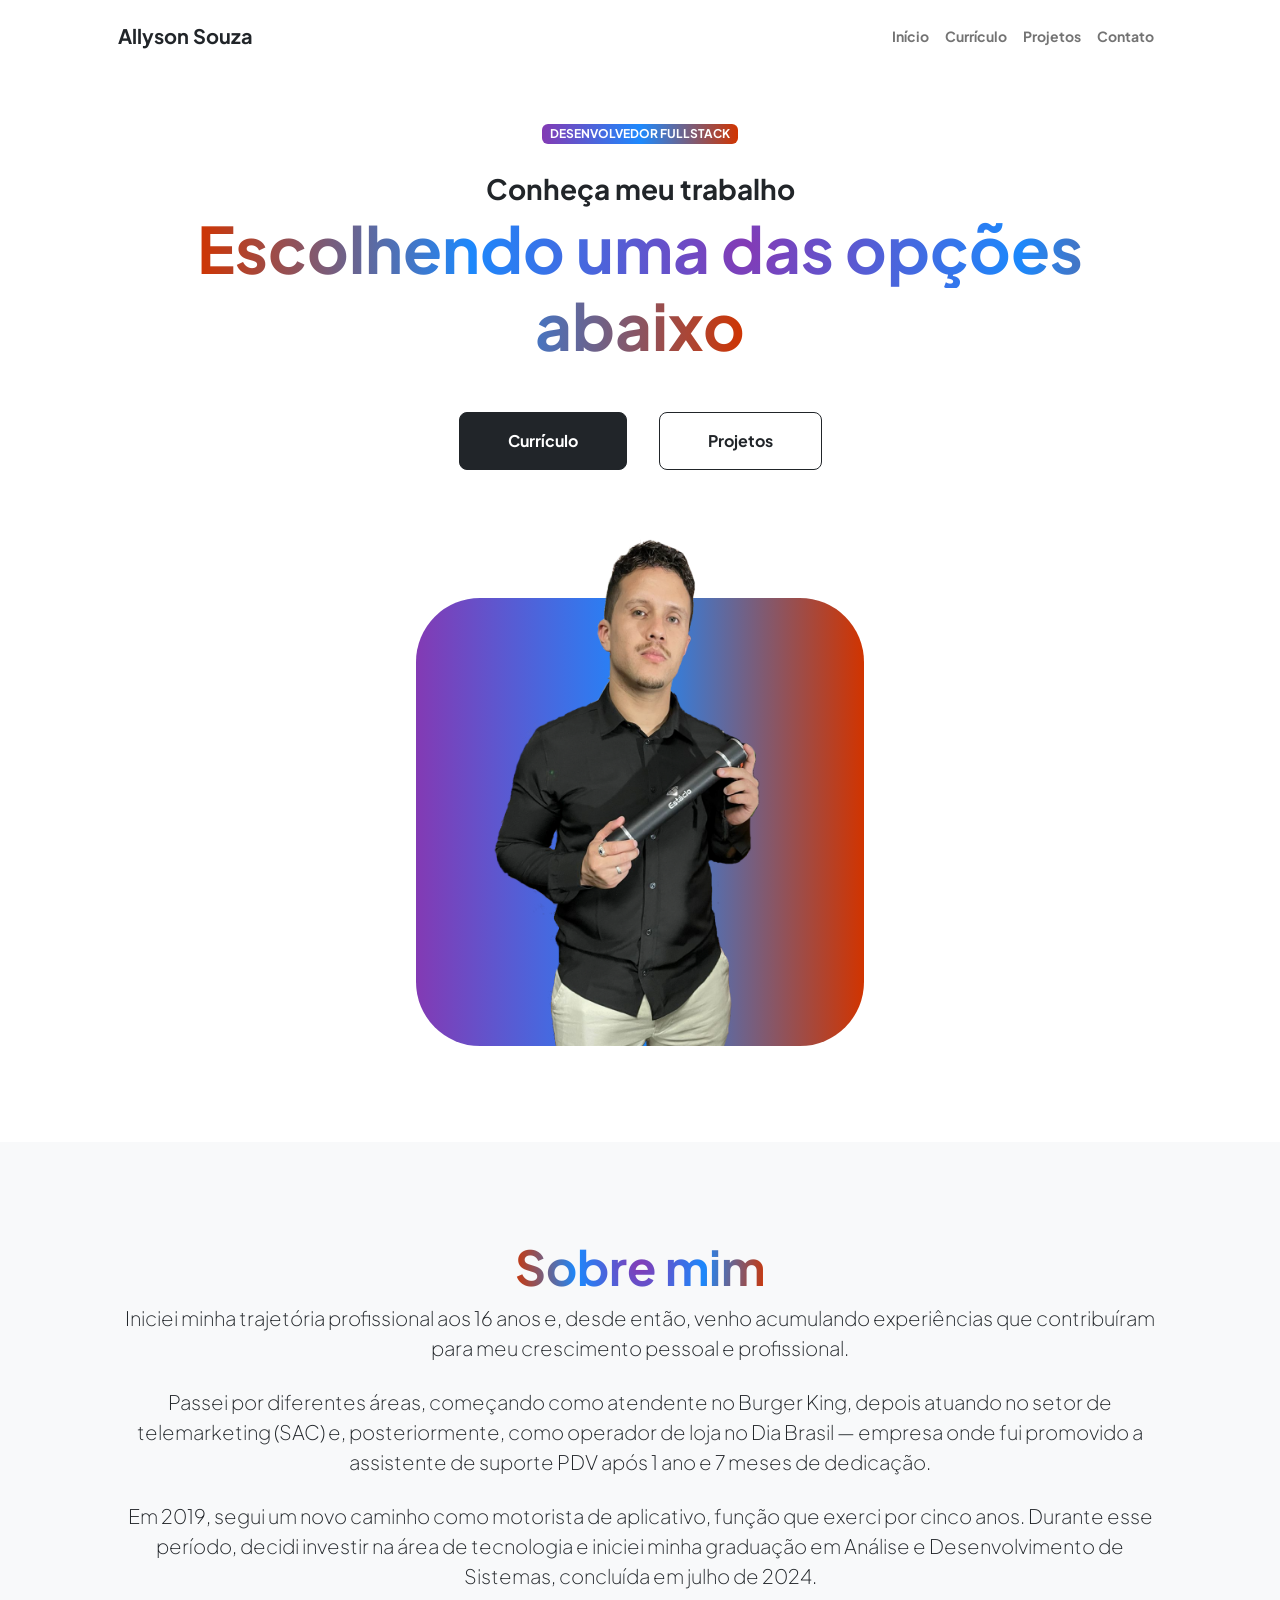
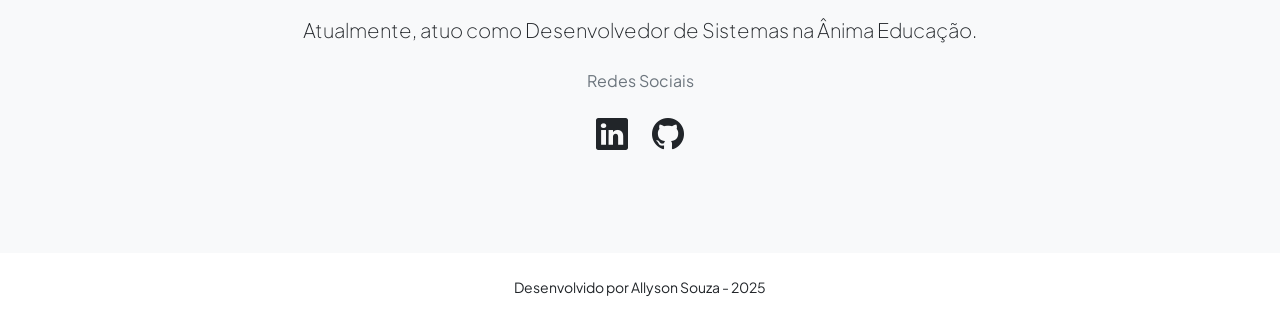
==== commit fd7e0566: "Atualizando o site com novas informações e novas cores" ====
--- a/index.html
+++ b/index.html
@@ -146,17 +146,22 @@
                 </p>
 
                 <p class="lead fw-light mb-4">
-                  Atualmente, atuo como Desenvolvedor .NET no Jab Advogados,
-                  onde estou há mais de um ano, desenvolvendo soluções e
-                  aprimorando minhas habilidades técnicas.
+                  Atualmente, atuo como Desenvolvedor de Sistemas na Ânima
+                  Educação.
                 </p>
 
                 <p class="text-muted">Redes Sociais</p>
                 <div class="d-flex justify-content-center fs-2 gap-4">
-                  <a class="text-gradient" href="#!"
+                  <a
+                    class="text-dark"
+                    href="https://www.linkedin.com/in/allyson-oliveira-souza"
+                    target="_blank"
                     ><i class="bi bi-linkedin"></i
                   ></a>
-                  <a class="text-gradient" href="#!"
+                  <a
+                    class="text-dark"
+                    href="https://github.com/AllysonOliveiraSouza"
+                    target="_blank"
                     ><i class="bi bi-github"></i
                   ></a>
                 </div>
--- a/css/styles.css
+++ b/css/styles.css
@@ -45,8 +45,13 @@
   --bs-body-color-rgb: 33, 37, 41;
   --bs-body-bg-rgb: 255, 255, 255;
   --bs-font-sans-serif: "Plus Jakarta Sans";
-  --bs-font-monospace: SFMono-Regular, Menlo, Monaco, Consolas, "Liberation Mono", "Courier New", monospace;
-  --bs-gradient: linear-gradient(180deg, rgba(255, 255, 255, 0.15), rgba(255, 255, 255, 0));
+  --bs-font-monospace: SFMono-Regular, Menlo, Monaco, Consolas,
+    "Liberation Mono", "Courier New", monospace;
+  --bs-gradient: linear-gradient(
+    180deg,
+    rgba(255, 255, 255, 0.15),
+    rgba(255, 255, 255, 0)
+  );
   --bs-body-font-family: var(--bs-font-sans-serif);
   --bs-body-font-size: 1rem;
   --bs-body-font-weight: 400;
@@ -102,54 +107,75 @@
   opacity: 0.25;
 }
 
-h6, .h6, h5, .h5, h4, .h4, h3, .h3, h2, .h2, h1, .h1 {
+h6,
+.h6,
+h5,
+.h5,
+h4,
+.h4,
+h3,
+.h3,
+h2,
+.h2,
+h1,
+.h1 {
   margin-top: 0;
   margin-bottom: 0.5rem;
   font-weight: 500;
   line-height: 1.2;
 }
 
-h1, .h1 {
+h1,
+.h1 {
   font-size: calc(1.375rem + 1.5vw);
 }
 @media (min-width: 1200px) {
-  h1, .h1 {
+  h1,
+  .h1 {
     font-size: 2.5rem;
   }
 }
 
-h2, .h2 {
+h2,
+.h2 {
   font-size: calc(1.325rem + 0.9vw);
 }
 @media (min-width: 1200px) {
-  h2, .h2 {
+  h2,
+  .h2 {
     font-size: 2rem;
   }
 }
 
-h3, .h3 {
+h3,
+.h3 {
   font-size: calc(1.3rem + 0.6vw);
 }
 @media (min-width: 1200px) {
-  h3, .h3 {
+  h3,
+  .h3 {
     font-size: 1.75rem;
   }
 }
 
-h4, .h4 {
+h4,
+.h4 {
   font-size: calc(1.275rem + 0.3vw);
 }
 @media (min-width: 1200px) {
-  h4, .h4 {
+  h4,
+  .h4 {
     font-size: 1.5rem;
   }
 }
 
-h5, .h5 {
+h5,
+.h5 {
   font-size: 1.25rem;
 }
 
-h6, .h6 {
+h6,
+.h6 {
   font-size: 1rem;
 }
 
@@ -160,10 +186,10 @@
 
 abbr[title] {
   -webkit-text-decoration: underline dotted;
-          text-decoration: underline dotted;
+  text-decoration: underline dotted;
   cursor: help;
   -webkit-text-decoration-skip-ink: none;
-          text-decoration-skip-ink: none;
+  text-decoration-skip-ink: none;
 }
 
 address {
@@ -209,11 +235,13 @@
   font-weight: bolder;
 }
 
-small, .small {
+small,
+.small {
   font-size: 0.875em;
 }
 
-mark, .mark {
+mark,
+.mark {
   padding: 0.1875em;
   background-color: var(--bs-highlight-bg);
 }
@@ -242,7 +270,8 @@
   color: var(--bs-link-hover-color);
 }
 
-a:not([href]):not([class]), a:not([href]):not([class]):hover {
+a:not([href]):not([class]),
+a:not([href]):not([class]):hover {
   color: inherit;
   text-decoration: none;
 }
@@ -354,7 +383,7 @@
   text-transform: none;
 }
 
-[role=button] {
+[role="button"] {
   cursor: pointer;
 }
 
@@ -365,20 +394,22 @@
   opacity: 1;
 }
 
-[list]:not([type=date]):not([type=datetime-local]):not([type=month]):not([type=week]):not([type=time])::-webkit-calendar-picker-indicator {
+[list]:not([type="date"]):not([type="datetime-local"]):not([type="month"]):not(
+    [type="week"]
+  ):not([type="time"])::-webkit-calendar-picker-indicator {
   display: none !important;
 }
 
 button,
-[type=button],
-[type=reset],
-[type=submit] {
+[type="button"],
+[type="reset"],
+[type="submit"] {
   -webkit-appearance: button;
 }
 button:not(:disabled),
-[type=button]:not(:disabled),
-[type=reset]:not(:disabled),
-[type=submit]:not(:disabled) {
+[type="button"]:not(:disabled),
+[type="reset"]:not(:disabled),
+[type="submit"]:not(:disabled) {
   cursor: pointer;
 }
 
@@ -429,7 +460,7 @@
   height: auto;
 }
 
-[type=search] {
+[type="search"] {
   outline-offset: -2px;
   -webkit-appearance: textfield;
 }
@@ -632,27 +663,42 @@
 }
 
 @media (min-width: 576px) {
-  .container-sm, .container {
+  .container-sm,
+  .container {
     max-width: 540px;
   }
 }
 @media (min-width: 768px) {
-  .container-md, .container-sm, .container {
+  .container-md,
+  .container-sm,
+  .container {
     max-width: 720px;
   }
 }
 @media (min-width: 992px) {
-  .container-lg, .container-md, .container-sm, .container {
+  .container-lg,
+  .container-md,
+  .container-sm,
+  .container {
     max-width: 960px;
   }
 }
 @media (min-width: 1200px) {
-  .container-xl, .container-lg, .container-md, .container-sm, .container {
+  .container-xl,
+  .container-lg,
+  .container-md,
+  .container-sm,
+  .container {
     max-width: 1140px;
   }
 }
 @media (min-width: 1400px) {
-  .container-xxl, .container-xl, .container-lg, .container-md, .container-sm, .container {
+  .container-xxl,
+  .container-xl,
+  .container-lg,
+  .container-md,
+  .container-sm,
+  .container {
     max-width: 1320px;
   }
 }
@@ -1992,8 +2038,8 @@
   background-clip: padding-box;
   border: 1px solid #ced4da;
   -webkit-appearance: none;
-     -moz-appearance: none;
-          appearance: none;
+  -moz-appearance: none;
+  appearance: none;
   border-radius: 0.375rem;
   transition: border-color 0.15s ease-in-out, box-shadow 0.15s ease-in-out;
 }
@@ -2002,10 +2048,10 @@
     transition: none;
   }
 }
-.form-control[type=file] {
+.form-control[type="file"] {
   overflow: hidden;
 }
-.form-control[type=file]:not(:disabled):not([readonly]) {
+.form-control[type="file"]:not(:disabled):not([readonly]) {
   cursor: pointer;
 }
 .form-control:focus {
@@ -2034,7 +2080,7 @@
   padding: 0.375rem 0.75rem;
   margin: -0.375rem -0.75rem;
   -webkit-margin-end: 0.75rem;
-          margin-inline-end: 0.75rem;
+  margin-inline-end: 0.75rem;
   color: #212529;
   background-color: #e9ecef;
   pointer-events: none;
@@ -2043,7 +2089,8 @@
   border-width: 0;
   border-inline-end-width: 1px;
   border-radius: 0;
-  transition: color 0.15s ease-in-out, background-color 0.15s ease-in-out, border-color 0.15s ease-in-out, box-shadow 0.15s ease-in-out;
+  transition: color 0.15s ease-in-out, background-color 0.15s ease-in-out,
+    border-color 0.15s ease-in-out, box-shadow 0.15s ease-in-out;
 }
 @media (prefers-reduced-motion: reduce) {
   .form-control::file-selector-button {
@@ -2068,7 +2115,8 @@
 .form-control-plaintext:focus {
   outline: 0;
 }
-.form-control-plaintext.form-control-sm, .form-control-plaintext.form-control-lg {
+.form-control-plaintext.form-control-sm,
+.form-control-plaintext.form-control-lg {
   padding-right: 0;
   padding-left: 0;
 }
@@ -2083,7 +2131,7 @@
   padding: 0.25rem 0.5rem;
   margin: -0.25rem -0.5rem;
   -webkit-margin-end: 0.5rem;
-          margin-inline-end: 0.5rem;
+  margin-inline-end: 0.5rem;
 }
 
 .form-control-lg {
@@ -2096,7 +2144,7 @@
   padding: 0.5rem 1rem;
   margin: -0.5rem -1rem;
   -webkit-margin-end: 1rem;
-          margin-inline-end: 1rem;
+  margin-inline-end: 1rem;
 }
 
 textarea.form-control {
@@ -2149,8 +2197,8 @@
   border-radius: 0.375rem;
   transition: border-color 0.15s ease-in-out, box-shadow 0.15s ease-in-out;
   -webkit-appearance: none;
-     -moz-appearance: none;
-          appearance: none;
+  -moz-appearance: none;
+  appearance: none;
 }
 @media (prefers-reduced-motion: reduce) {
   .form-select {
@@ -2162,7 +2210,8 @@
   outline: 0;
   box-shadow: 0 0 0 0.25rem rgba(30, 48, 243, 0.25);
 }
-.form-select[multiple], .form-select[size]:not([size="1"]) {
+.form-select[multiple],
+.form-select[size]:not([size="1"]) {
   padding-right: 0.75rem;
   background-image: none;
 }
@@ -2223,15 +2272,15 @@
   background-size: contain;
   border: 1px solid rgba(0, 0, 0, 0.25);
   -webkit-appearance: none;
-     -moz-appearance: none;
-          appearance: none;
+  -moz-appearance: none;
+  appearance: none;
   -webkit-print-color-adjust: exact;
-          print-color-adjust: exact;
-}
-.form-check-input[type=checkbox] {
+  print-color-adjust: exact;
+}
+.form-check-input[type="checkbox"] {
   border-radius: 0.25em;
 }
-.form-check-input[type=radio] {
+.form-check-input[type="radio"] {
   border-radius: 50%;
 }
 .form-check-input:active {
@@ -2246,13 +2295,13 @@
   background-color: #1e30f3;
   border-color: #1e30f3;
 }
-.form-check-input:checked[type=checkbox] {
+.form-check-input:checked[type="checkbox"] {
   background-image: url("data:image/svg+xml,%3csvg xmlns='http://www.w3.org/2000/svg' viewBox='0 0 20 20'%3e%3cpath fill='none' stroke='%23fff' stroke-linecap='round' stroke-linejoin='round' stroke-width='3' d='m6 10 3 3 6-6'/%3e%3c/svg%3e");
 }
-.form-check-input:checked[type=radio] {
+.form-check-input:checked[type="radio"] {
   background-image: url("data:image/svg+xml,%3csvg xmlns='http://www.w3.org/2000/svg' viewBox='-4 -4 8 8'%3e%3ccircle r='2' fill='%23fff'/%3e%3c/svg%3e");
 }
-.form-check-input[type=checkbox]:indeterminate {
+.form-check-input[type="checkbox"]:indeterminate {
   background-color: #1e30f3;
   border-color: #1e30f3;
   background-image: url("data:image/svg+xml,%3csvg xmlns='http://www.w3.org/2000/svg' viewBox='0 0 20 20'%3e%3cpath fill='none' stroke='%23fff' stroke-linecap='round' stroke-linejoin='round' stroke-width='3' d='M6 10h8'/%3e%3c/svg%3e");
@@ -2262,7 +2311,8 @@
   filter: none;
   opacity: 0.5;
 }
-.form-check-input[disabled] ~ .form-check-label, .form-check-input:disabled ~ .form-check-label {
+.form-check-input[disabled] ~ .form-check-label,
+.form-check-input:disabled ~ .form-check-label {
   cursor: default;
   opacity: 0.5;
 }
@@ -2309,7 +2359,8 @@
   clip: rect(0, 0, 0, 0);
   pointer-events: none;
 }
-.btn-check[disabled] + .btn, .btn-check:disabled + .btn {
+.btn-check[disabled] + .btn,
+.btn-check:disabled + .btn {
   pointer-events: none;
   filter: none;
   opacity: 0.65;
@@ -2321,8 +2372,8 @@
   padding: 0;
   background-color: transparent;
   -webkit-appearance: none;
-     -moz-appearance: none;
-          appearance: none;
+  -moz-appearance: none;
+  appearance: none;
 }
 .form-range:focus {
   outline: 0;
@@ -2343,10 +2394,12 @@
   background-color: #1e30f3;
   border: 0;
   border-radius: 1rem;
-  -webkit-transition: background-color 0.15s ease-in-out, border-color 0.15s ease-in-out, box-shadow 0.15s ease-in-out;
-  transition: background-color 0.15s ease-in-out, border-color 0.15s ease-in-out, box-shadow 0.15s ease-in-out;
+  -webkit-transition: background-color 0.15s ease-in-out,
+    border-color 0.15s ease-in-out, box-shadow 0.15s ease-in-out;
+  transition: background-color 0.15s ease-in-out, border-color 0.15s ease-in-out,
+    box-shadow 0.15s ease-in-out;
   -webkit-appearance: none;
-          appearance: none;
+  appearance: none;
 }
 @media (prefers-reduced-motion: reduce) {
   .form-range::-webkit-slider-thumb {
@@ -2372,10 +2425,12 @@
   background-color: #1e30f3;
   border: 0;
   border-radius: 1rem;
-  -moz-transition: background-color 0.15s ease-in-out, border-color 0.15s ease-in-out, box-shadow 0.15s ease-in-out;
-  transition: background-color 0.15s ease-in-out, border-color 0.15s ease-in-out, box-shadow 0.15s ease-in-out;
+  -moz-transition: background-color 0.15s ease-in-out,
+    border-color 0.15s ease-in-out, box-shadow 0.15s ease-in-out;
+  transition: background-color 0.15s ease-in-out, border-color 0.15s ease-in-out,
+    box-shadow 0.15s ease-in-out;
   -moz-appearance: none;
-       appearance: none;
+  appearance: none;
 }
 @media (prefers-reduced-motion: reduce) {
   .form-range::-moz-range-thumb {
@@ -2439,18 +2494,21 @@
 .form-floating > .form-control-plaintext {
   padding: 1rem 0.75rem;
 }
-.form-floating > .form-control::-moz-placeholder, .form-floating > .form-control-plaintext::-moz-placeholder {
+.form-floating > .form-control::-moz-placeholder,
+.form-floating > .form-control-plaintext::-moz-placeholder {
   color: transparent;
 }
 .form-floating > .form-control::placeholder,
 .form-floating > .form-control-plaintext::placeholder {
   color: transparent;
 }
-.form-floating > .form-control:not(:-moz-placeholder-shown), .form-floating > .form-control-plaintext:not(:-moz-placeholder-shown) {
+.form-floating > .form-control:not(:-moz-placeholder-shown),
+.form-floating > .form-control-plaintext:not(:-moz-placeholder-shown) {
   padding-top: 1.625rem;
   padding-bottom: 0.625rem;
 }
-.form-floating > .form-control:focus, .form-floating > .form-control:not(:placeholder-shown),
+.form-floating > .form-control:focus,
+.form-floating > .form-control:not(:placeholder-shown),
 .form-floating > .form-control-plaintext:focus,
 .form-floating > .form-control-plaintext:not(:placeholder-shown) {
   padding-top: 1.625rem;
@@ -2550,21 +2608,38 @@
   padding-right: 3rem;
 }
 
-.input-group:not(.has-validation) > :not(:last-child):not(.dropdown-toggle):not(.dropdown-menu):not(.form-floating),
-.input-group:not(.has-validation) > .dropdown-toggle:nth-last-child(n+3),
-.input-group:not(.has-validation) > .form-floating:not(:last-child) > .form-control,
-.input-group:not(.has-validation) > .form-floating:not(:last-child) > .form-select {
+.input-group:not(.has-validation)
+  > :not(:last-child):not(.dropdown-toggle):not(.dropdown-menu):not(
+    .form-floating
+  ),
+.input-group:not(.has-validation) > .dropdown-toggle:nth-last-child(n + 3),
+.input-group:not(.has-validation)
+  > .form-floating:not(:last-child)
+  > .form-control,
+.input-group:not(.has-validation)
+  > .form-floating:not(:last-child)
+  > .form-select {
   border-top-right-radius: 0;
   border-bottom-right-radius: 0;
 }
-.input-group.has-validation > :nth-last-child(n+3):not(.dropdown-toggle):not(.dropdown-menu):not(.form-floating),
-.input-group.has-validation > .dropdown-toggle:nth-last-child(n+4),
-.input-group.has-validation > .form-floating:nth-last-child(n+3) > .form-control,
-.input-group.has-validation > .form-floating:nth-last-child(n+3) > .form-select {
+.input-group.has-validation
+  > :nth-last-child(n + 3):not(.dropdown-toggle):not(.dropdown-menu):not(
+    .form-floating
+  ),
+.input-group.has-validation > .dropdown-toggle:nth-last-child(n + 4),
+.input-group.has-validation
+  > .form-floating:nth-last-child(n + 3)
+  > .form-control,
+.input-group.has-validation
+  > .form-floating:nth-last-child(n + 3)
+  > .form-select {
   border-top-right-radius: 0;
   border-bottom-right-radius: 0;
 }
-.input-group > :not(:first-child):not(.dropdown-menu):not(.valid-tooltip):not(.valid-feedback):not(.invalid-tooltip):not(.invalid-feedback) {
+.input-group
+  > :not(:first-child):not(.dropdown-menu):not(.valid-tooltip):not(
+    .valid-feedback
+  ):not(.invalid-tooltip):not(.invalid-feedback) {
   margin-left: -1px;
   border-top-left-radius: 0;
   border-bottom-left-radius: 0;
@@ -2604,7 +2679,8 @@
   display: block;
 }
 
-.was-validated .form-control:valid, .form-control.is-valid {
+.was-validated .form-control:valid,
+.form-control.is-valid {
   border-color: #198754;
   padding-right: calc(1.5em + 0.75rem);
   background-image: url("data:image/svg+xml,%3csvg xmlns='http://www.w3.org/2000/svg' viewBox='0 0 8 8'%3e%3cpath fill='%23198754' d='M2.3 6.73.6 4.53c-.4-1.04.46-1.4 1.1-.8l1.1 1.4 3.4-3.8c.6-.63 1.6-.27 1.2.7l-4 4.6c-.43.5-.8.4-1.1.1z'/%3e%3c/svg%3e");
@@ -2612,44 +2688,58 @@
   background-position: right calc(0.375em + 0.1875rem) center;
   background-size: calc(0.75em + 0.375rem) calc(0.75em + 0.375rem);
 }
-.was-validated .form-control:valid:focus, .form-control.is-valid:focus {
+.was-validated .form-control:valid:focus,
+.form-control.is-valid:focus {
   border-color: #198754;
   box-shadow: 0 0 0 0.25rem rgba(25, 135, 84, 0.25);
 }
 
-.was-validated textarea.form-control:valid, textarea.form-control.is-valid {
+.was-validated textarea.form-control:valid,
+textarea.form-control.is-valid {
   padding-right: calc(1.5em + 0.75rem);
-  background-position: top calc(0.375em + 0.1875rem) right calc(0.375em + 0.1875rem);
-}
-
-.was-validated .form-select:valid, .form-select.is-valid {
+  background-position: top calc(0.375em + 0.1875rem) right
+    calc(0.375em + 0.1875rem);
+}
+
+.was-validated .form-select:valid,
+.form-select.is-valid {
   border-color: #198754;
 }
-.was-validated .form-select:valid:not([multiple]):not([size]), .was-validated .form-select:valid:not([multiple])[size="1"], .form-select.is-valid:not([multiple]):not([size]), .form-select.is-valid:not([multiple])[size="1"] {
+.was-validated .form-select:valid:not([multiple]):not([size]),
+.was-validated .form-select:valid:not([multiple])[size="1"],
+.form-select.is-valid:not([multiple]):not([size]),
+.form-select.is-valid:not([multiple])[size="1"] {
   padding-right: 4.125rem;
-  background-image: url("data:image/svg+xml,%3csvg xmlns='http://www.w3.org/2000/svg' viewBox='0 0 16 16'%3e%3cpath fill='none' stroke='%23343a40' stroke-linecap='round' stroke-linejoin='round' stroke-width='2' d='m2 5 6 6 6-6'/%3e%3c/svg%3e"), url("data:image/svg+xml,%3csvg xmlns='http://www.w3.org/2000/svg' viewBox='0 0 8 8'%3e%3cpath fill='%23198754' d='M2.3 6.73.6 4.53c-.4-1.04.46-1.4 1.1-.8l1.1 1.4 3.4-3.8c.6-.63 1.6-.27 1.2.7l-4 4.6c-.43.5-.8.4-1.1.1z'/%3e%3c/svg%3e");
+  background-image: url("data:image/svg+xml,%3csvg xmlns='http://www.w3.org/2000/svg' viewBox='0 0 16 16'%3e%3cpath fill='none' stroke='%23343a40' stroke-linecap='round' stroke-linejoin='round' stroke-width='2' d='m2 5 6 6 6-6'/%3e%3c/svg%3e"),
+    url("data:image/svg+xml,%3csvg xmlns='http://www.w3.org/2000/svg' viewBox='0 0 8 8'%3e%3cpath fill='%23198754' d='M2.3 6.73.6 4.53c-.4-1.04.46-1.4 1.1-.8l1.1 1.4 3.4-3.8c.6-.63 1.6-.27 1.2.7l-4 4.6c-.43.5-.8.4-1.1.1z'/%3e%3c/svg%3e");
   background-position: right 0.75rem center, center right 2.25rem;
   background-size: 16px 12px, calc(0.75em + 0.375rem) calc(0.75em + 0.375rem);
 }
-.was-validated .form-select:valid:focus, .form-select.is-valid:focus {
+.was-validated .form-select:valid:focus,
+.form-select.is-valid:focus {
   border-color: #198754;
   box-shadow: 0 0 0 0.25rem rgba(25, 135, 84, 0.25);
 }
 
-.was-validated .form-control-color:valid, .form-control-color.is-valid {
+.was-validated .form-control-color:valid,
+.form-control-color.is-valid {
   width: calc(3rem + calc(1.5em + 0.75rem));
 }
 
-.was-validated .form-check-input:valid, .form-check-input.is-valid {
+.was-validated .form-check-input:valid,
+.form-check-input.is-valid {
   border-color: #198754;
 }
-.was-validated .form-check-input:valid:checked, .form-check-input.is-valid:checked {
+.was-validated .form-check-input:valid:checked,
+.form-check-input.is-valid:checked {
   background-color: #198754;
 }
-.was-validated .form-check-input:valid:focus, .form-check-input.is-valid:focus {
+.was-validated .form-check-input:valid:focus,
+.form-check-input.is-valid:focus {
   box-shadow: 0 0 0 0.25rem rgba(25, 135, 84, 0.25);
 }
-.was-validated .form-check-input:valid ~ .form-check-label, .form-check-input.is-valid ~ .form-check-label {
+.was-validated .form-check-input:valid ~ .form-check-label,
+.form-check-input.is-valid ~ .form-check-label {
   color: #198754;
 }
 
@@ -2657,7 +2747,8 @@
   margin-left: 0.5em;
 }
 
-.was-validated .input-group > .form-control:not(:focus):valid, .input-group > .form-control:not(:focus).is-valid,
+.was-validated .input-group > .form-control:not(:focus):valid,
+.input-group > .form-control:not(:focus).is-valid,
 .was-validated .input-group > .form-select:not(:focus):valid,
 .input-group > .form-select:not(:focus).is-valid,
 .was-validated .input-group > .form-floating:not(:focus-within):valid,
@@ -2694,7 +2785,8 @@
   display: block;
 }
 
-.was-validated .form-control:invalid, .form-control.is-invalid {
+.was-validated .form-control:invalid,
+.form-control.is-invalid {
   border-color: #dc3545;
   padding-right: calc(1.5em + 0.75rem);
   background-image: url("data:image/svg+xml,%3csvg xmlns='http://www.w3.org/2000/svg' viewBox='0 0 12 12' width='12' height='12' fill='none' stroke='%23dc3545'%3e%3ccircle cx='6' cy='6' r='4.5'/%3e%3cpath stroke-linejoin='round' d='M5.8 3.6h.4L6 6.5z'/%3e%3ccircle cx='6' cy='8.2' r='.6' fill='%23dc3545' stroke='none'/%3e%3c/svg%3e");
@@ -2702,44 +2794,58 @@
   background-position: right calc(0.375em + 0.1875rem) center;
   background-size: calc(0.75em + 0.375rem) calc(0.75em + 0.375rem);
 }
-.was-validated .form-control:invalid:focus, .form-control.is-invalid:focus {
+.was-validated .form-control:invalid:focus,
+.form-control.is-invalid:focus {
   border-color: #dc3545;
   box-shadow: 0 0 0 0.25rem rgba(220, 53, 69, 0.25);
 }
 
-.was-validated textarea.form-control:invalid, textarea.form-control.is-invalid {
+.was-validated textarea.form-control:invalid,
+textarea.form-control.is-invalid {
   padding-right: calc(1.5em + 0.75rem);
-  background-position: top calc(0.375em + 0.1875rem) right calc(0.375em + 0.1875rem);
-}
-
-.was-validated .form-select:invalid, .form-select.is-invalid {
+  background-position: top calc(0.375em + 0.1875rem) right
+    calc(0.375em + 0.1875rem);
+}
+
+.was-validated .form-select:invalid,
+.form-select.is-invalid {
   border-color: #dc3545;
 }
-.was-validated .form-select:invalid:not([multiple]):not([size]), .was-validated .form-select:invalid:not([multiple])[size="1"], .form-select.is-invalid:not([multiple]):not([size]), .form-select.is-invalid:not([multiple])[size="1"] {
+.was-validated .form-select:invalid:not([multiple]):not([size]),
+.was-validated .form-select:invalid:not([multiple])[size="1"],
+.form-select.is-invalid:not([multiple]):not([size]),
+.form-select.is-invalid:not([multiple])[size="1"] {
   padding-right: 4.125rem;
-  background-image: url("data:image/svg+xml,%3csvg xmlns='http://www.w3.org/2000/svg' viewBox='0 0 16 16'%3e%3cpath fill='none' stroke='%23343a40' stroke-linecap='round' stroke-linejoin='round' stroke-width='2' d='m2 5 6 6 6-6'/%3e%3c/svg%3e"), url("data:image/svg+xml,%3csvg xmlns='http://www.w3.org/2000/svg' viewBox='0 0 12 12' width='12' height='12' fill='none' stroke='%23dc3545'%3e%3ccircle cx='6' cy='6' r='4.5'/%3e%3cpath stroke-linejoin='round' d='M5.8 3.6h.4L6 6.5z'/%3e%3ccircle cx='6' cy='8.2' r='.6' fill='%23dc3545' stroke='none'/%3e%3c/svg%3e");
+  background-image: url("data:image/svg+xml,%3csvg xmlns='http://www.w3.org/2000/svg' viewBox='0 0 16 16'%3e%3cpath fill='none' stroke='%23343a40' stroke-linecap='round' stroke-linejoin='round' stroke-width='2' d='m2 5 6 6 6-6'/%3e%3c/svg%3e"),
+    url("data:image/svg+xml,%3csvg xmlns='http://www.w3.org/2000/svg' viewBox='0 0 12 12' width='12' height='12' fill='none' stroke='%23dc3545'%3e%3ccircle cx='6' cy='6' r='4.5'/%3e%3cpath stroke-linejoin='round' d='M5.8 3.6h.4L6 6.5z'/%3e%3ccircle cx='6' cy='8.2' r='.6' fill='%23dc3545' stroke='none'/%3e%3c/svg%3e");
   background-position: right 0.75rem center, center right 2.25rem;
   background-size: 16px 12px, calc(0.75em + 0.375rem) calc(0.75em + 0.375rem);
 }
-.was-validated .form-select:invalid:focus, .form-select.is-invalid:focus {
+.was-validated .form-select:invalid:focus,
+.form-select.is-invalid:focus {
   border-color: #dc3545;
   box-shadow: 0 0 0 0.25rem rgba(220, 53, 69, 0.25);
 }
 
-.was-validated .form-control-color:invalid, .form-control-color.is-invalid {
+.was-validated .form-control-color:invalid,
+.form-control-color.is-invalid {
   width: calc(3rem + calc(1.5em + 0.75rem));
 }
 
-.was-validated .form-check-input:invalid, .form-check-input.is-invalid {
+.was-validated .form-check-input:invalid,
+.form-check-input.is-invalid {
   border-color: #dc3545;
 }
-.was-validated .form-check-input:invalid:checked, .form-check-input.is-invalid:checked {
+.was-validated .form-check-input:invalid:checked,
+.form-check-input.is-invalid:checked {
   background-color: #dc3545;
 }
-.was-validated .form-check-input:invalid:focus, .form-check-input.is-invalid:focus {
+.was-validated .form-check-input:invalid:focus,
+.form-check-input.is-invalid:focus {
   box-shadow: 0 0 0 0.25rem rgba(220, 53, 69, 0.25);
 }
-.was-validated .form-check-input:invalid ~ .form-check-label, .form-check-input.is-invalid ~ .form-check-label {
+.was-validated .form-check-input:invalid ~ .form-check-label,
+.form-check-input.is-invalid ~ .form-check-label {
   color: #dc3545;
 }
 
@@ -2747,7 +2853,8 @@
   margin-left: 0.5em;
 }
 
-.was-validated .input-group > .form-control:not(:focus):invalid, .input-group > .form-control:not(:focus).is-invalid,
+.was-validated .input-group > .form-control:not(:focus):invalid,
+.input-group > .form-control:not(:focus).is-invalid,
 .was-validated .input-group > .form-select:not(:focus):invalid,
 .input-group > .form-select:not(:focus).is-invalid,
 .was-validated .input-group > .form-floating:not(:focus-within):invalid,
@@ -2768,9 +2875,11 @@
   --bs-btn-border-color: transparent;
   --bs-btn-border-radius: 0.375rem;
   --bs-btn-hover-border-color: transparent;
-  --bs-btn-box-shadow: inset 0 1px 0 rgba(255, 255, 255, 0.15), 0 1px 1px rgba(0, 0, 0, 0.075);
+  --bs-btn-box-shadow: inset 0 1px 0 rgba(255, 255, 255, 0.15),
+    0 1px 1px rgba(0, 0, 0, 0.075);
   --bs-btn-disabled-opacity: 0.65;
-  --bs-btn-focus-box-shadow: 0 0 0 0.25rem rgba(var(--bs-btn-focus-shadow-rgb), .5);
+  --bs-btn-focus-box-shadow: 0 0 0 0.25rem
+    rgba(var(--bs-btn-focus-shadow-rgb), 0.5);
   display: inline-block;
   padding: var(--bs-btn-padding-y) var(--bs-btn-padding-x);
   font-family: var(--bs-btn-font-family);
@@ -2783,12 +2892,13 @@
   vertical-align: middle;
   cursor: pointer;
   -webkit-user-select: none;
-     -moz-user-select: none;
-          user-select: none;
+  -moz-user-select: none;
+  user-select: none;
   border: var(--bs-btn-border-width) solid var(--bs-btn-border-color);
   border-radius: var(--bs-btn-border-radius);
   background-color: var(--bs-btn-bg);
-  transition: color 0.15s ease-in-out, background-color 0.15s ease-in-out, border-color 0.15s ease-in-out, box-shadow 0.15s ease-in-out;
+  transition: color 0.15s ease-in-out, background-color 0.15s ease-in-out,
+    border-color 0.15s ease-in-out, box-shadow 0.15s ease-in-out;
 }
 @media (prefers-reduced-motion: reduce) {
   .btn {
@@ -2817,15 +2927,25 @@
   outline: 0;
   box-shadow: var(--bs-btn-focus-box-shadow);
 }
-.btn-check:checked + .btn, :not(.btn-check) + .btn:active, .btn:first-child:active, .btn.active, .btn.show {
+.btn-check:checked + .btn,
+:not(.btn-check) + .btn:active,
+.btn:first-child:active,
+.btn.active,
+.btn.show {
   color: var(--bs-btn-active-color);
   background-color: var(--bs-btn-active-bg);
   border-color: var(--bs-btn-active-border-color);
 }
-.btn-check:checked + .btn:focus-visible, :not(.btn-check) + .btn:active:focus-visible, .btn:first-child:active:focus-visible, .btn.active:focus-visible, .btn.show:focus-visible {
+.btn-check:checked + .btn:focus-visible,
+:not(.btn-check) + .btn:active:focus-visible,
+.btn:first-child:active:focus-visible,
+.btn.active:focus-visible,
+.btn.show:focus-visible {
   box-shadow: var(--bs-btn-focus-box-shadow);
 }
-.btn:disabled, .btn.disabled, fieldset:disabled .btn {
+.btn:disabled,
+.btn.disabled,
+fieldset:disabled .btn {
   color: var(--bs-btn-disabled-color);
   pointer-events: none;
   background-color: var(--bs-btn-disabled-bg);
@@ -3127,14 +3247,16 @@
   color: var(--bs-btn-hover-color);
 }
 
-.btn-lg, .btn-group-lg > .btn {
+.btn-lg,
+.btn-group-lg > .btn {
   --bs-btn-padding-y: 0.5rem;
   --bs-btn-padding-x: 1rem;
   --bs-btn-font-size: 1.25rem;
   --bs-btn-border-radius: 0.5rem;
 }
 
-.btn-sm, .btn-group-sm > .btn {
+.btn-sm,
+.btn-group-sm > .btn {
   --bs-btn-padding-y: 0.25rem;
   --bs-btn-padding-x: 0.5rem;
   --bs-btn-font-size: 0.875rem;
@@ -3445,16 +3567,19 @@
   background-color: transparent;
   border: 0;
 }
-.dropdown-item:hover, .dropdown-item:focus {
+.dropdown-item:hover,
+.dropdown-item:focus {
   color: var(--bs-dropdown-link-hover-color);
   background-color: var(--bs-dropdown-link-hover-bg);
 }
-.dropdown-item.active, .dropdown-item:active {
+.dropdown-item.active,
+.dropdown-item:active {
   color: var(--bs-dropdown-link-active-color);
   text-decoration: none;
   background-color: var(--bs-dropdown-link-active-bg);
 }
-.dropdown-item.disabled, .dropdown-item:disabled {
+.dropdown-item.disabled,
+.dropdown-item:disabled {
   color: var(--bs-dropdown-link-disabled-color);
   pointer-events: none;
   background-color: transparent;
@@ -3466,7 +3591,8 @@
 
 .dropdown-header {
   display: block;
-  padding: var(--bs-dropdown-header-padding-y) var(--bs-dropdown-header-padding-x);
+  padding: var(--bs-dropdown-header-padding-y)
+    var(--bs-dropdown-header-padding-x);
   margin-bottom: 0;
   font-size: 0.875rem;
   color: var(--bs-dropdown-header-color);
@@ -3542,7 +3668,7 @@
   border-top-right-radius: 0;
   border-bottom-right-radius: 0;
 }
-.btn-group > .btn:nth-child(n+3),
+.btn-group > .btn:nth-child(n + 3),
 .btn-group > :not(.btn-check) + .btn,
 .btn-group > .btn-group:not(:first-child) > .btn {
   border-top-left-radius: 0;
@@ -3553,19 +3679,23 @@
   padding-right: 0.5625rem;
   padding-left: 0.5625rem;
 }
-.dropdown-toggle-split::after, .dropup .dropdown-toggle-split::after, .dropend .dropdown-toggle-split::after {
+.dropdown-toggle-split::after,
+.dropup .dropdown-toggle-split::after,
+.dropend .dropdown-toggle-split::after {
   margin-left: 0;
 }
 .dropstart .dropdown-toggle-split::before {
   margin-right: 0;
 }
 
-.btn-sm + .dropdown-toggle-split, .btn-group-sm > .btn + .dropdown-toggle-split {
+.btn-sm + .dropdown-toggle-split,
+.btn-group-sm > .btn + .dropdown-toggle-split {
   padding-right: 0.375rem;
   padding-left: 0.375rem;
 }
 
-.btn-lg + .dropdown-toggle-split, .btn-group-lg > .btn + .dropdown-toggle-split {
+.btn-lg + .dropdown-toggle-split,
+.btn-group-lg > .btn + .dropdown-toggle-split {
   padding-right: 0.75rem;
   padding-left: 0.75rem;
 }
@@ -3615,14 +3745,16 @@
   font-weight: var(--bs-nav-link-font-weight);
   color: var(--bs-nav-link-color);
   text-decoration: none;
-  transition: color 0.15s ease-in-out, background-color 0.15s ease-in-out, border-color 0.15s ease-in-out;
+  transition: color 0.15s ease-in-out, background-color 0.15s ease-in-out,
+    border-color 0.15s ease-in-out;
 }
 @media (prefers-reduced-motion: reduce) {
   .nav-link {
     transition: none;
   }
 }
-.nav-link:hover, .nav-link:focus {
+.nav-link:hover,
+.nav-link:focus {
   color: var(--bs-nav-link-hover-color);
 }
 .nav-link.disabled {
@@ -3639,7 +3771,8 @@
   --bs-nav-tabs-link-active-color: #495057;
   --bs-nav-tabs-link-active-bg: #fff;
   --bs-nav-tabs-link-active-border-color: #dee2e6 #dee2e6 #fff;
-  border-bottom: var(--bs-nav-tabs-border-width) solid var(--bs-nav-tabs-border-color);
+  border-bottom: var(--bs-nav-tabs-border-width) solid
+    var(--bs-nav-tabs-border-color);
 }
 .nav-tabs .nav-link {
   margin-bottom: calc(-1 * var(--bs-nav-tabs-border-width));
@@ -3648,11 +3781,13 @@
   border-top-left-radius: var(--bs-nav-tabs-border-radius);
   border-top-right-radius: var(--bs-nav-tabs-border-radius);
 }
-.nav-tabs .nav-link:hover, .nav-tabs .nav-link:focus {
+.nav-tabs .nav-link:hover,
+.nav-tabs .nav-link:focus {
   isolation: isolate;
   border-color: var(--bs-nav-tabs-link-hover-border-color);
 }
-.nav-tabs .nav-link.disabled, .nav-tabs .nav-link:disabled {
+.nav-tabs .nav-link.disabled,
+.nav-tabs .nav-link:disabled {
   color: var(--bs-nav-link-disabled-color);
   background-color: transparent;
   border-color: transparent;
@@ -3764,7 +3899,8 @@
   text-decoration: none;
   white-space: nowrap;
 }
-.navbar-brand:hover, .navbar-brand:focus {
+.navbar-brand:hover,
+.navbar-brand:focus {
   color: var(--bs-navbar-brand-hover-color);
 }
 
@@ -4221,7 +4357,8 @@
   border-bottom: var(--bs-card-border-width) solid var(--bs-card-border-color);
 }
 .card-header:first-child {
-  border-radius: var(--bs-card-inner-border-radius) var(--bs-card-inner-border-radius) 0 0;
+  border-radius: var(--bs-card-inner-border-radius)
+    var(--bs-card-inner-border-radius) 0 0;
 }
 
 .card-footer {
@@ -4231,7 +4368,8 @@
   border-top: var(--bs-card-border-width) solid var(--bs-card-border-color);
 }
 .card-footer:last-child {
-  border-radius: 0 0 var(--bs-card-inner-border-radius) var(--bs-card-inner-border-radius);
+  border-radius: 0 0 var(--bs-card-inner-border-radius)
+    var(--bs-card-inner-border-radius);
 }
 
 .card-header-tabs {
@@ -4323,7 +4461,9 @@
 .accordion {
   --bs-accordion-color: #212529;
   --bs-accordion-bg: #fff;
-  --bs-accordion-transition: color 0.15s ease-in-out, background-color 0.15s ease-in-out, border-color 0.15s ease-in-out, box-shadow 0.15s ease-in-out, border-radius 0.15s ease;
+  --bs-accordion-transition: color 0.15s ease-in-out,
+    background-color 0.15s ease-in-out, border-color 0.15s ease-in-out,
+    box-shadow 0.15s ease-in-out, border-radius 0.15s ease;
   --bs-accordion-border-color: var(--bs-border-color);
   --bs-accordion-border-width: 1px;
   --bs-accordion-border-radius: 0.375rem;
@@ -4368,7 +4508,8 @@
 .accordion-button:not(.collapsed) {
   color: var(--bs-accordion-active-color);
   background-color: var(--bs-accordion-active-bg);
-  box-shadow: inset 0 calc(-1 * var(--bs-accordion-border-width)) 0 var(--bs-accordion-border-color);
+  box-shadow: inset 0 calc(-1 * var(--bs-accordion-border-width)) 0
+    var(--bs-accordion-border-color);
 }
 .accordion-button:not(.collapsed)::after {
   background-image: var(--bs-accordion-btn-active-icon);
@@ -4407,7 +4548,8 @@
 .accordion-item {
   color: var(--bs-accordion-color);
   background-color: var(--bs-accordion-bg);
-  border: var(--bs-accordion-border-width) solid var(--bs-accordion-border-color);
+  border: var(--bs-accordion-border-width) solid
+    var(--bs-accordion-border-color);
 }
 .accordion-item:first-of-type {
   border-top-left-radius: var(--bs-accordion-border-radius);
@@ -4451,7 +4593,8 @@
 .accordion-flush .accordion-item:last-child {
   border-bottom: 0;
 }
-.accordion-flush .accordion-item .accordion-button, .accordion-flush .accordion-item .accordion-button.collapsed {
+.accordion-flush .accordion-item .accordion-button,
+.accordion-flush .accordion-item .accordion-button.collapsed {
   border-radius: 0;
 }
 
@@ -4481,7 +4624,8 @@
   float: left;
   padding-right: var(--bs-breadcrumb-item-padding-x);
   color: var(--bs-breadcrumb-divider-color);
-  content: var(--bs-breadcrumb-divider, "/") /* rtl: var(--bs-breadcrumb-divider, "/") */;
+  content: var(--bs-breadcrumb-divider, "/")
+    /* rtl: var(--bs-breadcrumb-divider, "/") */;
 }
 .breadcrumb-item.active {
   color: var(--bs-breadcrumb-item-active-color);
@@ -4521,8 +4665,10 @@
   color: var(--bs-pagination-color);
   text-decoration: none;
   background-color: var(--bs-pagination-bg);
-  border: var(--bs-pagination-border-width) solid var(--bs-pagination-border-color);
-  transition: color 0.15s ease-in-out, background-color 0.15s ease-in-out, border-color 0.15s ease-in-out, box-shadow 0.15s ease-in-out;
+  border: var(--bs-pagination-border-width) solid
+    var(--bs-pagination-border-color);
+  transition: color 0.15s ease-in-out, background-color 0.15s ease-in-out,
+    border-color 0.15s ease-in-out, box-shadow 0.15s ease-in-out;
 }
 @media (prefers-reduced-motion: reduce) {
   .page-link {
@@ -4542,13 +4688,15 @@
   outline: 0;
   box-shadow: var(--bs-pagination-focus-box-shadow);
 }
-.page-link.active, .active > .page-link {
+.page-link.active,
+.active > .page-link {
   z-index: 3;
   color: var(--bs-pagination-active-color);
   background-color: var(--bs-pagination-active-bg);
   border-color: var(--bs-pagination-active-border-color);
 }
-.page-link.disabled, .disabled > .page-link {
+.page-link.disabled,
+.disabled > .page-link {
   color: var(--bs-pagination-disabled-color);
   pointer-events: none;
   background-color: var(--bs-pagination-disabled-bg);
@@ -4757,7 +4905,16 @@
 }
 
 .progress-bar-striped {
-  background-image: linear-gradient(45deg, rgba(255, 255, 255, 0.15) 25%, transparent 25%, transparent 50%, rgba(255, 255, 255, 0.15) 50%, rgba(255, 255, 255, 0.15) 75%, transparent 75%, transparent);
+  background-image: linear-gradient(
+    45deg,
+    rgba(255, 255, 255, 0.15) 25%,
+    transparent 25%,
+    transparent 50%,
+    rgba(255, 255, 255, 0.15) 50%,
+    rgba(255, 255, 255, 0.15) 75%,
+    transparent 75%,
+    transparent
+  );
   background-size: var(--bs-progress-height) var(--bs-progress-height);
 }
 
@@ -4809,7 +4966,8 @@
   color: var(--bs-list-group-action-color);
   text-align: inherit;
 }
-.list-group-item-action:hover, .list-group-item-action:focus {
+.list-group-item-action:hover,
+.list-group-item-action:focus {
   z-index: 1;
   color: var(--bs-list-group-action-hover-color);
   text-decoration: none;
@@ -4823,11 +4981,13 @@
 .list-group-item {
   position: relative;
   display: block;
-  padding: var(--bs-list-group-item-padding-y) var(--bs-list-group-item-padding-x);
+  padding: var(--bs-list-group-item-padding-y)
+    var(--bs-list-group-item-padding-x);
   color: var(--bs-list-group-color);
   text-decoration: none;
   background-color: var(--bs-list-group-bg);
-  border: var(--bs-list-group-border-width) solid var(--bs-list-group-border-color);
+  border: var(--bs-list-group-border-width) solid
+    var(--bs-list-group-border-color);
 }
 .list-group-item:first-child {
   border-top-left-radius: inherit;
@@ -4837,7 +4997,8 @@
   border-bottom-right-radius: inherit;
   border-bottom-left-radius: inherit;
 }
-.list-group-item.disabled, .list-group-item:disabled {
+.list-group-item.disabled,
+.list-group-item:disabled {
   color: var(--bs-list-group-disabled-color);
   pointer-events: none;
   background-color: var(--bs-list-group-disabled-bg);
@@ -5013,7 +5174,8 @@
   color: #121d92;
   background-color: #d2d6fd;
 }
-.list-group-item-primary.list-group-item-action:hover, .list-group-item-primary.list-group-item-action:focus {
+.list-group-item-primary.list-group-item-action:hover,
+.list-group-item-primary.list-group-item-action:focus {
   color: #121d92;
   background-color: #bdc1e4;
 }
@@ -5027,7 +5189,8 @@
   color: #88124d;
   background-color: #f9d2e6;
 }
-.list-group-item-secondary.list-group-item-action:hover, .list-group-item-secondary.list-group-item-action:focus {
+.list-group-item-secondary.list-group-item-action:hover,
+.list-group-item-secondary.list-group-item-action:focus {
   color: #88124d;
   background-color: #e0bdcf;
 }
@@ -5041,7 +5204,8 @@
   color: #0f5132;
   background-color: #d1e7dd;
 }
-.list-group-item-success.list-group-item-action:hover, .list-group-item-success.list-group-item-action:focus {
+.list-group-item-success.list-group-item-action:hover,
+.list-group-item-success.list-group-item-action:focus {
   color: #0f5132;
   background-color: #bcd0c7;
 }
@@ -5055,7 +5219,8 @@
   color: #055160;
   background-color: #cff4fc;
 }
-.list-group-item-info.list-group-item-action:hover, .list-group-item-info.list-group-item-action:focus {
+.list-group-item-info.list-group-item-action:hover,
+.list-group-item-info.list-group-item-action:focus {
   color: #055160;
   background-color: #badce3;
 }
@@ -5069,7 +5234,8 @@
   color: #664d03;
   background-color: #fff3cd;
 }
-.list-group-item-warning.list-group-item-action:hover, .list-group-item-warning.list-group-item-action:focus {
+.list-group-item-warning.list-group-item-action:hover,
+.list-group-item-warning.list-group-item-action:focus {
   color: #664d03;
   background-color: #e6dbb9;
 }
@@ -5083,7 +5249,8 @@
   color: #842029;
   background-color: #f8d7da;
 }
-.list-group-item-danger.list-group-item-action:hover, .list-group-item-danger.list-group-item-action:focus {
+.list-group-item-danger.list-group-item-action:hover,
+.list-group-item-danger.list-group-item-action:focus {
   color: #842029;
   background-color: #dfc2c4;
 }
@@ -5097,7 +5264,8 @@
   color: #636464;
   background-color: #fefefe;
 }
-.list-group-item-light.list-group-item-action:hover, .list-group-item-light.list-group-item-action:focus {
+.list-group-item-light.list-group-item-action:hover,
+.list-group-item-light.list-group-item-action:focus {
   color: #636464;
   background-color: #e5e5e5;
 }
@@ -5111,7 +5279,8 @@
   color: #141619;
   background-color: #d3d3d4;
 }
-.list-group-item-dark.list-group-item-action:hover, .list-group-item-dark.list-group-item-action:focus {
+.list-group-item-dark.list-group-item-action:hover,
+.list-group-item-dark.list-group-item-action:focus {
   color: #141619;
   background-color: #bebebf;
 }
@@ -5127,7 +5296,9 @@
   height: 1em;
   padding: 0.25em 0.25em;
   color: #000;
-  background: transparent url("data:image/svg+xml,%3csvg xmlns='http://www.w3.org/2000/svg' viewBox='0 0 16 16' fill='%23000'%3e%3cpath d='M.293.293a1 1 0 0 1 1.414 0L8 6.586 14.293.293a1 1 0 1 1 1.414 1.414L9.414 8l6.293 6.293a1 1 0 0 1-1.414 1.414L8 9.414l-6.293 6.293a1 1 0 0 1-1.414-1.414L6.586 8 .293 1.707a1 1 0 0 1 0-1.414z'/%3e%3c/svg%3e") center/1em auto no-repeat;
+  background: transparent
+    url("data:image/svg+xml,%3csvg xmlns='http://www.w3.org/2000/svg' viewBox='0 0 16 16' fill='%23000'%3e%3cpath d='M.293.293a1 1 0 0 1 1.414 0L8 6.586 14.293.293a1 1 0 1 1 1.414 1.414L9.414 8l6.293 6.293a1 1 0 0 1-1.414 1.414L8 9.414l-6.293 6.293a1 1 0 0 1-1.414-1.414L6.586 8 .293 1.707a1 1 0 0 1 0-1.414z'/%3e%3c/svg%3e")
+    center/1em auto no-repeat;
   border: 0;
   border-radius: 0.375rem;
   opacity: 0.5;
@@ -5142,11 +5313,12 @@
   box-shadow: 0 0 0 0.25rem rgba(30, 48, 243, 0.25);
   opacity: 1;
 }
-.btn-close:disabled, .btn-close.disabled {
+.btn-close:disabled,
+.btn-close.disabled {
   pointer-events: none;
   -webkit-user-select: none;
-     -moz-user-select: none;
-          user-select: none;
+  -moz-user-select: none;
+  user-select: none;
   opacity: 0.25;
 }
 
@@ -5208,9 +5380,14 @@
   color: var(--bs-toast-header-color);
   background-color: var(--bs-toast-header-bg);
   background-clip: padding-box;
-  border-bottom: var(--bs-toast-border-width) solid var(--bs-toast-header-border-color);
-  border-top-left-radius: calc(var(--bs-toast-border-radius) - var(--bs-toast-border-width));
-  border-top-right-radius: calc(var(--bs-toast-border-radius) - var(--bs-toast-border-width));
+  border-bottom: var(--bs-toast-border-width) solid
+    var(--bs-toast-header-border-color);
+  border-top-left-radius: calc(
+    var(--bs-toast-border-radius) - var(--bs-toast-border-width)
+  );
+  border-top-right-radius: calc(
+    var(--bs-toast-border-radius) - var(--bs-toast-border-width)
+  );
 }
 .toast-header .btn-close {
   margin-right: calc(-0.5 * var(--bs-toast-padding-x));
@@ -5334,13 +5511,17 @@
   align-items: center;
   justify-content: space-between;
   padding: var(--bs-modal-header-padding);
-  border-bottom: var(--bs-modal-header-border-width) solid var(--bs-modal-header-border-color);
+  border-bottom: var(--bs-modal-header-border-width) solid
+    var(--bs-modal-header-border-color);
   border-top-left-radius: var(--bs-modal-inner-border-radius);
   border-top-right-radius: var(--bs-modal-inner-border-radius);
 }
 .modal-header .btn-close {
-  padding: calc(var(--bs-modal-header-padding-y) * 0.5) calc(var(--bs-modal-header-padding-x) * 0.5);
-  margin: calc(-0.5 * var(--bs-modal-header-padding-y)) calc(-0.5 * var(--bs-modal-header-padding-x)) calc(-0.5 * var(--bs-modal-header-padding-y)) auto;
+  padding: calc(var(--bs-modal-header-padding-y) * 0.5)
+    calc(var(--bs-modal-header-padding-x) * 0.5);
+  margin: calc(-0.5 * var(--bs-modal-header-padding-y))
+    calc(-0.5 * var(--bs-modal-header-padding-x))
+    calc(-0.5 * var(--bs-modal-header-padding-y)) auto;
 }
 
 .modal-title {
@@ -5362,7 +5543,8 @@
   justify-content: flex-end;
   padding: calc(var(--bs-modal-padding) - var(--bs-modal-footer-gap) * 0.5);
   background-color: var(--bs-modal-footer-bg);
-  border-top: var(--bs-modal-footer-border-width) solid var(--bs-modal-footer-border-color);
+  border-top: var(--bs-modal-footer-border-width) solid
+    var(--bs-modal-footer-border-color);
   border-bottom-right-radius: var(--bs-modal-inner-border-radius);
   border-bottom-left-radius: var(--bs-modal-inner-border-radius);
 }
@@ -5564,46 +5746,58 @@
   border-style: solid;
 }
 
-.bs-tooltip-top .tooltip-arrow, .bs-tooltip-auto[data-popper-placement^=top] .tooltip-arrow {
+.bs-tooltip-top .tooltip-arrow,
+.bs-tooltip-auto[data-popper-placement^="top"] .tooltip-arrow {
   bottom: 0;
 }
-.bs-tooltip-top .tooltip-arrow::before, .bs-tooltip-auto[data-popper-placement^=top] .tooltip-arrow::before {
+.bs-tooltip-top .tooltip-arrow::before,
+.bs-tooltip-auto[data-popper-placement^="top"] .tooltip-arrow::before {
   top: -1px;
-  border-width: var(--bs-tooltip-arrow-height) calc(var(--bs-tooltip-arrow-width) * 0.5) 0;
+  border-width: var(--bs-tooltip-arrow-height)
+    calc(var(--bs-tooltip-arrow-width) * 0.5) 0;
   border-top-color: var(--bs-tooltip-bg);
 }
 
 /* rtl:begin:ignore */
-.bs-tooltip-end .tooltip-arrow, .bs-tooltip-auto[data-popper-placement^=right] .tooltip-arrow {
+.bs-tooltip-end .tooltip-arrow,
+.bs-tooltip-auto[data-popper-placement^="right"] .tooltip-arrow {
   left: 0;
   width: var(--bs-tooltip-arrow-height);
   height: var(--bs-tooltip-arrow-width);
 }
-.bs-tooltip-end .tooltip-arrow::before, .bs-tooltip-auto[data-popper-placement^=right] .tooltip-arrow::before {
+.bs-tooltip-end .tooltip-arrow::before,
+.bs-tooltip-auto[data-popper-placement^="right"] .tooltip-arrow::before {
   right: -1px;
-  border-width: calc(var(--bs-tooltip-arrow-width) * 0.5) var(--bs-tooltip-arrow-height) calc(var(--bs-tooltip-arrow-width) * 0.5) 0;
+  border-width: calc(var(--bs-tooltip-arrow-width) * 0.5)
+    var(--bs-tooltip-arrow-height) calc(var(--bs-tooltip-arrow-width) * 0.5) 0;
   border-right-color: var(--bs-tooltip-bg);
 }
 
 /* rtl:end:ignore */
-.bs-tooltip-bottom .tooltip-arrow, .bs-tooltip-auto[data-popper-placement^=bottom] .tooltip-arrow {
+.bs-tooltip-bottom .tooltip-arrow,
+.bs-tooltip-auto[data-popper-placement^="bottom"] .tooltip-arrow {
   top: 0;
 }
-.bs-tooltip-bottom .tooltip-arrow::before, .bs-tooltip-auto[data-popper-placement^=bottom] .tooltip-arrow::before {
+.bs-tooltip-bottom .tooltip-arrow::before,
+.bs-tooltip-auto[data-popper-placement^="bottom"] .tooltip-arrow::before {
   bottom: -1px;
-  border-width: 0 calc(var(--bs-tooltip-arrow-width) * 0.5) var(--bs-tooltip-arrow-height);
+  border-width: 0 calc(var(--bs-tooltip-arrow-width) * 0.5)
+    var(--bs-tooltip-arrow-height);
   border-bottom-color: var(--bs-tooltip-bg);
 }
 
 /* rtl:begin:ignore */
-.bs-tooltip-start .tooltip-arrow, .bs-tooltip-auto[data-popper-placement^=left] .tooltip-arrow {
+.bs-tooltip-start .tooltip-arrow,
+.bs-tooltip-auto[data-popper-placement^="left"] .tooltip-arrow {
   right: 0;
   width: var(--bs-tooltip-arrow-height);
   height: var(--bs-tooltip-arrow-width);
 }
-.bs-tooltip-start .tooltip-arrow::before, .bs-tooltip-auto[data-popper-placement^=left] .tooltip-arrow::before {
+.bs-tooltip-start .tooltip-arrow::before,
+.bs-tooltip-auto[data-popper-placement^="left"] .tooltip-arrow::before {
   left: -1px;
-  border-width: calc(var(--bs-tooltip-arrow-width) * 0.5) 0 calc(var(--bs-tooltip-arrow-width) * 0.5) var(--bs-tooltip-arrow-height);
+  border-width: calc(var(--bs-tooltip-arrow-width) * 0.5) 0
+    calc(var(--bs-tooltip-arrow-width) * 0.5) var(--bs-tooltip-arrow-height);
   border-left-color: var(--bs-tooltip-bg);
 }
 
@@ -5667,7 +5861,8 @@
   width: var(--bs-popover-arrow-width);
   height: var(--bs-popover-arrow-height);
 }
-.popover .popover-arrow::before, .popover .popover-arrow::after {
+.popover .popover-arrow::before,
+.popover .popover-arrow::after {
   position: absolute;
   display: block;
   content: "";
@@ -5676,55 +5871,83 @@
   border-width: 0;
 }
 
-.bs-popover-top > .popover-arrow, .bs-popover-auto[data-popper-placement^=top] > .popover-arrow {
-  bottom: calc(-1 * (var(--bs-popover-arrow-height)) - var(--bs-popover-border-width));
-}
-.bs-popover-top > .popover-arrow::before, .bs-popover-auto[data-popper-placement^=top] > .popover-arrow::before, .bs-popover-top > .popover-arrow::after, .bs-popover-auto[data-popper-placement^=top] > .popover-arrow::after {
-  border-width: var(--bs-popover-arrow-height) calc(var(--bs-popover-arrow-width) * 0.5) 0;
-}
-.bs-popover-top > .popover-arrow::before, .bs-popover-auto[data-popper-placement^=top] > .popover-arrow::before {
+.bs-popover-top > .popover-arrow,
+.bs-popover-auto[data-popper-placement^="top"] > .popover-arrow {
+  bottom: calc(
+    -1 * (var(--bs-popover-arrow-height)) - var(--bs-popover-border-width)
+  );
+}
+.bs-popover-top > .popover-arrow::before,
+.bs-popover-auto[data-popper-placement^="top"] > .popover-arrow::before,
+.bs-popover-top > .popover-arrow::after,
+.bs-popover-auto[data-popper-placement^="top"] > .popover-arrow::after {
+  border-width: var(--bs-popover-arrow-height)
+    calc(var(--bs-popover-arrow-width) * 0.5) 0;
+}
+.bs-popover-top > .popover-arrow::before,
+.bs-popover-auto[data-popper-placement^="top"] > .popover-arrow::before {
   bottom: 0;
   border-top-color: var(--bs-popover-arrow-border);
 }
-.bs-popover-top > .popover-arrow::after, .bs-popover-auto[data-popper-placement^=top] > .popover-arrow::after {
+.bs-popover-top > .popover-arrow::after,
+.bs-popover-auto[data-popper-placement^="top"] > .popover-arrow::after {
   bottom: var(--bs-popover-border-width);
   border-top-color: var(--bs-popover-bg);
 }
 
 /* rtl:begin:ignore */
-.bs-popover-end > .popover-arrow, .bs-popover-auto[data-popper-placement^=right] > .popover-arrow {
-  left: calc(-1 * (var(--bs-popover-arrow-height)) - var(--bs-popover-border-width));
+.bs-popover-end > .popover-arrow,
+.bs-popover-auto[data-popper-placement^="right"] > .popover-arrow {
+  left: calc(
+    -1 * (var(--bs-popover-arrow-height)) - var(--bs-popover-border-width)
+  );
   width: var(--bs-popover-arrow-height);
   height: var(--bs-popover-arrow-width);
 }
-.bs-popover-end > .popover-arrow::before, .bs-popover-auto[data-popper-placement^=right] > .popover-arrow::before, .bs-popover-end > .popover-arrow::after, .bs-popover-auto[data-popper-placement^=right] > .popover-arrow::after {
-  border-width: calc(var(--bs-popover-arrow-width) * 0.5) var(--bs-popover-arrow-height) calc(var(--bs-popover-arrow-width) * 0.5) 0;
-}
-.bs-popover-end > .popover-arrow::before, .bs-popover-auto[data-popper-placement^=right] > .popover-arrow::before {
+.bs-popover-end > .popover-arrow::before,
+.bs-popover-auto[data-popper-placement^="right"] > .popover-arrow::before,
+.bs-popover-end > .popover-arrow::after,
+.bs-popover-auto[data-popper-placement^="right"] > .popover-arrow::after {
+  border-width: calc(var(--bs-popover-arrow-width) * 0.5)
+    var(--bs-popover-arrow-height) calc(var(--bs-popover-arrow-width) * 0.5) 0;
+}
+.bs-popover-end > .popover-arrow::before,
+.bs-popover-auto[data-popper-placement^="right"] > .popover-arrow::before {
   left: 0;
   border-right-color: var(--bs-popover-arrow-border);
 }
-.bs-popover-end > .popover-arrow::after, .bs-popover-auto[data-popper-placement^=right] > .popover-arrow::after {
+.bs-popover-end > .popover-arrow::after,
+.bs-popover-auto[data-popper-placement^="right"] > .popover-arrow::after {
   left: var(--bs-popover-border-width);
   border-right-color: var(--bs-popover-bg);
 }
 
 /* rtl:end:ignore */
-.bs-popover-bottom > .popover-arrow, .bs-popover-auto[data-popper-placement^=bottom] > .popover-arrow {
-  top: calc(-1 * (var(--bs-popover-arrow-height)) - var(--bs-popover-border-width));
-}
-.bs-popover-bottom > .popover-arrow::before, .bs-popover-auto[data-popper-placement^=bottom] > .popover-arrow::before, .bs-popover-bottom > .popover-arrow::after, .bs-popover-auto[data-popper-placement^=bottom] > .popover-arrow::after {
-  border-width: 0 calc(var(--bs-popover-arrow-width) * 0.5) var(--bs-popover-arrow-height);
-}
-.bs-popover-bottom > .popover-arrow::before, .bs-popover-auto[data-popper-placement^=bottom] > .popover-arrow::before {
+.bs-popover-bottom > .popover-arrow,
+.bs-popover-auto[data-popper-placement^="bottom"] > .popover-arrow {
+  top: calc(
+    -1 * (var(--bs-popover-arrow-height)) - var(--bs-popover-border-width)
+  );
+}
+.bs-popover-bottom > .popover-arrow::before,
+.bs-popover-auto[data-popper-placement^="bottom"] > .popover-arrow::before,
+.bs-popover-bottom > .popover-arrow::after,
+.bs-popover-auto[data-popper-placement^="bottom"] > .popover-arrow::after {
+  border-width: 0 calc(var(--bs-popover-arrow-width) * 0.5)
+    var(--bs-popover-arrow-height);
+}
+.bs-popover-bottom > .popover-arrow::before,
+.bs-popover-auto[data-popper-placement^="bottom"] > .popover-arrow::before {
   top: 0;
   border-bottom-color: var(--bs-popover-arrow-border);
 }
-.bs-popover-bottom > .popover-arrow::after, .bs-popover-auto[data-popper-placement^=bottom] > .popover-arrow::after {
+.bs-popover-bottom > .popover-arrow::after,
+.bs-popover-auto[data-popper-placement^="bottom"] > .popover-arrow::after {
   top: var(--bs-popover-border-width);
   border-bottom-color: var(--bs-popover-bg);
 }
-.bs-popover-bottom .popover-header::before, .bs-popover-auto[data-popper-placement^=bottom] .popover-header::before {
+.bs-popover-bottom .popover-header::before,
+.bs-popover-auto[data-popper-placement^="bottom"] .popover-header::before {
   position: absolute;
   top: 0;
   left: 50%;
@@ -5732,23 +5955,33 @@
   width: var(--bs-popover-arrow-width);
   margin-left: calc(-0.5 * var(--bs-popover-arrow-width));
   content: "";
-  border-bottom: var(--bs-popover-border-width) solid var(--bs-popover-header-bg);
+  border-bottom: var(--bs-popover-border-width) solid
+    var(--bs-popover-header-bg);
 }
 
 /* rtl:begin:ignore */
-.bs-popover-start > .popover-arrow, .bs-popover-auto[data-popper-placement^=left] > .popover-arrow {
-  right: calc(-1 * (var(--bs-popover-arrow-height)) - var(--bs-popover-border-width));
+.bs-popover-start > .popover-arrow,
+.bs-popover-auto[data-popper-placement^="left"] > .popover-arrow {
+  right: calc(
+    -1 * (var(--bs-popover-arrow-height)) - var(--bs-popover-border-width)
+  );
   width: var(--bs-popover-arrow-height);
   height: var(--bs-popover-arrow-width);
 }
-.bs-popover-start > .popover-arrow::before, .bs-popover-auto[data-popper-placement^=left] > .popover-arrow::before, .bs-popover-start > .popover-arrow::after, .bs-popover-auto[data-popper-placement^=left] > .popover-arrow::after {
-  border-width: calc(var(--bs-popover-arrow-width) * 0.5) 0 calc(var(--bs-popover-arrow-width) * 0.5) var(--bs-popover-arrow-height);
-}
-.bs-popover-start > .popover-arrow::before, .bs-popover-auto[data-popper-placement^=left] > .popover-arrow::before {
+.bs-popover-start > .popover-arrow::before,
+.bs-popover-auto[data-popper-placement^="left"] > .popover-arrow::before,
+.bs-popover-start > .popover-arrow::after,
+.bs-popover-auto[data-popper-placement^="left"] > .popover-arrow::after {
+  border-width: calc(var(--bs-popover-arrow-width) * 0.5) 0
+    calc(var(--bs-popover-arrow-width) * 0.5) var(--bs-popover-arrow-height);
+}
+.bs-popover-start > .popover-arrow::before,
+.bs-popover-auto[data-popper-placement^="left"] > .popover-arrow::before {
   right: 0;
   border-left-color: var(--bs-popover-arrow-border);
 }
-.bs-popover-start > .popover-arrow::after, .bs-popover-auto[data-popper-placement^=left] > .popover-arrow::after {
+.bs-popover-start > .popover-arrow::after,
+.bs-popover-auto[data-popper-placement^="left"] > .popover-arrow::after {
   right: var(--bs-popover-border-width);
   border-left-color: var(--bs-popover-bg);
 }
@@ -5760,7 +5993,8 @@
   font-size: var(--bs-popover-header-font-size);
   color: var(--bs-popover-header-color);
   background-color: var(--bs-popover-header-bg);
-  border-bottom: var(--bs-popover-border-width) solid var(--bs-popover-border-color);
+  border-bottom: var(--bs-popover-border-width) solid
+    var(--bs-popover-border-color);
   border-top-left-radius: var(--bs-popover-inner-border-radius);
   border-top-right-radius: var(--bs-popover-inner-border-radius);
 }
@@ -5799,7 +6033,7 @@
   width: 100%;
   margin-right: -100%;
   -webkit-backface-visibility: hidden;
-          backface-visibility: hidden;
+  backface-visibility: hidden;
   transition: transform 0.6s ease-in-out;
 }
 @media (prefers-reduced-motion: reduce) {
@@ -5872,7 +6106,8 @@
     transition: none;
   }
 }
-.carousel-control-prev:hover, .carousel-control-prev:focus,
+.carousel-control-prev:hover,
+.carousel-control-prev:focus,
 .carousel-control-next:hover,
 .carousel-control-next:focus {
   color: #fff;
@@ -5985,7 +6220,8 @@
   height: var(--bs-spinner-height);
   vertical-align: var(--bs-spinner-vertical-align);
   border-radius: 50%;
-  animation: var(--bs-spinner-animation-speed) linear infinite var(--bs-spinner-animation-name);
+  animation: var(--bs-spinner-animation-speed) linear infinite
+    var(--bs-spinner-animation-name);
 }
 
 @keyframes spinner-border {
@@ -6040,7 +6276,12 @@
     --bs-spinner-animation-speed: 1.5s;
   }
 }
-.offcanvas, .offcanvas-xxl, .offcanvas-xl, .offcanvas-lg, .offcanvas-md, .offcanvas-sm {
+.offcanvas,
+.offcanvas-xxl,
+.offcanvas-xl,
+.offcanvas-lg,
+.offcanvas-md,
+.offcanvas-sm {
   --bs-offcanvas-zindex: 1045;
   --bs-offcanvas-width: 400px;
   --bs-offcanvas-height: 30vh;
@@ -6079,7 +6320,8 @@
     top: 0;
     left: 0;
     width: var(--bs-offcanvas-width);
-    border-right: var(--bs-offcanvas-border-width) solid var(--bs-offcanvas-border-color);
+    border-right: var(--bs-offcanvas-border-width) solid
+      var(--bs-offcanvas-border-color);
     transform: translateX(-100%);
   }
 }
@@ -6088,7 +6330,8 @@
     top: 0;
     right: 0;
     width: var(--bs-offcanvas-width);
-    border-left: var(--bs-offcanvas-border-width) solid var(--bs-offcanvas-border-color);
+    border-left: var(--bs-offcanvas-border-width) solid
+      var(--bs-offcanvas-border-color);
     transform: translateX(100%);
   }
 }
@@ -6099,7 +6342,8 @@
     left: 0;
     height: var(--bs-offcanvas-height);
     max-height: 100%;
-    border-bottom: var(--bs-offcanvas-border-width) solid var(--bs-offcanvas-border-color);
+    border-bottom: var(--bs-offcanvas-border-width) solid
+      var(--bs-offcanvas-border-color);
     transform: translateY(-100%);
   }
 }
@@ -6109,17 +6353,21 @@
     left: 0;
     height: var(--bs-offcanvas-height);
     max-height: 100%;
-    border-top: var(--bs-offcanvas-border-width) solid var(--bs-offcanvas-border-color);
+    border-top: var(--bs-offcanvas-border-width) solid
+      var(--bs-offcanvas-border-color);
     transform: translateY(100%);
   }
 }
 @media (max-width: 575.98px) {
-  .offcanvas-sm.showing, .offcanvas-sm.show:not(.hiding) {
+  .offcanvas-sm.showing,
+  .offcanvas-sm.show:not(.hiding) {
     transform: none;
   }
 }
 @media (max-width: 575.98px) {
-  .offcanvas-sm.showing, .offcanvas-sm.hiding, .offcanvas-sm.show {
+  .offcanvas-sm.showing,
+  .offcanvas-sm.hiding,
+  .offcanvas-sm.show {
     visibility: visible;
   }
 }
@@ -6167,7 +6415,8 @@
     top: 0;
     left: 0;
     width: var(--bs-offcanvas-width);
-    border-right: var(--bs-offcanvas-border-width) solid var(--bs-offcanvas-border-color);
+    border-right: var(--bs-offcanvas-border-width) solid
+      var(--bs-offcanvas-border-color);
     transform: translateX(-100%);
   }
 }
@@ -6176,7 +6425,8 @@
     top: 0;
     right: 0;
     width: var(--bs-offcanvas-width);
-    border-left: var(--bs-offcanvas-border-width) solid var(--bs-offcanvas-border-color);
+    border-left: var(--bs-offcanvas-border-width) solid
+      var(--bs-offcanvas-border-color);
     transform: translateX(100%);
   }
 }
@@ -6187,7 +6437,8 @@
     left: 0;
     height: var(--bs-offcanvas-height);
     max-height: 100%;
-    border-bottom: var(--bs-offcanvas-border-width) solid var(--bs-offcanvas-border-color);
+    border-bottom: var(--bs-offcanvas-border-width) solid
+      var(--bs-offcanvas-border-color);
     transform: translateY(-100%);
   }
 }
@@ -6197,17 +6448,21 @@
     left: 0;
     height: var(--bs-offcanvas-height);
     max-height: 100%;
-    border-top: var(--bs-offcanvas-border-width) solid var(--bs-offcanvas-border-color);
+    border-top: var(--bs-offcanvas-border-width) solid
+      var(--bs-offcanvas-border-color);
     transform: translateY(100%);
   }
 }
 @media (max-width: 767.98px) {
-  .offcanvas-md.showing, .offcanvas-md.show:not(.hiding) {
+  .offcanvas-md.showing,
+  .offcanvas-md.show:not(.hiding) {
     transform: none;
   }
 }
 @media (max-width: 767.98px) {
-  .offcanvas-md.showing, .offcanvas-md.hiding, .offcanvas-md.show {
+  .offcanvas-md.showing,
+  .offcanvas-md.hiding,
+  .offcanvas-md.show {
     visibility: visible;
   }
 }
@@ -6255,7 +6510,8 @@
     top: 0;
     left: 0;
     width: var(--bs-offcanvas-width);
-    border-right: var(--bs-offcanvas-border-width) solid var(--bs-offcanvas-border-color);
+    border-right: var(--bs-offcanvas-border-width) solid
+      var(--bs-offcanvas-border-color);
     transform: translateX(-100%);
   }
 }
@@ -6264,7 +6520,8 @@
     top: 0;
     right: 0;
     width: var(--bs-offcanvas-width);
-    border-left: var(--bs-offcanvas-border-width) solid var(--bs-offcanvas-border-color);
+    border-left: var(--bs-offcanvas-border-width) solid
+      var(--bs-offcanvas-border-color);
     transform: translateX(100%);
   }
 }
@@ -6275,7 +6532,8 @@
     left: 0;
     height: var(--bs-offcanvas-height);
     max-height: 100%;
-    border-bottom: var(--bs-offcanvas-border-width) solid var(--bs-offcanvas-border-color);
+    border-bottom: var(--bs-offcanvas-border-width) solid
+      var(--bs-offcanvas-border-color);
     transform: translateY(-100%);
   }
 }
@@ -6285,17 +6543,21 @@
     left: 0;
     height: var(--bs-offcanvas-height);
     max-height: 100%;
-    border-top: var(--bs-offcanvas-border-width) solid var(--bs-offcanvas-border-color);
+    border-top: var(--bs-offcanvas-border-width) solid
+      var(--bs-offcanvas-border-color);
     transform: translateY(100%);
   }
 }
 @media (max-width: 991.98px) {
-  .offcanvas-lg.showing, .offcanvas-lg.show:not(.hiding) {
+  .offcanvas-lg.showing,
+  .offcanvas-lg.show:not(.hiding) {
     transform: none;
   }
 }
 @media (max-width: 991.98px) {
-  .offcanvas-lg.showing, .offcanvas-lg.hiding, .offcanvas-lg.show {
+  .offcanvas-lg.showing,
+  .offcanvas-lg.hiding,
+  .offcanvas-lg.show {
     visibility: visible;
   }
 }
@@ -6343,7 +6605,8 @@
     top: 0;
     left: 0;
     width: var(--bs-offcanvas-width);
-    border-right: var(--bs-offcanvas-border-width) solid var(--bs-offcanvas-border-color);
+    border-right: var(--bs-offcanvas-border-width) solid
+      var(--bs-offcanvas-border-color);
     transform: translateX(-100%);
   }
 }
@@ -6352,7 +6615,8 @@
     top: 0;
     right: 0;
     width: var(--bs-offcanvas-width);
-    border-left: var(--bs-offcanvas-border-width) solid var(--bs-offcanvas-border-color);
+    border-left: var(--bs-offcanvas-border-width) solid
+      var(--bs-offcanvas-border-color);
     transform: translateX(100%);
   }
 }
@@ -6363,7 +6627,8 @@
     left: 0;
     height: var(--bs-offcanvas-height);
     max-height: 100%;
-    border-bottom: var(--bs-offcanvas-border-width) solid var(--bs-offcanvas-border-color);
+    border-bottom: var(--bs-offcanvas-border-width) solid
+      var(--bs-offcanvas-border-color);
     transform: translateY(-100%);
   }
 }
@@ -6373,17 +6638,21 @@
     left: 0;
     height: var(--bs-offcanvas-height);
     max-height: 100%;
-    border-top: var(--bs-offcanvas-border-width) solid var(--bs-offcanvas-border-color);
+    border-top: var(--bs-offcanvas-border-width) solid
+      var(--bs-offcanvas-border-color);
     transform: translateY(100%);
   }
 }
 @media (max-width: 1199.98px) {
-  .offcanvas-xl.showing, .offcanvas-xl.show:not(.hiding) {
+  .offcanvas-xl.showing,
+  .offcanvas-xl.show:not(.hiding) {
     transform: none;
   }
 }
 @media (max-width: 1199.98px) {
-  .offcanvas-xl.showing, .offcanvas-xl.hiding, .offcanvas-xl.show {
+  .offcanvas-xl.showing,
+  .offcanvas-xl.hiding,
+  .offcanvas-xl.show {
     visibility: visible;
   }
 }
@@ -6431,7 +6700,8 @@
     top: 0;
     left: 0;
     width: var(--bs-offcanvas-width);
-    border-right: var(--bs-offcanvas-border-width) solid var(--bs-offcanvas-border-color);
+    border-right: var(--bs-offcanvas-border-width) solid
+      var(--bs-offcanvas-border-color);
     transform: translateX(-100%);
   }
 }
@@ -6440,7 +6710,8 @@
     top: 0;
     right: 0;
     width: var(--bs-offcanvas-width);
-    border-left: var(--bs-offcanvas-border-width) solid var(--bs-offcanvas-border-color);
+    border-left: var(--bs-offcanvas-border-width) solid
+      var(--bs-offcanvas-border-color);
     transform: translateX(100%);
   }
 }
@@ -6451,7 +6722,8 @@
     left: 0;
     height: var(--bs-offcanvas-height);
     max-height: 100%;
-    border-bottom: var(--bs-offcanvas-border-width) solid var(--bs-offcanvas-border-color);
+    border-bottom: var(--bs-offcanvas-border-width) solid
+      var(--bs-offcanvas-border-color);
     transform: translateY(-100%);
   }
 }
@@ -6461,17 +6733,21 @@
     left: 0;
     height: var(--bs-offcanvas-height);
     max-height: 100%;
-    border-top: var(--bs-offcanvas-border-width) solid var(--bs-offcanvas-border-color);
+    border-top: var(--bs-offcanvas-border-width) solid
+      var(--bs-offcanvas-border-color);
     transform: translateY(100%);
   }
 }
 @media (max-width: 1399.98px) {
-  .offcanvas-xxl.showing, .offcanvas-xxl.show:not(.hiding) {
+  .offcanvas-xxl.showing,
+  .offcanvas-xxl.show:not(.hiding) {
     transform: none;
   }
 }
 @media (max-width: 1399.98px) {
-  .offcanvas-xxl.showing, .offcanvas-xxl.hiding, .offcanvas-xxl.show {
+  .offcanvas-xxl.showing,
+  .offcanvas-xxl.hiding,
+  .offcanvas-xxl.show {
     visibility: visible;
   }
 }
@@ -6516,14 +6792,16 @@
   top: 0;
   left: 0;
   width: var(--bs-offcanvas-width);
-  border-right: var(--bs-offcanvas-border-width) solid var(--bs-offcanvas-border-color);
+  border-right: var(--bs-offcanvas-border-width) solid
+    var(--bs-offcanvas-border-color);
   transform: translateX(-100%);
 }
 .offcanvas.offcanvas-end {
   top: 0;
   right: 0;
   width: var(--bs-offcanvas-width);
-  border-left: var(--bs-offcanvas-border-width) solid var(--bs-offcanvas-border-color);
+  border-left: var(--bs-offcanvas-border-width) solid
+    var(--bs-offcanvas-border-color);
   transform: translateX(100%);
 }
 .offcanvas.offcanvas-top {
@@ -6532,7 +6810,8 @@
   left: 0;
   height: var(--bs-offcanvas-height);
   max-height: 100%;
-  border-bottom: var(--bs-offcanvas-border-width) solid var(--bs-offcanvas-border-color);
+  border-bottom: var(--bs-offcanvas-border-width) solid
+    var(--bs-offcanvas-border-color);
   transform: translateY(-100%);
 }
 .offcanvas.offcanvas-bottom {
@@ -6540,13 +6819,17 @@
   left: 0;
   height: var(--bs-offcanvas-height);
   max-height: 100%;
-  border-top: var(--bs-offcanvas-border-width) solid var(--bs-offcanvas-border-color);
+  border-top: var(--bs-offcanvas-border-width) solid
+    var(--bs-offcanvas-border-color);
   transform: translateY(100%);
 }
-.offcanvas.showing, .offcanvas.show:not(.hiding) {
+.offcanvas.showing,
+.offcanvas.show:not(.hiding) {
   transform: none;
 }
-.offcanvas.showing, .offcanvas.hiding, .offcanvas.show {
+.offcanvas.showing,
+.offcanvas.hiding,
+.offcanvas.show {
   visibility: visible;
 }
 
@@ -6573,7 +6856,8 @@
   padding: var(--bs-offcanvas-padding-y) var(--bs-offcanvas-padding-x);
 }
 .offcanvas-header .btn-close {
-  padding: calc(var(--bs-offcanvas-padding-y) * 0.5) calc(var(--bs-offcanvas-padding-x) * 0.5);
+  padding: calc(var(--bs-offcanvas-padding-y) * 0.5)
+    calc(var(--bs-offcanvas-padding-x) * 0.5);
   margin-top: calc(-0.5 * var(--bs-offcanvas-padding-y));
   margin-right: calc(-0.5 * var(--bs-offcanvas-padding-x));
   margin-bottom: calc(-0.5 * var(--bs-offcanvas-padding-y));
@@ -6625,17 +6909,27 @@
   }
 }
 .placeholder-wave {
-  -webkit-mask-image: linear-gradient(130deg, #000 55%, rgba(0, 0, 0, 0.8) 75%, #000 95%);
-          mask-image: linear-gradient(130deg, #000 55%, rgba(0, 0, 0, 0.8) 75%, #000 95%);
+  -webkit-mask-image: linear-gradient(
+    130deg,
+    #000 55%,
+    rgba(0, 0, 0, 0.8) 75%,
+    #000 95%
+  );
+  mask-image: linear-gradient(
+    130deg,
+    #000 55%,
+    rgba(0, 0, 0, 0.8) 75%,
+    #000 95%
+  );
   -webkit-mask-size: 200% 100%;
-          mask-size: 200% 100%;
+  mask-size: 200% 100%;
   animation: placeholder-wave 2s linear infinite;
 }
 
 @keyframes placeholder-wave {
   100% {
     -webkit-mask-position: -200% 0%;
-            mask-position: -200% 0%;
+    mask-position: -200% 0%;
   }
 }
 .clearfix::after {
@@ -6687,56 +6981,64 @@
 .link-primary {
   color: #1e30f3 !important;
 }
-.link-primary:hover, .link-primary:focus {
+.link-primary:hover,
+.link-primary:focus {
   color: #1826c2 !important;
 }
 
 .link-secondary {
   color: #e21e80 !important;
 }
-.link-secondary:hover, .link-secondary:focus {
+.link-secondary:hover,
+.link-secondary:focus {
   color: #e84b99 !important;
 }
 
 .link-success {
   color: #198754 !important;
 }
-.link-success:hover, .link-success:focus {
+.link-success:hover,
+.link-success:focus {
   color: #146c43 !important;
 }
 
 .link-info {
   color: #0dcaf0 !important;
 }
-.link-info:hover, .link-info:focus {
+.link-info:hover,
+.link-info:focus {
   color: #3dd5f3 !important;
 }
 
 .link-warning {
   color: #ffc107 !important;
 }
-.link-warning:hover, .link-warning:focus {
+.link-warning:hover,
+.link-warning:focus {
   color: #ffcd39 !important;
 }
 
 .link-danger {
   color: #dc3545 !important;
 }
-.link-danger:hover, .link-danger:focus {
+.link-danger:hover,
+.link-danger:focus {
   color: #b02a37 !important;
 }
 
 .link-light {
   color: #f8f9fa !important;
 }
-.link-light:hover, .link-light:focus {
+.link-light:hover,
+.link-light:focus {
   color: #f9fafb !important;
 }
 
 .link-dark {
   color: #212529 !important;
 }
-.link-dark:hover, .link-dark:focus {
+.link-dark:hover,
+.link-dark:focus {
   color: #1a1e21 !important;
 }
 
@@ -7130,7 +7432,8 @@
 }
 
 .border-top {
-  border-top: var(--bs-border-width) var(--bs-border-style) var(--bs-border-color) !important;
+  border-top: var(--bs-border-width) var(--bs-border-style)
+    var(--bs-border-color) !important;
 }
 
 .border-top-0 {
@@ -7138,7 +7441,8 @@
 }
 
 .border-end {
-  border-right: var(--bs-border-width) var(--bs-border-style) var(--bs-border-color) !important;
+  border-right: var(--bs-border-width) var(--bs-border-style)
+    var(--bs-border-color) !important;
 }
 
 .border-end-0 {
@@ -7146,7 +7450,8 @@
 }
 
 .border-bottom {
-  border-bottom: var(--bs-border-width) var(--bs-border-style) var(--bs-border-color) !important;
+  border-bottom: var(--bs-border-width) var(--bs-border-style)
+    var(--bs-border-color) !important;
 }
 
 .border-bottom-0 {
@@ -7154,7 +7459,8 @@
 }
 
 .border-start {
-  border-left: var(--bs-border-width) var(--bs-border-style) var(--bs-border-color) !important;
+  border-left: var(--bs-border-width) var(--bs-border-style)
+    var(--bs-border-color) !important;
 }
 
 .border-start-0 {
@@ -7163,17 +7469,26 @@
 
 .border-primary {
   --bs-border-opacity: 1;
-  border-color: rgba(var(--bs-primary-rgb), var(--bs-border-opacity)) !important;
+  border-color: rgba(
+    var(--bs-primary-rgb),
+    var(--bs-border-opacity)
+  ) !important;
 }
 
 .border-secondary {
   --bs-border-opacity: 1;
-  border-color: rgba(var(--bs-secondary-rgb), var(--bs-border-opacity)) !important;
+  border-color: rgba(
+    var(--bs-secondary-rgb),
+    var(--bs-border-opacity)
+  ) !important;
 }
 
 .border-success {
   --bs-border-opacity: 1;
-  border-color: rgba(var(--bs-success-rgb), var(--bs-border-opacity)) !important;
+  border-color: rgba(
+    var(--bs-success-rgb),
+    var(--bs-border-opacity)
+  ) !important;
 }
 
 .border-info {
@@ -7183,7 +7498,10 @@
 
 .border-warning {
   --bs-border-opacity: 1;
-  border-color: rgba(var(--bs-warning-rgb), var(--bs-border-opacity)) !important;
+  border-color: rgba(
+    var(--bs-warning-rgb),
+    var(--bs-border-opacity)
+  ) !important;
 }
 
 .border-danger {
@@ -8266,17 +8584,26 @@
 
 .bg-primary {
   --bs-bg-opacity: 1;
-  background-color: rgba(var(--bs-primary-rgb), var(--bs-bg-opacity)) !important;
+  background-color: rgba(
+    var(--bs-primary-rgb),
+    var(--bs-bg-opacity)
+  ) !important;
 }
 
 .bg-secondary {
   --bs-bg-opacity: 1;
-  background-color: rgba(var(--bs-secondary-rgb), var(--bs-bg-opacity)) !important;
+  background-color: rgba(
+    var(--bs-secondary-rgb),
+    var(--bs-bg-opacity)
+  ) !important;
 }
 
 .bg-success {
   --bs-bg-opacity: 1;
-  background-color: rgba(var(--bs-success-rgb), var(--bs-bg-opacity)) !important;
+  background-color: rgba(
+    var(--bs-success-rgb),
+    var(--bs-bg-opacity)
+  ) !important;
 }
 
 .bg-info {
@@ -8286,7 +8613,10 @@
 
 .bg-warning {
   --bs-bg-opacity: 1;
-  background-color: rgba(var(--bs-warning-rgb), var(--bs-bg-opacity)) !important;
+  background-color: rgba(
+    var(--bs-warning-rgb),
+    var(--bs-bg-opacity)
+  ) !important;
 }
 
 .bg-danger {
@@ -8316,7 +8646,10 @@
 
 .bg-body {
   --bs-bg-opacity: 1;
-  background-color: rgba(var(--bs-body-bg-rgb), var(--bs-bg-opacity)) !important;
+  background-color: rgba(
+    var(--bs-body-bg-rgb),
+    var(--bs-bg-opacity)
+  ) !important;
 }
 
 .bg-transparent {
@@ -8350,20 +8683,20 @@
 
 .user-select-all {
   -webkit-user-select: all !important;
-     -moz-user-select: all !important;
-          user-select: all !important;
+  -moz-user-select: all !important;
+  user-select: all !important;
 }
 
 .user-select-auto {
   -webkit-user-select: auto !important;
-     -moz-user-select: auto !important;
-          user-select: auto !important;
+  -moz-user-select: auto !important;
+  user-select: auto !important;
 }
 
 .user-select-none {
   -webkit-user-select: none !important;
-     -moz-user-select: none !important;
-          user-select: none !important;
+  -moz-user-select: none !important;
+  user-select: none !important;
 }
 
 .pe-none {
@@ -11545,12 +11878,19 @@
 }
 
 .bg-gradient-primary-to-secondary {
-background: #8da300;
-background: linear-gradient(90deg, rgba(141, 163, 0, 1) 0%, rgba(168, 140, 0, 1) 50%, rgba(242, 255, 0, 1) 100%);
+  background: #833ab4;
+  background: linear-gradient(
+    90deg,
+    rgba(131, 58, 180, 1) 0%,
+    rgba(29, 137, 253, 1) 50%,
+    rgba(209, 52, 0, 1) 100%
+  );
 }
 
 .text-gradient {
-  background: -webkit-linear-gradient(315deg, #8da300 0%,#F2FF00 100%);
+  color: #843ab5;
+  background-image: radial-gradient(circle, #843ab5, #1c88fc 50%, #d13400 100%);
+  background-clip: text;
   -webkit-background-clip: text;
   -webkit-text-fill-color: transparent;
 }
@@ -11622,6 +11962,78 @@
   fill: #1e30f3;
 }
 
+/* Css Adicionado */
+
+.h-60 {
+  height: 60% !important;
+}
+
+.h-40 {
+  height: 40% !important;
+}
+
+.img-project {
+  width: 100%;
+  height: 200px;
+}
+
+.modal-main-detalhe-projeto {
+  min-height: 550px;
+  width: 100%;
+  display: flex;
+  flex-direction: column;
+}
+
+.box-video-projeto {
+  width: 100%;
+  height: 275px;
+  display: flex;
+  flex-direction: column;
+  padding: 15px;
+}
+
+.box-detalhes-projeto {
+  width: 100%;
+  height: 275px;
+  padding: 15px;
+}
+
+#box-github-projeto,
+#box-tecnologias-projeto {
+  cursor: pointer;
+}
+
+#box-github-projeto:hover,
+#box-tecnologias-projeto:hover {
+  background-color: #141619;
+}
+
+#tecnologias-projeto {
+  z-index: 2;
+  top: 0;
+  left: 0;
+  display: flex;
+  flex-direction: column;
+}
+
+#box-lista-tecnologias {
+  padding: 10px 25px 10px 25px;
+  overflow-y: auto;
+}
+
+.tecnologia {
+  width: 100%;
+  display: flex;
+  justify-content: center;
+  align-items: center;
+  font-weight: bold;
+  margin-bottom: 10px;
+}
+
+.tecnologia:last-child {
+  margin-bottom: 0;
+}
+
 @media (min-width: 576px) {
   .profile {
     height: 60vw;
@@ -11696,6 +12108,11 @@
     width: 1.5vw;
     left: -2vw;
   }
+
+  .img-project {
+    width: 400px;
+    height: 350px;
+  }
 }
 @media (min-width: 1200px) {
   .profile {
@@ -11721,4 +12138,13 @@
     width: 1.5vw;
     left: -2vw;
   }
-}+
+  .box-video-projeto {
+    margin-right: 15px;
+  }
+
+  .modal-main-detalhe-projeto {
+    min-height: 275px;
+    flex-direction: row;
+  }
+}
